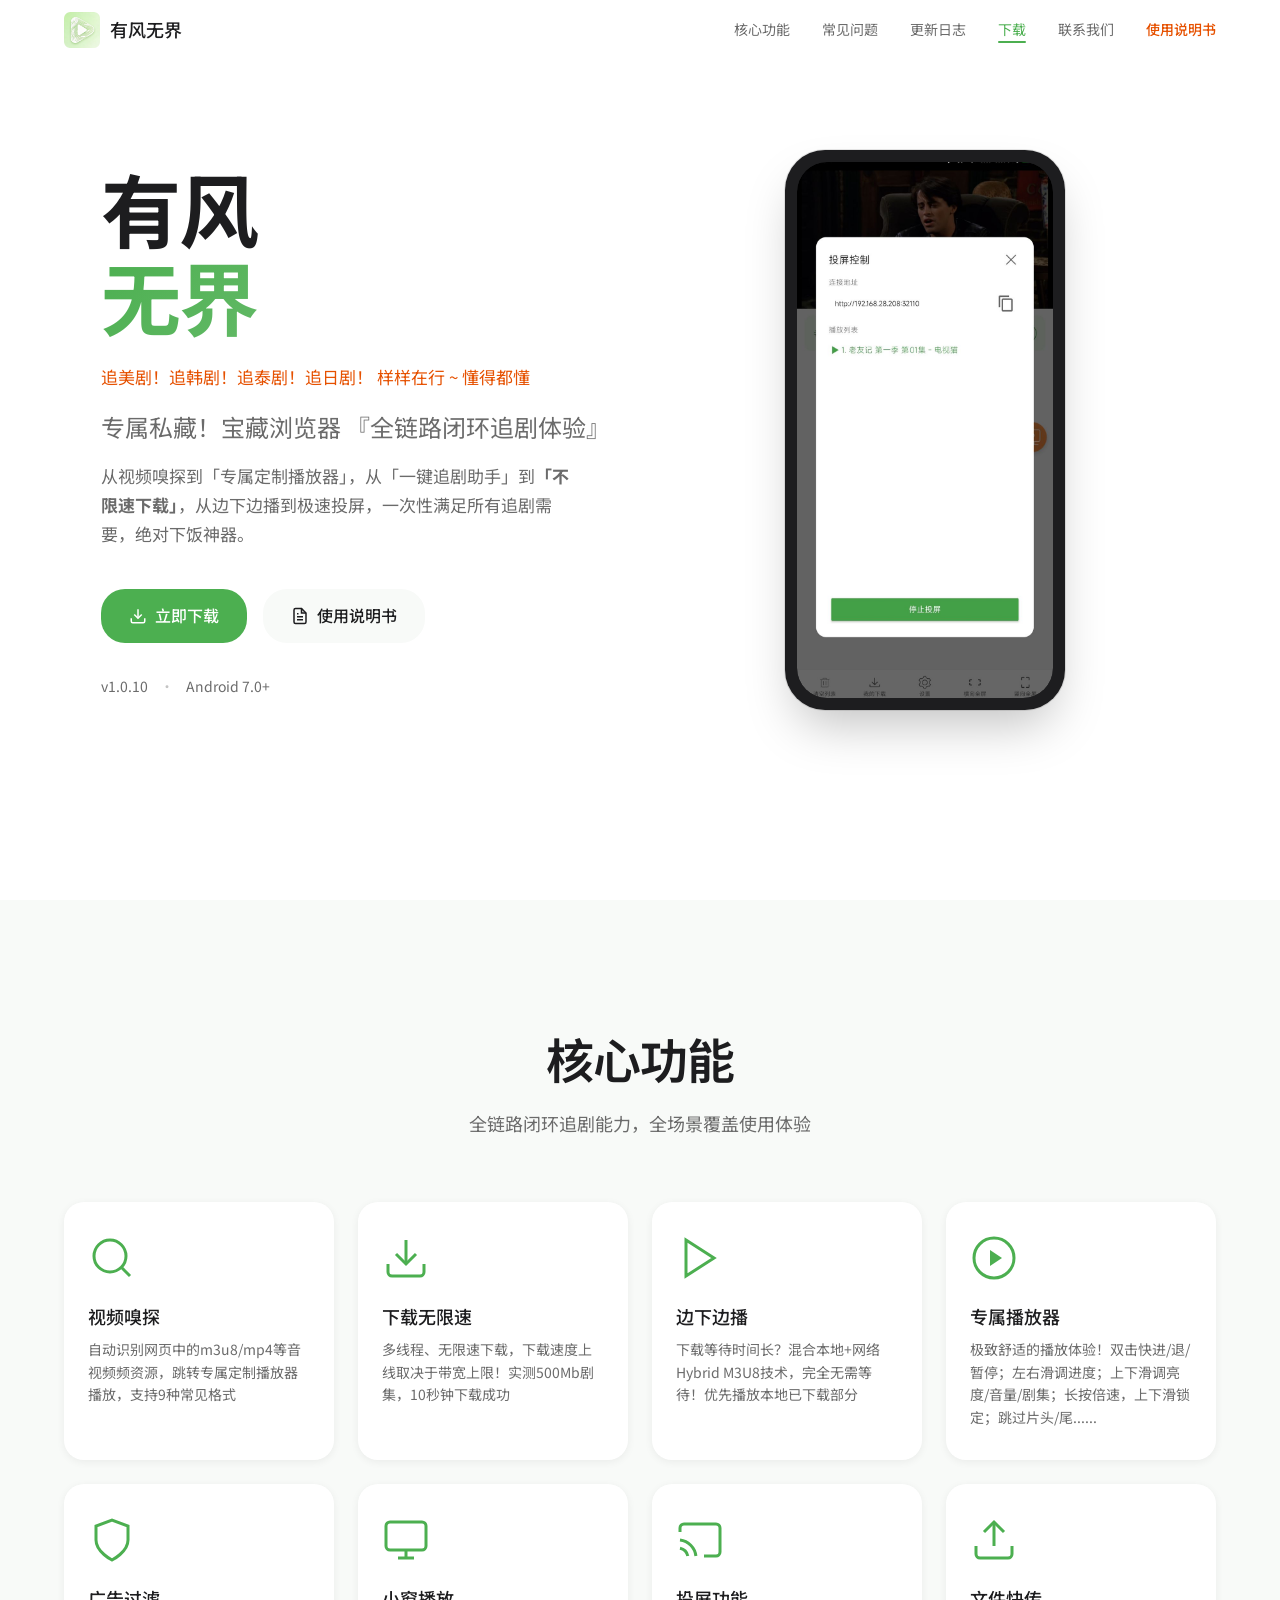
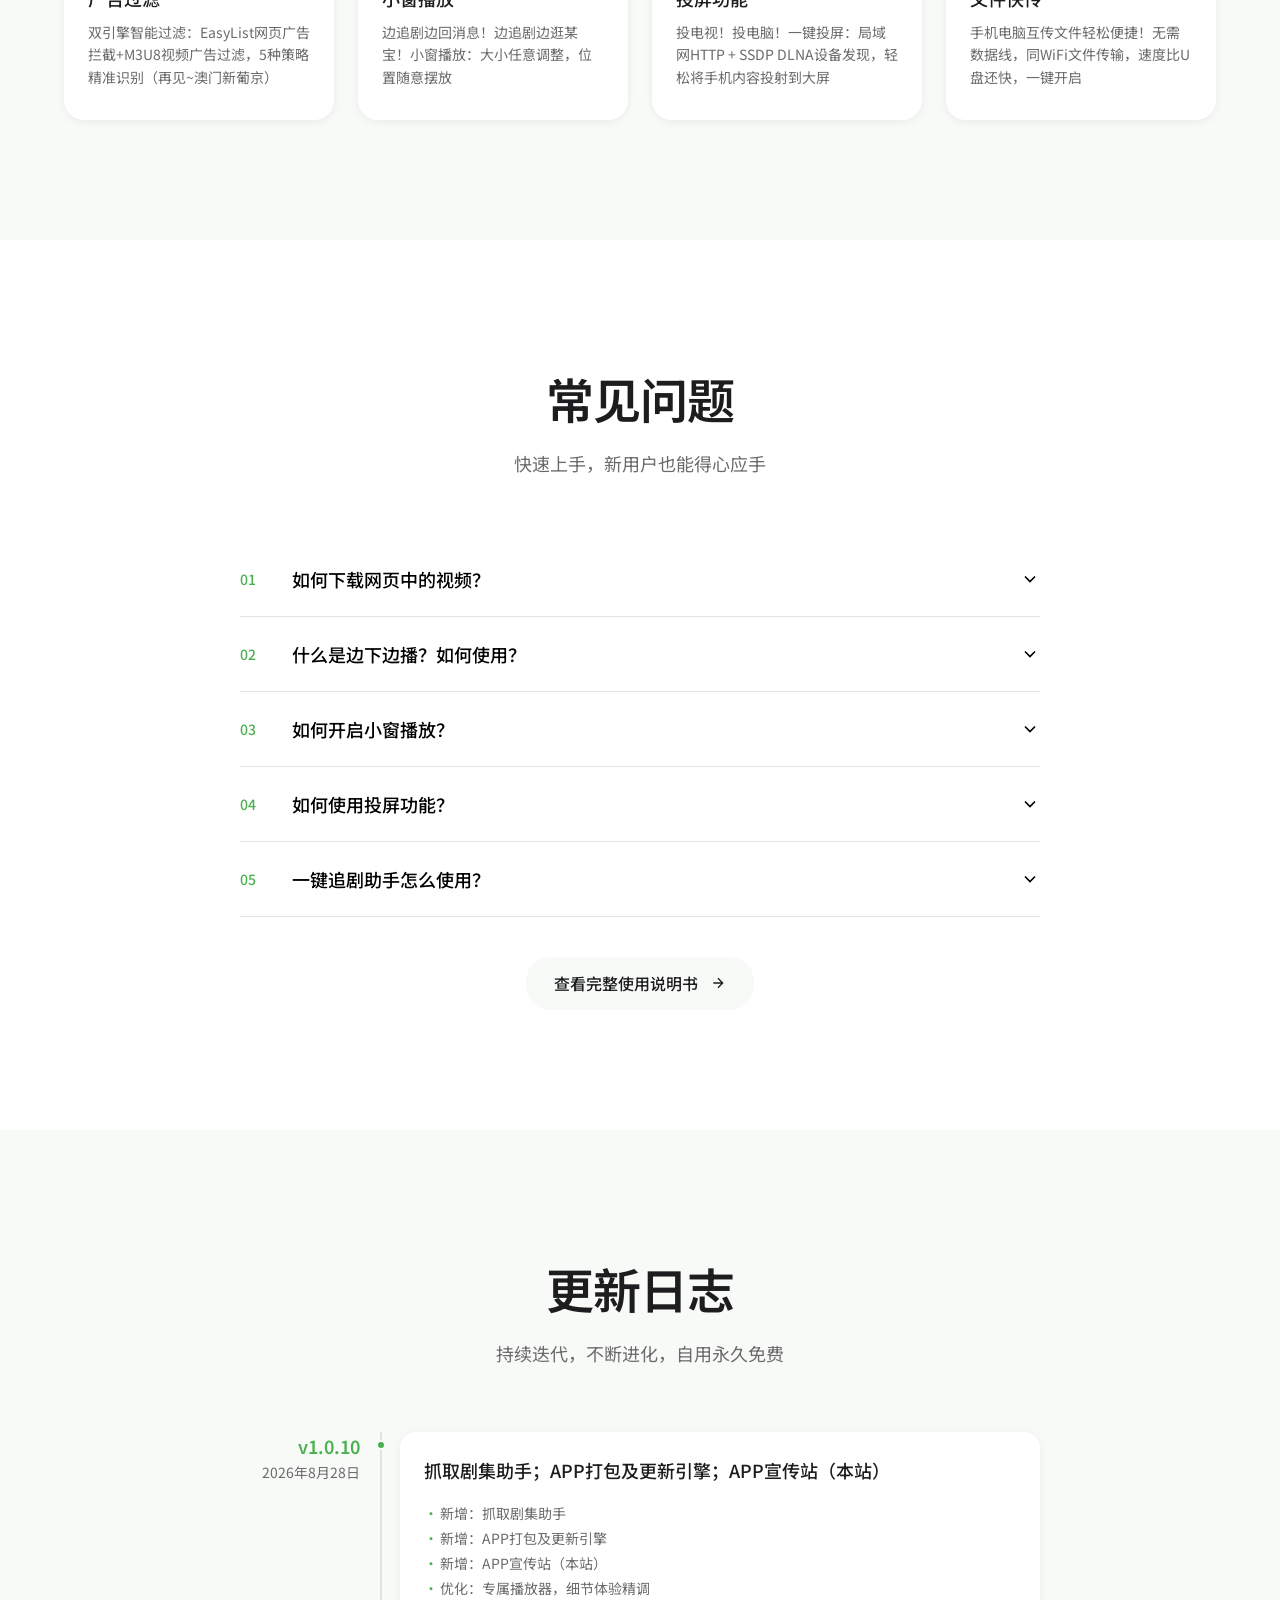
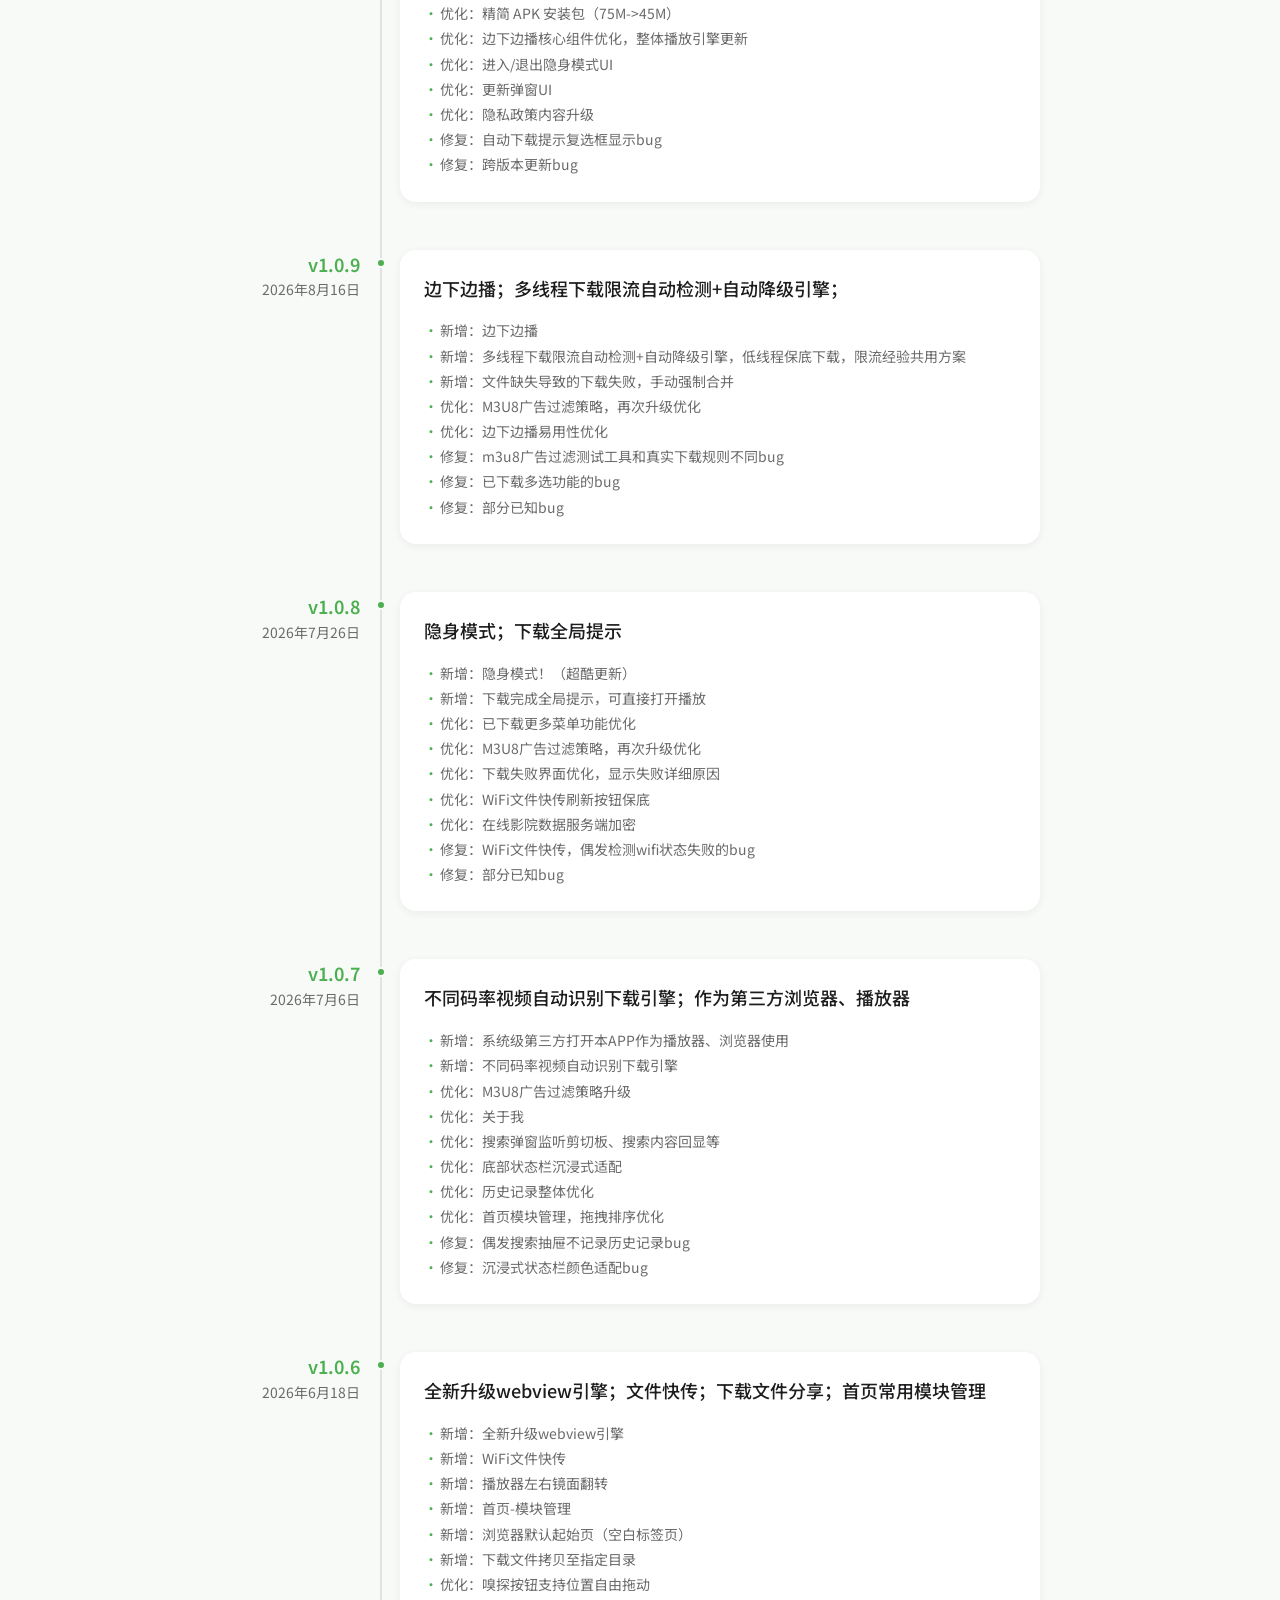
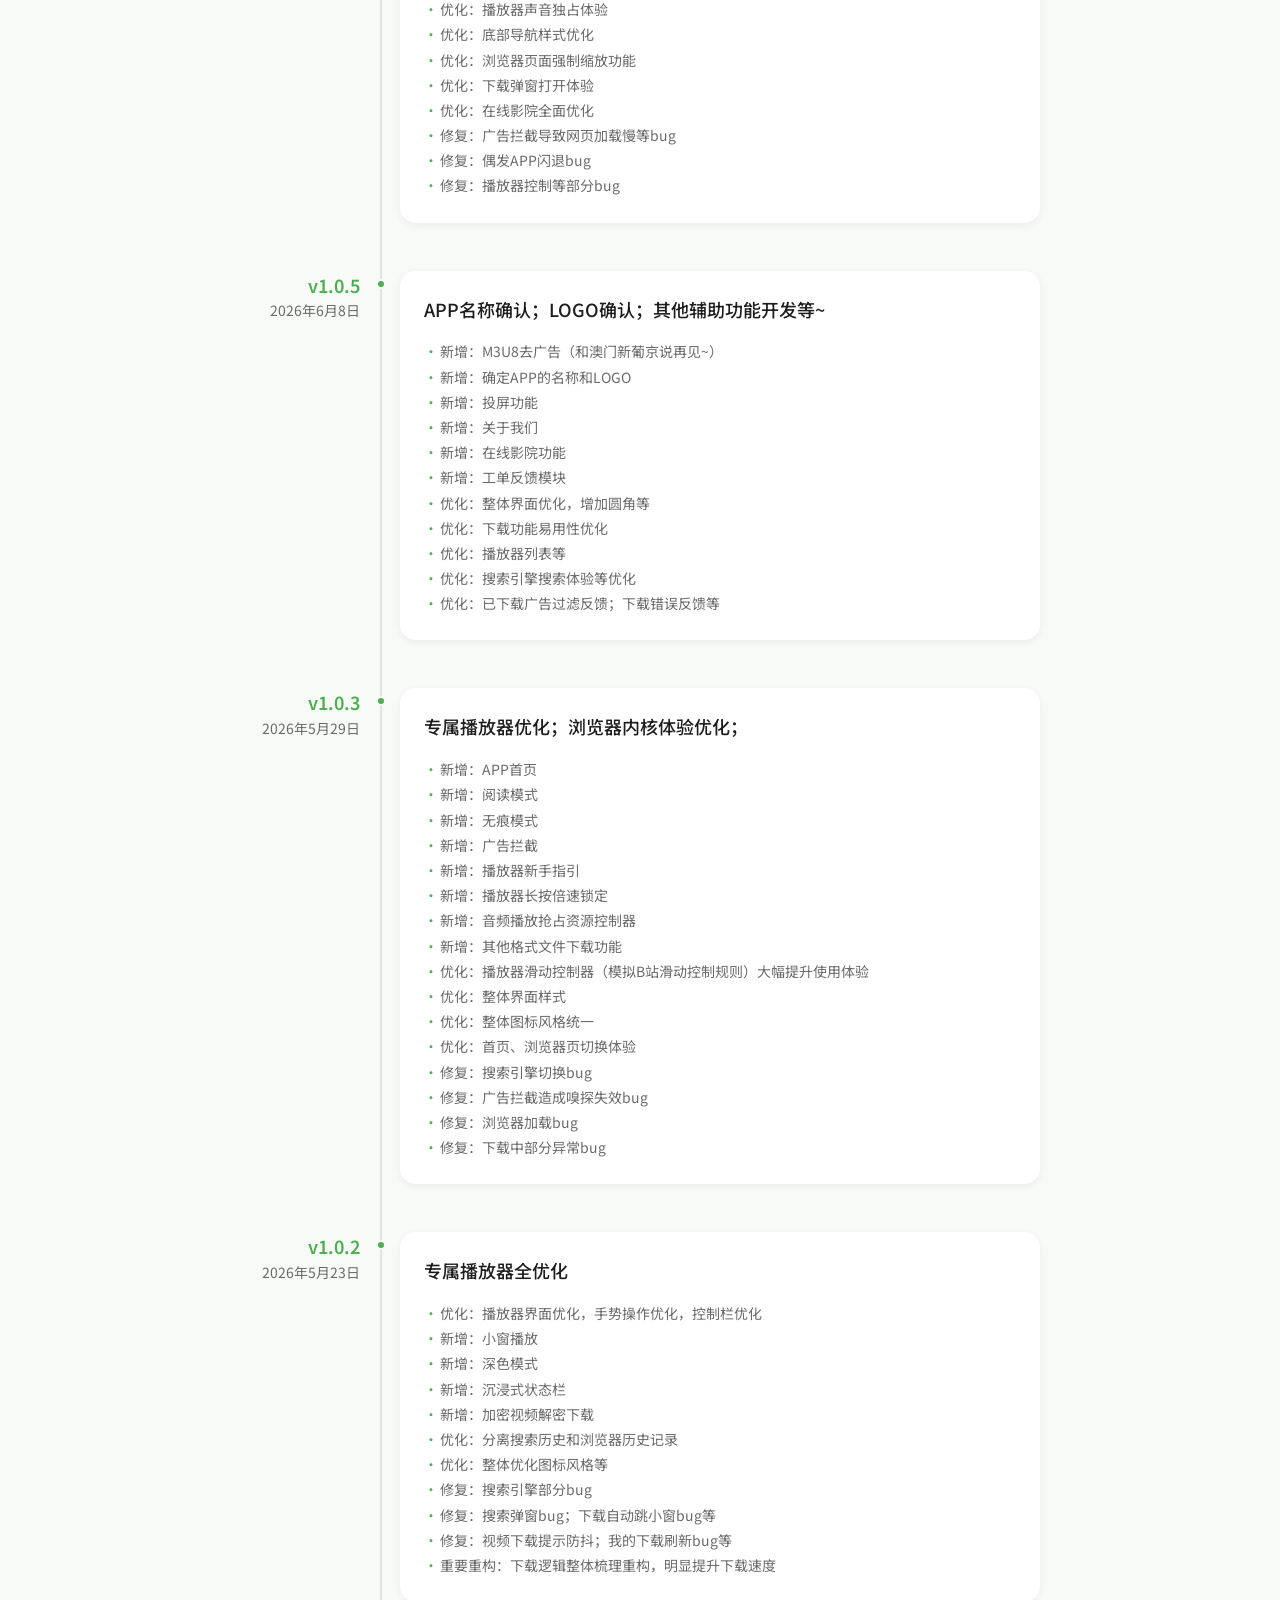
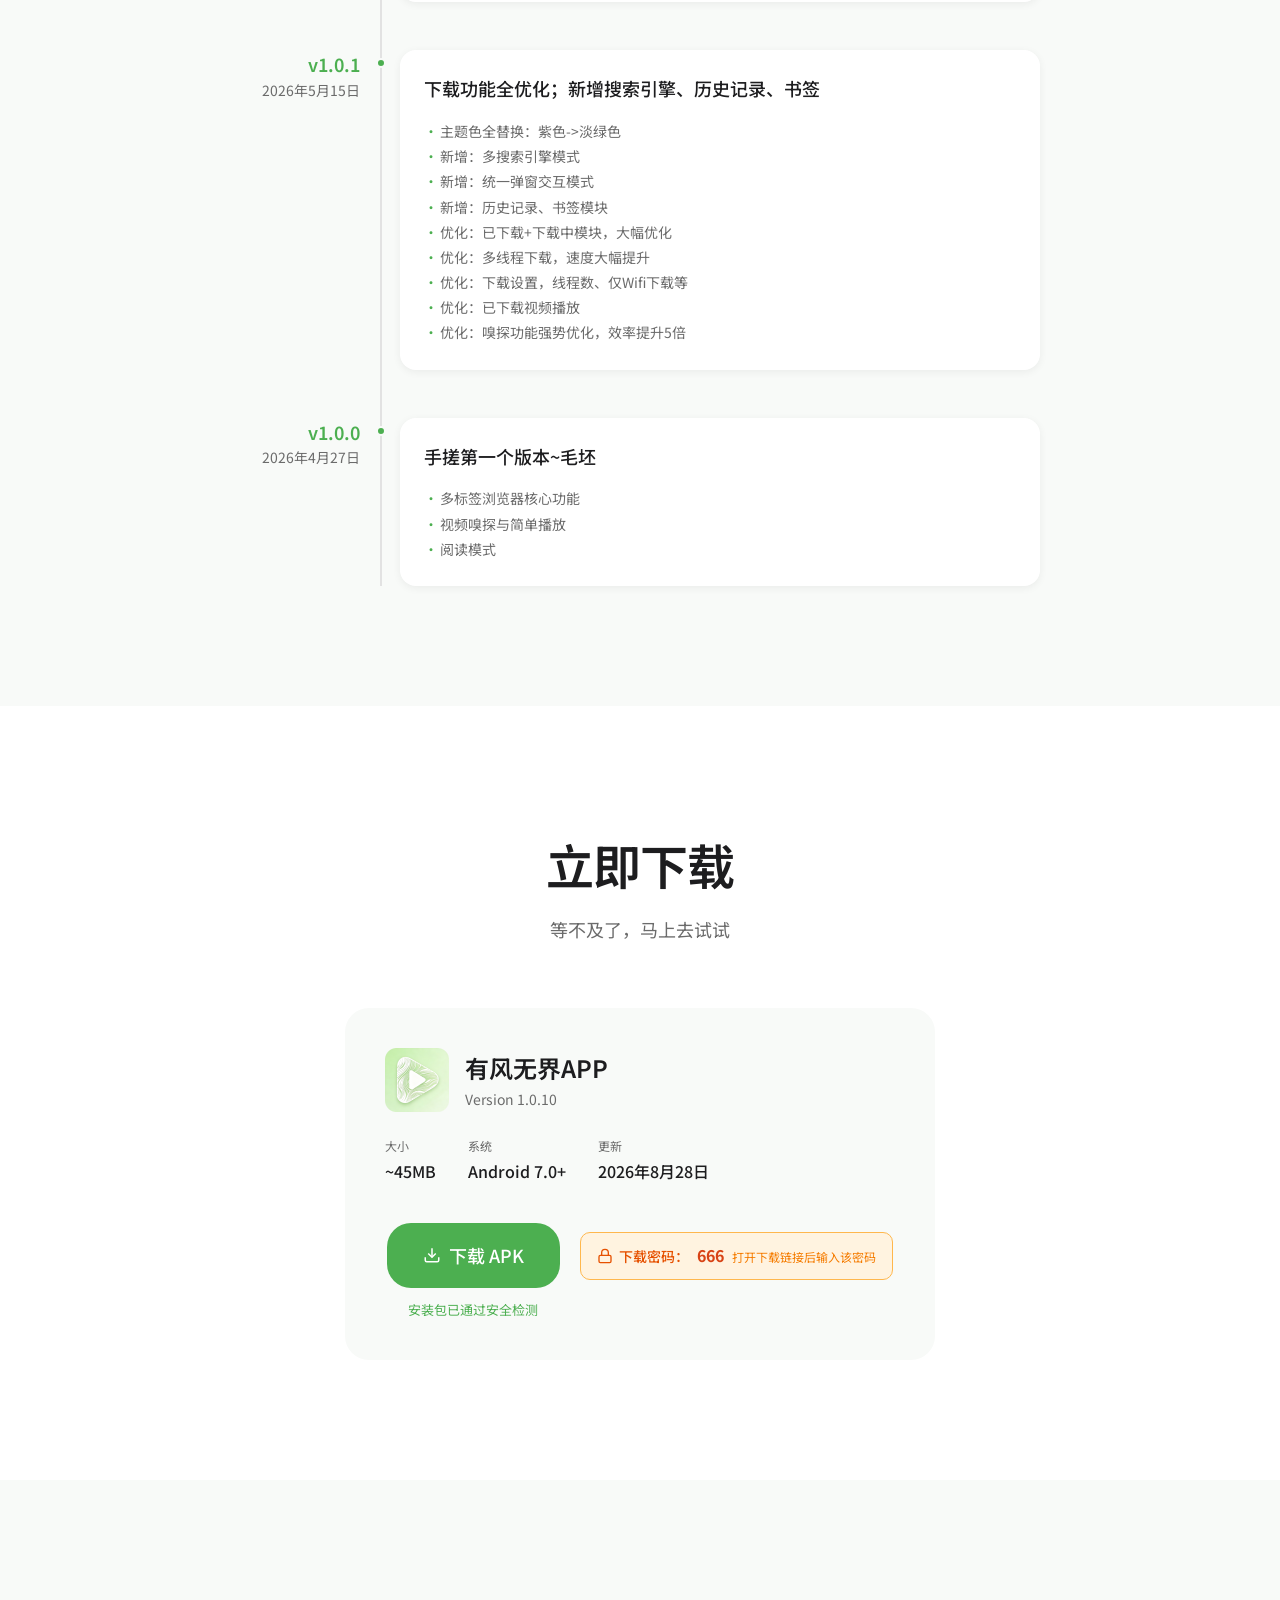
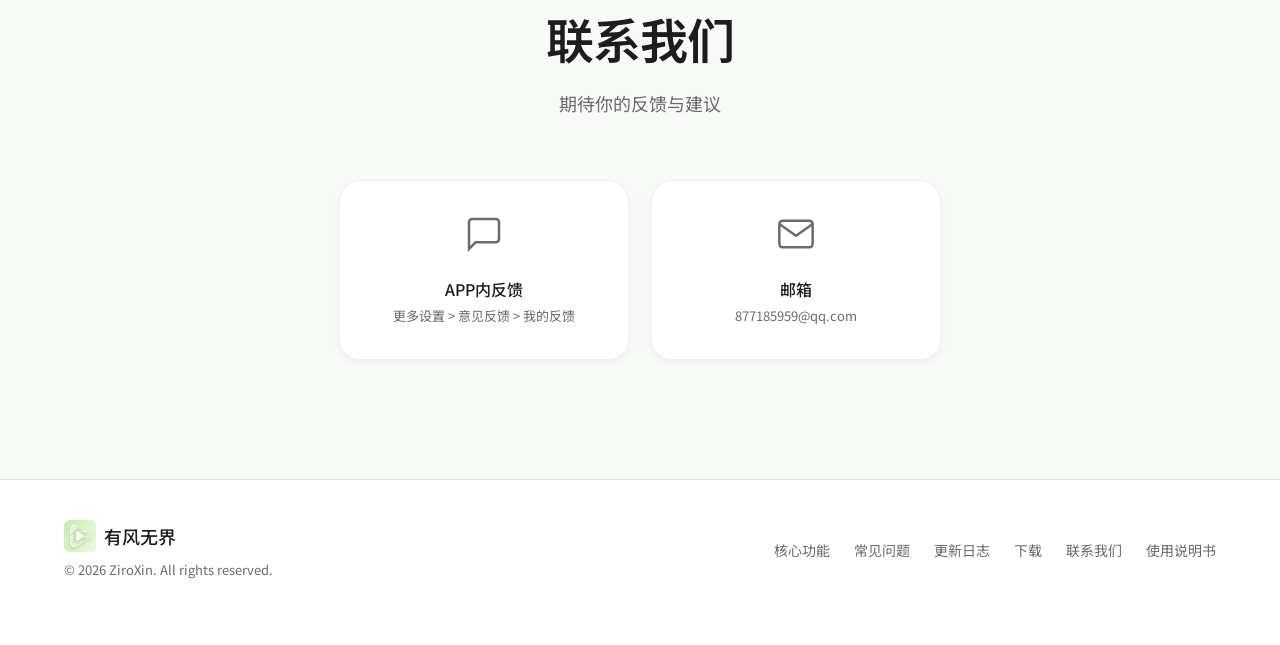
==== index.html @ dea6fdd7 "优化：宣传页-细节全优化" ====
<!DOCTYPE html>
<html lang="zh-CN">
<head>
    <meta charset="UTF-8">
    <meta name="viewport" content="width=device-width, initial-scale=1.0">
    <title>有风无界 - 专属私藏！宝藏浏览器</title>
    <meta name="description"
          content="有风无界 - 专属私藏！宝藏浏览器~ 追美剧，追韩剧，追泰剧，追日剧，样样都行。Android全栈视频浏览器，支持视频嗅探、边下边播、悬浮播放、广告过滤、投屏等功能">
    <meta name="keywords"
          content="有风无界, 追剧神器, 视频浏览器, 在线播放器, 视频嗅探, 下载不限速">
    <link rel="preconnect" href="https://fonts.googleapis.com">
    <link rel="preconnect" href="https://fonts.gstatic.com" crossorigin>
    <link href="https://fonts.googleapis.com/css2?family=Noto+Sans+SC:wght@300;400;500;700&display=swap"
          rel="stylesheet">
    <link rel="stylesheet" href="style.css">
    <link rel="icon" type="image/png" href="favicon.png">
</head>
<body>
<!-- Header -->
<header class="header" id="header">
    <div class="container">
        <a href="#" class="logo">
            <img src="logo.png" alt="有风无界" class="logo-img">
            <span class="logo-text">有风无界</span>
        </a>
        <nav class="nav">
            <a href="#features" class="nav-link">核心功能</a>
            <a href="#guide" class="nav-link">常见问题</a>
            <a href="#changelog" class="nav-link">更新日志</a>
            <a href="#download" class="nav-link nav-link--cta">下载</a>
            <a href="#contact" class="nav-link">联系我们</a>
            <a href="guide.html" class="nav-link nav-link--guide">使用说明书</a>
        </nav>
        <button class="menu-toggle" id="menuToggle" aria-label="菜单">
            <span></span>
            <span></span>
            <span></span>
        </button>
    </div>
</header>

<!-- Hero Section -->
<section class="hero">
    <div class="container">
        <div class="hero-content">
            <h1 class="hero-title">
                <span class="hero-title-line">有风</span>
                <span class="hero-title-line hero-title-line--accent">无界</span>
            </h1>
            <p class="hero-description" style="color:#E65100;margin-bottom:16px;">
                追美剧！追韩剧！追泰剧！追日剧！ 样样在行 ~ 懂得都懂
            </p>
            <p class="hero-subtitle">专属私藏！宝藏浏览器 『全链路闭环追剧体验』</p>
            <p class="hero-description">
                从视频嗅探到「专属定制播放器」，从「一键追剧助手」到<b>「不限速下载」</b>，从边下边播到极速投屏，一次性满足所有追剧需要，绝对下饭神器。
            </p>
            <div class="hero-actions">
                <a href="#download" class="btn btn--primary">
                    <svg class="btn-icon" viewBox="0 0 24 24" fill="none" stroke="currentColor"
                         stroke-width="2">
                        <path d="M21 15v4a2 2 0 0 1-2 2H5a2 2 0 0 1-2-2v-4"/>
                        <polyline points="7 10 12 15 17 10"/>
                        <line x1="12" y1="15" x2="12" y2="3"/>
                    </svg>
                    立即下载
                </a>
                <a href="guide.html" class="btn btn--secondary">
                    <svg class="btn-icon" viewBox="0 0 24 24" fill="none" stroke="currentColor"
                         stroke-width="2">
                        <path d="M14 2H6a2 2 0 0 0-2 2v16a2 2 0 0 0 2 2h12a2 2 0 0 0 2-2V8z"/>
                        <polyline points="14 2 14 8 20 8"/>
                        <line x1="16" y1="13" x2="8" y2="13"/>
                        <line x1="16" y1="17" x2="8" y2="17"/>
                        <polyline points="10 9 9 9 8 9"/>
                    </svg>
                    使用说明书
                </a>
            </div>
            <div class="hero-meta">
                <span class="hero-version">v1.0.10</span>
                <span class="hero-separator">·</span>
                <span class="hero-platform">Android 7.0+</span>
            </div>
        </div>
        <div class="hero-visual">
            <div class="phone-mockup">
                <div class="phone-screen">
                    <div class="phone-carousel">
                        <img src="imgs/image1.jpg" alt="启动闪屏页" class="phone-slide active">
                        <img src="imgs/image3.jpg" alt="首页完整界面" class="phone-slide">
                        <img src="imgs/image10.jpg" alt="多标签切换" class="phone-slide">
                        <img src="imgs/image22.jpg" alt="投屏控制" class="phone-slide">
                        <img src="imgs/image24.jpg" alt="边下边播" class="phone-slide">
                        <img src="imgs/image26.jpg" alt="视频下载" class="phone-slide">
                        <img src="imgs/image29.jpg" alt="已下载列表" class="phone-slide">
                        <img src="imgs/image32.jpg" alt="历史记录" class="phone-slide">
                        <img src="imgs/image34.jpg" alt="文件快传" class="phone-slide">
                        <button class="carousel-btn carousel-btn--prev" aria-label="上一张">
                            <svg viewBox="0 0 24 24" fill="none" stroke="currentColor"
                                 stroke-width="2.5" stroke-linecap="round" stroke-linejoin="round">
                                <polyline points="15 18 9 12 15 6"/>
                            </svg>
                        </button>
                        <button class="carousel-btn carousel-btn--next" aria-label="下一张">
                            <svg viewBox="0 0 24 24" fill="none" stroke="currentColor"
                                 stroke-width="2.5" stroke-linecap="round" stroke-linejoin="round">
                                <polyline points="9 6 15 12 9 18"/>
                            </svg>
                        </button>
                    </div>
                </div>
            </div>
        </div>
    </div>
</section>

<!-- Features Section -->
<section class="features" id="features">
    <div class="container">
        <div class="section-header">
            <h2 class="section-title">核心功能</h2>
            <p class="section-subtitle">全链路闭环追剧能力，全场景覆盖使用体验</p>
        </div>
        <div class="features-grid">
            <div class="feature-card">
                <div class="feature-icon">
                    <svg viewBox="0 0 24 24" fill="none" stroke="currentColor" stroke-width="1.5">
                        <circle cx="11" cy="11" r="8"/>
                        <path d="m21 21-4.35-4.35"/>
                    </svg>
                </div>
                <h3 class="feature-title">视频嗅探</h3>
                <p class="feature-desc">
                    自动识别网页中的m3u8/mp4等音视频频资源，跳转专属定制播放器播放，支持9种常见格式</p>
            </div>
            <div class="feature-card">
                <div class="feature-icon">
                    <svg class="btn-icon" viewBox="0 0 24 24" fill="none" stroke="currentColor"
                         stroke-width="1.5">
                        <path d="M21 15v4a2 2 0 0 1-2 2H5a2 2 0 0 1-2-2v-4"/>
                        <polyline points="7 10 12 15 17 10"/>
                        <line x1="12" y1="15" x2="12" y2="3"/>
                    </svg>
                </div>
                <h3 class="feature-title">下载无限速</h3>
                <p class="feature-desc">多线程、无限速下载，下载速度上线取决于带宽上限！实测500Mb剧集，10秒钟下载成功</p>
            </div>
            <div class="feature-card">
                <div class="feature-icon">
                    <svg viewBox="0 0 24 24" fill="none" stroke="currentColor" stroke-width="1.5">
                        <polygon points="5 3 19 12 5 21 5 3"/>
                    </svg>
                </div>
                <h3 class="feature-title">边下边播</h3>
                <p class="feature-desc">下载等待时间长？混合本地+网络Hybrid M3U8技术，完全无需等待！优先播放本地已下载部分</p>
            </div>
            <div class="feature-card">
                <div class="feature-icon">
                    <svg viewBox="0 0 24 24" fill="none" stroke="currentColor" stroke-width="1.5">
                        <circle cx="12" cy="12" r="10"/>
                        <polygon points="10 8 16 12 10 16 10 8" fill="currentColor" stroke="none"/>
                    </svg>
                </div>
                <h3 class="feature-title">专属播放器</h3>
                <p class="feature-desc">极致舒适的播放体验！双击快进/退/暂停；左右滑调进度；上下滑调亮度/音量/剧集；长按倍速，上下滑锁定；跳过片头/尾......</p>
            </div>
            <div class="feature-card">
                <div class="feature-icon">
                    <svg viewBox="0 0 24 24" fill="none" stroke="currentColor" stroke-width="1.5">
                        <path d="M12 22s8-4 8-10V5l-8-3-8 3v7c0 6 8 10 8 10z"/>
                    </svg>
                </div>
                <h3 class="feature-title">广告过滤</h3>
                <p class="feature-desc">双引擎智能过滤：EasyList网页广告拦截+M3U8视频广告过滤，5种策略精准识别（再见~澳门新葡京）</p>
            </div>
            <div class="feature-card">
                <div class="feature-icon">
                    <svg viewBox="0 0 24 24" fill="none" stroke="currentColor" stroke-width="1.5">
                        <rect x="2" y="3" width="20" height="14" rx="2" ry="2"/>
                        <line x1="8" y1="21" x2="16" y2="21"/>
                        <line x1="12" y1="17" x2="12" y2="21"/>
                    </svg>
                </div>
                <h3 class="feature-title">小窗播放</h3>
                <p class="feature-desc">边追剧边回消息！边追剧边逛某宝！小窗播放：大小任意调整，位置随意摆放</p>
            </div>
            <div class="feature-card">
                <div class="feature-icon">
                    <svg viewBox="0 0 24 24" fill="none" stroke="currentColor" stroke-width="1.5">
                        <path d="M2 16.1A5 5 0 0 1 5.9 20M2 12.05A9 9 0 0 1 9.95 20M2 8V6a2 2 0 0 1 2-2h16a2 2 0 0 1 2 2v12a2 2 0 0 1-2 2h-6"/>
                        <line x1="2" y1="20" x2="2.01" y2="20"/>
                    </svg>
                </div>
                <h3 class="feature-title">投屏功能</h3>
                <p class="feature-desc">投电视！投电脑！一键投屏：局域网HTTP + SSDP DLNA设备发现，轻松将手机内容投射到大屏</p>
            </div>
            <div class="feature-card">
                <div class="feature-icon">
                    <svg viewBox="0 0 24 24" fill="none" stroke="currentColor" stroke-width="1.5">
                        <path d="M21 15v4a2 2 0 0 1-2 2H5a2 2 0 0 1-2-2v-4"/>
                        <polyline points="17 8 12 3 7 8"/>
                        <line x1="12" y1="3" x2="12" y2="15"/>
                    </svg>
                </div>
                <h3 class="feature-title">文件快传</h3>
                <p class="feature-desc">手机电脑互传文件轻松便捷！无需数据线，同WiFi文件传输，速度比U盘还快，一键开启</p>
            </div>
        </div>
    </div>
</section>

<!-- Guide Section -->
<section class="guide" id="guide">
    <div class="container">
        <div class="section-header">
            <h2 class="section-title">常见问题</h2>
            <p class="section-subtitle">快速上手，新用户也能得心应手</p>
        </div>
        <div class="guide-list">
            <div class="guide-item">
                <button class="guide-trigger">
                    <span class="guide-number">01</span>
                    <span class="guide-question">如何下载网页中的视频？</span>
                    <svg class="guide-arrow" viewBox="0 0 24 24" fill="none" stroke="currentColor"
                         stroke-width="2">
                        <polyline points="6 9 12 15 18 9"/>
                    </svg>
                </button>
                <div class="guide-answer">
                    <p>1. 打开浏览器，搜索要追的剧集名称（例如：老友记），打开可播放视频的网页</p>
                    <p>2. APP自动识别页面中的视频资源</p>
                    <p>3. APP自动打开专属播放器，加载展示资源列表</p>
                    <p>4. APP自动开始播放视频，如果检测到新的资源，会实时更新资源列表</p>
                    <p>5. 可以观看在线视频，也可以点击下载按钮（支持自动提示下载），弹出下载对话框修改剧名，点击确定开始在下载</p>
                    <p>6. 在下载管理中查看进度，支持断点续传</p>
                </div>
            </div>
            <div class="guide-item">
                <button class="guide-trigger">
                    <span class="guide-number">02</span>
                    <span class="guide-question">什么是边下边播？如何使用？</span>
                    <svg class="guide-arrow" viewBox="0 0 24 24" fill="none" stroke="currentColor"
                         stroke-width="2">
                        <polyline points="6 9 12 15 18 9"/>
                    </svg>
                </button>
                <div class="guide-answer">
                    <p>边下边播：视频下载中就能开始看！已下载的部分自动播放本地资源，未下载的播放网络资源。</p>
                    <p>1. 开始下载一个视频</p>
                    <p>2. 在“下载中”列表内，点击“更多”按钮</p>
                    <p>3. 弹出菜单内点击“边下边播”</p>
                    <p>4. APP自动跳转专属播放器开始播放，已下载部分本地播放，未下载部分在线加载</p>
                    <p>5. 实时显示下载进度，下载完成自动切换本地资源！</p>
                </div>
            </div>
            <div class="guide-item">
                <button class="guide-trigger">
                    <span class="guide-number">03</span>
                    <span class="guide-question">如何开启小窗播放？</span>
                    <svg class="guide-arrow" viewBox="0 0 24 24" fill="none" stroke="currentColor"
                         stroke-width="2">
                        <polyline points="6 9 12 15 18 9"/>
                    </svg>
                </button>
                <div class="guide-answer">
                    <p>1. 在专属播放器内播放视频时，点击右侧中间小窗播放按钮</p>
                    <p>2. 视频会缩小为可拖动的悬浮小窗（首次打开，会提示开启系统“在其他窗口上层显示”的权限）</p>
                    <p>3. 小窗可自由拖动调整大小，也可以随意拖动到屏幕任意位置</p>
                    <p>4. 支持通知栏控制：暂停/播放、上一集/下一集、长按倍速等</p>
                    <p>5. 点击右上角x号，或拖动到屏幕地区关闭区域，可快速关闭小窗（打开APP仍会继续播放）</p>
                </div>
            </div>
            <div class="guide-item">
                <button class="guide-trigger">
                    <span class="guide-number">04</span>
                    <span class="guide-question">如何使用投屏功能？</span>
                    <svg class="guide-arrow" viewBox="0 0 24 24" fill="none" stroke="currentColor"
                         stroke-width="2">
                        <polyline points="6 9 12 15 18 9"/>
                    </svg>
                </button>
                <div class="guide-answer">
                    <p>1. 确保手机和投屏设备在同一局域网</p>
                    <p>2. 在播放界面点击投屏按钮</p>
                    <p>3. 系统会自动搜索可用的DLNA设备</p>
                    <p>4. 电视可以安装配套PC投屏软件，一键投屏，自动开始播放</p>
                    <p>5. PC端可以打开浏览器，手动输入投屏地址，直接播放</p>
                </div>
            </div>
            <div class="guide-item">
                <button class="guide-trigger">
                    <span class="guide-number">05</span>
                    <span class="guide-question">一键追剧助手怎么使用？</span>
                    <svg class="guide-arrow" viewBox="0 0 24 24" fill="none" stroke="currentColor"
                         stroke-width="2">
                        <polyline points="6 9 12 15 18 9"/>
                    </svg>
                </button>
                <div class="guide-answer">
                    <p><strong>剧集选取</strong>：</p>
                    <p>1. 打开要追的剧集（例如：老友记第一季）列表页面</p>
                    <p>2. 点击APP底部导航“更多”按钮，点击“剧助手”，会进入选择剧集模式</p>
                    <p>3. 点选剧集所在区域（有辅助选择父级等），确定选取后，点击确认按钮</p>
                    <p>4. 自动解析区域内所有剧集，并弹出剧集选择弹窗（例如：第x集），输入剧集名称（老友记第一季）、选取要下载的剧集（支持全选），点击确定</p>
                    <p><strong>解析下载</strong>：</p>
                    <p>5. 自动进入剧集解析页面，等待解析完成（关闭页面后，可以从左下角泡泡条重新打开）</p>
                    <p>6. 等待解析完成后，自动创建下载任务，下载成功的剧集，自动进入同一分组“老友记第一季”</p>
                </div>
            </div>
        </div>
        <div class="guide-more">
            <a href="guide.html" class="btn btn--secondary">
                查看完整使用说明书
                <svg viewBox="0 0 24 24" fill="none" stroke="currentColor" stroke-width="2"
                     width="16" height="16">
                    <path d="M5 12h14M12 5l7 7-7 7"/>
                </svg>
            </a>
        </div>
    </div>
</section>

<!-- Changelog Section -->
<section class="changelog" id="changelog">
    <div class="container">
        <div class="section-header">
            <h2 class="section-title">更新日志</h2>
            <p class="section-subtitle">持续迭代，不断进化，自用永久免费</p>
        </div>
        <div class="timeline">
            <div class="timeline-item">
                <div class="timeline-marker">
                    <span class="timeline-version">v1.0.10</span>
                    <span class="timeline-date">2026年8月28日</span>
                </div>
                <div class="timeline-content">
                    <h3 class="timeline-title">抓取剧集助手；APP打包及更新引擎；APP宣传站（本站）</h3>
                    <ul class="timeline-list">
                        <li>新增：抓取剧集助手</li>
                        <li>新增：APP打包及更新引擎</li>
                        <li>新增：APP宣传站（本站）</li>
                        <li>优化：专属播放器，细节体验精调</li>
                        <li>优化：精简 APK 安装包（75M->45M）</li>
                        <li>优化：边下边播核心组件优化，整体播放引擎更新</li>
                        <li>优化：进入/退出隐身模式UI</li>
                        <li>优化：更新弹窗UI</li>
                        <li>优化：隐私政策内容升级</li>
                        <li>修复：自动下载提示复选框显示bug</li>
                        <li>修复：跨版本更新bug</li>
                    </ul>
                </div>
            </div>
            <div class="timeline-item">
                <div class="timeline-marker">
                    <span class="timeline-version">v1.0.9</span>
                    <span class="timeline-date">2026年8月16日</span>
                </div>
                <div class="timeline-content">
                    <h3 class="timeline-title">边下边播；多线程下载限流自动检测+自动降级引擎；</h3>
                    <ul class="timeline-list">
                        <li>新增：边下边播</li>
                        <li>新增：多线程下载限流自动检测+自动降级引擎，低线程保底下载，限流经验共用方案</li>
                        <li>新增：文件缺失导致的下载失败，手动强制合并</li>
                        <li>优化：M3U8广告过滤策略，再次升级优化</li>
                        <li>优化：边下边播易用性优化</li>
                        <li>修复：m3u8广告过滤测试工具和真实下载规则不同bug</li>
                        <li>修复：已下载多选功能的bug</li>
                        <li>修复：部分已知bug</li>
                    </ul>
                </div>
            </div>
            <div class="timeline-item">
                <div class="timeline-marker">
                    <span class="timeline-version">v1.0.8</span>
                    <span class="timeline-date">2026年7月26日</span>
                </div>
                <div class="timeline-content">
                    <h3 class="timeline-title">隐身模式；下载全局提示</h3>
                    <ul class="timeline-list">
                        <li>新增：隐身模式！（超酷更新）</li>
                        <li>新增：下载完成全局提示，可直接打开播放</li>
                        <li>优化：已下载更多菜单功能优化</li>
                        <li>优化：M3U8广告过滤策略，再次升级优化</li>
                        <li>优化：下载失败界面优化，显示失败详细原因</li>
                        <li>优化：WiFi文件快传刷新按钮保底</li>
                        <li>优化：在线影院数据服务端加密</li>
                        <li>修复：WiFi文件快传，偶发检测wifi状态失败的bug</li>
                        <li>修复：部分已知bug</li>
                    </ul>
                </div>
            </div>
            <div class="timeline-item">
                <div class="timeline-marker">
                    <span class="timeline-version">v1.0.7</span>
                    <span class="timeline-date">2026年7月6日</span>
                </div>
                <div class="timeline-content">
                    <h3 class="timeline-title">不同码率视频自动识别下载引擎；作为第三方浏览器、播放器</h3>
                    <ul class="timeline-list">
                        <li>新增：系统级第三方打开本APP作为播放器、浏览器使用</li>
                        <li>新增：不同码率视频自动识别下载引擎</li>
                        <li>优化：M3U8广告过滤策略升级</li>
                        <li>优化：关于我</li>
                        <li>优化：搜索弹窗监听剪切板、搜索内容回显等</li>
                        <li>优化：底部状态栏沉浸式适配</li>
                        <li>优化：历史记录整体优化</li>
                        <li>优化：首页模块管理，拖拽排序优化</li>
                        <li>修复：偶发搜索抽屉不记录历史记录bug</li>
                        <li>修复：沉浸式状态栏颜色适配bug</li>
                    </ul>
                </div>
            </div>
            <div class="timeline-item">
                <div class="timeline-marker">
                    <span class="timeline-version">v1.0.6</span>
                    <span class="timeline-date">2026年6月18日</span>
                </div>
                <div class="timeline-content">
                    <h3 class="timeline-title">全新升级webview引擎；文件快传；下载文件分享；首页常用模块管理</h3>
                    <ul class="timeline-list">
                        <li>新增：全新升级webview引擎</li>
                        <li>新增：WiFi文件快传</li>
                        <li>新增：播放器左右镜面翻转</li>
                        <li>新增：首页-模块管理</li>
                        <li>新增：浏览器默认起始页（空白标签页）</li>
                        <li>新增：下载文件拷贝至指定目录</li>
                        <li>优化：嗅探按钮支持位置自由拖动</li>
                        <li>优化：播放器声音独占体验</li>
                        <li>优化：底部导航样式优化</li>
                        <li>优化：浏览器页面强制缩放功能</li>
                        <li>优化：下载弹窗打开体验</li>
                        <li>优化：在线影院全面优化</li>
                        <li>修复：广告拦截导致网页加载慢等bug</li>
                        <li>修复：偶发APP闪退bug</li>
                        <li>修复：播放器控制等部分bug</li>
                    </ul>
                </div>
            </div>
            <div class="timeline-item">
                <div class="timeline-marker">
                    <span class="timeline-version">v1.0.5</span>
                    <span class="timeline-date">2026年6月8日</span>
                </div>
                <div class="timeline-content">
                    <h3 class="timeline-title">APP名称确认；LOGO确认；其他辅助功能开发等~</h3>
                    <ul class="timeline-list">
                        <li>新增：M3U8去广告（和澳门新葡京说再见~）</li>
                        <li>新增：确定APP的名称和LOGO</li>
                        <li>新增：投屏功能</li>
                        <li>新增：关于我们</li>
                        <li>新增：在线影院功能</li>
                        <li>新增：工单反馈模块</li>
                        <li>优化：整体界面优化，增加圆角等</li>
                        <li>优化：下载功能易用性优化</li>
                        <li>优化：播放器列表等</li>
                        <li>优化：搜索引擎搜索体验等优化</li>
                        <li>优化：已下载广告过滤反馈；下载错误反馈等</li>
                    </ul>
                </div>
            </div>
            <div class="timeline-item">
                <div class="timeline-marker">
                    <span class="timeline-version">v1.0.3</span>
                    <span class="timeline-date">2026年5月29日</span>
                </div>
                <div class="timeline-content">
                    <h3 class="timeline-title">专属播放器优化；浏览器内核体验优化；</h3>
                    <ul class="timeline-list">
                        <li>新增：APP首页</li>
                        <li>新增：阅读模式</li>
                        <li>新增：无痕模式</li>
                        <li>新增：广告拦截</li>
                        <li>新增：播放器新手指引</li>
                        <li>新增：播放器长按倍速锁定</li>
                        <li>新增：音频播放抢占资源控制器</li>
                        <li>新增：其他格式文件下载功能</li>
                        <li>优化：播放器滑动控制器（模拟B站滑动控制规则）大幅提升使用体验</li>
                        <li>优化：整体界面样式</li>
                        <li>优化：整体图标风格统一</li>
                        <li>优化：首页、浏览器页切换体验</li>
                        <li>修复：搜索引擎切换bug</li>
                        <li>修复：广告拦截造成嗅探失效bug</li>
                        <li>修复：浏览器加载bug</li>
                        <li>修复：下载中部分异常bug</li>
                    </ul>
                </div>
            </div>
            <div class="timeline-item">
                <div class="timeline-marker">
                    <span class="timeline-version">v1.0.2</span>
                    <span class="timeline-date">2026年5月23日</span>
                </div>
                <div class="timeline-content">
                    <h3 class="timeline-title">专属播放器全优化</h3>
                    <ul class="timeline-list">
                        <li>优化：播放器界面优化，手势操作优化，控制栏优化</li>
                        <li>新增：小窗播放</li>
                        <li>新增：深色模式</li>
                        <li>新增：沉浸式状态栏</li>
                        <li>新增：加密视频解密下载</li>
                        <li>优化：分离搜索历史和浏览器历史记录</li>
                        <li>优化：整体优化图标风格等</li>
                        <li>修复：搜索引擎部分bug</li>
                        <li>修复：搜索弹窗bug；下载自动跳小窗bug等</li>
                        <li>修复：视频下载提示防抖；我的下载刷新bug等</li>
                        <li>重要重构：下载逻辑整体梳理重构，明显提升下载速度</li>
                    </ul>
                </div>
            </div>
            <div class="timeline-item">
                <div class="timeline-marker">
                    <span class="timeline-version">v1.0.1</span>
                    <span class="timeline-date">2026年5月15日</span>
                </div>
                <div class="timeline-content">
                    <h3 class="timeline-title">下载功能全优化；新增搜索引擎、历史记录、书签</h3>
                    <ul class="timeline-list">
                        <li>主题色全替换：紫色->淡绿色</li>
                        <li>新增：多搜索引擎模式</li>
                        <li>新增：统一弹窗交互模式</li>
                        <li>新增：历史记录、书签模块</li>
                        <li>优化：已下载+下载中模块，大幅优化</li>
                        <li>优化：多线程下载，速度大幅提升</li>
                        <li>优化：下载设置，线程数、仅Wifi下载等</li>
                        <li>优化：已下载视频播放</li>
                        <li>优化：嗅探功能强势优化，效率提升5倍</li>
                    </ul>
                </div>
            </div>
            <div class="timeline-item">
                <div class="timeline-marker">
                    <span class="timeline-version">v1.0.0</span>
                    <span class="timeline-date">2026年4月27日</span>
                </div>
                <div class="timeline-content">
                    <h3 class="timeline-title">手搓第一个版本~毛坯</h3>
                    <ul class="timeline-list">
                        <li>多标签浏览器核心功能</li>
                        <li>视频嗅探与简单播放</li>
                        <li>阅读模式</li>
                    </ul>
                </div>
            </div>
        </div>
    </div>
</section>

<!-- Download Section -->
<section class="download" id="download">
    <div class="container">
        <div class="section-header">
            <h2 class="section-title">立即下载</h2>
            <p class="section-subtitle">等不及了，马上去试试</p>
        </div>
        <div class="download-card">
            <div class="download-info">
                <div class="download-app">
                    <img src="logo.png" alt="有风无界" class="download-icon">
                    <div>
                        <h3 class="download-name">有风无界APP</h3>
                        <p class="download-version">Version 1.0.10</p>
                    </div>
                </div>
                <div class="download-specs">
                    <div class="spec-item">
                        <span class="spec-label">大小</span>
                        <span class="spec-value">~45MB</span>
                    </div>
                    <div class="spec-item">
                        <span class="spec-label">系统</span>
                        <span class="spec-value">Android 7.0+</span>
                    </div>
                    <div class="spec-item">
                        <span class="spec-label">更新</span>
                        <span class="spec-value">2026年8月28日</span>
                    </div>
                </div>
            </div>
            <div class="download-actions">
                <a href="https://yfwj.lanzout.com/b01euq5mni" target="_blank"
                   class="btn btn--primary btn--large">
                    <svg class="btn-icon" viewBox="0 0 24 24" fill="none" stroke="currentColor"
                         stroke-width="2">
                        <path d="M21 15v4a2 2 0 0 1-2 2H5a2 2 0 0 1-2-2v-4"/>
                        <polyline points="7 10 12 15 17 10"/>
                        <line x1="12" y1="15" x2="12" y2="3"/>
                    </svg>
                    下载 APK
                </a>
                <p class="download-password-tip">
                    <svg viewBox="0 0 24 24" fill="none" stroke="currentColor" stroke-width="2"
                         width="16" height="16">
                        <rect x="3" y="11" width="18" height="11" rx="2" ry="2"/>
                        <path d="M7 11V7a5 5 0 0 1 10 0v4"/>
                    </svg>
                    下载密码：<strong>666</strong>
                    <span class="download-password-hint">打开下载链接后输入该密码</span>
                </p>
                <p class="download-note">安装包已通过安全检测</p>
            </div>
        </div>
    </div>
</section>

<!-- Contact Section -->
<section class="contact" id="contact">
    <div class="container">
        <div class="section-header">
            <h2 class="section-title">联系我们</h2>
            <p class="section-subtitle">期待你的反馈与建议</p>
        </div>
        <div class="contact-grid">
            <div class="contact-card contact-card--placeholder">
                <svg class="contact-icon" viewBox="0 0 24 24" fill="none" stroke="currentColor"
                     stroke-width="1.5">
                    <path d="M21 15a2 2 0 0 1-2 2H7l-4 4V5a2 2 0 0 1 2-2h14a2 2 0 0 1 2 2z"/>
                    <path d="M8 10h.01M12 10h.01M16 10h.01"/>
                </svg>
                <h3 class="contact-title">APP内反馈</h3>
                <p class="contact-desc">更多设置 > 意见反馈 > 我的反馈</p>
            </div>
            <div class="contact-card contact-card--placeholder">
                <svg class="contact-icon" viewBox="0 0 24 24" fill="none" stroke="currentColor"
                     stroke-width="1.5">
                    <path d="M4 4h16c1.1 0 2 .9 2 2v12c0 1.1-.9 2-2 2H4c-1.1 0-2-.9-2-2V6c0-1.1.9-2 2-2z"/>
                    <polyline points="22,6 12,13 2,6"/>
                </svg>
                <h3 class="contact-title">邮箱</h3>
                <p class="contact-desc">877185959@qq.com</p>
            </div>
            <!--<div class="contact-card contact-card&#45;&#45;placeholder">
                <svg class="contact-icon" viewBox="0 0 24 24" fill="none" stroke="currentColor"
                     stroke-width="1.5">
                    <path d="M21 11.5a8.38 8.38 0 0 1-.9 3.8 8.5 8.5 0 0 1-7.6 4.7 8.38 8.38 0 0 1-3.8-.9L3 21l1.9-5.7a8.38 8.38 0 0 1-.9-3.8 8.5 8.5 0 0 1 4.7-7.6 8.38 8.38 0 0 1 3.8-.9h.5a8.48 8.48 0 0 1 8 8v.5z"/>
                </svg>
                <h3 class="contact-title">粉丝群</h3>
                <p class="contact-desc">待更新...</p>
            </div>-->
        </div>
    </div>
</section>

<!-- Footer -->
<footer class="footer">
    <div class="container">
        <div class="footer-content">
            <div class="footer-brand">
                <div class="footer-logo">
                    <img src="logo.png" alt="有风无界" class="footer-logo-img">
                    <span>有风无界</span>
                </div>
                <p class="footer-copyright">© 2026 ZiroXin. All rights reserved.</p>
            </div>
            <div class="footer-links">
                <a href="#features">核心功能</a>
                <a href="#guide">常见问题</a>
                <a href="#changelog">更新日志</a>
                <a href="#download">下载</a>
                <a href="#contact">联系我们</a>
                <a href="guide.html">使用说明书</a>
            </div>
        </div>
    </div>
</footer>

<!-- Back to Top -->
<button class="back-to-top" id="backToTop" aria-label="回到顶部">
    <svg viewBox="0 0 24 24" fill="none" stroke="currentColor" stroke-width="2.5" width="20"
         height="20">
        <path d="M18 15l-6-6-6 6"/>
    </svg>
</button>

<script src="script.js"></script>
</body>
</html>
---- style.css ----
/* ========================================
   有风无界 - 宣传网站样式
   设计风格：极简白色，Apple风格
   ======================================== */

/* CSS Variables */
:root {
    --color-bg: #ffffff;
    --color-bg-secondary: #f8faf8;
    --color-text: #1d1d1f;
    --color-text-secondary: #6b6b6b;
    --color-accent: #4CAF50;
    --color-accent-hover: #43A047;
    --color-accent-light: #E8F5E9;
    --color-border: #e2e2e2;
    --color-card-bg: #ffffff;
    --color-card-shadow: rgba(0, 0, 0, 0.06);
    
    --font-sans: 'Noto Sans SC', -apple-system, BlinkMacSystemFont, 'Segoe UI', Roboto, sans-serif;
    --font-mono: 'SF Mono', Monaco, 'Cascadia Code', monospace;
    
    --container-max: 1200px;
    --section-padding: 120px;
    --header-height: 60px;
    
    --transition-fast: 0.2s ease;
    --transition-normal: 0.3s ease;
    --transition-slow: 0.5s ease;
}

/* Reset & Base */
*, *::before, *::after {
    margin: 0;
    padding: 0;
    box-sizing: border-box;
}

html {
    scroll-behavior: smooth;
    -webkit-font-smoothing: antialiased;
    -moz-osx-font-smoothing: grayscale;
}

body {
    font-family: var(--font-sans);
    font-size: 16px;
    line-height: 1.6;
    color: var(--color-text);
    background-color: var(--color-bg);
}

a {
    color: inherit;
    text-decoration: none;
}

button {
    font-family: inherit;
    cursor: pointer;
    border: none;
    background: none;
}

img {
    max-width: 100%;
    height: auto;
}

/* Container */
.container {
    max-width: var(--container-max);
    margin: 0 auto;
    padding: 0 24px;
}

/* ========================================
   Header
   ======================================== */
.header {
    position: fixed;
    top: 0;
    left: 0;
    right: 0;
    height: var(--header-height);
    background: transparent;
    z-index: 1000;
    border-bottom: 1px solid transparent;
    transition: background var(--transition-normal), border-color var(--transition-normal);
}

.header.scrolled {
    background: rgba(255, 255, 255, 0.8);
    backdrop-filter: blur(20px);
    -webkit-backdrop-filter: blur(20px);
    border-bottom-color: var(--color-border);
}

.header .container {
    display: flex;
    align-items: center;
    justify-content: space-between;
    height: 100%;
}

.logo {
    display: flex;
    align-items: center;
    gap: 10px;
    font-size: 18px;
    font-weight: 500;
}

.logo-img {
    height: 36px;
    width: auto;
}

.nav {
    display: flex;
    align-items: center;
    gap: 32px;
}

.nav-link {
    font-size: 14px;
    color: var(--color-text-secondary);
    transition: color var(--transition-fast);
    position: relative;
}

.nav-link::after {
    content: '';
    position: absolute;
    bottom: -2px;
    left: 0;
    width: 0;
    height: 2px;
    background: var(--color-accent);
    transition: width var(--transition-fast);
    border-radius: 1px;
}

.nav-link:hover {
    color: var(--color-text);
}

.nav-link:hover::after {
    width: 100%;
}

.nav-link--active:not(.nav-link--guide) {
    color: var(--color-accent);
}

.nav-link--active:not(.nav-link--guide)::after {
    width: 100%;
}

.nav-link--cta {
    padding: 0;
    background: none;
    border-radius: 0;
}

.nav-link--cta:hover {
    background: none;
    color: var(--color-text);
}

.nav-link--guide {
    color: #E65100;
    font-weight: 500;
}

.nav-link--guide::after {
    background: #E65100;
}

.nav-link--guide:hover {
    color: #BF360C;
}

.nav-link--guide:hover::after {
    width: 100%;
}

.menu-toggle {
    display: none;
    flex-direction: column;
    gap: 5px;
    padding: 8px;
}

.menu-toggle span {
    display: block;
    width: 20px;
    height: 2px;
    background: var(--color-text);
    transition: transform var(--transition-fast);
}

/* ========================================
   Hero Section
   ======================================== */
.hero {
    padding-top: 80px;
    padding-bottom: var(--section-padding);
    min-height: 100vh;
    display: flex;
    align-items: center;
}

.hero .container {
    display: grid;
    grid-template-columns: 1fr 1fr;
    gap: 60px;
    align-items: center;
}

.hero-title {
    font-size: clamp(48px, 8vw, 80px);
    font-weight: 700;
    line-height: 1.1;
    letter-spacing: -0.02em;
    margin-bottom: 24px;
}

.hero-title-line {
    display: block;
}

.hero-title-line--accent {
    background: linear-gradient(135deg, #4CAF50 0%, #81C784 100%);
    -webkit-background-clip: text;
    -webkit-text-fill-color: transparent;
    background-clip: text;
}

.hero-subtitle {
    font-size: 24px;
    color: var(--color-text-secondary);
    margin-bottom: 16px;
}

.hero-description {
    font-size: 17px;
    color: var(--color-text-secondary);
    line-height: 1.7;
    margin-bottom: 40px;
    max-width: 480px;
}

.hero-actions {
    display: flex;
    gap: 16px;
    margin-bottom: 32px;
}

.hero-meta {
    display: flex;
    align-items: center;
    gap: 12px;
    font-size: 14px;
    color: var(--color-text-secondary);
}

.hero-separator {
    opacity: 0.4;
}

/* Phone Mockup */
.hero-visual {
    display: flex;
    justify-content: center;
}

.phone-mockup {
    width: 280px;
    height: 560px;
    background: #1d1d1f;
    border-radius: 40px;
    padding: 12px;
    box-shadow: 
        0 25px 50px -12px rgba(0, 0, 0, 0.25),
        0 0 0 1px rgba(0, 0, 0, 0.1);
}

.phone-screen {
    width: 100%;
    height: 100%;
    border-radius: 30px;
    overflow: hidden;
}

.phone-carousel {
    position: relative;
    width: 100%;
    height: 100%;
    overflow: hidden;
    border-radius: 30px;
}

.phone-slide {
    position: absolute;
    top: 0;
    left: 0;
    width: 100%;
    height: 100%;
    object-fit: cover;
    opacity: 0;
    transition: opacity 0.8s ease;
}

.phone-slide.active {
    opacity: 1;
}

.carousel-btn {
    position: absolute;
    top: 50%;
    transform: translateY(-50%);
    width: 32px;
    height: 32px;
    border-radius: 50%;
    background: rgba(255, 255, 255, 0.9);
    border: none;
    cursor: pointer;
    display: flex;
    align-items: center;
    justify-content: center;
    opacity: 0;
    transition: opacity 0.25s ease, background 0.2s ease;
    box-shadow: 0 2px 8px rgba(0, 0, 0, 0.15);
    z-index: 10;
    padding: 0;
}

.carousel-btn svg {
    width: 16px;
    height: 16px;
    color: #333;
}

.carousel-btn:hover {
    background: #fff;
}

.carousel-btn--prev {
    left: 8px;
}

.carousel-btn--next {
    right: 8px;
}

.phone-carousel:hover .carousel-btn {
    opacity: 1;
}

/* ========================================
   Buttons
   ======================================== */
.btn {
    display: inline-flex;
    align-items: center;
    justify-content: center;
    gap: 8px;
    padding: 14px 28px;
    font-size: 16px;
    font-weight: 500;
    border-radius: 24px;
    transition: all var(--transition-fast);
    cursor: pointer;
}

.btn-icon {
    width: 18px;
    height: 18px;
}

.btn--primary {
    background: var(--color-accent);
    color: #fff;
}

.btn--primary:hover {
    background: var(--color-accent-hover);
    transform: scale(1.02);
}

.btn--secondary {
    background: var(--color-bg-secondary);
    color: var(--color-text);
}

.btn--secondary:hover {
    background: var(--color-border);
}

.btn--large {
    padding: 18px 36px;
    font-size: 18px;
}

/* ========================================
   Section Common
   ======================================== */
.section-header {
    text-align: center;
    margin-bottom: 64px;
}

.section-title {
    font-size: clamp(32px, 5vw, 48px);
    font-weight: 600;
    letter-spacing: -0.02em;
    margin-bottom: 12px;
}

.section-subtitle {
    font-size: 18px;
    color: var(--color-text-secondary);
}

/* ========================================
   Features Section
   ======================================== */
.features {
    padding: var(--section-padding) 0;
    background: var(--color-bg-secondary);
}

.features-grid {
    display: grid;
    grid-template-columns: repeat(4, 1fr);
    gap: 24px;
}

.feature-card {
    background: var(--color-card-bg);
    padding: 32px 24px;
    border-radius: 20px;
    box-shadow: 0 2px 8px var(--color-card-shadow);
    transition: transform var(--transition-normal), box-shadow var(--transition-normal);
}

.feature-card:hover {
    transform: translateY(-4px);
    box-shadow: 0 12px 24px var(--color-card-shadow);
}

.feature-icon {
    width: 48px;
    height: 48px;
    margin-bottom: 20px;
    color: var(--color-accent);
}

.feature-icon svg {
    width: 100%;
    height: 100%;
}

.feature-title {
    font-size: 18px;
    font-weight: 500;
    margin-bottom: 8px;
}

.feature-desc {
    font-size: 14px;
    color: var(--color-text-secondary);
    line-height: 1.6;
}

/* ========================================
   Guide Section
   ======================================== */
.guide {
    padding: var(--section-padding) 0;
}

.guide-list {
    max-width: 800px;
    margin: 0 auto;
}

.guide-item {
    border-bottom: 1px solid var(--color-border);
}

.guide-trigger {
    width: 100%;
    display: flex;
    align-items: center;
    gap: 20px;
    padding: 24px 0;
    text-align: left;
    transition: color var(--transition-fast);
}

.guide-trigger:hover {
    color: var(--color-accent);
}

.guide-number {
    font-size: 14px;
    font-weight: 500;
    color: var(--color-accent);
    min-width: 32px;
}

.guide-question {
    flex: 1;
    font-size: 18px;
    font-weight: 500;
}

.guide-arrow {
    width: 20px;
    height: 20px;
    transition: transform var(--transition-normal);
}

.guide-item.active .guide-arrow {
    transform: rotate(180deg);
}

.guide-answer {
    max-height: 0;
    overflow: hidden;
    transition: max-height var(--transition-slow), padding var(--transition-slow);
}

.guide-item.active .guide-answer {
    max-height: 500px;
    padding-bottom: 24px;
}

.guide-answer p {
    font-size: 15px;
    color: var(--color-text-secondary);
    line-height: 1.8;
    margin-bottom: 8px;
}

.guide-answer p:last-child {
    margin-bottom: 0;
}

.guide-answer strong {
    color: var(--color-text);
    font-weight: 500;
}

.guide-more {
    text-align: center;
    margin-top: 40px;
}

.guide-more .btn svg {
    margin-left: 4px;
    transition: transform var(--transition-fast);
}

.guide-more .btn:hover svg {
    transform: translateX(4px);
}

/* ========================================
   Changelog Section
   ======================================== */
.changelog {
    padding: var(--section-padding) 0;
    background: var(--color-bg-secondary);
}

.timeline {
    max-width: 800px;
    margin: 0 auto;
    position: relative;
}

.timeline::before {
    content: '';
    position: absolute;
    left: 140px;
    top: 0;
    bottom: 0;
    width: 2px;
    background: var(--color-border);
}

.timeline-item {
    display: flex;
    gap: 40px;
    margin-bottom: 48px;
    position: relative;
}

.timeline-item:last-child {
    margin-bottom: 0;
}

.timeline-marker {
    min-width: 120px;
    text-align: right;
    position: relative;
}

.timeline-marker::after {
    content: '';
    position: absolute;
    right: -26px;
    top: 8px;
    width: 10px;
    height: 10px;
    background: var(--color-accent);
    border-radius: 50%;
    border: 2px solid var(--color-bg-secondary);
}

.timeline-version {
    display: block;
    font-size: 18px;
    font-weight: 600;
    color: var(--color-accent);
}

.timeline-date {
    display: block;
    font-size: 14px;
    color: var(--color-text-secondary);
}

.timeline-content {
    flex: 1;
    background: var(--color-card-bg);
    padding: 24px;
    border-radius: 16px;
    box-shadow: 0 2px 8px var(--color-card-shadow);
}

.timeline-title {
    font-size: 18px;
    font-weight: 500;
    margin-bottom: 16px;
}

.timeline-list {
    list-style: none;
}

.timeline-list li {
    font-size: 14px;
    color: var(--color-text-secondary);
    line-height: 1.8;
    padding-left: 16px;
    position: relative;
}

.timeline-list li::before {
    content: '·';
    position: absolute;
    left: 0;
    color: var(--color-accent);
}

/* ========================================
   Download Section
   ======================================== */
.download {
    padding: var(--section-padding) 0;
}

.download-card {
    max-width: 590px;
    margin: 0 auto;
    background: var(--color-bg-secondary);
    border-radius: 24px;
    padding: 40px;
    display: flex;
    flex-direction: column;
    gap: 32px;
}

.download-app {
    display: flex;
    align-items: center;
    gap: 16px;
    margin-bottom: 24px;
}

.download-icon {
    width: 64px;
    height: 64px;
    object-fit: contain;
}

.download-name {
    font-size: 24px;
    font-weight: 600;
}

.download-version {
    font-size: 14px;
    color: var(--color-text-secondary);
}

.download-specs {
    display: flex;
    gap: 32px;
}

.spec-item {
    display: flex;
    flex-direction: column;
    gap: 4px;
}

.spec-label {
    font-size: 12px;
    color: var(--color-text-secondary);
    text-transform: uppercase;
}

.spec-value {
    font-size: 16px;
    font-weight: 500;
}

.download-actions {
    text-align: center;
}

.download-note {
    font-size: 13px;
    color: var(--color-accent);
    margin-top: 12px;
    text-align: left;
    margin-left: 23px;
}

.download-password-tip {
    display: inline-flex;
    align-items: center;
    gap: 6px;
    margin-top: 16px;
    margin-left: 16px;
    padding: 10px 16px;
    background: #FFF3E0;
    border: 1px solid #FFB74D;
    border-radius: 10px;
    color: #E65100;
    font-size: 14px;
    font-weight: 500;
}

.download-password-tip strong {
    font-size: 16px;
    color: #D84315;
    margin-left: 2px;
}

.download-password-hint {
    font-size: 12px;
    color: #F57C00;
    font-weight: 400;
    margin-left: 2px;
}

/* ========================================
   Contact Section
   ======================================== */
.contact {
    padding: var(--section-padding) 0;
    background: var(--color-bg-secondary);
}

.contact-grid {
    display: grid;
    grid-template-columns: repeat(2, 1fr);
    gap: 24px;
    max-width: 600px;
    margin: 0 auto;
}

.contact-card {
    background: var(--color-card-bg);
    padding: 32px 24px;
    border-radius: 20px;
    text-align: center;
    box-shadow: 0 2px 8px var(--color-card-shadow);
    transition: transform var(--transition-normal), box-shadow var(--transition-normal);
}

.contact-card:hover {
    transform: translateY(-4px);
    box-shadow: 0 12px 24px var(--color-card-shadow);
}

.contact-card--placeholder {
    opacity: 0.6;
}

.contact-icon {
    width: 40px;
    height: 40px;
    margin-bottom: 16px;
    color: var(--color-text-secondary);
}

.contact-card:hover .contact-icon {
    color: var(--color-accent);
}

.contact-title {
    font-size: 16px;
    font-weight: 500;
    margin-bottom: 4px;
}

.contact-desc {
    font-size: 13px;
    color: var(--color-text-secondary);
}

/* ========================================
   Footer
   ======================================== */
.footer {
    padding: 40px 0;
    border-top: 1px solid var(--color-border);
}

.footer-content {
    display: flex;
    justify-content: space-between;
    align-items: center;
    margin-bottom: 24px;
}

.footer-brand {
    display: flex;
    flex-direction: column;
    gap: 8px;
}

.footer-logo {
    display: flex;
    align-items: center;
    gap: 8px;
    font-size: 18px;
    font-weight: 500;
}

.footer-logo-img {
    height: 32px;
    width: auto;
}

.footer-copyright {
    font-size: 13px;
    color: var(--color-text-secondary);
}

.footer-links {
    display: flex;
    gap: 24px;
}

.footer-links a {
    font-size: 14px;
    color: var(--color-text-secondary);
    transition: color var(--transition-fast);
}

.footer-links a:hover {
    color: var(--color-text);
}

.footer-license {
    text-align: center;
    padding-top: 24px;
    border-top: 1px solid var(--color-border);
}

.footer-license p {
    font-size: 12px;
    color: var(--color-text-secondary);
}

/* ========================================
   Animations
   ======================================== */
@keyframes fadeInUp {
    from {
        opacity: 0;
        transform: translateY(30px);
    }
    to {
        opacity: 1;
        transform: translateY(0);
    }
}

.hero-content,
.hero-visual {
    animation: fadeInUp 0.8s ease forwards;
}

.hero-visual {
    animation-delay: 0.2s;
}

/* ========================================
   Responsive
   ======================================== */
@media (max-width: 1024px) {
    .features-grid {
        grid-template-columns: repeat(2, 1fr);
    }
    
    .timeline::before {
        left: 20px;
    }
    
    .timeline-marker {
        min-width: auto;
        text-align: left;
    }
    
    .timeline-marker::after {
        left: -4px;
        right: auto;
    }
    
    .timeline-item {
        flex-direction: column;
        gap: 12px;
        padding-left: 40px;
    }
}

@media (max-width: 768px) {
    :root {
        --section-padding: 80px;
    }
    
    .nav {
        display: none;
    }
    
    .menu-toggle {
        display: flex;
    }
    
    .hero .container {
        grid-template-columns: 1fr;
        text-align: center;
    }
    
    .hero-description {
        margin-left: auto;
        margin-right: auto;
    }
    
    .hero-actions {
        justify-content: center;
    }
    
    .hero-meta {
        justify-content: center;
    }
    
    .hero-visual {
        justify-content: center;
        margin-top: 48px;
    }
    
    .phone-mockup {
        width: 220px;
        height: 440px;
        border-radius: 32px;
        padding: 10px;
    }
    
    .phone-carousel {
        border-radius: 24px;
    }
    
    .features-grid {
        grid-template-columns: 1fr;
    }
    
    .contact-grid {
        grid-template-columns: 1fr;
    }
    
    .footer-content {
        flex-direction: column;
        gap: 24px;
        text-align: center;
    }
    
    .footer-links {
        flex-wrap: wrap;
        justify-content: center;
    }
}

/* Mobile Menu */
.nav.active {
    display: flex;
    position: fixed;
    top: var(--header-height);
    left: 0;
    right: 0;
    bottom: 0;
    background: var(--color-bg);
    flex-direction: column;
    align-items: center;
    justify-content: center;
    gap: 32px;
}

.nav.active .nav-link {
    font-size: 24px;
}

/* Back to Top Button */
.back-to-top {
    position: fixed;
    bottom: 32px;
    right: 32px;
    width: 44px;
    height: 44px;
    background: var(--color-accent);
    color: #fff;
    border: none;
    border-radius: 50%;
    display: flex;
    align-items: center;
    justify-content: center;
    cursor: pointer;
    opacity: 0;
    visibility: hidden;
    transform: translateY(20px);
    transition: all 0.3s ease;
    box-shadow: 0 4px 16px rgba(76, 175, 80, 0.3);
    z-index: 999;
}

.back-to-top.visible {
    opacity: 1;
    visibility: visible;
    transform: translateY(0);
}

.back-to-top:hover {
    background: var(--color-accent-hover);
    transform: translateY(-2px);
    box-shadow: 0 6px 20px rgba(76, 175, 80, 0.4);
}

@media (max-width: 768px) {
    .back-to-top {
        bottom: 20px;
        right: 20px;
        width: 40px;
        height: 40px;
    }
}
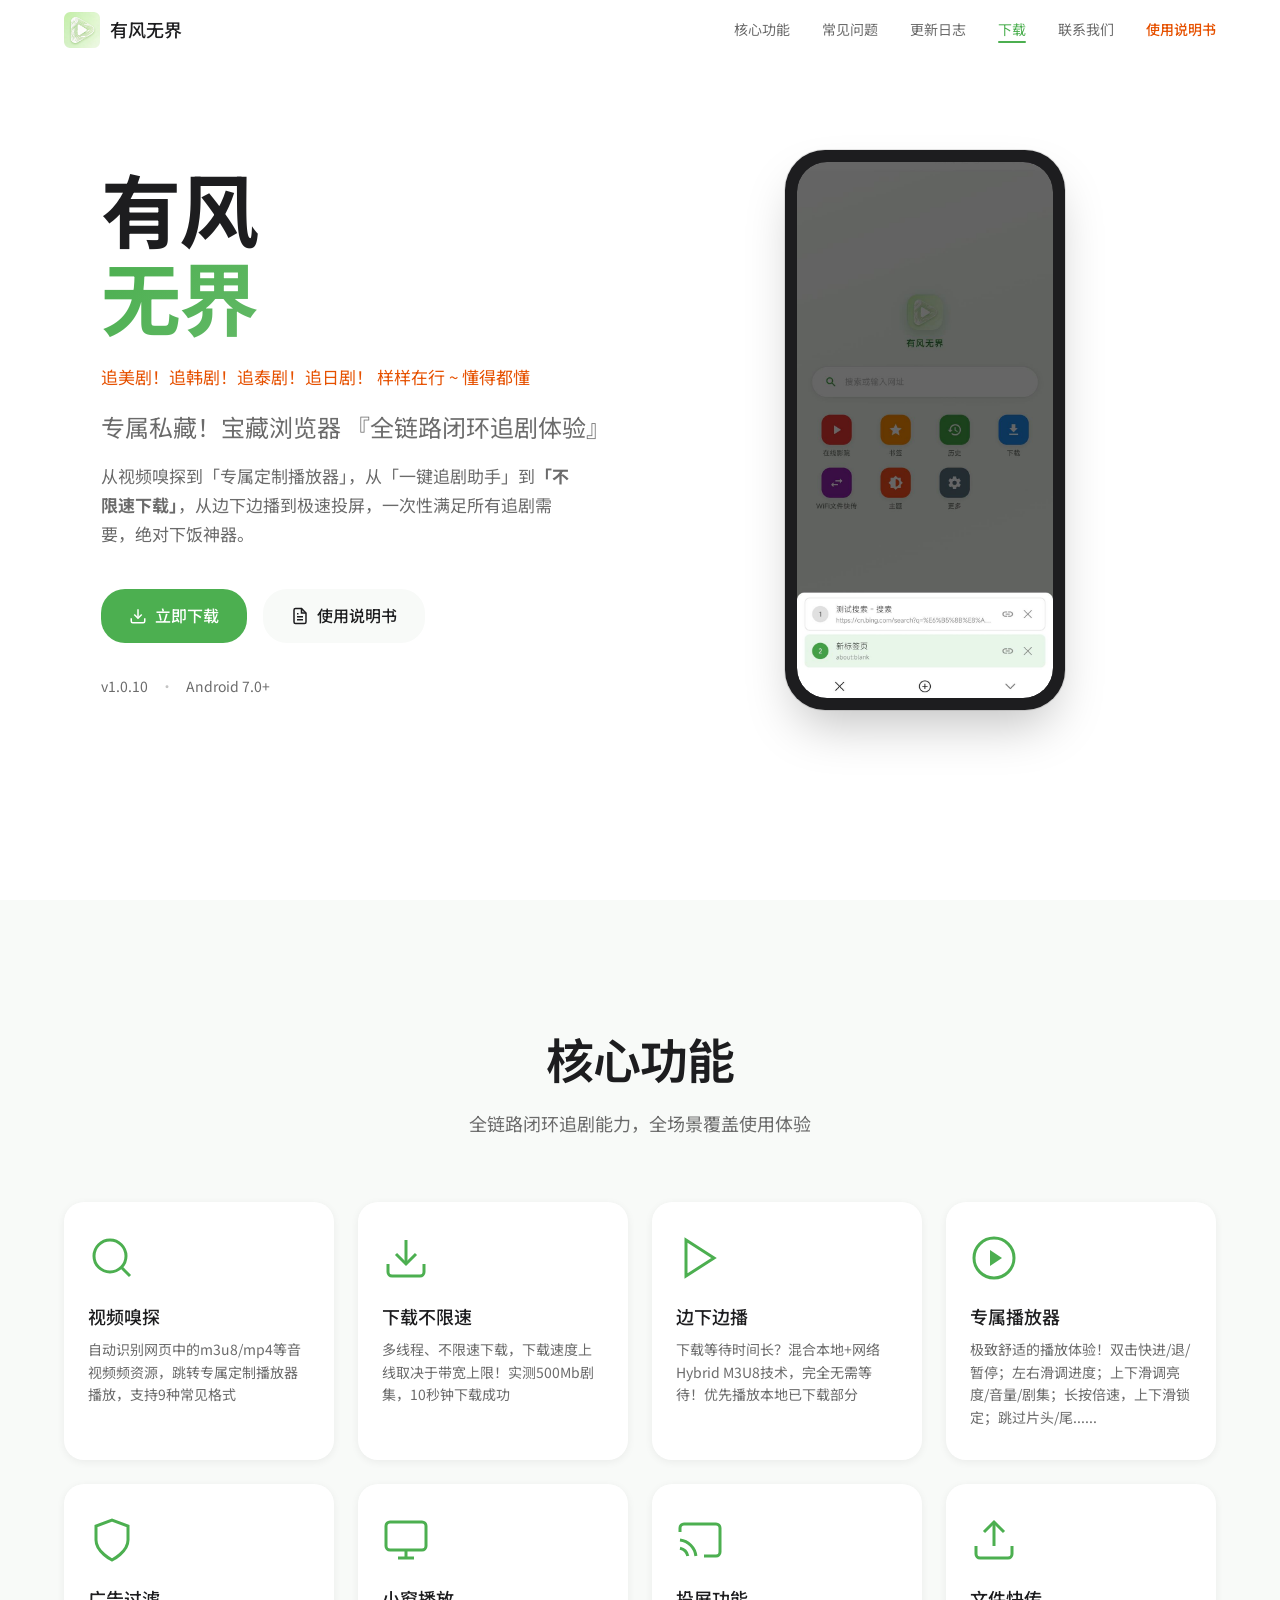
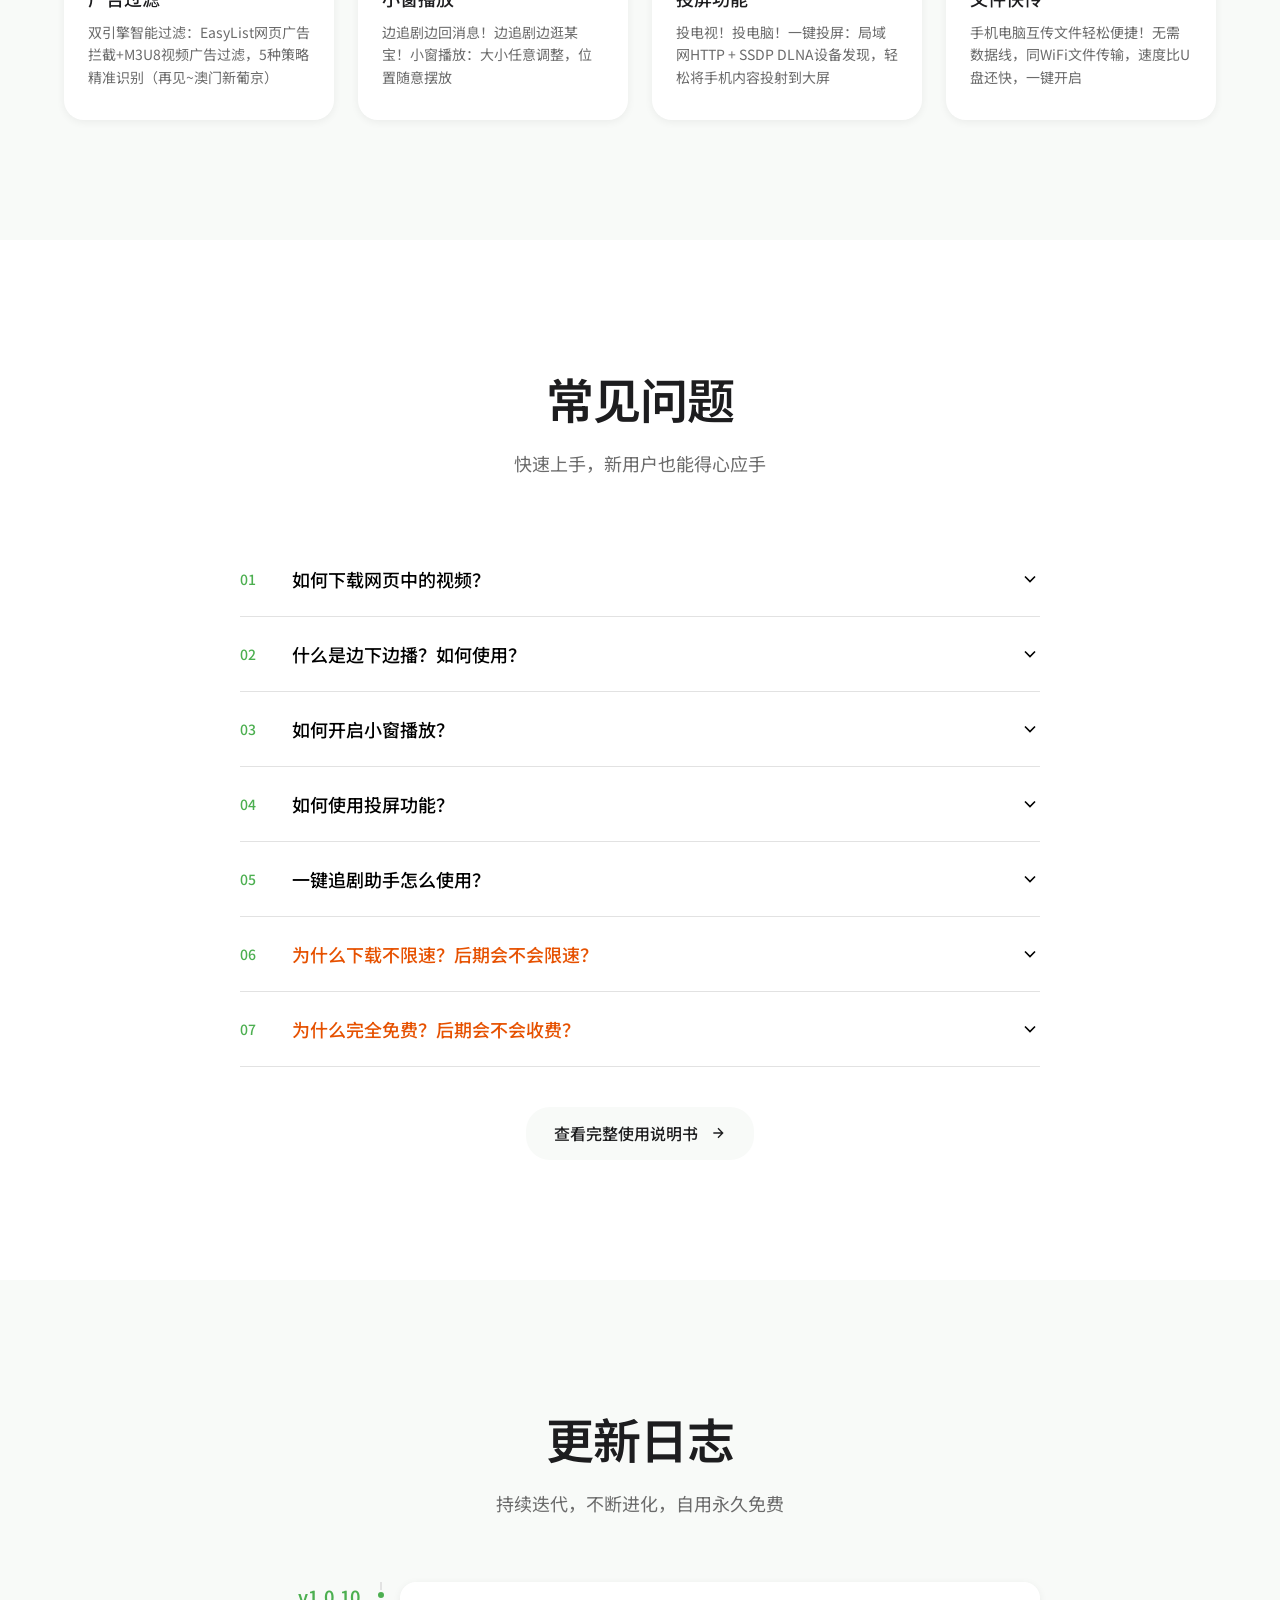
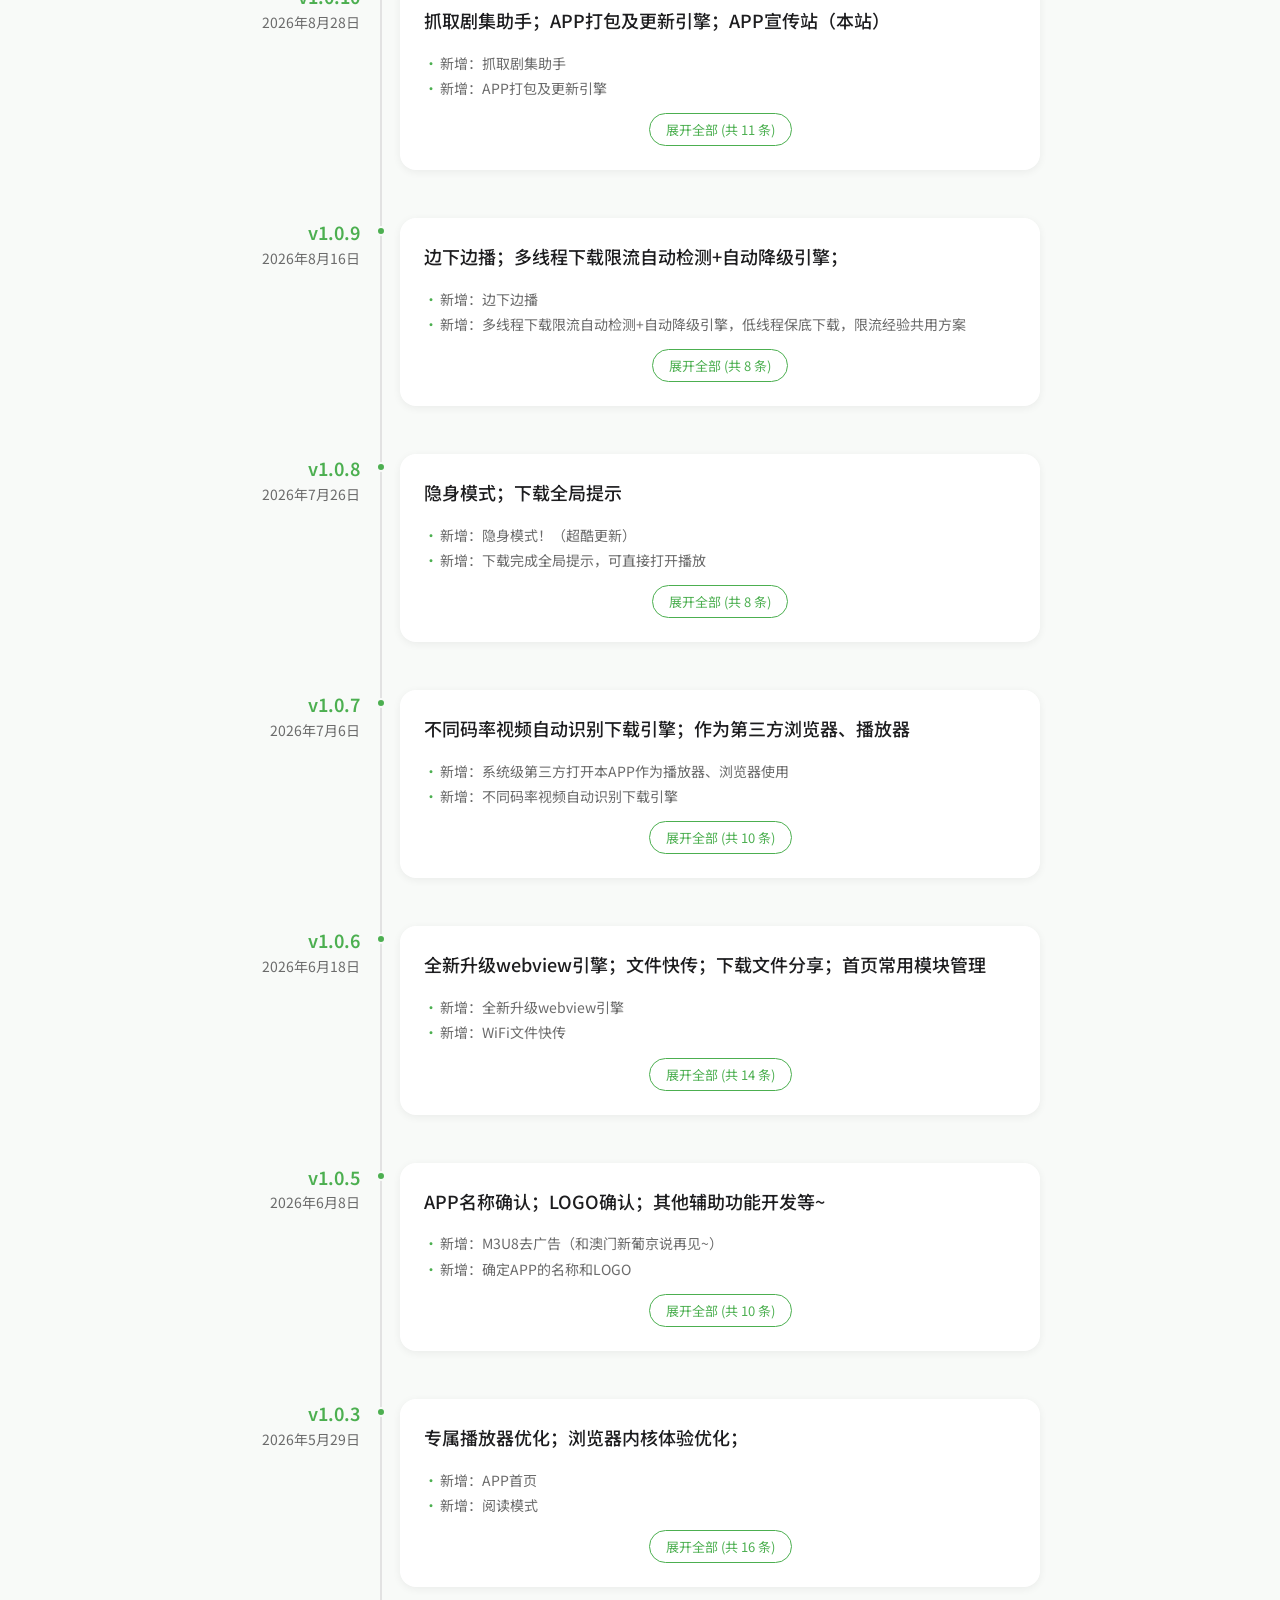
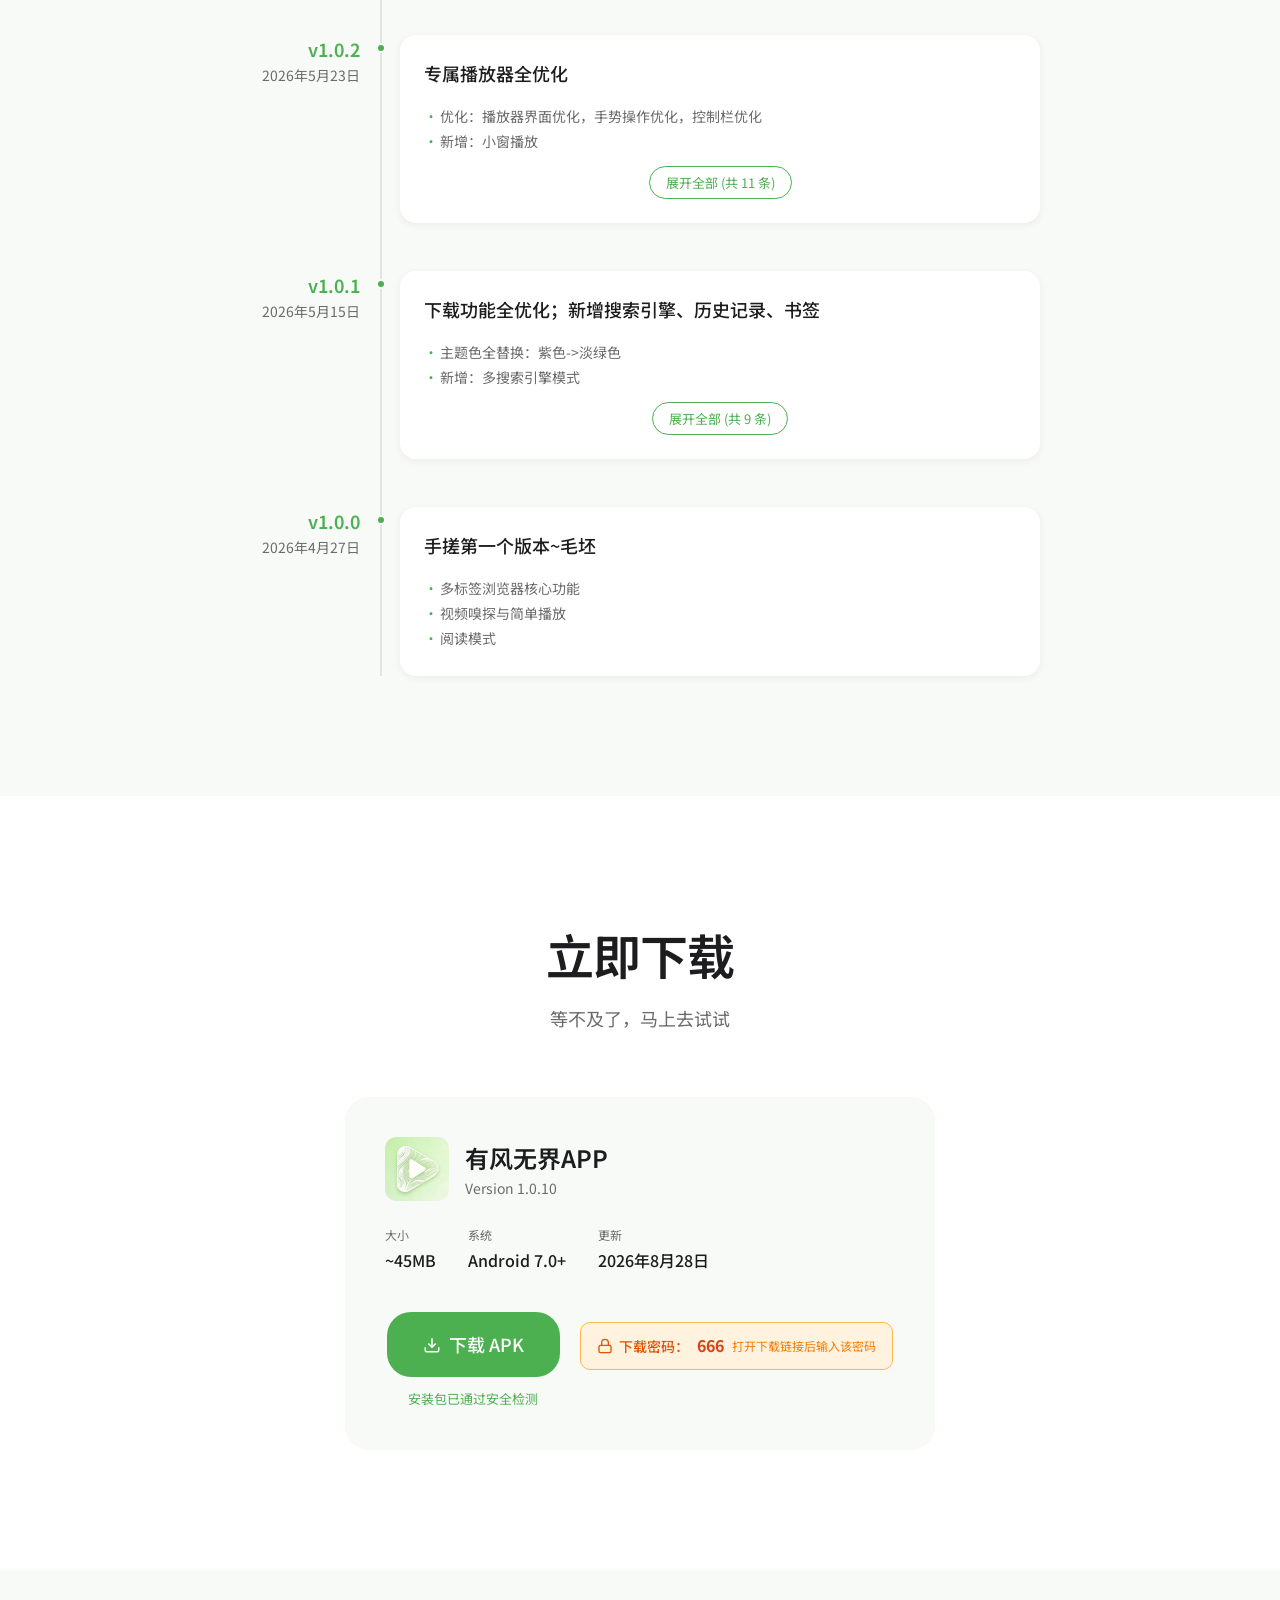
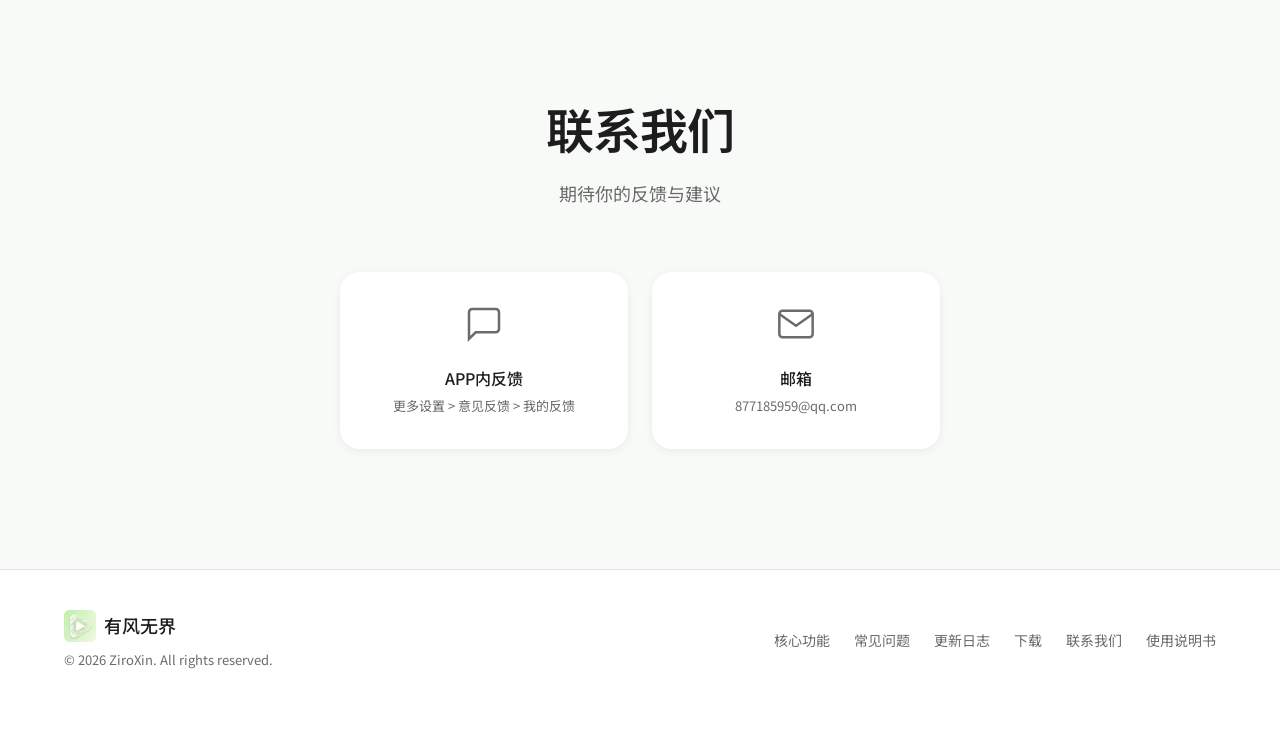
==== commit d71fec6b: "优化：宣传页-使用说明书-优化3" ====
--- a/index.html
+++ b/index.html
@@ -142,8 +142,8 @@
                         <line x1="12" y1="15" x2="12" y2="3"/>
                     </svg>
                 </div>
-                <h3 class="feature-title">下载无限速</h3>
-                <p class="feature-desc">多线程、无限速下载，下载速度上线取决于带宽上限！实测500Mb剧集，10秒钟下载成功</p>
+                <h3 class="feature-title">下载不限速</h3>
+                <p class="feature-desc">多线程、不限速下载，下载速度上线取决于带宽上限！实测500Mb剧集，10秒钟下载成功</p>
             </div>
             <div class="feature-card">
                 <div class="feature-icon">
@@ -305,6 +305,46 @@
                     <p><strong>解析下载</strong>：</p>
                     <p>5. 自动进入剧集解析页面，等待解析完成（关闭页面后，可以从左下角泡泡条重新打开）</p>
                     <p>6. 等待解析完成后，自动创建下载任务，下载成功的剧集，自动进入同一分组“老友记第一季”</p>
+                </div>
+            </div>
+            <div class="guide-item">
+                <button class="guide-trigger">
+                    <span class="guide-number">06</span>
+                    <span class="guide-question" style="color:#E65100;">为什么下载不限速？后期会不会限速？</span>
+                    <svg class="guide-arrow" viewBox="0 0 24 24" fill="none" stroke="currentColor"
+                         stroke-width="2">
+                        <polyline points="6 9 12 15 18 9"/>
+                    </svg>
+                </button>
+                <div class="guide-answer">
+                    <p><strong>为什么不限速？</strong>：</p>
+                    <p>1. 本App只是一个“辅助工具”，所有下载只和你自己的手机交互，不经过任何“我方”服务器</p>
+                    <p>2. 因此“我方”没有任何成本~</p>
+                    <p>3. 限速只能让本工具不好用，所以限速不符合我的利益</p>
+                    <p><strong>后期会不会限速？</strong>：</p>
+                    <p>4. 完全不会！</p>
+                    <p>5. 还是上面的原因：“我和你站一边~ 限速不符合我方利益！”</p>
+                </div>
+            </div>
+            <div class="guide-item">
+                <button class="guide-trigger">
+                    <span class="guide-number">07</span>
+                    <span class="guide-question" style="color:#E65100;">为什么完全免费？后期会不会收费？</span>
+                    <svg class="guide-arrow" viewBox="0 0 24 24" fill="none" stroke="currentColor"
+                         stroke-width="2">
+                        <polyline points="6 9 12 15 18 9"/>
+                    </svg>
+                </button>
+                <div class="guide-answer">
+                    <p><strong>为什么完全免费？</strong>：</p>
+                    <p>1. 有风无界本来是我自己开发给自己用的小助手！</p>
+                    <p>2. 根据“马斯洛需求层次”理论，被人需要属于第三层次的“归属与爱的需求（社交需求）”</p>
+                    <p>3. 我当然也有那种 “希望被人看到” 的小小虚荣心~</p>
+                    <p>4. 所以把它分享出来，供大家一起用，只希望你给我点点赞，给点鼓励</p>
+                    <p><strong>后期会不会收费？</strong>：</p>
+                    <p>5. 绝对不会！</p>
+                    <p>6. 本人普通牛马一枚~ 有风无界完全是我闲暇时间所作，我希望它一直纯粹下去</p>
+                    <p>7. 说的矫情点：生命本没有意义，能有人通过它获取一点快乐，它就有意义了，我的生命也就多了一点意义</p>
                 </div>
             </div>
         </div>
@@ -383,7 +423,6 @@
                         <li>优化：M3U8广告过滤策略，再次升级优化</li>
                         <li>优化：下载失败界面优化，显示失败详细原因</li>
                         <li>优化：WiFi文件快传刷新按钮保底</li>
-                        <li>优化：在线影院数据服务端加密</li>
                         <li>修复：WiFi文件快传，偶发检测wifi状态失败的bug</li>
                         <li>修复：部分已知bug</li>
                     </ul>
@@ -429,7 +468,6 @@
                         <li>优化：底部导航样式优化</li>
                         <li>优化：浏览器页面强制缩放功能</li>
                         <li>优化：下载弹窗打开体验</li>
-                        <li>优化：在线影院全面优化</li>
                         <li>修复：广告拦截导致网页加载慢等bug</li>
                         <li>修复：偶发APP闪退bug</li>
                         <li>修复：播放器控制等部分bug</li>
@@ -448,7 +486,6 @@
                         <li>新增：确定APP的名称和LOGO</li>
                         <li>新增：投屏功能</li>
                         <li>新增：关于我们</li>
-                        <li>新增：在线影院功能</li>
                         <li>新增：工单反馈模块</li>
                         <li>优化：整体界面优化，增加圆角等</li>
                         <li>优化：下载功能易用性优化</li>
--- a/style.css
+++ b/style.css
@@ -666,6 +666,34 @@
     color: var(--color-accent);
 }
 
+.timeline-extra {
+    max-height: 0;
+    overflow: hidden;
+    transition: max-height 0.4s ease;
+}
+
+.timeline-list.expanded .timeline-extra {
+    max-height: 800px;
+}
+
+.timeline-expand-btn {
+    display: block;
+    margin: 12px auto 0;
+    padding: 6px 16px;
+    font-size: 13px;
+    color: var(--color-accent);
+    background: none;
+    border: 1px solid var(--color-accent);
+    border-radius: 20px;
+    cursor: pointer;
+    transition: all var(--transition-fast);
+}
+
+.timeline-expand-btn:hover {
+    background: var(--color-accent);
+    color: #fff;
+}
+
 /* ========================================
    Download Section
    ======================================== */
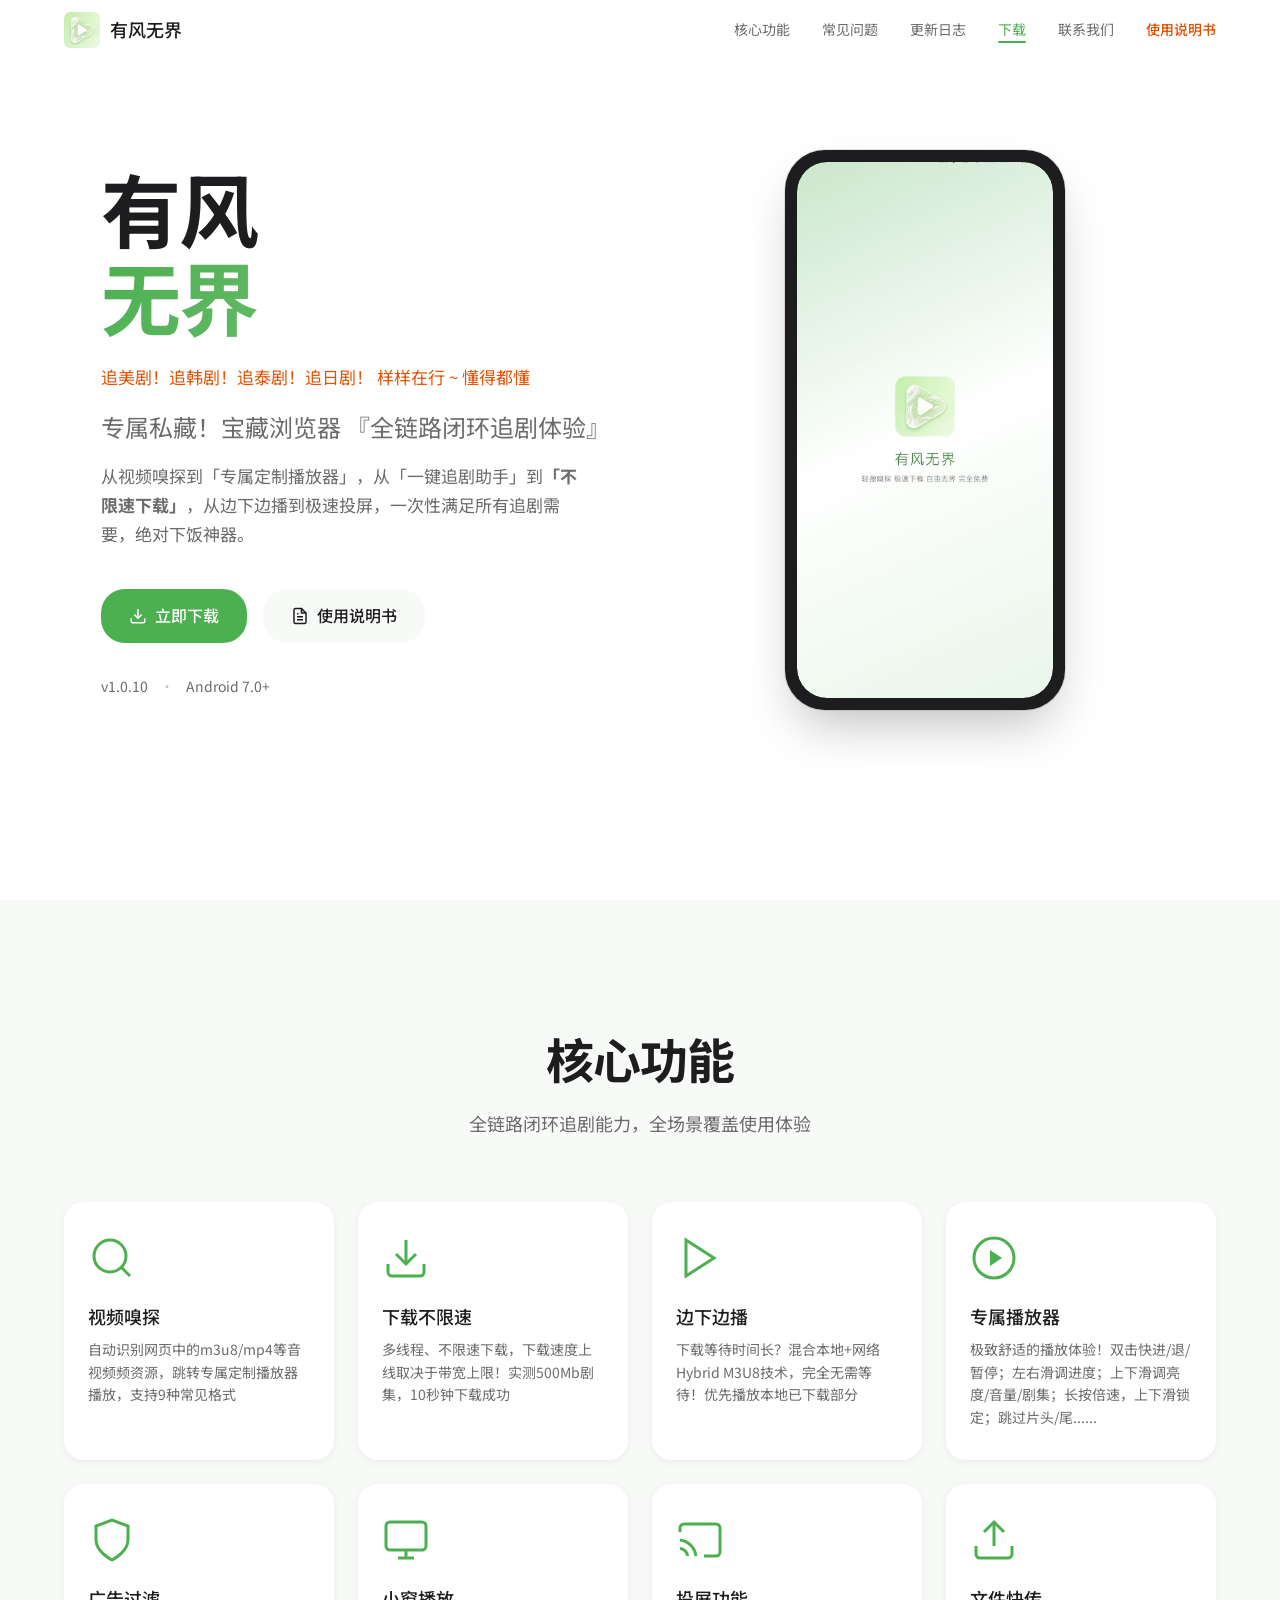
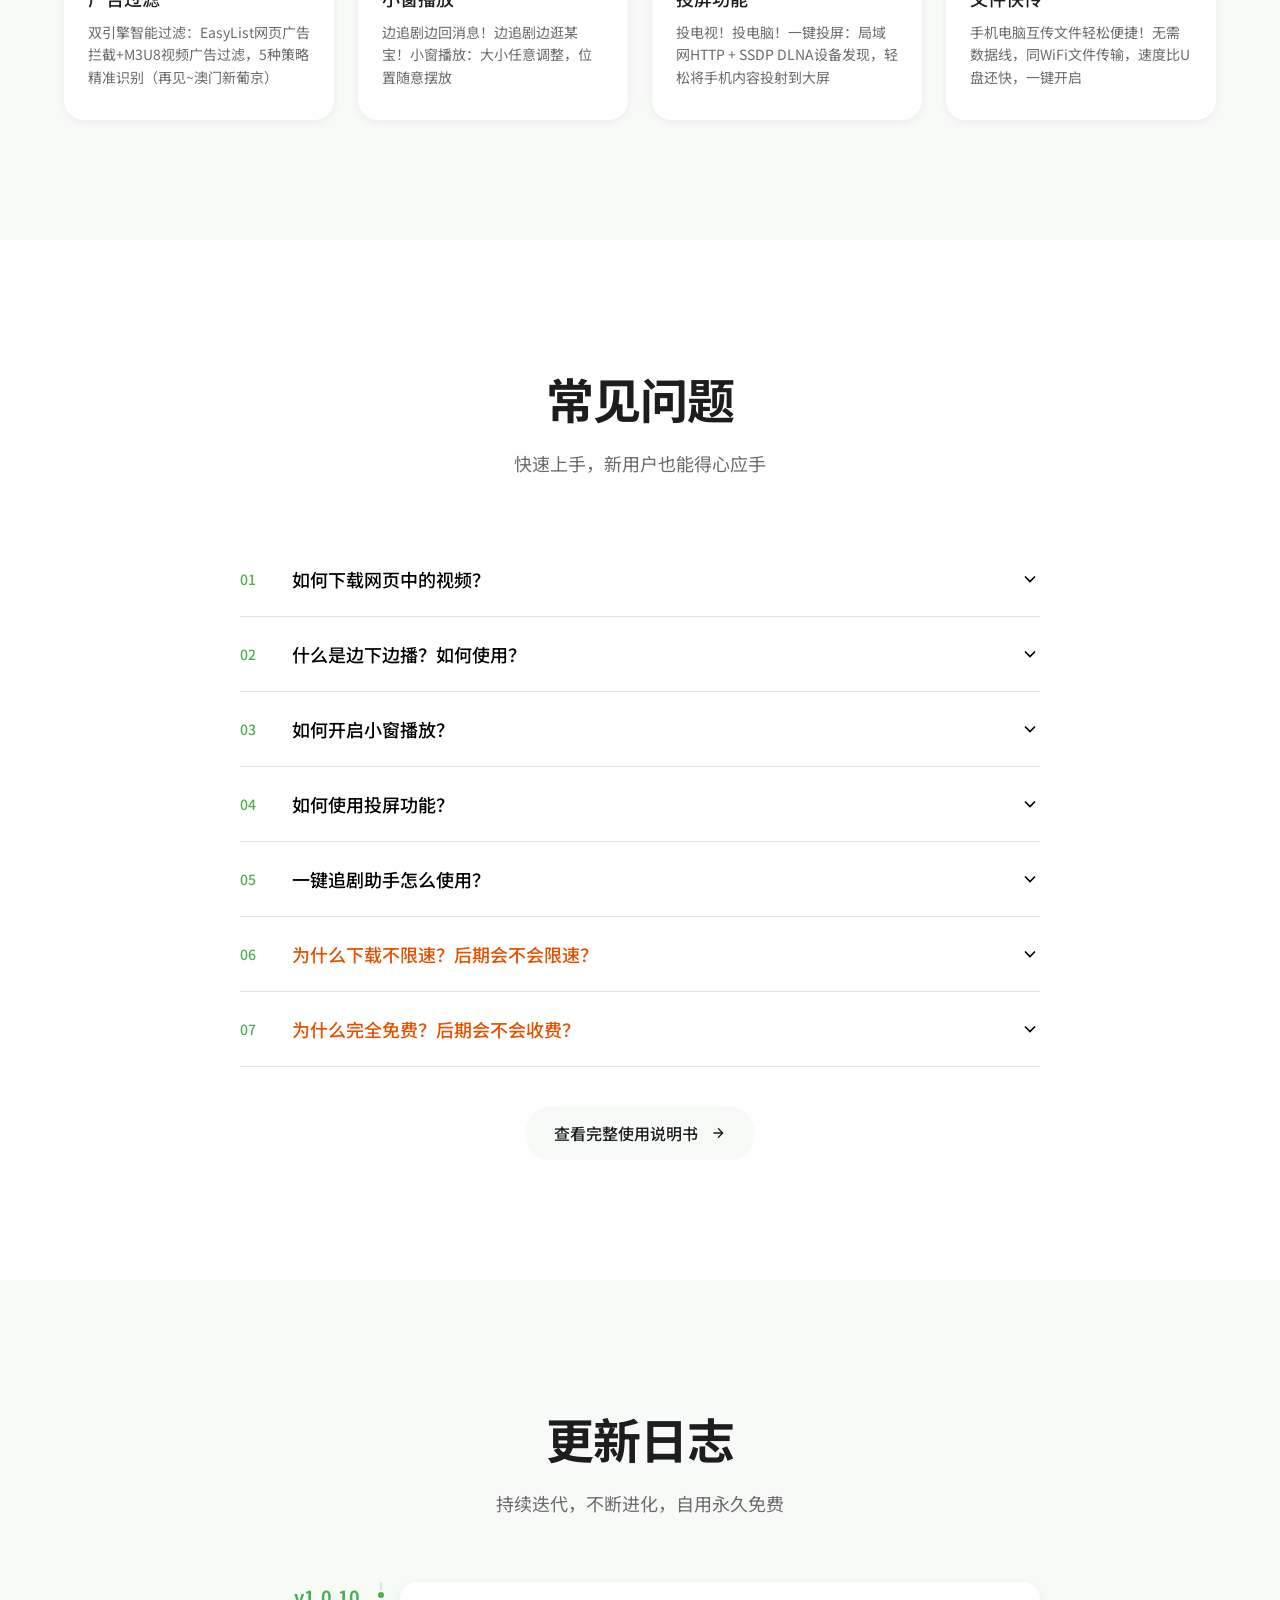
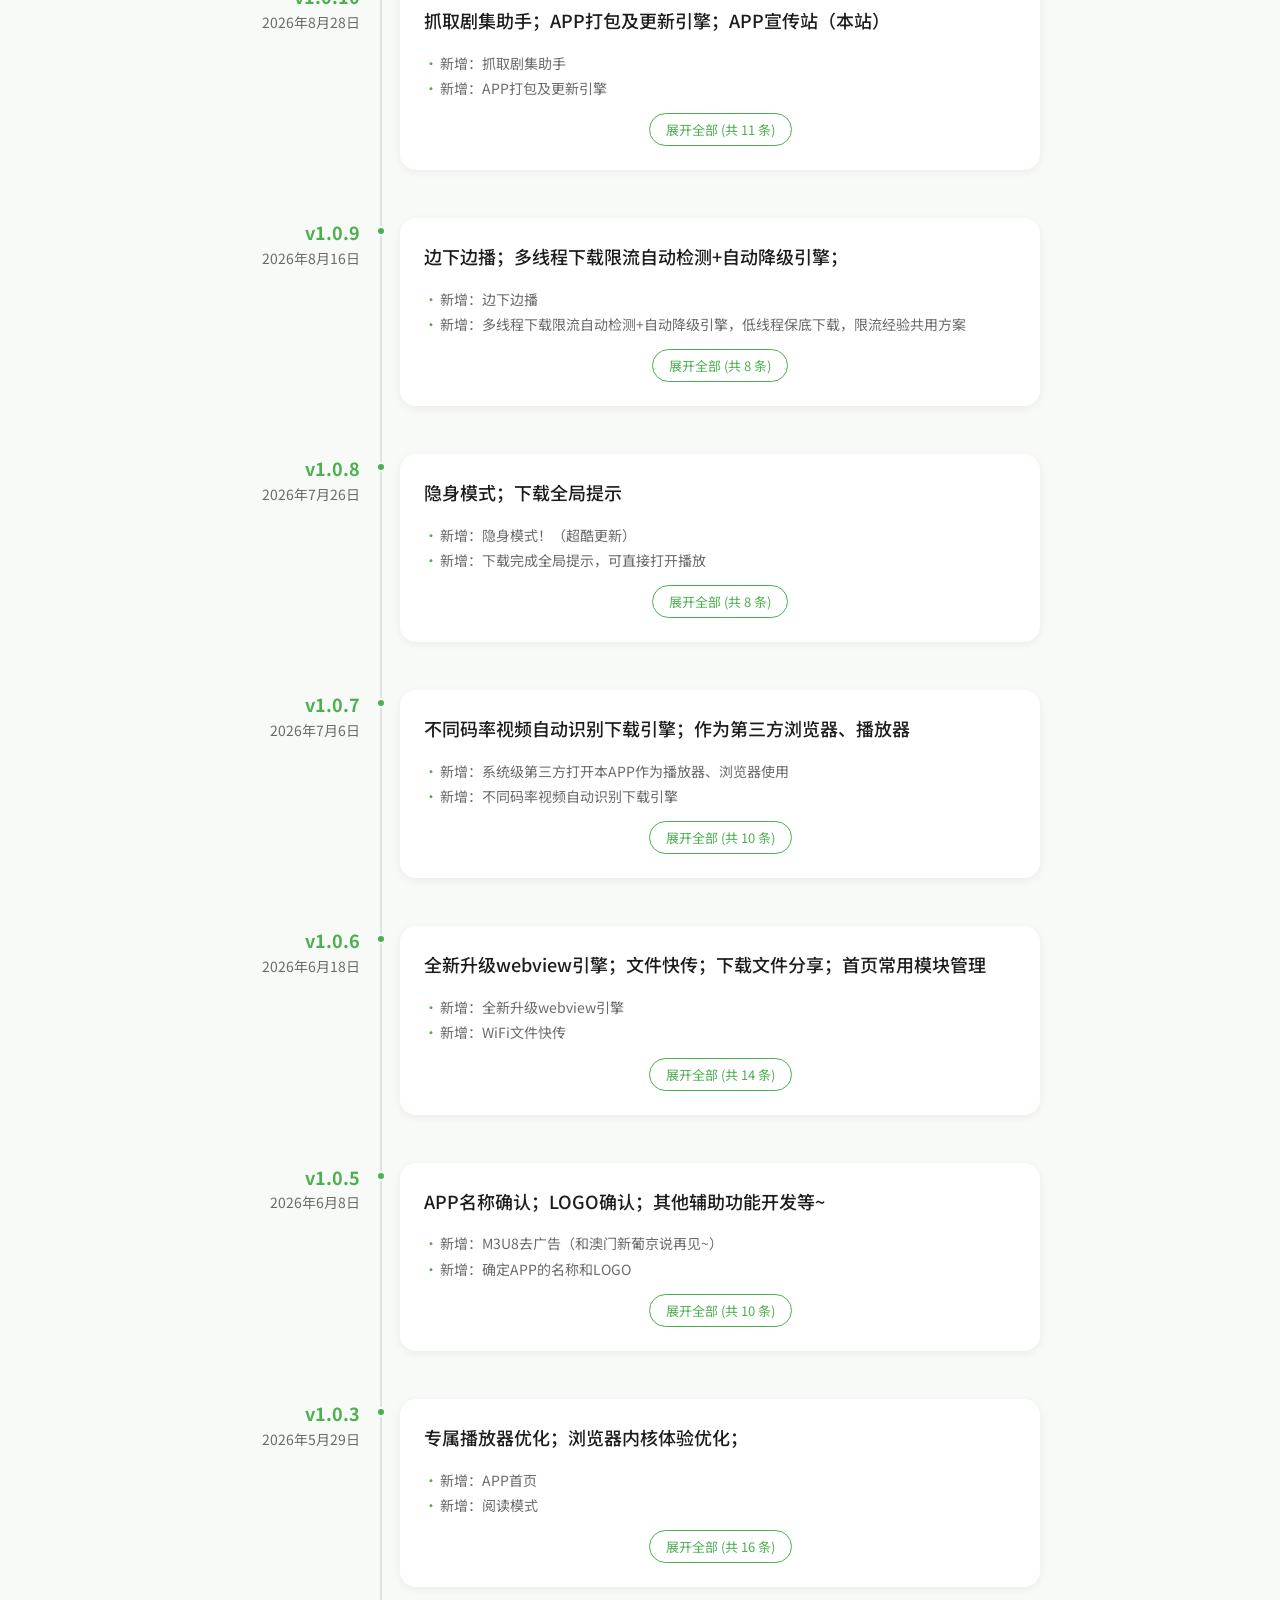
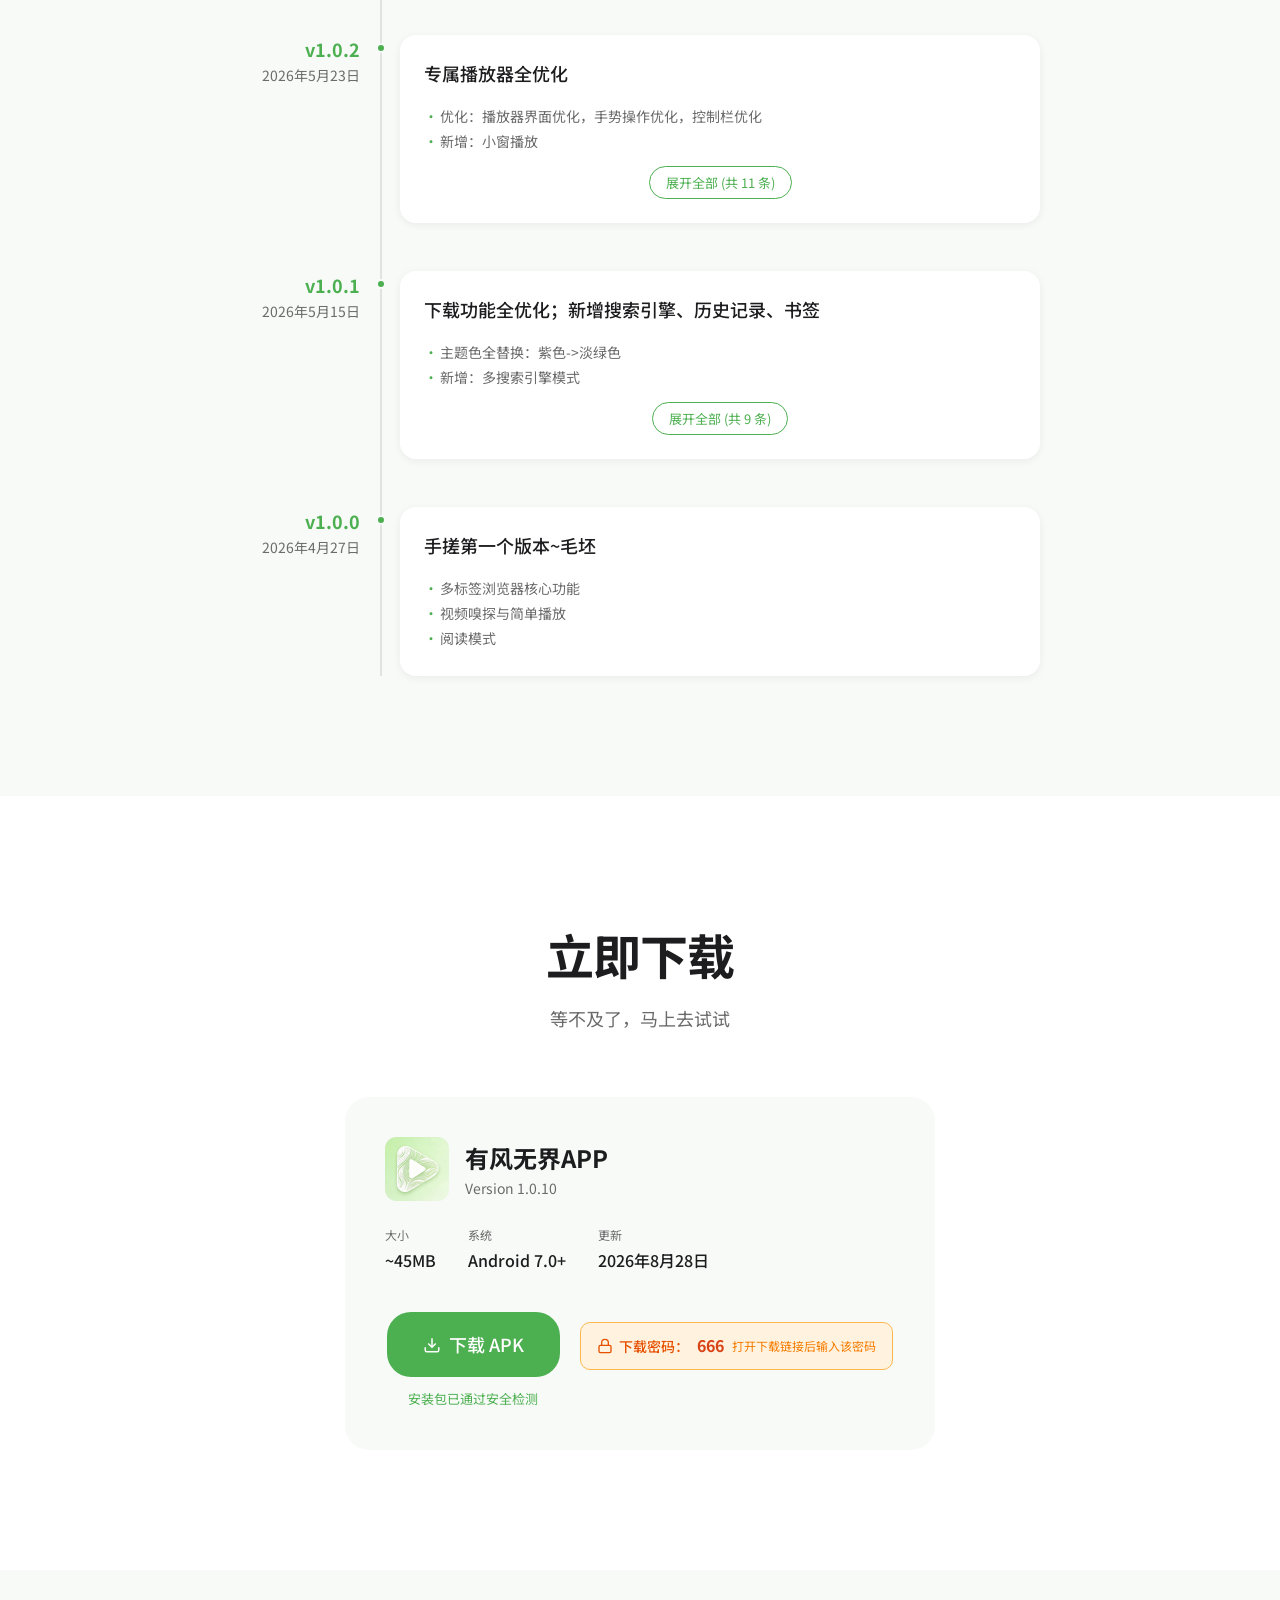
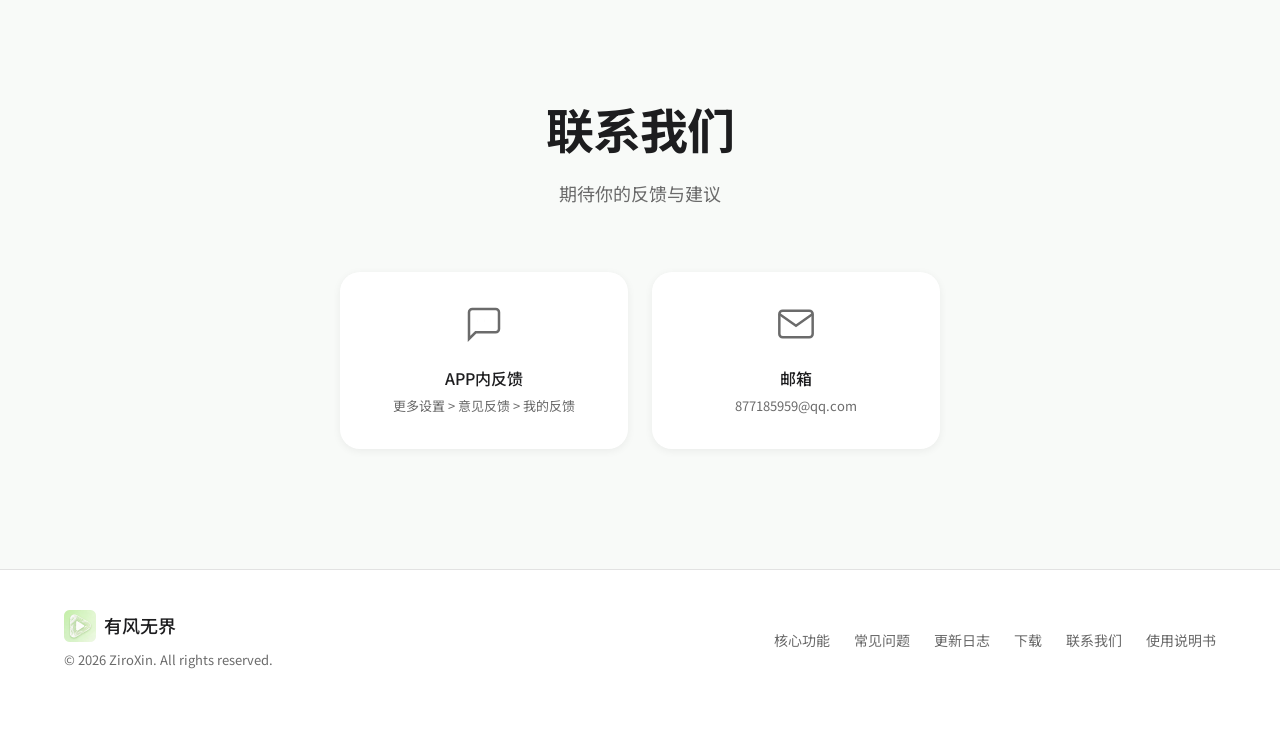
==== commit 97b837b7: "优化：宣传页-整体优化；适配手机端" ====
--- a/index.html
+++ b/index.html
@@ -8,10 +8,7 @@
           content="有风无界 - 专属私藏！宝藏浏览器~ 追美剧，追韩剧，追泰剧，追日剧，样样都行。Android全栈视频浏览器，支持视频嗅探、边下边播、悬浮播放、广告过滤、投屏等功能">
     <meta name="keywords"
           content="有风无界, 追剧神器, 视频浏览器, 在线播放器, 视频嗅探, 下载不限速">
-    <link rel="preconnect" href="https://fonts.googleapis.com">
-    <link rel="preconnect" href="https://fonts.gstatic.com" crossorigin>
-    <link href="https://fonts.googleapis.com/css2?family=Noto+Sans+SC:wght@300;400;500;700&display=swap"
-          rel="stylesheet">
+    <link rel="stylesheet" href="fonts/notosanssc.css">
     <link rel="stylesheet" href="style.css">
     <link rel="icon" type="image/png" href="favicon.png">
 </head>
@@ -38,6 +35,22 @@
         </button>
     </div>
 </header>
+
+<!-- Mobile Nav Drawer (outside header to avoid stacking context) -->
+<nav class="nav-mobile" id="navMobile">
+    <div class="nav-mobile-header">
+        <span class="nav-mobile-title">有风无界</span>
+        <button class="nav-close" id="navClose" aria-label="关闭菜单">
+            <svg width="16" height="16" viewBox="0 0 24 24" fill="none" stroke="currentColor" stroke-width="2"><line x1="18" y1="6" x2="6" y2="18"/><line x1="6" y1="6" x2="18" y2="18"/></svg>
+        </button>
+    </div>
+    <a href="#features" class="nav-link">核心功能</a>
+    <a href="#guide" class="nav-link">常见问题</a>
+    <a href="#changelog" class="nav-link">更新日志</a>
+    <a href="#download" class="nav-link nav-link--cta">下载</a>
+    <a href="#contact" class="nav-link">联系我们</a>
+    <a href="guide.html" class="nav-link nav-link--guide">使用说明书</a>
+</nav>
 
 <!-- Hero Section -->
 <section class="hero">
--- a/fonts/notosanssc.css
+++ b/fonts/notosanssc.css
@@ -0,0 +1,3251 @@
+﻿@font-face {
+  font-family: 'Noto Sans SC';
+  font-style: normal;
+  font-weight: 300;
+  font-display: swap;
+  src: url(k3kXo84MPvpLmixcA63oeALhLOCT-xWNm8Hqd37g1OkDRZe7lR4sg1IzSy-MNbE9VH8V.4.woff2) format('woff2');
+  unicode-range: U+1f1e9-1f1f5, U+1f1f7-1f1ff, U+1f21a, U+1f232, U+1f234-1f237, U+1f250-1f251, U+1f300, U+1f302-1f308, U+1f30a-1f311, U+1f315, U+1f319-1f320, U+1f324, U+1f327, U+1f32a, U+1f32c-1f32d, U+1f330-1f357, U+1f359-1f37e;
+}
+@font-face {
+  font-family: 'Noto Sans SC';
+  font-style: normal;
+  font-weight: 300;
+  font-display: swap;
+  src: url(k3kXo84MPvpLmixcA63oeALhLOCT-xWNm8Hqd37g1OkDRZe7lR4sg1IzSy-MNbE9VH8V.5.woff2) format('woff2');
+  unicode-range: U+fee3, U+fef3, U+ff03-ff04, U+ff07, U+ff0a, U+ff17-ff19, U+ff1c-ff1d, U+ff20-ff3a, U+ff3c, U+ff3e-ff5b, U+ff5d, U+ff61-ff65, U+ff67-ff6a, U+ff6c, U+ff6f-ff78, U+ff7a-ff7d, U+ff80-ff84, U+ff86, U+ff89-ff8e, U+ff92, U+ff97-ff9b, U+ff9d-ff9f, U+ffe0-ffe4, U+ffe6, U+ffe9, U+ffeb, U+ffed, U+fffc, U+1f004, U+1f170-1f171, U+1f192-1f195, U+1f198-1f19a, U+1f1e6-1f1e8;
+}
+@font-face {
+  font-family: 'Noto Sans SC';
+  font-style: normal;
+  font-weight: 300;
+  font-display: swap;
+  src: url(k3kXo84MPvpLmixcA63oeALhLOCT-xWNm8Hqd37g1OkDRZe7lR4sg1IzSy-MNbE9VH8V.6.woff2) format('woff2');
+  unicode-range: U+f0a7, U+f0b2, U+f0b7, U+f0c9, U+f0d8, U+f0da, U+f0dc-f0dd, U+f0e0, U+f0e6, U+f0eb, U+f0fc, U+f101, U+f104-f105, U+f107, U+f10b, U+f11b, U+f14b, U+f18a, U+f193, U+f1d6-f1d7, U+f244, U+f27a, U+f296, U+f2ae, U+f471, U+f4b3, U+f610-f611, U+f880-f881, U+f8ec, U+f8f5, U+f8ff, U+f901, U+f90a, U+f92c-f92d, U+f934, U+f937, U+f941, U+f965, U+f967, U+f969, U+f96b, U+f96f, U+f974, U+f978-f979, U+f97e, U+f981, U+f98a, U+f98e, U+f997, U+f99c, U+f9b2, U+f9b5, U+f9ba, U+f9be, U+f9ca, U+f9d0-f9d1, U+f9dd, U+f9e0-f9e1, U+f9e4, U+f9f7, U+fa00-fa01, U+fa08, U+fa0a, U+fa11, U+fb01-fb02, U+fdfc, U+fe0e, U+fe30-fe31, U+fe33-fe44, U+fe49-fe52, U+fe54-fe57, U+fe59-fe66, U+fe68-fe6b, U+fe8e, U+fe92-fe93, U+feae, U+feb8, U+fecb-fecc, U+fee0;
+}
+@font-face {
+  font-family: 'Noto Sans SC';
+  font-style: normal;
+  font-weight: 300;
+  font-display: swap;
+  src: url(k3kXo84MPvpLmixcA63oeALhLOCT-xWNm8Hqd37g1OkDRZe7lR4sg1IzSy-MNbE9VH8V.21.woff2) format('woff2');
+  unicode-range: U+9f83, U+9f85-9f8d, U+9f90-9f91, U+9f94-9f96, U+9f98, U+9f9b-9f9c, U+9f9e, U+9fa0, U+9fa2, U+9ff0-9fff, U+a001, U+a007, U+a025, U+a046-a047, U+a057, U+a072, U+a078-a079, U+a083, U+a085, U+a100, U+a118, U+a132, U+a134, U+a1f4, U+a242, U+a4a6, U+a4aa, U+a4b0-a4b1, U+a4b3, U+a9c1-a9c2, U+ac00-ac01, U+ac04, U+ac08, U+ac10-ac11, U+ac13-ac16, U+ac19, U+ac1c-ac1d, U+ac24, U+ac70-ac71, U+ac74, U+ac77-ac78, U+ac80-ac81, U+ac83, U+ac8c, U+ac90, U+ac9f-aca0, U+aca8-aca9, U+acac, U+acb0, U+acbd, U+acc1, U+acc4, U+ace0-ace1, U+ace4, U+ace8, U+acf3, U+acf5, U+acfc-acfd, U+ad00, U+ad0c, U+ad11, U+ad1c, U+ad34, U+ad50, U+ad64, U+ad6c, U+ad70, U+ad74, U+ad7f, U+ad81, U+ad8c, U+adc0, U+adc8, U+addc, U+ade0, U+adf8-adf9, U+adfc, U+ae00, U+ae08-ae09, U+ae0b, U+ae30, U+ae34, U+ae38, U+ae40, U+ae4a, U+ae4c, U+ae54, U+ae68, U+aebc, U+aed8, U+af2c-af2d;
+}
+@font-face {
+  font-family: 'Noto Sans SC';
+  font-style: normal;
+  font-weight: 300;
+  font-display: swap;
+  src: url(k3kXo84MPvpLmixcA63oeALhLOCT-xWNm8Hqd37g1OkDRZe7lR4sg1IzSy-MNbE9VH8V.22.woff2) format('woff2');
+  unicode-range: U+9e30-9e33, U+9e35-9e3b, U+9e3e, U+9e40-9e44, U+9e46-9e4e, U+9e51, U+9e53, U+9e55-9e58, U+9e5a-9e5c, U+9e5e-9e63, U+9e66-9e6e, U+9e71, U+9e73, U+9e75, U+9e78-9e79, U+9e7c-9e7e, U+9e82, U+9e86-9e88, U+9e8b-9e8c, U+9e90-9e91, U+9e93, U+9e95, U+9e97, U+9e9d, U+9ea4-9ea5, U+9ea9-9eaa, U+9eb4-9eb5, U+9eb8-9eba, U+9ebc-9ebf, U+9ec3, U+9ec9, U+9ecd, U+9ed0, U+9ed2-9ed3, U+9ed5-9ed6, U+9ed9, U+9edc-9edd, U+9edf-9ee0, U+9ee2, U+9ee5, U+9ee7-9eea, U+9eef, U+9ef1, U+9ef3-9ef4, U+9ef6, U+9ef9, U+9efb-9efc, U+9efe, U+9f0b, U+9f0d, U+9f10, U+9f14, U+9f17, U+9f19, U+9f22, U+9f29, U+9f2c, U+9f2f, U+9f31, U+9f37, U+9f39, U+9f3d-9f3e, U+9f41, U+9f4a-9f4b, U+9f51-9f52, U+9f61-9f63, U+9f66-9f67, U+9f80-9f81;
+}
+@font-face {
+  font-family: 'Noto Sans SC';
+  font-style: normal;
+  font-weight: 300;
+  font-display: swap;
+  src: url(k3kXo84MPvpLmixcA63oeALhLOCT-xWNm8Hqd37g1OkDRZe7lR4sg1IzSy-MNbE9VH8V.23.woff2) format('woff2');
+  unicode-range: U+9c82-9c83, U+9c85-9c8c, U+9c8e-9c92, U+9c94-9c9b, U+9c9e-9ca3, U+9ca5-9ca7, U+9ca9, U+9cab, U+9cad-9cae, U+9cb1-9cb7, U+9cb9-9cbd, U+9cbf-9cc0, U+9cc3, U+9cc5-9cc7, U+9cc9-9cd1, U+9cd3-9cda, U+9cdc-9cdd, U+9cdf, U+9ce1-9ce3, U+9ce5, U+9ce9, U+9cee-9cef, U+9cf3-9cf4, U+9cf6, U+9cfc-9cfd, U+9d02, U+9d08-9d09, U+9d12, U+9d1b, U+9d1e, U+9d26, U+9d28, U+9d37, U+9d3b, U+9d3f, U+9d51, U+9d59, U+9d5c-9d5d, U+9d5f-9d61, U+9d6c, U+9d70, U+9d72, U+9d7a, U+9d7e, U+9d84, U+9d89, U+9d8f, U+9d92, U+9daf, U+9db4, U+9db8, U+9dbc, U+9dc4, U+9dc7, U+9dc9, U+9dd7, U+9ddf, U+9df2, U+9df9-9dfa, U+9e0a, U+9e11, U+9e1a, U+9e1e, U+9e20, U+9e22, U+9e28-9e2c, U+9e2e-9e2f;
+}
+@font-face {
+  font-family: 'Noto Sans SC';
+  font-style: normal;
+  font-weight: 300;
+  font-display: swap;
+  src: url(k3kXo84MPvpLmixcA63oeALhLOCT-xWNm8Hqd37g1OkDRZe7lR4sg1IzSy-MNbE9VH8V.24.woff2) format('woff2');
+  unicode-range: U+9a80, U+9a83, U+9a85, U+9a88-9a8a, U+9a8d-9a8e, U+9a90, U+9a92-9a93, U+9a95-9a96, U+9a98-9a99, U+9a9b-9aa2, U+9aa5, U+9aa7, U+9aaf-9ab1, U+9ab5-9ab6, U+9ab9-9aba, U+9ac0-9ac4, U+9ac8, U+9acb-9acc, U+9ace-9acf, U+9ad1-9ad2, U+9ad9, U+9adf, U+9ae1, U+9ae3, U+9aea-9aeb, U+9aed-9aef, U+9af4, U+9af9, U+9afb, U+9b03-9b04, U+9b06, U+9b08, U+9b0d, U+9b0f-9b10, U+9b13, U+9b18, U+9b1a, U+9b1f, U+9b22-9b23, U+9b25, U+9b27-9b28, U+9b2a, U+9b2f, U+9b31-9b32, U+9b3b, U+9b43, U+9b46-9b49, U+9b4d-9b4e, U+9b51, U+9b56, U+9b58, U+9b5a, U+9b5c, U+9b5f, U+9b61-9b62, U+9b6f, U+9b77, U+9b80, U+9b88, U+9b8b, U+9b8e, U+9b91, U+9b9f-9ba0, U+9ba8, U+9baa-9bab, U+9bad-9bae, U+9bb0-9bb1, U+9bb8, U+9bc9-9bca, U+9bd3, U+9bd6, U+9bdb, U+9be8, U+9bf0-9bf1, U+9c02, U+9c10, U+9c15, U+9c24, U+9c2d, U+9c32, U+9c39, U+9c3b, U+9c40, U+9c47-9c49, U+9c53, U+9c57, U+9c64, U+9c72, U+9c77-9c78, U+9c7b, U+9c7f-9c80;
+}
+@font-face {
+  font-family: 'Noto Sans SC';
+  font-style: normal;
+  font-weight: 300;
+  font-display: swap;
+  src: url(k3kXo84MPvpLmixcA63oeALhLOCT-xWNm8Hqd37g1OkDRZe7lR4sg1IzSy-MNbE9VH8V.25.woff2) format('woff2');
+  unicode-range: U+98dd, U+98e1-98e2, U+98e7-98ea, U+98ec, U+98ee-98ef, U+98f2, U+98f4, U+98fc-98fe, U+9903, U+9905, U+9908, U+990a, U+990c-990d, U+9913-9914, U+9918, U+991a-991b, U+991e, U+9921, U+9928, U+992c, U+992e, U+9935, U+9938-9939, U+993d-993e, U+9945, U+994b-994c, U+9951-9952, U+9954-9955, U+9957, U+995e, U+9963, U+9966-9969, U+996b-996c, U+996f, U+9974-9975, U+9977-9979, U+997d-997e, U+9980-9981, U+9983-9984, U+9987, U+998a-998b, U+998d-9991, U+9993-9995, U+9997-9998, U+99a5, U+99ab, U+99ad-99ae, U+99b1, U+99b3-99b4, U+99bc, U+99bf, U+99c1, U+99c3-99c6, U+99cc, U+99d0, U+99d2, U+99d5, U+99db, U+99dd, U+99e1, U+99ed, U+99f1, U+99ff, U+9a01, U+9a03-9a04, U+9a0e-9a0f, U+9a11-9a13, U+9a19, U+9a1b, U+9a28, U+9a2b, U+9a30, U+9a32, U+9a37, U+9a40, U+9a45, U+9a4a, U+9a4d-9a4e, U+9a52, U+9a55, U+9a57, U+9a5a-9a5b, U+9a5f, U+9a62, U+9a65, U+9a69, U+9a6b, U+9a6e, U+9a75, U+9a77-9a7a, U+9a7d;
+}
+@font-face {
+  font-family: 'Noto Sans SC';
+  font-style: normal;
+  font-weight: 300;
+  font-display: swap;
+  src: url(k3kXo84MPvpLmixcA63oeALhLOCT-xWNm8Hqd37g1OkDRZe7lR4sg1IzSy-MNbE9VH8V.26.woff2) format('woff2');
+  unicode-range: U+975b-975c, U+9763, U+9765-9766, U+976c-976d, U+9773, U+9776, U+977a, U+977c, U+9784-9785, U+978e-978f, U+9791-9792, U+9794-9795, U+9798, U+979a, U+979e, U+97a3, U+97a5-97a6, U+97a8, U+97ab-97ac, U+97ae-97af, U+97b2, U+97b4, U+97c6, U+97cb-97cc, U+97d3, U+97d8, U+97dc, U+97e1, U+97ea-97eb, U+97ee, U+97fb, U+97fe-97ff, U+9801-9803, U+9805-9806, U+9808, U+980c, U+9810-9814, U+9817-9818, U+981e, U+9820-9821, U+9824, U+9828, U+982b-982d, U+9830, U+9834, U+9838-9839, U+983c, U+9846, U+984d-984f, U+9851-9852, U+9854-9855, U+9857-9858, U+985a-985b, U+9862-9863, U+9865, U+9867, U+986b, U+986f-9871, U+9877-9878, U+987c, U+9880, U+9883, U+9885, U+9889, U+988b-988f, U+9893-9895, U+9899-989b, U+989e-989f, U+98a1-98a2, U+98a5-98a7, U+98a9, U+98af, U+98b1, U+98b6, U+98ba, U+98be, U+98c3-98c4, U+98c6-98c8, U+98cf-98d6, U+98da-98db;
+}
+@font-face {
+  font-family: 'Noto Sans SC';
+  font-style: normal;
+  font-weight: 300;
+  font-display: swap;
+  src: url(k3kXo84MPvpLmixcA63oeALhLOCT-xWNm8Hqd37g1OkDRZe7lR4sg1IzSy-MNbE9VH8V.27.woff2) format('woff2');
+  unicode-range: U+95c4-95ca, U+95cc-95cd, U+95d4-95d6, U+95d8, U+95e1-95e2, U+95e9, U+95f0-95f1, U+95f3, U+95f6, U+95fc, U+95fe-95ff, U+9602-9604, U+9606-960d, U+960f, U+9611-9613, U+9615-9617, U+9619-961b, U+961d, U+9621, U+9628, U+962f, U+963c-963e, U+9641-9642, U+9649, U+9654, U+965b-965f, U+9661, U+9663, U+9665, U+9667-9668, U+966c, U+9670, U+9672-9674, U+9678, U+967a, U+967d, U+9682, U+9685, U+9688, U+968a, U+968d-968e, U+9695, U+9697-9698, U+969e, U+96a0, U+96a3-96a4, U+96a8, U+96aa, U+96b0-96b1, U+96b3-96b4, U+96b7-96b9, U+96bb-96bd, U+96c9, U+96cb, U+96ce, U+96d1-96d2, U+96d6, U+96d9, U+96db-96dc, U+96de, U+96e0, U+96e3, U+96e9, U+96eb, U+96f0-96f2, U+96f9, U+96ff, U+9701-9702, U+9705, U+9708, U+970a, U+970e-970f, U+9711, U+9719, U+9727, U+972a, U+972d, U+9730, U+973d, U+9742, U+9744, U+9748-9749, U+9750-9751, U+975a;
+}
+@font-face {
+  font-family: 'Noto Sans SC';
+  font-style: normal;
+  font-weight: 300;
+  font-display: swap;
+  src: url(k3kXo84MPvpLmixcA63oeALhLOCT-xWNm8Hqd37g1OkDRZe7lR4sg1IzSy-MNbE9VH8V.28.woff2) format('woff2');
+  unicode-range: U+94f5, U+94f7, U+94f9, U+94fb-94fd, U+94ff, U+9503-9504, U+9506-9507, U+9509-950a, U+950d-950f, U+9511-9518, U+951a-9520, U+9522, U+9528-952d, U+9530-953a, U+953c-953f, U+9543-9546, U+9548-9550, U+9552-9555, U+9557-955b, U+955d-9568, U+956a-956d, U+9570-9574, U+9583, U+9586, U+9589, U+958e-958f, U+9591-9592, U+9594, U+9598-9599, U+959e-95a0, U+95a2-95a6, U+95a8-95b2, U+95b4, U+95b8-95c3;
+}
+@font-face {
+  font-family: 'Noto Sans SC';
+  font-style: normal;
+  font-weight: 300;
+  font-display: swap;
+  src: url(k3kXo84MPvpLmixcA63oeALhLOCT-xWNm8Hqd37g1OkDRZe7lR4sg1IzSy-MNbE9VH8V.29.woff2) format('woff2');
+  unicode-range: U+941c-942b, U+942d-942e, U+9432-9433, U+9435, U+9438, U+943a, U+943e, U+9444, U+944a, U+9451-9452, U+945a, U+9462-9463, U+9465, U+9470-9487, U+948a-9492, U+9494-9498, U+949a, U+949c-949d, U+94a1, U+94a3-94a4, U+94a8, U+94aa-94ad, U+94af, U+94b2, U+94b4-94ba, U+94bc-94c0, U+94c4, U+94c6-94db, U+94de-94ec, U+94ee-94f1, U+94f3;
+}
+@font-face {
+  font-family: 'Noto Sans SC';
+  font-style: normal;
+  font-weight: 300;
+  font-display: swap;
+  src: url(k3kXo84MPvpLmixcA63oeALhLOCT-xWNm8Hqd37g1OkDRZe7lR4sg1IzSy-MNbE9VH8V.30.woff2) format('woff2');
+  unicode-range: U+92ec-92ed, U+92f0, U+92f3, U+92f8, U+92fc, U+9304, U+9306, U+9310, U+9312, U+9315, U+9318, U+931a, U+931e, U+9320-9322, U+9324, U+9326-9329, U+932b-932c, U+932f, U+9331-9332, U+9335-9336, U+933e, U+9340-9341, U+934a-9360, U+9362-9363, U+9365-936b, U+936e, U+9375, U+937e, U+9382, U+938a, U+938c, U+938f, U+9393-9394, U+9396-9397, U+939a, U+93a2, U+93a7, U+93ac-93cd, U+93d0-93d1, U+93d6-93d8, U+93de-93df, U+93e1-93e2, U+93e4, U+93f8, U+93fb, U+93fd, U+940e-941a;
+}
+@font-face {
+  font-family: 'Noto Sans SC';
+  font-style: normal;
+  font-weight: 300;
+  font-display: swap;
+  src: url(k3kXo84MPvpLmixcA63oeALhLOCT-xWNm8Hqd37g1OkDRZe7lR4sg1IzSy-MNbE9VH8V.31.woff2) format('woff2');
+  unicode-range: U+9163-9164, U+9169, U+9170, U+9172, U+9174, U+9179-917a, U+917d-917e, U+9182-9183, U+9185, U+918c-918d, U+9190-9191, U+919a, U+919c, U+91a1-91a4, U+91a8, U+91aa-91af, U+91b4-91b5, U+91b8, U+91ba, U+91be, U+91c0-91c1, U+91c6, U+91c8, U+91cb, U+91d0, U+91d2, U+91d7-91d8, U+91dd, U+91e3, U+91e6-91e7, U+91ed, U+91f0, U+91f5, U+91f9, U+9200, U+9205, U+9207-920a, U+920d-920e, U+9210, U+9214-9215, U+921c, U+921e, U+9221, U+9223-9227, U+9229-922a, U+922d, U+9234-9235, U+9237, U+9239-923a, U+923c-9240, U+9244-9246, U+9249, U+924e-924f, U+9251, U+9253, U+9257, U+925b, U+925e, U+9262, U+9264-9266, U+9268, U+926c, U+926f, U+9271, U+927b, U+927e, U+9280, U+9283, U+9285-928a, U+928e, U+9291, U+9293, U+9296, U+9298, U+929c-929d, U+92a8, U+92ab-92ae, U+92b3, U+92b6-92b7, U+92b9, U+92c1, U+92c5-92c6, U+92c8, U+92cc, U+92d0, U+92d2, U+92e4, U+92ea;
+}
+@font-face {
+  font-family: 'Noto Sans SC';
+  font-style: normal;
+  font-weight: 300;
+  font-display: swap;
+  src: url(k3kXo84MPvpLmixcA63oeALhLOCT-xWNm8Hqd37g1OkDRZe7lR4sg1IzSy-MNbE9VH8V.32.woff2) format('woff2');
+  unicode-range: U+9004, U+900b, U+9011, U+9015-9016, U+901e, U+9021, U+9026, U+902d, U+902f, U+9031, U+9035-9036, U+9039-903a, U+9041, U+9044-9046, U+904a, U+904f-9052, U+9054-9055, U+9058-9059, U+905b-905e, U+9060-9062, U+9068-9069, U+906f, U+9072, U+9074, U+9076-907a, U+907c-907d, U+9081, U+9083, U+9085, U+9087-908b, U+908f, U+9095, U+9097, U+9099-909b, U+909d, U+90a0-90a1, U+90a8-90a9, U+90ac, U+90b0, U+90b2-90b4, U+90b6, U+90b8, U+90ba, U+90bd-90be, U+90c3-90c5, U+90c7-90c8, U+90cf-90d0, U+90d3, U+90d5, U+90d7, U+90da-90dc, U+90de, U+90e2, U+90e4, U+90e6-90e7, U+90ea-90eb, U+90ef, U+90f4-90f5, U+90f7, U+90fe-9100, U+9104, U+9109, U+910c, U+9112, U+9114-9115, U+9118, U+911c, U+911e, U+9120, U+9122-9123, U+9127, U+912d, U+912f-9132, U+9139-913a, U+9143, U+9146, U+9149-914a, U+914c, U+914e-9150, U+9154, U+9157, U+915a, U+915d-915e, U+9161-9162;
+}
+@font-face {
+  font-family: 'Noto Sans SC';
+  font-style: normal;
+  font-weight: 300;
+  font-display: swap;
+  src: url(k3kXo84MPvpLmixcA63oeALhLOCT-xWNm8Hqd37g1OkDRZe7lR4sg1IzSy-MNbE9VH8V.33.woff2) format('woff2');
+  unicode-range: U+8e41-8e42, U+8e47, U+8e49-8e4b, U+8e50-8e53, U+8e59-8e5a, U+8e5f-8e60, U+8e64, U+8e69, U+8e6c, U+8e70, U+8e74, U+8e76, U+8e7a-8e7c, U+8e7f, U+8e84-8e85, U+8e87, U+8e89, U+8e8b, U+8e8d, U+8e8f-8e90, U+8e94, U+8e99, U+8e9c, U+8e9e, U+8eaa, U+8eac, U+8eb0, U+8eb6, U+8ec0, U+8ec6, U+8eca-8ece, U+8ed2, U+8eda, U+8edf, U+8ee2, U+8eeb, U+8ef8, U+8efb-8efe, U+8f03, U+8f09, U+8f0b, U+8f12-8f15, U+8f1b, U+8f1d, U+8f1f, U+8f29-8f2a, U+8f2f, U+8f36, U+8f38, U+8f3b, U+8f3e-8f3f, U+8f44-8f45, U+8f49, U+8f4d-8f4e, U+8f5f, U+8f6b, U+8f6d, U+8f71-8f73, U+8f75-8f76, U+8f78-8f7a, U+8f7c, U+8f7e, U+8f81-8f82, U+8f84, U+8f87, U+8f8a-8f8b, U+8f8d-8f8f, U+8f94-8f95, U+8f97-8f9a, U+8fa6, U+8fad-8faf, U+8fb2, U+8fb5-8fb7, U+8fba-8fbc, U+8fbf, U+8fc2, U+8fcb, U+8fcd, U+8fd3, U+8fd5, U+8fd7, U+8fda, U+8fe2-8fe5, U+8fe8-8fe9, U+8fee, U+8ff3-8ff4, U+8ff8, U+8ffa;
+}
+@font-face {
+  font-family: 'Noto Sans SC';
+  font-style: normal;
+  font-weight: 300;
+  font-display: swap;
+  src: url(k3kXo84MPvpLmixcA63oeALhLOCT-xWNm8Hqd37g1OkDRZe7lR4sg1IzSy-MNbE9VH8V.34.woff2) format('woff2');
+  unicode-range: U+8cbd, U+8cbf-8cc4, U+8cc7-8cc8, U+8cca, U+8ccd, U+8cd1, U+8cd3, U+8cdb-8cdc, U+8cde, U+8ce0, U+8ce2-8ce4, U+8ce6-8ce8, U+8cea, U+8ced, U+8cf4, U+8cf8, U+8cfa, U+8cfc-8cfd, U+8d04-8d05, U+8d07-8d08, U+8d0a, U+8d0d, U+8d0f, U+8d13-8d14, U+8d16, U+8d1b, U+8d20, U+8d30, U+8d32-8d33, U+8d36, U+8d3b, U+8d3d, U+8d40, U+8d42-8d43, U+8d45-8d46, U+8d48-8d4a, U+8d4d, U+8d51, U+8d53, U+8d55, U+8d59, U+8d5c-8d5d, U+8d5f, U+8d61, U+8d66-8d67, U+8d6a, U+8d6d, U+8d71, U+8d73, U+8d84, U+8d90-8d91, U+8d94-8d95, U+8d99, U+8da8, U+8daf, U+8db1, U+8db5, U+8db8, U+8dba, U+8dbc, U+8dbf, U+8dc2, U+8dc4, U+8dc6, U+8dcb, U+8dce-8dcf, U+8dd6-8dd7, U+8dda-8ddb, U+8dde, U+8de1, U+8de3-8de4, U+8de9, U+8deb-8dec, U+8df0-8df1, U+8df6-8dfd, U+8e05, U+8e07, U+8e09-8e0a, U+8e0c, U+8e0e, U+8e10, U+8e14, U+8e1d-8e1f, U+8e23, U+8e26, U+8e2b-8e31, U+8e34-8e35, U+8e39-8e3a, U+8e3d, U+8e40;
+}
+@font-face {
+  font-family: 'Noto Sans SC';
+  font-style: normal;
+  font-weight: 300;
+  font-display: swap;
+  src: url(k3kXo84MPvpLmixcA63oeALhLOCT-xWNm8Hqd37g1OkDRZe7lR4sg1IzSy-MNbE9VH8V.35.woff2) format('woff2');
+  unicode-range: U+8b80, U+8b83, U+8b8a, U+8b8c, U+8b90, U+8b93, U+8b99-8b9a, U+8ba0, U+8ba3, U+8ba5-8ba7, U+8baa-8bac, U+8bb4-8bb5, U+8bb7, U+8bb9, U+8bc2-8bc3, U+8bc5, U+8bcb-8bcc, U+8bce-8bd0, U+8bd2-8bd4, U+8bd6, U+8bd8-8bd9, U+8bdc, U+8bdf, U+8be3-8be4, U+8be7-8be9, U+8beb-8bec, U+8bee, U+8bf0, U+8bf2-8bf3, U+8bf6, U+8bf9, U+8bfc-8bfd, U+8bff-8c00, U+8c02, U+8c04, U+8c06-8c07, U+8c0c, U+8c0f, U+8c11-8c12, U+8c14-8c1b, U+8c1d-8c21, U+8c24-8c25, U+8c27, U+8c2a-8c2c, U+8c2e-8c30, U+8c32-8c36, U+8c3f, U+8c47-8c4c, U+8c4e-8c50, U+8c54-8c56, U+8c62, U+8c68, U+8c6c, U+8c73, U+8c78, U+8c7a, U+8c82, U+8c85, U+8c89-8c8a, U+8c8d-8c8e, U+8c90, U+8c93-8c94, U+8c98, U+8c9d-8c9e, U+8ca0-8ca2, U+8ca7-8cac, U+8caf-8cb0, U+8cb3-8cb4, U+8cb6-8cb9, U+8cbb-8cbc;
+}
+@font-face {
+  font-family: 'Noto Sans SC';
+  font-style: normal;
+  font-weight: 300;
+  font-display: swap;
+  src: url(k3kXo84MPvpLmixcA63oeALhLOCT-xWNm8Hqd37g1OkDRZe7lR4sg1IzSy-MNbE9VH8V.36.woff2) format('woff2');
+  unicode-range: U+8a15-8a18, U+8a1a-8a1b, U+8a1d, U+8a1f, U+8a22-8a23, U+8a25, U+8a2b, U+8a2d, U+8a31, U+8a33-8a34, U+8a36-8a38, U+8a3a, U+8a3c, U+8a3e, U+8a40-8a41, U+8a46, U+8a48, U+8a50, U+8a52, U+8a54-8a55, U+8a58, U+8a5b, U+8a5d-8a63, U+8a66, U+8a69-8a6b, U+8a6d-8a6e, U+8a70, U+8a72-8a73, U+8a7a, U+8a85, U+8a87, U+8a8a, U+8a8c-8a8d, U+8a90-8a92, U+8a95, U+8a98, U+8aa0-8aa1, U+8aa3-8aa6, U+8aa8-8aa9, U+8aac-8aae, U+8ab0, U+8ab2, U+8ab8-8ab9, U+8abc, U+8abe-8abf, U+8ac7, U+8acf, U+8ad2, U+8ad6-8ad7, U+8adb-8adc, U+8adf, U+8ae1, U+8ae6-8ae8, U+8aeb, U+8aed-8aee, U+8af1, U+8af3-8af4, U+8af7-8af8, U+8afa, U+8afe, U+8b00-8b02, U+8b07, U+8b0a, U+8b0c, U+8b0e, U+8b10, U+8b17, U+8b19, U+8b1b, U+8b1d, U+8b20-8b21, U+8b26, U+8b28, U+8b2c, U+8b33, U+8b39, U+8b3e-8b3f, U+8b41, U+8b45, U+8b49, U+8b4c, U+8b4f, U+8b57-8b58, U+8b5a, U+8b5c, U+8b5e, U+8b60, U+8b6c, U+8b6f-8b70, U+8b72, U+8b74, U+8b77, U+8b7d;
+}
+@font-face {
+  font-family: 'Noto Sans SC';
+  font-style: normal;
+  font-weight: 300;
+  font-display: swap;
+  src: url(k3kXo84MPvpLmixcA63oeALhLOCT-xWNm8Hqd37g1OkDRZe7lR4sg1IzSy-MNbE9VH8V.37.woff2) format('woff2');
+  unicode-range: U+8882, U+8884-8886, U+8888, U+888f, U+8892-8893, U+889b, U+88a2, U+88a4, U+88a6, U+88a8, U+88aa, U+88ae, U+88b1, U+88b4, U+88b7, U+88bc, U+88c0, U+88c6-88c9, U+88ce-88cf, U+88d1-88d3, U+88d8, U+88db-88dd, U+88df, U+88e1-88e3, U+88e5, U+88e8, U+88ec, U+88f0-88f1, U+88f3-88f4, U+88fc-88fe, U+8900, U+8902, U+8906-8907, U+8909-890c, U+8912-8915, U+8918-891b, U+8921, U+8925, U+892b, U+8930, U+8932, U+8934, U+8936, U+893b, U+893d, U+8941, U+894c, U+8955-8956, U+8959, U+895c, U+895e-8960, U+8966, U+896a, U+896c, U+896f-8970, U+8972, U+897b, U+897e, U+8980, U+8983, U+8985, U+8987-8988, U+898c, U+898f, U+8993, U+8997, U+899a, U+89a1, U+89a7, U+89a9-89aa, U+89b2-89b3, U+89b7, U+89c0, U+89c7, U+89ca-89cc, U+89ce-89d1, U+89d6, U+89da, U+89dc, U+89de, U+89e5, U+89e7, U+89eb, U+89ef, U+89f1, U+89f3-89f4, U+89f8, U+89ff, U+8a01-8a03, U+8a07-8a0a, U+8a0e-8a0f, U+8a13;
+}
+@font-face {
+  font-family: 'Noto Sans SC';
+  font-style: normal;
+  font-weight: 300;
+  font-display: swap;
+  src: url(k3kXo84MPvpLmixcA63oeALhLOCT-xWNm8Hqd37g1OkDRZe7lR4sg1IzSy-MNbE9VH8V.38.woff2) format('woff2');
+  unicode-range: U+86f4, U+86f8-86f9, U+86fb, U+86fe, U+8703, U+8706-870a, U+870d, U+8711-8713, U+871a, U+871e, U+8722-8723, U+8725, U+8729, U+872e, U+8731, U+8734, U+8737, U+873a-873b, U+873e-8740, U+8742, U+8747-8748, U+8753, U+8755, U+8757-8758, U+875d, U+875f, U+8762-8766, U+8768, U+876e, U+8770, U+8772, U+8775, U+8778, U+877b-877e, U+8782, U+8785, U+8788, U+878b, U+8793, U+8797, U+879a, U+879e-87a0, U+87a2-87a3, U+87a8, U+87ab-87ad, U+87af, U+87b3, U+87b5, U+87bd, U+87c0, U+87c4, U+87c6, U+87ca-87cb, U+87d1-87d2, U+87db-87dc, U+87de, U+87e0, U+87e5, U+87ea, U+87ec, U+87ee, U+87f2-87f3, U+87fb, U+87fd-87fe, U+8802-8803, U+8805, U+880a-880b, U+880d, U+8813-8816, U+8819, U+881b, U+881f, U+8821, U+8823, U+8831-8832, U+8835-8836, U+8839, U+883b-883c, U+8844, U+8846, U+884a, U+884e, U+8852-8853, U+8855, U+8859, U+885b, U+885d-885e, U+8862, U+8864, U+8869-886a, U+886e-886f, U+8872, U+8879, U+887d-887f;
+}
+@font-face {
+  font-family: 'Noto Sans SC';
+  font-style: normal;
+  font-weight: 300;
+  font-display: swap;
+  src: url(k3kXo84MPvpLmixcA63oeALhLOCT-xWNm8Hqd37g1OkDRZe7lR4sg1IzSy-MNbE9VH8V.39.woff2) format('woff2');
+  unicode-range: U+8548, U+854e, U+8553, U+8556-8557, U+8559, U+855e, U+8561, U+8564-8565, U+8568-856a, U+856d, U+856f-8570, U+8572, U+8576, U+8579-857b, U+8580, U+8585-8586, U+8588, U+858a, U+858f, U+8591, U+8594, U+8599, U+859c, U+85a2, U+85a4, U+85a6, U+85a8-85a9, U+85ab-85ac, U+85ae, U+85b7-85b9, U+85be, U+85c1, U+85c7, U+85cd, U+85d0, U+85d3, U+85d5, U+85dc-85dd, U+85df-85e0, U+85e5-85e6, U+85e8-85ea, U+85f4, U+85f9, U+85fe-85ff, U+8602, U+8605-8607, U+860a-860b, U+8616, U+8618, U+861a, U+8627, U+8629, U+862d, U+8638, U+863c, U+863f, U+864d, U+864f, U+8652-8655, U+865b-865c, U+865f, U+8662, U+8667, U+866c, U+866e, U+8671, U+8675, U+867a-867c, U+867f, U+868b, U+868d, U+8693, U+869c-869d, U+86a1, U+86a3-86a4, U+86a7-86a9, U+86ac, U+86af-86b1, U+86b4-86b6, U+86ba, U+86c0, U+86c4, U+86c6, U+86c9-86ca, U+86cd-86d1, U+86d4, U+86d8, U+86de-86df, U+86e4, U+86e6, U+86e9, U+86ed, U+86ef-86f3;
+}
+@font-face {
+  font-family: 'Noto Sans SC';
+  font-style: normal;
+  font-weight: 300;
+  font-display: swap;
+  src: url(k3kXo84MPvpLmixcA63oeALhLOCT-xWNm8Hqd37g1OkDRZe7lR4sg1IzSy-MNbE9VH8V.40.woff2) format('woff2');
+  unicode-range: U+83c5, U+83c8-83c9, U+83cb, U+83d1, U+83d3-83d6, U+83d8, U+83db, U+83dd, U+83df, U+83e1, U+83e5, U+83ea-83eb, U+83f0, U+83f4, U+83f8-83f9, U+83fb, U+83fd, U+83ff, U+8401, U+8406, U+840a-840b, U+840f, U+8411, U+8418, U+841c, U+8420, U+8422-8424, U+8426, U+8429, U+842c, U+8438-8439, U+843b-843c, U+843f, U+8446-8447, U+8449, U+844e, U+8451-8452, U+8456, U+8459-845a, U+845c, U+8462, U+8466, U+846d, U+846f-8470, U+8473, U+8476-8478, U+847a, U+847d, U+8484-8485, U+8487, U+8489, U+848c, U+848e, U+8490, U+8493-8494, U+8497, U+849b, U+849e-849f, U+84a1, U+84a5, U+84a8, U+84af, U+84b4, U+84b9-84bf, U+84c1-84c2, U+84c5-84c7, U+84ca-84cb, U+84cd, U+84d0-84d1, U+84d3, U+84d6, U+84df-84e0, U+84e2-84e3, U+84e5-84e7, U+84ee, U+84f3, U+84f6, U+84fa, U+84fc, U+84ff-8500, U+850c, U+8511, U+8514-8515, U+8517-8518, U+851f, U+8523, U+8525-8526, U+8529, U+852b, U+852d, U+8532, U+8534-8535, U+8538-853a, U+853c, U+8543, U+8545;
+}
+@font-face {
+  font-family: 'Noto Sans SC';
+  font-style: normal;
+  font-weight: 300;
+  font-display: swap;
+  src: url(k3kXo84MPvpLmixcA63oeALhLOCT-xWNm8Hqd37g1OkDRZe7lR4sg1IzSy-MNbE9VH8V.41.woff2) format('woff2');
+  unicode-range: U+82bc, U+82be, U+82c0-82c2, U+82c4-82c8, U+82ca-82cc, U+82ce, U+82d0, U+82d2-82d3, U+82d5-82d6, U+82d8-82d9, U+82dc-82de, U+82e0-82e4, U+82e7, U+82e9-82eb, U+82ed-82ee, U+82f3-82f4, U+82f7-82f8, U+82fa-8301, U+8306-8308, U+830c-830d, U+830f, U+8311, U+8313-8315, U+8318, U+831a-831b, U+831d, U+8324, U+8327, U+832a, U+832c-832d, U+832f, U+8331-8334, U+833a-833c, U+8340, U+8343-8345, U+8347-8348, U+834a, U+834c, U+834f, U+8351, U+8356, U+8358-835c, U+835e, U+8360, U+8364-8366, U+8368-836a, U+836c-836e, U+8373, U+8378, U+837b-837d, U+837f-8380, U+8382, U+8388, U+838a-838b, U+8392, U+8394, U+8396, U+8398-8399, U+839b-839c, U+83a0, U+83a2-83a3, U+83a8-83aa, U+83ae-83b0, U+83b3-83b4, U+83b6, U+83b8, U+83ba, U+83bc-83bd, U+83bf-83c0, U+83c2;
+}
+@font-face {
+  font-family: 'Noto Sans SC';
+  font-style: normal;
+  font-weight: 300;
+  font-display: swap;
+  src: url(k3kXo84MPvpLmixcA63oeALhLOCT-xWNm8Hqd37g1OkDRZe7lR4sg1IzSy-MNbE9VH8V.42.woff2) format('woff2');
+  unicode-range: U+8166-8169, U+816b, U+816d, U+8171, U+8173-8174, U+8178, U+817c-817d, U+8182, U+8188, U+8191, U+8198-819b, U+81a0, U+81a3, U+81a5-81a6, U+81a9, U+81b6, U+81ba-81bb, U+81bd, U+81bf, U+81c1, U+81c3, U+81c6, U+81c9-81ca, U+81cc-81cd, U+81d1, U+81d3-81d4, U+81d8, U+81db-81dc, U+81de-81df, U+81e5, U+81e7-81e9, U+81eb-81ec, U+81ee-81ef, U+81f5, U+81f8, U+81fa, U+81fc, U+81fe, U+8200-8202, U+8204, U+8208-820a, U+820e-8210, U+8216-8218, U+821b-821c, U+8221-8224, U+8226-8228, U+822b, U+822d, U+822f, U+8232-8234, U+8237-8238, U+823a-823b, U+823e, U+8244, U+8249, U+824b, U+824f, U+8259-825a, U+825f, U+8266, U+8268, U+826e, U+8271, U+8276-8279, U+827d, U+827f, U+8283-8284, U+8288-828a, U+828d-8291, U+8293-8294, U+8296-8298, U+829f-82a1, U+82a3-82a4, U+82a7-82ab, U+82ae, U+82b0, U+82b2, U+82b4-82b6;
+}
+@font-face {
+  font-family: 'Noto Sans SC';
+  font-style: normal;
+  font-weight: 300;
+  font-display: swap;
+  src: url(k3kXo84MPvpLmixcA63oeALhLOCT-xWNm8Hqd37g1OkDRZe7lR4sg1IzSy-MNbE9VH8V.43.woff2) format('woff2');
+  unicode-range: U+8016, U+8018-8019, U+801c, U+801e, U+8026-802a, U+8031, U+8034-8035, U+8037, U+8043, U+804b, U+804d, U+8052, U+8056, U+8059, U+805e, U+8061, U+8068-8069, U+806e-8074, U+8076-8078, U+807c-8080, U+8082, U+8084-8085, U+8088, U+808f, U+8093, U+809c, U+809f, U+80ab, U+80ad-80ae, U+80b1, U+80b6-80b8, U+80bc-80bd, U+80c2, U+80c4, U+80ca, U+80cd, U+80d1, U+80d4, U+80d7, U+80d9-80db, U+80dd, U+80e0, U+80e4-80e5, U+80e7-80ed, U+80ef-80f1, U+80f3-80f4, U+80fc, U+8101, U+8104-8105, U+8107-8108, U+810c-810e, U+8112-8115, U+8117-8119, U+811b-811f, U+8121-8130, U+8132-8134, U+8137, U+8139, U+813f-8140, U+8142, U+8146, U+8148, U+814d-814e, U+8151, U+8153, U+8158-815a, U+815e, U+8160;
+}
+@font-face {
+  font-family: 'Noto Sans SC';
+  font-style: normal;
+  font-weight: 300;
+  font-display: swap;
+  src: url(k3kXo84MPvpLmixcA63oeALhLOCT-xWNm8Hqd37g1OkDRZe7lR4sg1IzSy-MNbE9VH8V.44.woff2) format('woff2');
+  unicode-range: U+7ef0-7ef2, U+7ef6, U+7efa-7efb, U+7efe, U+7f01-7f04, U+7f08, U+7f0a-7f12, U+7f17, U+7f19, U+7f1b-7f1c, U+7f1f, U+7f21-7f23, U+7f25-7f28, U+7f2a-7f33, U+7f35-7f37, U+7f3d, U+7f42, U+7f44-7f45, U+7f4c-7f4d, U+7f52, U+7f54, U+7f58-7f59, U+7f5d, U+7f5f-7f61, U+7f63, U+7f65, U+7f68, U+7f70-7f71, U+7f73-7f75, U+7f77, U+7f79, U+7f7d-7f7e, U+7f85-7f86, U+7f88-7f89, U+7f8b-7f8c, U+7f90-7f91, U+7f94-7f96, U+7f98-7f9b, U+7f9d, U+7f9f, U+7fa3, U+7fa7-7fa9, U+7fac-7fb2, U+7fb4, U+7fb6, U+7fb8, U+7fbc, U+7fbf-7fc0, U+7fc3, U+7fca, U+7fcc, U+7fce, U+7fd2, U+7fd5, U+7fd9-7fdb, U+7fdf, U+7fe3, U+7fe5-7fe7, U+7fe9, U+7feb-7fec, U+7fee-7fef, U+7ff1, U+7ff3-7ff4, U+7ff9-7ffa, U+7ffe, U+8004, U+8006, U+800b, U+800e, U+8011-8012, U+8014;
+}
+@font-face {
+  font-family: 'Noto Sans SC';
+  font-style: normal;
+  font-weight: 300;
+  font-display: swap;
+  src: url(k3kXo84MPvpLmixcA63oeALhLOCT-xWNm8Hqd37g1OkDRZe7lR4sg1IzSy-MNbE9VH8V.45.woff2) format('woff2');
+  unicode-range: U+7dd2, U+7dd4, U+7dd6-7dd8, U+7dda-7de0, U+7de2-7de6, U+7de8-7ded, U+7def, U+7df1-7df5, U+7df7, U+7df9, U+7dfb-7dfc, U+7dfe-7e02, U+7e04, U+7e08-7e0b, U+7e12, U+7e1b, U+7e1e, U+7e20, U+7e22-7e23, U+7e26, U+7e29, U+7e2b, U+7e2e-7e2f, U+7e31, U+7e37, U+7e39-7e3e, U+7e40, U+7e43-7e44, U+7e46-7e47, U+7e4a-7e4b, U+7e4d-7e4e, U+7e51, U+7e54-7e56, U+7e58-7e5b, U+7e5d-7e5e, U+7e61, U+7e66-7e67, U+7e69-7e6b, U+7e6d, U+7e70, U+7e73, U+7e77, U+7e79, U+7e7b-7e7d, U+7e81-7e82, U+7e8c-7e8d, U+7e8f, U+7e92-7e94, U+7e96, U+7e98, U+7e9a-7e9c, U+7e9e-7e9f, U+7ea1, U+7ea3, U+7ea5, U+7ea8-7ea9, U+7eab, U+7ead-7eae, U+7eb0, U+7ebb, U+7ebe, U+7ec0-7ec2, U+7ec9, U+7ecb-7ecc, U+7ed0, U+7ed4, U+7ed7, U+7edb, U+7ee0-7ee2, U+7ee5-7ee6, U+7ee8, U+7eeb;
+}
+@font-face {
+  font-family: 'Noto Sans SC';
+  font-style: normal;
+  font-weight: 300;
+  font-display: swap;
+  src: url(k3kXo84MPvpLmixcA63oeALhLOCT-xWNm8Hqd37g1OkDRZe7lR4sg1IzSy-MNbE9VH8V.46.woff2) format('woff2');
+  unicode-range: U+7ce8, U+7cec, U+7cf0, U+7cf5-7cf9, U+7cfc, U+7cfe, U+7d00, U+7d04-7d0b, U+7d0d, U+7d10-7d14, U+7d17-7d19, U+7d1b-7d1f, U+7d21, U+7d24-7d26, U+7d28-7d2a, U+7d2c-7d2e, U+7d30-7d31, U+7d33, U+7d35-7d36, U+7d38-7d3a, U+7d40, U+7d42-7d44, U+7d46, U+7d4b-7d4c, U+7d4f, U+7d51, U+7d54-7d56, U+7d58, U+7d5b-7d5c, U+7d5e, U+7d61-7d63, U+7d66, U+7d68, U+7d6a-7d6c, U+7d6f, U+7d71-7d73, U+7d75-7d77, U+7d79-7d7a, U+7d7e, U+7d81, U+7d84-7d8b, U+7d8d, U+7d8f, U+7d91, U+7d94, U+7d96, U+7d98-7d9a, U+7d9c-7da0, U+7da2, U+7da6, U+7daa-7db1, U+7db4-7db8, U+7dba-7dbf, U+7dc1, U+7dc4, U+7dc7-7dc8, U+7dca-7dcd, U+7dcf, U+7dd1;
+}
+@font-face {
+  font-family: 'Noto Sans SC';
+  font-style: normal;
+  font-weight: 300;
+  font-display: swap;
+  src: url(k3kXo84MPvpLmixcA63oeALhLOCT-xWNm8Hqd37g1OkDRZe7lR4sg1IzSy-MNbE9VH8V.47.woff2) format('woff2');
+  unicode-range: U+7bd3-7bd4, U+7bd9-7bda, U+7bdd, U+7be0-7be1, U+7be4-7be6, U+7be9-7bea, U+7bef, U+7bf4, U+7bf6, U+7bfc, U+7bfe, U+7c01, U+7c03, U+7c07-7c08, U+7c0a-7c0d, U+7c0f, U+7c11, U+7c15-7c16, U+7c19, U+7c1e-7c21, U+7c23-7c24, U+7c26, U+7c28-7c33, U+7c35, U+7c37-7c3b, U+7c3d-7c3e, U+7c40-7c41, U+7c43, U+7c47-7c48, U+7c4c, U+7c50, U+7c53-7c54, U+7c59, U+7c5f-7c60, U+7c63-7c65, U+7c6c, U+7c6e, U+7c72, U+7c74, U+7c79-7c7a, U+7c7c, U+7c81-7c82, U+7c84-7c85, U+7c88, U+7c8a-7c91, U+7c93-7c96, U+7c99, U+7c9b-7c9e, U+7ca0-7ca2, U+7ca6-7ca9, U+7cac, U+7caf-7cb3, U+7cb5-7cb7, U+7cba-7cbd, U+7cbf-7cc2, U+7cc5, U+7cc7-7cc9, U+7ccc-7ccd, U+7cd7, U+7cdc, U+7cde, U+7ce0, U+7ce4-7ce5, U+7ce7;
+}
+@font-face {
+  font-family: 'Noto Sans SC';
+  font-style: normal;
+  font-weight: 300;
+  font-display: swap;
+  src: url(k3kXo84MPvpLmixcA63oeALhLOCT-xWNm8Hqd37g1OkDRZe7lR4sg1IzSy-MNbE9VH8V.48.woff2) format('woff2');
+  unicode-range: U+7ae6, U+7af4-7af7, U+7afa-7afb, U+7afd-7b0a, U+7b0c, U+7b0e-7b0f, U+7b13, U+7b15-7b16, U+7b18-7b19, U+7b1e-7b20, U+7b22-7b25, U+7b29-7b2b, U+7b2d-7b2e, U+7b30-7b3b, U+7b3e-7b3f, U+7b41-7b42, U+7b44-7b47, U+7b4a, U+7b4c-7b50, U+7b58, U+7b5a, U+7b5c, U+7b60, U+7b66-7b67, U+7b69, U+7b6c-7b6f, U+7b72-7b76, U+7b7b-7b7d, U+7b7f, U+7b82, U+7b85, U+7b87, U+7b8b-7b96, U+7b98-7b99, U+7b9b-7b9f, U+7ba2-7ba4, U+7ba6-7bac, U+7bae-7bb0, U+7bb4, U+7bb7-7bb9, U+7bbb, U+7bc0-7bc1, U+7bc3-7bc4, U+7bc6, U+7bc8-7bcc, U+7bd1;
+}
+@font-face {
+  font-family: 'Noto Sans SC';
+  font-style: normal;
+  font-weight: 300;
+  font-display: swap;
+  src: url(k3kXo84MPvpLmixcA63oeALhLOCT-xWNm8Hqd37g1OkDRZe7lR4sg1IzSy-MNbE9VH8V.49.woff2) format('woff2');
+  unicode-range: U+798b-798e, U+7992, U+7994-7995, U+7997-7998, U+799a-799c, U+799f, U+79a3-79a6, U+79a8-79ac, U+79ae-79b1, U+79b3-79b5, U+79b8, U+79ba, U+79bf, U+79c2, U+79c6, U+79c8, U+79cf, U+79d5-79d6, U+79dd-79de, U+79e3, U+79e7-79e8, U+79eb, U+79ed, U+79f4, U+79f7-79f8, U+79fa, U+79fe, U+7a02-7a03, U+7a05, U+7a0a, U+7a14, U+7a17, U+7a19, U+7a1c, U+7a1e-7a1f, U+7a23, U+7a25-7a26, U+7a2c, U+7a2e, U+7a30-7a32, U+7a36-7a37, U+7a39, U+7a3c, U+7a40, U+7a42, U+7a47, U+7a49, U+7a4c-7a4f, U+7a51, U+7a55, U+7a5b, U+7a5d-7a5e, U+7a62-7a63, U+7a66, U+7a68-7a69, U+7a6b, U+7a70, U+7a78, U+7a80, U+7a85-7a88, U+7a8a, U+7a90, U+7a93-7a96, U+7a98, U+7a9b-7a9c, U+7a9e, U+7aa0-7aa1, U+7aa3, U+7aa8-7aaa, U+7aac-7ab0, U+7ab3, U+7ab8, U+7aba, U+7abd-7abf, U+7ac4-7ac5, U+7ac7-7ac8, U+7aca, U+7ad1-7ad2, U+7ada-7add, U+7ae1, U+7ae4;
+}
+@font-face {
+  font-family: 'Noto Sans SC';
+  font-style: normal;
+  font-weight: 300;
+  font-display: swap;
+  src: url(k3kXo84MPvpLmixcA63oeALhLOCT-xWNm8Hqd37g1OkDRZe7lR4sg1IzSy-MNbE9VH8V.50.woff2) format('woff2');
+  unicode-range: U+784c, U+784e-7854, U+7856-7857, U+7859-785a, U+7865, U+7869-786a, U+786d, U+786f, U+7876-7877, U+787c, U+787e-787f, U+7881, U+7887-7889, U+7893-7894, U+7898-789e, U+78a1, U+78a3, U+78a5, U+78a9, U+78ad, U+78b2, U+78b4, U+78b6, U+78b9-78ba, U+78bc, U+78bf, U+78c3, U+78c9, U+78cb, U+78d0-78d2, U+78d4, U+78d9-78da, U+78dc, U+78de, U+78e1, U+78e5-78e6, U+78ea, U+78ec, U+78ef, U+78f1-78f2, U+78f4, U+78fa-78fb, U+78fe, U+7901-7902, U+7905, U+7907, U+7909, U+790b-790c, U+790e, U+7910, U+7913, U+7919-791b, U+791e-791f, U+7921, U+7924, U+7926, U+792a-792b, U+7934, U+7936, U+7939, U+793b, U+793d, U+7940, U+7942-7943, U+7945-7947, U+7949-794a, U+794c, U+794e-7951, U+7953-7955, U+7957-795a, U+795c, U+795f-7960, U+7962, U+7964, U+7966-7967, U+7969, U+796b, U+796f, U+7972, U+7974, U+7979, U+797b-797c, U+797e-7980, U+7982, U+7986-7987, U+7989-798a;
+}
+@font-face {
+  font-family: 'Noto Sans SC';
+  font-style: normal;
+  font-weight: 300;
+  font-display: swap;
+  src: url(k3kXo84MPvpLmixcA63oeALhLOCT-xWNm8Hqd37g1OkDRZe7lR4sg1IzSy-MNbE9VH8V.51.woff2) format('woff2');
+  unicode-range: U+7722, U+7726, U+7728, U+772b-7730, U+7732-7736, U+7739-773a, U+773d-773f, U+7743, U+7746-7747, U+774c-774f, U+7751-7752, U+7758-775a, U+775c-775e, U+7762, U+7765-7766, U+7768-776a, U+776c-776d, U+7771-7772, U+777a, U+777c-777e, U+7780, U+7785, U+7787, U+778b-778d, U+778f-7791, U+7793, U+779e-77a0, U+77a2, U+77a5, U+77ad, U+77af, U+77b4-77b7, U+77bd-77c0, U+77c2, U+77c5, U+77c7, U+77cd, U+77d6-77d7, U+77d9-77da, U+77dd-77de, U+77e7, U+77ea, U+77ec, U+77ef, U+77f8, U+77fb, U+77fd-77fe, U+7800, U+7803, U+7806, U+7809, U+780f-7812, U+7815, U+7817-7818, U+781a-781f, U+7821-7823, U+7825-7827, U+7829, U+782b-7830, U+7832-7833, U+7835, U+7837, U+7839-783c, U+783e, U+7841-7844, U+7847-7849, U+784b;
+}
+@font-face {
+  font-family: 'Noto Sans SC';
+  font-style: normal;
+  font-weight: 300;
+  font-display: swap;
+  src: url(k3kXo84MPvpLmixcA63oeALhLOCT-xWNm8Hqd37g1OkDRZe7lR4sg1IzSy-MNbE9VH8V.52.woff2) format('woff2');
+  unicode-range: U+7613-7619, U+761b-761d, U+761f-7622, U+7625, U+7627-762a, U+762e-7630, U+7632-7635, U+7638-763a, U+763c-763d, U+763f-7640, U+7642-7643, U+7647-7648, U+764d-764e, U+7652, U+7654, U+7658, U+765a, U+765c, U+765e-765f, U+7661-7663, U+7665, U+7669, U+766c, U+766e-766f, U+7671-7673, U+7675-7676, U+7678-767a, U+767f, U+7681, U+7683, U+7688, U+768a-768c, U+768e, U+7690-7692, U+7695, U+7698, U+769a-769b, U+769d-76a0, U+76a2, U+76a4-76a7, U+76ab-76ac, U+76af-76b0, U+76b2, U+76b4-76b5, U+76ba-76bb, U+76bf, U+76c2-76c3, U+76c5, U+76c9, U+76cc-76ce, U+76dc-76de, U+76e1-76ea, U+76f1, U+76f9-76fb, U+76fd, U+76ff-7700, U+7703-7704, U+7707-7708, U+770c-770f, U+7712, U+7714, U+7716, U+7719-771b, U+771e, U+7721;
+}
+@font-face {
+  font-family: 'Noto Sans SC';
+  font-style: normal;
+  font-weight: 300;
+  font-display: swap;
+  src: url(k3kXo84MPvpLmixcA63oeALhLOCT-xWNm8Hqd37g1OkDRZe7lR4sg1IzSy-MNbE9VH8V.53.woff2) format('woff2');
+  unicode-range: U+750d, U+750f, U+7511, U+7513, U+7515, U+7517, U+7519, U+7521-7527, U+752a, U+752c-752d, U+752f, U+7534, U+7536, U+753a, U+753e, U+7540, U+7544, U+7547-754b, U+754d-754e, U+7550-7553, U+7556-7557, U+755a-755b, U+755d-755e, U+7560, U+7562, U+7564, U+7566-7568, U+756b-756c, U+756f-7573, U+7575, U+7579-757c, U+757e-757f, U+7581-7584, U+7587, U+7589-758e, U+7590, U+7592, U+7594, U+7596, U+7599-759a, U+759d, U+759f-75a0, U+75a3, U+75a5, U+75a8, U+75ac-75ad, U+75b0-75b1, U+75b3-75b5, U+75b8, U+75bd, U+75c1-75c4, U+75c8-75ca, U+75cc-75cd, U+75d4, U+75d6, U+75d9, U+75de, U+75e0, U+75e2-75e4, U+75e6-75ea, U+75f1-75f3, U+75f7, U+75f9-75fa, U+75fc, U+75fe-7601, U+7603, U+7605-7606, U+7608-760e, U+7610-7612;
+}
+@font-face {
+  font-family: 'Noto Sans SC';
+  font-style: normal;
+  font-weight: 300;
+  font-display: swap;
+  src: url(k3kXo84MPvpLmixcA63oeALhLOCT-xWNm8Hqd37g1OkDRZe7lR4sg1IzSy-MNbE9VH8V.54.woff2) format('woff2');
+  unicode-range: U+73f0, U+73f2, U+73f4-73f5, U+73f7, U+73f9-73fa, U+73fc-73fd, U+73ff-7402, U+7404, U+7407-7408, U+740a-740f, U+7418, U+741a-741c, U+741e, U+7424-7425, U+7428-7429, U+742c-7430, U+7432, U+7435-7436, U+7438-743b, U+743e-7441, U+7443-7446, U+7448, U+744a-744b, U+7452, U+7457, U+745b, U+745d, U+7460, U+7462-7465, U+7467-746a, U+746d, U+746f, U+7471, U+7473-7474, U+7477, U+747a, U+747e, U+7481-7482, U+7484, U+7486, U+7488-748b, U+748e-748f, U+7493, U+7498, U+749a, U+749c-74a0, U+74a3, U+74a6, U+74a9-74aa, U+74ae, U+74b0-74b2, U+74b6, U+74b8-74ba, U+74bd, U+74bf, U+74c1, U+74c3, U+74c5, U+74c8, U+74ca, U+74cc, U+74cf, U+74d1-74d2, U+74d4-74d5, U+74d8-74db, U+74de-74e0, U+74e2, U+74e4-74e5, U+74e7-74e9, U+74ee-74ef, U+74f4, U+74ff, U+7501, U+7503, U+7505, U+7508;
+}
+@font-face {
+  font-family: 'Noto Sans SC';
+  font-style: normal;
+  font-weight: 300;
+  font-display: swap;
+  src: url(k3kXo84MPvpLmixcA63oeALhLOCT-xWNm8Hqd37g1OkDRZe7lR4sg1IzSy-MNbE9VH8V.55.woff2) format('woff2');
+  unicode-range: U+72e6, U+72e8, U+72ef-72f0, U+72f2-72f4, U+72f6-72f7, U+72f9-72fb, U+72fd, U+7300-7304, U+7307, U+730a-730c, U+7313-7317, U+731d-7322, U+7327, U+7329, U+732c-732d, U+7330-7331, U+7333, U+7335-7337, U+7339, U+733d-733e, U+7340, U+7342, U+7344-7345, U+734a, U+734d-7350, U+7352, U+7355, U+7357, U+7359, U+735f-7360, U+7362-7363, U+7365, U+7368, U+736c-736d, U+736f-7370, U+7372, U+7374-7376, U+7378, U+737a-737b, U+737d-737e, U+7382-7383, U+7386, U+7388, U+738a, U+738c-7393, U+7395, U+7397-739a, U+739c, U+739e, U+73a0-73a3, U+73a5-73a8, U+73aa, U+73ad, U+73b1, U+73b3, U+73b6-73b7, U+73b9, U+73c2, U+73c5-73c9, U+73cc, U+73ce-73d0, U+73d2, U+73d6, U+73d9, U+73db-73de, U+73e3, U+73e5-73ea, U+73ee-73ef;
+}
+@font-face {
+  font-family: 'Noto Sans SC';
+  font-style: normal;
+  font-weight: 300;
+  font-display: swap;
+  src: url(k3kXo84MPvpLmixcA63oeALhLOCT-xWNm8Hqd37g1OkDRZe7lR4sg1IzSy-MNbE9VH8V.56.woff2) format('woff2');
+  unicode-range: U+71a8, U+71af, U+71b1-71bc, U+71be, U+71c1-71c2, U+71c4, U+71c8-71cb, U+71ce-71d0, U+71d2, U+71d4, U+71d9-71da, U+71dc, U+71df-71e0, U+71e6-71e8, U+71ea, U+71ed-71ee, U+71f4, U+71f6, U+71f9, U+71fb-71fc, U+71ff-7200, U+7207, U+720c-720d, U+7210, U+7216, U+721a-721e, U+7223, U+7228, U+722b, U+722d-722e, U+7230, U+7232, U+723a-723c, U+723e-7242, U+7246, U+724b, U+724d-724e, U+7252, U+7256, U+7258, U+725a, U+725c-725d, U+7260, U+7264-7266, U+726a, U+726c, U+726e-726f, U+7271, U+7273-7274, U+7278, U+727b, U+727d-727e, U+7281-7282, U+7284, U+7287, U+728a, U+728d, U+728f, U+7292, U+729b, U+729f-72a0, U+72a7, U+72ad-72ae, U+72b0-72b5, U+72b7-72b8, U+72ba-72be, U+72c0-72c1, U+72c3, U+72c5-72c6, U+72c8, U+72cc-72ce, U+72d2, U+72d6, U+72db, U+72dd-72df, U+72e1, U+72e5;
+}
+@font-face {
+  font-family: 'Noto Sans SC';
+  font-style: normal;
+  font-weight: 300;
+  font-display: swap;
+  src: url(k3kXo84MPvpLmixcA63oeALhLOCT-xWNm8Hqd37g1OkDRZe7lR4sg1IzSy-MNbE9VH8V.57.woff2) format('woff2');
+  unicode-range: U+700b, U+700d, U+7015, U+7018, U+701b, U+701d-701f, U+7023, U+7026-7028, U+702c, U+702e-7030, U+7035, U+7037, U+7039-703a, U+703c-703e, U+7044, U+7049-704b, U+704f, U+7051, U+7058, U+705a, U+705c-705e, U+7061, U+7064, U+7066, U+706c, U+707d, U+7080-7081, U+7085-7086, U+708a, U+708f, U+7091, U+7094-7095, U+7098-7099, U+709c-709d, U+709f, U+70a4, U+70a9-70aa, U+70af-70b2, U+70b4-70b7, U+70bb, U+70c0, U+70c3, U+70c7, U+70cb, U+70ce-70cf, U+70d4, U+70d9-70da, U+70dc-70dd, U+70e0, U+70e9, U+70ec, U+70f7, U+70fa, U+70fd, U+70ff, U+7104, U+7108-7109, U+710c, U+7110, U+7113-7114, U+7116-7118, U+711c, U+711e, U+7120, U+712e-712f, U+7131, U+713c, U+7142, U+7144-7147, U+7149-714b, U+7150, U+7152, U+7155-7156, U+7159-715a, U+715c, U+7161, U+7165-7166, U+7168-7169, U+716d, U+7173-7174, U+7176, U+7178, U+717a, U+717d, U+717f-7180, U+7184, U+7186-7188, U+7192, U+7198, U+719c, U+71a0, U+71a4-71a5;
+}
+@font-face {
+  font-family: 'Noto Sans SC';
+  font-style: normal;
+  font-weight: 300;
+  font-display: swap;
+  src: url(k3kXo84MPvpLmixcA63oeALhLOCT-xWNm8Hqd37g1OkDRZe7lR4sg1IzSy-MNbE9VH8V.58.woff2) format('woff2');
+  unicode-range: U+6ed9, U+6edb, U+6edd, U+6edf-6ee0, U+6ee2, U+6ee6, U+6eea, U+6eec, U+6eee-6eef, U+6ef2-6ef3, U+6ef7-6efa, U+6efe, U+6f01, U+6f03, U+6f08-6f09, U+6f15-6f16, U+6f19, U+6f22-6f25, U+6f28-6f2a, U+6f2c-6f2d, U+6f2f, U+6f32, U+6f36-6f38, U+6f3f, U+6f43-6f46, U+6f48, U+6f4b, U+6f4e-6f4f, U+6f51, U+6f54-6f57, U+6f59-6f5b, U+6f5e-6f5f, U+6f61, U+6f64-6f67, U+6f69-6f6c, U+6f6f-6f72, U+6f74-6f76, U+6f78-6f7e, U+6f80-6f83, U+6f86, U+6f89, U+6f8b-6f8d, U+6f90, U+6f92, U+6f94, U+6f97-6f98, U+6f9b, U+6fa3-6fa5, U+6fa7, U+6faa, U+6faf, U+6fb1, U+6fb4, U+6fb6, U+6fb9, U+6fc1-6fcb, U+6fd1-6fd3, U+6fd5, U+6fdb, U+6fde-6fe1, U+6fe4, U+6fe9, U+6feb-6fec, U+6fee-6ff1, U+6ffa, U+6ffe, U+7005-7006, U+7009;
+}
+@font-face {
+  font-family: 'Noto Sans SC';
+  font-style: normal;
+  font-weight: 300;
+  font-display: swap;
+  src: url(k3kXo84MPvpLmixcA63oeALhLOCT-xWNm8Hqd37g1OkDRZe7lR4sg1IzSy-MNbE9VH8V.59.woff2) format('woff2');
+  unicode-range: U+6dc3, U+6dc5-6dc6, U+6dc9, U+6dcc, U+6dcf, U+6dd2-6dd3, U+6dd6, U+6dd9-6dde, U+6de0, U+6de4, U+6de6, U+6de8-6dea, U+6dec, U+6def-6df0, U+6df5-6df6, U+6df8, U+6dfa, U+6dfc, U+6e03-6e04, U+6e07-6e09, U+6e0b-6e0c, U+6e0e, U+6e11, U+6e13, U+6e15-6e16, U+6e19-6e1b, U+6e1e-6e1f, U+6e22, U+6e25-6e27, U+6e2b-6e2c, U+6e36-6e37, U+6e39-6e3a, U+6e3c-6e41, U+6e44-6e45, U+6e47, U+6e49-6e4b, U+6e4d-6e4e, U+6e51, U+6e53-6e55, U+6e5c-6e5f, U+6e61-6e63, U+6e65-6e67, U+6e6a-6e6b, U+6e6d-6e70, U+6e72-6e74, U+6e76-6e78, U+6e7c, U+6e80-6e82, U+6e86-6e87, U+6e89, U+6e8d, U+6e8f, U+6e96, U+6e98, U+6e9d-6e9f, U+6ea1, U+6ea5-6ea7, U+6eab, U+6eb1-6eb2, U+6eb4, U+6eb7, U+6ebb-6ebd, U+6ebf-6ec6, U+6ec8-6ec9, U+6ecc, U+6ecf-6ed0, U+6ed3-6ed4, U+6ed7-6ed8;
+}
+@font-face {
+  font-family: 'Noto Sans SC';
+  font-style: normal;
+  font-weight: 300;
+  font-display: swap;
+  src: url(k3kXo84MPvpLmixcA63oeALhLOCT-xWNm8Hqd37g1OkDRZe7lR4sg1IzSy-MNbE9VH8V.60.woff2) format('woff2');
+  unicode-range: U+6cb1-6cb2, U+6cb4-6cb5, U+6cb7, U+6cba, U+6cbc-6cbd, U+6cc1-6cc3, U+6cc5-6cc7, U+6cd0-6cd4, U+6cd6-6cd7, U+6cd9-6cda, U+6cde-6ce0, U+6ce4, U+6ce6, U+6ce9, U+6ceb-6cef, U+6cf1-6cf2, U+6cf6-6cf7, U+6cfa, U+6cfe, U+6d03-6d05, U+6d07-6d08, U+6d0a, U+6d0c, U+6d0e-6d11, U+6d13-6d14, U+6d16, U+6d18-6d1a, U+6d1c, U+6d1f, U+6d22-6d23, U+6d26-6d29, U+6d2b, U+6d2e-6d30, U+6d33, U+6d35-6d36, U+6d38-6d3a, U+6d3c, U+6d3f, U+6d42-6d44, U+6d48-6d49, U+6d4d, U+6d50, U+6d52, U+6d54, U+6d56-6d58, U+6d5a-6d5c, U+6d5e, U+6d60-6d61, U+6d63-6d65, U+6d67, U+6d6c-6d6d, U+6d6f, U+6d75, U+6d7b-6d7d, U+6d87, U+6d8a, U+6d8e, U+6d90-6d9a, U+6d9c-6da0, U+6da2-6da3, U+6da7, U+6daa-6dac, U+6dae, U+6db3-6db4, U+6db6, U+6db8, U+6dbc, U+6dbf, U+6dc2;
+}
+@font-face {
+  font-family: 'Noto Sans SC';
+  font-style: normal;
+  font-weight: 300;
+  font-display: swap;
+  src: url(k3kXo84MPvpLmixcA63oeALhLOCT-xWNm8Hqd37g1OkDRZe7lR4sg1IzSy-MNbE9VH8V.61.woff2) format('woff2');
+  unicode-range: U+6b83-6b86, U+6b89, U+6b8d, U+6b91-6b93, U+6b95, U+6b97-6b98, U+6b9a-6b9b, U+6b9e, U+6ba1-6ba4, U+6ba9-6baa, U+6bad, U+6baf-6bb0, U+6bb2-6bb3, U+6bba-6bbd, U+6bc0, U+6bc2, U+6bc6, U+6bca-6bcc, U+6bce, U+6bd0-6bd1, U+6bd3, U+6bd6-6bd8, U+6bda, U+6be1, U+6be6, U+6bec, U+6bf1, U+6bf3-6bf5, U+6bf9, U+6bfd, U+6c05-6c08, U+6c0d, U+6c10, U+6c15-6c1a, U+6c21, U+6c23-6c26, U+6c29-6c2d, U+6c30-6c33, U+6c35-6c37, U+6c39-6c3a, U+6c3c-6c3f, U+6c46, U+6c4a-6c4c, U+6c4e-6c50, U+6c54, U+6c56, U+6c59-6c5c, U+6c5e, U+6c63, U+6c67-6c69, U+6c6b, U+6c6d, U+6c6f, U+6c72-6c74, U+6c78-6c7a, U+6c7c, U+6c84-6c87, U+6c8b-6c8c, U+6c8f, U+6c91, U+6c93-6c96, U+6c98, U+6c9a, U+6c9d, U+6ca2-6ca4, U+6ca8-6ca9, U+6cac-6cae;
+}
+@font-face {
+  font-family: 'Noto Sans SC';
+  font-style: normal;
+  font-weight: 300;
+  font-display: swap;
+  src: url(k3kXo84MPvpLmixcA63oeALhLOCT-xWNm8Hqd37g1OkDRZe7lR4sg1IzSy-MNbE9VH8V.62.woff2) format('woff2');
+  unicode-range: U+69fe-6a01, U+6a06, U+6a09, U+6a0b, U+6a11, U+6a13, U+6a17-6a19, U+6a1b, U+6a1e, U+6a23, U+6a28-6a29, U+6a2b, U+6a2f-6a30, U+6a35, U+6a38-6a40, U+6a46-6a48, U+6a4a-6a4b, U+6a4e, U+6a50, U+6a52, U+6a5b, U+6a5e, U+6a62, U+6a65-6a67, U+6a6b, U+6a79, U+6a7c, U+6a7e-6a7f, U+6a84, U+6a86, U+6a8e, U+6a90-6a91, U+6a94, U+6a97, U+6a9c, U+6a9e, U+6aa0, U+6aa2, U+6aa4, U+6aa9, U+6aab, U+6aae-6ab0, U+6ab2-6ab3, U+6ab5, U+6ab7-6ab8, U+6aba-6abb, U+6abd, U+6abf, U+6ac2-6ac4, U+6ac6, U+6ac8, U+6acc, U+6ace, U+6ad2-6ad3, U+6ad8-6adc, U+6adf-6ae0, U+6ae4-6ae5, U+6ae7-6ae8, U+6afb, U+6b04-6b05, U+6b0d-6b13, U+6b16-6b17, U+6b19, U+6b24-6b25, U+6b2c, U+6b37-6b39, U+6b3b, U+6b3d, U+6b43, U+6b46, U+6b4e, U+6b50, U+6b53-6b54, U+6b58-6b59, U+6b5b, U+6b60, U+6b69, U+6b6d, U+6b6f-6b70, U+6b73-6b74, U+6b77-6b7a, U+6b80-6b82;
+}
+@font-face {
+  font-family: 'Noto Sans SC';
+  font-style: normal;
+  font-weight: 300;
+  font-display: swap;
+  src: url(k3kXo84MPvpLmixcA63oeALhLOCT-xWNm8Hqd37g1OkDRZe7lR4sg1IzSy-MNbE9VH8V.63.woff2) format('woff2');
+  unicode-range: U+68d3, U+68d7, U+68dd, U+68df, U+68e1, U+68e3-68e4, U+68e6-68ed, U+68ef-68f0, U+68f2, U+68f4, U+68f6-68f7, U+68f9, U+68fb-68fd, U+68ff-6902, U+6906-6908, U+690b, U+6910, U+691a-691c, U+691f-6920, U+6924-6925, U+692a, U+692d, U+6934, U+6939, U+693c-6945, U+694a-694b, U+6952-6954, U+6957, U+6959, U+695b, U+695d, U+695f, U+6962-6964, U+6966, U+6968-696c, U+696e-696f, U+6971, U+6973-6974, U+6978-6979, U+697d, U+697f-6980, U+6985, U+6987-698a, U+698d-698e, U+6994-6999, U+699b, U+69a3-69a4, U+69a6-69a7, U+69ab, U+69ad-69ae, U+69b1, U+69b7, U+69bb-69bc, U+69c1, U+69c3-69c5, U+69c7, U+69ca-69ce, U+69d0-69d1, U+69d3-69d4, U+69d7-69da, U+69e0, U+69e4, U+69e6, U+69ec-69ed, U+69f1-69f3, U+69f8, U+69fa-69fc;
+}
+@font-face {
+  font-family: 'Noto Sans SC';
+  font-style: normal;
+  font-weight: 300;
+  font-display: swap;
+  src: url(k3kXo84MPvpLmixcA63oeALhLOCT-xWNm8Hqd37g1OkDRZe7lR4sg1IzSy-MNbE9VH8V.64.woff2) format('woff2');
+  unicode-range: U+678b-678d, U+678f, U+6792-6793, U+6796, U+6798, U+679e-67a1, U+67a5, U+67a7-67a9, U+67ac-67ad, U+67b0-67b1, U+67b3, U+67b5, U+67b7, U+67b9, U+67bb-67bc, U+67c0-67c1, U+67c3, U+67c5-67ca, U+67d1-67d2, U+67d7-67d9, U+67dd-67df, U+67e2-67e4, U+67e6-67e9, U+67f0, U+67f5, U+67f7-67f8, U+67fa-67fb, U+67fd-67fe, U+6800-6801, U+6803-6804, U+6806, U+6809-680a, U+680c, U+680e, U+6812, U+681d-681f, U+6822, U+6824-6829, U+682b-682d, U+6831-6835, U+683b, U+683e, U+6840-6841, U+6844-6845, U+6849, U+684e, U+6853, U+6855-6856, U+685c-685d, U+685f-6862, U+6864, U+6866-6868, U+686b, U+686f, U+6872, U+6874, U+6877, U+687f, U+6883, U+6886, U+688f, U+689b, U+689f-68a0, U+68a2-68a3, U+68b1, U+68b6, U+68b9-68ba, U+68bc-68bf, U+68c1-68c4, U+68c6, U+68c8, U+68ca, U+68cc, U+68d0-68d1;
+}
+@font-face {
+  font-family: 'Noto Sans SC';
+  font-style: normal;
+  font-weight: 300;
+  font-display: swap;
+  src: url(k3kXo84MPvpLmixcA63oeALhLOCT-xWNm8Hqd37g1OkDRZe7lR4sg1IzSy-MNbE9VH8V.65.woff2) format('woff2');
+  unicode-range: U+6631, U+6633-6634, U+6636, U+663a-663b, U+663d, U+6641, U+6644-6645, U+6649, U+664c, U+664f, U+6654, U+6659, U+665b, U+665d-665e, U+6660-6667, U+6669, U+666b-666c, U+6671, U+6673, U+6677-6679, U+667c, U+6680-6681, U+6684-6685, U+6688-6689, U+668b-668e, U+6690, U+6692, U+6695, U+6698, U+669a, U+669d, U+669f-66a0, U+66a2-66a3, U+66a6, U+66aa-66ab, U+66b1-66b2, U+66b5, U+66b8-66b9, U+66bb, U+66be, U+66c1, U+66c6-66c9, U+66cc, U+66d5-66d8, U+66da-66dc, U+66de-66e2, U+66e8-66ea, U+66ec, U+66f1, U+66f3, U+66f7, U+66fa, U+66fd, U+6702, U+6705, U+670a, U+670f-6710, U+6713, U+6715, U+6719, U+6722-6723, U+6725-6727, U+6729, U+672d-672e, U+6732-6733, U+6736, U+6739, U+673b, U+673f, U+6744, U+6748, U+674c-674d, U+6753, U+6755, U+6762, U+6767, U+6769-676c, U+676e, U+6772-6773, U+6775, U+6777, U+677a-677d, U+6782-6783, U+6787, U+678a;
+}
+@font-face {
+  font-family: 'Noto Sans SC';
+  font-style: normal;
+  font-weight: 300;
+  font-display: swap;
+  src: url(k3kXo84MPvpLmixcA63oeALhLOCT-xWNm8Hqd37g1OkDRZe7lR4sg1IzSy-MNbE9VH8V.66.woff2) format('woff2');
+  unicode-range: U+64f1-64f2, U+64f4, U+64f7-64f8, U+64fa, U+64fc, U+64fe-64ff, U+6503, U+6509, U+650f, U+6514, U+6518, U+651c-651e, U+6522-6525, U+652a-652c, U+652e, U+6530-6532, U+6534-6535, U+6537-6538, U+653a, U+653c-653d, U+6542, U+6549-654b, U+654d-654e, U+6553-6555, U+6557-6558, U+655d, U+6564, U+6569, U+656b, U+656d-656f, U+6571, U+6573, U+6575-6576, U+6578-657e, U+6581-6583, U+6585-6586, U+6589, U+658e-658f, U+6592-6593, U+6595-6596, U+659b, U+659d, U+659f-65a1, U+65a3, U+65ab-65ac, U+65b2, U+65b6-65b7, U+65ba-65bb, U+65be-65c0, U+65c2-65c4, U+65c6-65c8, U+65cc, U+65ce, U+65d0, U+65d2-65d3, U+65d6, U+65db, U+65dd, U+65e1, U+65e3, U+65ee-65f0, U+65f3-65f5, U+65f8, U+65fb-65fc, U+65fe-6600, U+6603, U+6607, U+6609, U+660b, U+6610-6611, U+6619-661a, U+661c-661e, U+6621, U+6624, U+6626, U+662a-662c, U+662e, U+6630;
+}
+@font-face {
+  font-family: 'Noto Sans SC';
+  font-style: normal;
+  font-weight: 300;
+  font-display: swap;
+  src: url(k3kXo84MPvpLmixcA63oeALhLOCT-xWNm8Hqd37g1OkDRZe7lR4sg1IzSy-MNbE9VH8V.67.woff2) format('woff2');
+  unicode-range: U+63b8-63bc, U+63be, U+63c0, U+63c3-63c4, U+63c6, U+63c8, U+63cd-63ce, U+63d1, U+63d6, U+63da-63db, U+63de, U+63e0, U+63e3, U+63e9-63ea, U+63ee, U+63f2, U+63f5-63fa, U+63fc, U+63fe-6400, U+6406, U+640b-640d, U+6410, U+6414, U+6416-6417, U+641b, U+6420-6423, U+6425-6428, U+642a, U+6431-6432, U+6434-6437, U+643d-6442, U+6445, U+6448, U+6450-6452, U+645b-645f, U+6462, U+6465, U+6468, U+646d, U+646f-6471, U+6473, U+6477, U+6479-647d, U+6482-6485, U+6487-6488, U+648c, U+6490, U+6493, U+6496-649a, U+649d, U+64a0, U+64a5, U+64ab-64ac, U+64b1-64b7, U+64b9-64bb, U+64be-64c1, U+64c4, U+64c7, U+64c9-64cb, U+64d0, U+64d4, U+64d7-64d8, U+64da, U+64de, U+64e0-64e2, U+64e4, U+64e9, U+64ec, U+64f0;
+}
+@font-face {
+  font-family: 'Noto Sans SC';
+  font-style: normal;
+  font-weight: 300;
+  font-display: swap;
+  src: url(k3kXo84MPvpLmixcA63oeALhLOCT-xWNm8Hqd37g1OkDRZe7lR4sg1IzSy-MNbE9VH8V.68.woff2) format('woff2');
+  unicode-range: U+622c, U+622e-6230, U+6232, U+6238, U+623b, U+623d-623e, U+6243, U+6246, U+6248-6249, U+624c, U+6255, U+6259, U+625e, U+6260-6261, U+6265-6266, U+626a, U+6271, U+627a, U+627c-627d, U+6283, U+6286, U+6289, U+628e, U+6294, U+629c, U+629e-629f, U+62a1, U+62a8, U+62ba-62bb, U+62bf, U+62c2, U+62c4, U+62c8, U+62ca-62cb, U+62cf, U+62d1, U+62d7, U+62d9-62da, U+62dd, U+62e0-62e1, U+62e3-62e4, U+62e7, U+62eb, U+62ee, U+62f0, U+62f4-62f6, U+6308, U+630a-630e, U+6310, U+6312-6313, U+6317, U+6319, U+631b, U+631d-631f, U+6322, U+6326, U+6329, U+6331-6332, U+6334-6337, U+6339, U+633b-633c, U+633e-6340, U+6343, U+6347, U+634b-634e, U+6354, U+635c-635d, U+6368-6369, U+636d, U+636f-6372, U+6376, U+637a-637b, U+637d, U+6382-6383, U+6387, U+638a-638b, U+638d-638e, U+6391, U+6393-6397, U+6399, U+639b, U+639e-639f, U+63a1, U+63a3-63a4, U+63ac-63ae, U+63b1-63b5;
+}
+@font-face {
+  font-family: 'Noto Sans SC';
+  font-style: normal;
+  font-weight: 300;
+  font-display: swap;
+  src: url(k3kXo84MPvpLmixcA63oeALhLOCT-xWNm8Hqd37g1OkDRZe7lR4sg1IzSy-MNbE9VH8V.69.woff2) format('woff2');
+  unicode-range: U+60ed-60ee, U+60f0-60f1, U+60f4, U+60f6, U+60fa, U+6100, U+6106, U+610d-610e, U+6112, U+6114-6115, U+6119, U+611c, U+6120, U+6122-6123, U+6126, U+6128-6130, U+6136-6137, U+613a, U+613d-613e, U+6144, U+6146-6147, U+614a-614b, U+6151, U+6153, U+6158, U+615a, U+615c-615d, U+615f, U+6161, U+6163-6165, U+616b-616c, U+616e, U+6171, U+6173-6177, U+617e, U+6182, U+6187, U+618a, U+618d-618e, U+6190-6191, U+6194, U+6199-619a, U+619c, U+619f, U+61a1, U+61a3-61a4, U+61a7-61a9, U+61ab-61ad, U+61b2-61b3, U+61b5-61b7, U+61ba-61bb, U+61bf, U+61c3-61c4, U+61c6-61c7, U+61c9-61cb, U+61d0-61d1, U+61d3-61d4, U+61d7, U+61da, U+61df-61e1, U+61e6, U+61ee, U+61f0, U+61f2, U+61f6-61f8, U+61fa, U+61fc-61fe, U+6200, U+6206-6207, U+6209, U+620b, U+620d-620e, U+6213-6215, U+6217, U+6219, U+621b-6223, U+6225-6226;
+}
+@font-face {
+  font-family: 'Noto Sans SC';
+  font-style: normal;
+  font-weight: 300;
+  font-display: swap;
+  src: url(k3kXo84MPvpLmixcA63oeALhLOCT-xWNm8Hqd37g1OkDRZe7lR4sg1IzSy-MNbE9VH8V.70.woff2) format('woff2');
+  unicode-range: U+5fc4, U+5fc9, U+5fcb, U+5fce-5fd6, U+5fda-5fde, U+5fe1-5fe2, U+5fe4-5fe5, U+5fea, U+5fed-5fee, U+5ff1-5ff3, U+5ff6, U+5ff8, U+5ffb, U+5ffe-5fff, U+6002-6006, U+600a, U+600d, U+600f, U+6014, U+6019, U+601b, U+6020, U+6023, U+6026, U+6029, U+602b, U+602e-602f, U+6031, U+6033, U+6035, U+6039, U+603f, U+6041-6043, U+6046, U+604f, U+6053-6054, U+6058-605b, U+605d-605e, U+6060, U+6063, U+6065, U+6067, U+606a-606c, U+6075, U+6078-6079, U+607b, U+607d, U+607f, U+6083, U+6085-6087, U+608a, U+608c, U+608e-608f, U+6092-6093, U+6095-6097, U+609b-609d, U+60a2, U+60a7, U+60a9-60ab, U+60ad, U+60af-60b1, U+60b3-60b6, U+60b8, U+60bb, U+60bd-60be, U+60c0-60c3, U+60c6-60c9, U+60cb, U+60ce, U+60d3-60d4, U+60d7-60db, U+60dd, U+60e1-60e4, U+60e6, U+60ea, U+60ec;
+}
+@font-face {
+  font-family: 'Noto Sans SC';
+  font-style: normal;
+  font-weight: 300;
+  font-display: swap;
+  src: url(k3kXo84MPvpLmixcA63oeALhLOCT-xWNm8Hqd37g1OkDRZe7lR4sg1IzSy-MNbE9VH8V.71.woff2) format('woff2');
+  unicode-range: U+5e98, U+5e9b, U+5e9d, U+5ea0-5ea5, U+5ea8, U+5eab, U+5eaf, U+5eb3, U+5eb5-5eb6, U+5eb9, U+5ebe, U+5ec1-5ec3, U+5ec6, U+5ec8, U+5ecb-5ecc, U+5ed1-5ed2, U+5ed4, U+5ed9-5edb, U+5edd, U+5edf-5ee0, U+5ee2-5ee3, U+5ee8, U+5eea, U+5eec, U+5eef-5ef0, U+5ef3-5ef4, U+5ef8, U+5efb-5efc, U+5efe-5eff, U+5f01, U+5f07, U+5f0b-5f0e, U+5f10-5f12, U+5f14, U+5f1a, U+5f22, U+5f28-5f29, U+5f2c-5f2d, U+5f35-5f36, U+5f38, U+5f3b-5f43, U+5f45-5f4a, U+5f4c-5f4e, U+5f50, U+5f54, U+5f56-5f59, U+5f5b-5f5f, U+5f61, U+5f63, U+5f65, U+5f67-5f68, U+5f6b, U+5f6e-5f6f, U+5f72-5f78, U+5f7a, U+5f7e-5f7f, U+5f82-5f83, U+5f87, U+5f89-5f8a, U+5f8d, U+5f91, U+5f93, U+5f95, U+5f98-5f99, U+5f9c, U+5f9e, U+5fa0, U+5fa6-5fa9, U+5fac-5fad, U+5faf, U+5fb3-5fb5, U+5fb9, U+5fbc;
+}
+@font-face {
+  font-family: 'Noto Sans SC';
+  font-style: normal;
+  font-weight: 300;
+  font-display: swap;
+  src: url(k3kXo84MPvpLmixcA63oeALhLOCT-xWNm8Hqd37g1OkDRZe7lR4sg1IzSy-MNbE9VH8V.72.woff2) format('woff2');
+  unicode-range: U+5d26-5d27, U+5d2e-5d34, U+5d3c-5d3e, U+5d41-5d44, U+5d46-5d48, U+5d4a-5d4b, U+5d4e, U+5d50, U+5d52, U+5d55-5d58, U+5d5a-5d5d, U+5d68-5d69, U+5d6b-5d6c, U+5d6f, U+5d74, U+5d7f, U+5d82-5d89, U+5d8b-5d8c, U+5d8f, U+5d92-5d93, U+5d99, U+5d9d, U+5db2, U+5db6-5db7, U+5dba, U+5dbc-5dbd, U+5dc2-5dc3, U+5dc6-5dc7, U+5dc9, U+5dcc, U+5dd2, U+5dd4, U+5dd6-5dd8, U+5ddb-5ddc, U+5de3, U+5ded, U+5def, U+5df3, U+5df6, U+5dfa-5dfd, U+5dff-5e00, U+5e07, U+5e0f, U+5e11, U+5e13-5e14, U+5e19-5e1b, U+5e22, U+5e25, U+5e28, U+5e2a, U+5e2f-5e31, U+5e33-5e34, U+5e36, U+5e39-5e3c, U+5e3e, U+5e40, U+5e44, U+5e46-5e48, U+5e4c, U+5e4f, U+5e53-5e54, U+5e57, U+5e59, U+5e5b, U+5e5e-5e5f, U+5e61, U+5e63, U+5e6a-5e6b, U+5e75, U+5e77, U+5e79-5e7a, U+5e7e, U+5e80-5e81, U+5e83, U+5e85, U+5e87, U+5e8b, U+5e91-5e92, U+5e96;
+}
+@font-face {
+  font-family: 'Noto Sans SC';
+  font-style: normal;
+  font-weight: 300;
+  font-display: swap;
+  src: url(k3kXo84MPvpLmixcA63oeALhLOCT-xWNm8Hqd37g1OkDRZe7lR4sg1IzSy-MNbE9VH8V.73.woff2) format('woff2');
+  unicode-range: U+5bec, U+5bee-5bf0, U+5bf2-5bf3, U+5bf5-5bf6, U+5bfe, U+5c02-5c03, U+5c05, U+5c07-5c09, U+5c0b-5c0c, U+5c0e, U+5c10, U+5c12-5c13, U+5c15, U+5c17, U+5c19, U+5c1b-5c1c, U+5c1e-5c1f, U+5c22, U+5c25, U+5c28, U+5c2a-5c2b, U+5c2f-5c30, U+5c37, U+5c3b, U+5c43-5c44, U+5c46-5c47, U+5c4d, U+5c50, U+5c59, U+5c5b-5c5c, U+5c62-5c64, U+5c66, U+5c6c, U+5c6e, U+5c74, U+5c78-5c7e, U+5c80, U+5c83-5c84, U+5c88, U+5c8b-5c8d, U+5c91, U+5c94-5c96, U+5c98-5c99, U+5c9c, U+5c9e, U+5ca1-5ca3, U+5cab-5cac, U+5cb1, U+5cb5, U+5cb7, U+5cba, U+5cbd-5cbf, U+5cc1, U+5cc3-5cc4, U+5cc7, U+5ccb, U+5cd2, U+5cd8-5cd9, U+5cdf-5ce0, U+5ce3-5ce6, U+5ce8-5cea, U+5ced, U+5cef, U+5cf3-5cf4, U+5cf6, U+5cf8, U+5cfd, U+5d00-5d04, U+5d06, U+5d08, U+5d0b-5d0d, U+5d0f-5d13, U+5d15, U+5d17-5d1a, U+5d1d-5d22, U+5d24-5d25;
+}
+@font-face {
+  font-family: 'Noto Sans SC';
+  font-style: normal;
+  font-weight: 300;
+  font-display: swap;
+  src: url(k3kXo84MPvpLmixcA63oeALhLOCT-xWNm8Hqd37g1OkDRZe7lR4sg1IzSy-MNbE9VH8V.74.woff2) format('woff2');
+  unicode-range: U+5aa0, U+5aa3-5aa4, U+5aaa, U+5aae-5aaf, U+5ab1-5ab2, U+5ab4-5ab5, U+5ab7-5aba, U+5abd-5abf, U+5ac3-5ac4, U+5ac6-5ac8, U+5aca-5acb, U+5acd, U+5acf-5ad2, U+5ad4, U+5ad8-5ada, U+5adc, U+5adf-5ae2, U+5ae4, U+5ae6, U+5ae8, U+5aea-5aed, U+5af0-5af3, U+5af5, U+5af9-5afb, U+5afd, U+5b01, U+5b05, U+5b08, U+5b0b-5b0c, U+5b11, U+5b16-5b17, U+5b1b, U+5b21-5b22, U+5b24, U+5b27-5b2e, U+5b30, U+5b32, U+5b34, U+5b36-5b38, U+5b3e-5b40, U+5b43, U+5b45, U+5b4a-5b4b, U+5b51-5b53, U+5b56, U+5b5a-5b5b, U+5b62, U+5b65, U+5b67, U+5b6a-5b6e, U+5b70-5b71, U+5b73, U+5b7a-5b7b, U+5b7f-5b80, U+5b84, U+5b8d, U+5b91, U+5b93-5b95, U+5b9f, U+5ba5-5ba6, U+5bac, U+5bae, U+5bb8, U+5bc0, U+5bc3, U+5bcb, U+5bd0-5bd1, U+5bd4-5bd8, U+5bda-5bdc, U+5be2, U+5be4-5be5, U+5be7, U+5be9, U+5beb;
+}
+@font-face {
+  font-family: 'Noto Sans SC';
+  font-style: normal;
+  font-weight: 300;
+  font-display: swap;
+  src: url(k3kXo84MPvpLmixcA63oeALhLOCT-xWNm8Hqd37g1OkDRZe7lR4sg1IzSy-MNbE9VH8V.75.woff2) format('woff2');
+  unicode-range: U+596a, U+596c-596e, U+5977, U+597b-597c, U+5981, U+598f, U+5997-5998, U+599a, U+599c-599d, U+59a0-59a1, U+59a3-59a4, U+59a7, U+59aa-59ad, U+59af, U+59b2-59b3, U+59b5-59b6, U+59b8, U+59ba, U+59bd-59be, U+59c0-59c1, U+59c3-59c4, U+59c7-59ca, U+59cc-59cd, U+59cf, U+59d2, U+59d5-59d6, U+59d8-59d9, U+59db, U+59dd-59e0, U+59e2-59e7, U+59e9-59eb, U+59ee, U+59f1, U+59f3, U+59f5, U+59f7-59f9, U+59fd, U+5a06, U+5a08-5a0a, U+5a0c-5a0d, U+5a11-5a13, U+5a15-5a16, U+5a1a-5a1b, U+5a21-5a23, U+5a2d-5a2f, U+5a32, U+5a38, U+5a3c, U+5a3e-5a45, U+5a47, U+5a4a, U+5a4c-5a4d, U+5a4f-5a51, U+5a53, U+5a55-5a57, U+5a5e, U+5a60, U+5a62, U+5a65-5a67, U+5a6a, U+5a6c-5a6d, U+5a72-5a73, U+5a75-5a76, U+5a79-5a7c, U+5a81-5a84, U+5a8c, U+5a8e, U+5a93, U+5a96-5a97, U+5a9c, U+5a9e;
+}
+@font-face {
+  font-family: 'Noto Sans SC';
+  font-style: normal;
+  font-weight: 300;
+  font-display: swap;
+  src: url(k3kXo84MPvpLmixcA63oeALhLOCT-xWNm8Hqd37g1OkDRZe7lR4sg1IzSy-MNbE9VH8V.76.woff2) format('woff2');
+  unicode-range: U+5820, U+5822-5823, U+5825-5826, U+582c, U+582f, U+5831, U+583a, U+583d, U+583f-5842, U+5844-5846, U+5848, U+584a, U+584d, U+5852, U+5857, U+5859-585a, U+585c-585d, U+5862, U+5868-5869, U+586c-586d, U+586f-5873, U+5875, U+5879, U+587d-587e, U+5880-5881, U+5888-588a, U+588d, U+5892, U+5896-5898, U+589a, U+589c-589d, U+58a0-58a1, U+58a3, U+58a6, U+58a9, U+58ab-58ae, U+58b0, U+58b3, U+58bb-58bf, U+58c2-58c3, U+58c5-58c8, U+58ca, U+58cc, U+58ce, U+58d1-58d3, U+58d5, U+58d8-58d9, U+58de-58df, U+58e2, U+58e9, U+58ec, U+58ef, U+58f1-58f2, U+58f5, U+58f7-58f8, U+58fa, U+58fd, U+5900, U+5902, U+5906, U+5908-590c, U+590e, U+5910, U+5914, U+5919, U+591b, U+591d-591e, U+5920, U+5922-5925, U+5928, U+592c-592d, U+592f, U+5932, U+5936, U+593c, U+593e, U+5940-5942, U+5944, U+594c-594d, U+5950, U+5953, U+5958, U+595a, U+5961, U+5966-5968;
+}
+@font-face {
+  font-family: 'Noto Sans SC';
+  font-style: normal;
+  font-weight: 300;
+  font-display: swap;
+  src: url(k3kXo84MPvpLmixcA63oeALhLOCT-xWNm8Hqd37g1OkDRZe7lR4sg1IzSy-MNbE9VH8V.77.woff2) format('woff2');
+  unicode-range: U+56f9, U+56fc, U+56ff-5700, U+5703-5704, U+5709-570a, U+570c-570d, U+570f, U+5712-5713, U+5718-5719, U+571c, U+571e, U+5725, U+5727, U+5729-572a, U+572c, U+572e-572f, U+5734-5735, U+5739, U+573b, U+5741, U+5743, U+5745, U+5749, U+574c-574d, U+575c, U+5763, U+5768-5769, U+576b, U+576d-576e, U+5770, U+5773, U+5775, U+5777, U+577b-577c, U+5785-5786, U+5788, U+578c, U+578e-578f, U+5793-5795, U+5799-57a1, U+57a3-57a4, U+57a6-57aa, U+57ac-57ad, U+57af-57b2, U+57b4-57b6, U+57b8-57b9, U+57bd-57bf, U+57c2, U+57c4-57c8, U+57cc-57cd, U+57cf, U+57d2, U+57d5-57de, U+57e1-57e2, U+57e4-57e5, U+57e7, U+57eb, U+57ed, U+57ef, U+57f4-57f8, U+57fc-57fd, U+5800-5801, U+5803, U+5805, U+5807, U+5809, U+580b-580e, U+5811, U+5814, U+5819, U+581b-581f;
+}
+@font-face {
+  font-family: 'Noto Sans SC';
+  font-style: normal;
+  font-weight: 300;
+  font-display: swap;
+  src: url(k3kXo84MPvpLmixcA63oeALhLOCT-xWNm8Hqd37g1OkDRZe7lR4sg1IzSy-MNbE9VH8V.78.woff2) format('woff2');
+  unicode-range: U+55f5-55f7, U+55fb, U+55fe, U+5600-5601, U+5605-5606, U+5608, U+560c-560d, U+560f, U+5614, U+5616-5617, U+561a, U+561c, U+561e, U+5621-5625, U+5627, U+5629, U+562b-5630, U+5636, U+5638-563a, U+563c, U+5640-5642, U+5649, U+564c-5650, U+5653-5655, U+5657-565b, U+5660, U+5663-5664, U+5666, U+566b, U+566f-5671, U+5673-567c, U+567e, U+5684-5687, U+568c, U+568e-5693, U+5695, U+5697, U+569b-569c, U+569e-569f, U+56a1-56a2, U+56a4-56a9, U+56ac-56af, U+56b1, U+56b4, U+56b6-56b8, U+56bf, U+56c1-56c3, U+56c9, U+56cd, U+56d1, U+56d4, U+56d6-56d9, U+56dd, U+56df, U+56e1, U+56e3-56e6, U+56e8-56ec, U+56ee-56ef, U+56f1-56f3, U+56f5, U+56f7-56f8;
+}
+@font-face {
+  font-family: 'Noto Sans SC';
+  font-style: normal;
+  font-weight: 300;
+  font-display: swap;
+  src: url(k3kXo84MPvpLmixcA63oeALhLOCT-xWNm8Hqd37g1OkDRZe7lR4sg1IzSy-MNbE9VH8V.79.woff2) format('woff2');
+  unicode-range: U+550f, U+5511-5514, U+5516-5517, U+5519, U+551b, U+551d-551e, U+5520, U+5522-5523, U+5526-5527, U+552a-552c, U+5530, U+5532-5535, U+5537-5538, U+553b-5541, U+5543-5544, U+5547-5549, U+554b, U+554d, U+5550, U+5553, U+5555-5558, U+555b-555f, U+5567-5569, U+556b-5572, U+5574-5577, U+557b-557c, U+557e-557f, U+5581, U+5583, U+5585-5586, U+5588, U+558b-558c, U+558e-5591, U+5593, U+5599-559a, U+559f, U+55a5-55a6, U+55a8-55ac, U+55ae, U+55b0-55b3, U+55b6, U+55b9-55ba, U+55bc-55be, U+55c4, U+55c6-55c7, U+55c9, U+55cc-55d2, U+55d4-55db, U+55dd-55df, U+55e1, U+55e3-55e6, U+55ea-55ee, U+55f0-55f3;
+}
+@font-face {
+  font-family: 'Noto Sans SC';
+  font-style: normal;
+  font-weight: 300;
+  font-display: swap;
+  src: url(k3kXo84MPvpLmixcA63oeALhLOCT-xWNm8Hqd37g1OkDRZe7lR4sg1IzSy-MNbE9VH8V.80.woff2) format('woff2');
+  unicode-range: U+53e7-53e9, U+53f1, U+53f4-53f5, U+53fa-5400, U+5402, U+5405-5407, U+540b, U+540f, U+5412, U+5414, U+5416, U+5418-541a, U+541d, U+5420-5423, U+5425, U+5429-542a, U+542d-542e, U+5431-5433, U+5436, U+543d, U+543f, U+5442-5443, U+5449, U+544b-544c, U+544e, U+5451-5454, U+5456, U+5459, U+545b-545c, U+5461, U+5463-5464, U+546a-5472, U+5474, U+5476-5478, U+547a, U+547e-5484, U+5486, U+548a, U+548d-548e, U+5490-5491, U+5494, U+5497-5499, U+549b, U+549d, U+54a1-54a7, U+54a9, U+54ab, U+54ad, U+54b4-54b5, U+54b9, U+54bb, U+54be-54bf, U+54c2-54c3, U+54c9-54cc, U+54cf-54d0, U+54d3, U+54d5-54d6, U+54d9-54da, U+54dc-54de, U+54e2, U+54e7, U+54f3-54f4, U+54f8-54f9, U+54fd-54ff, U+5501, U+5504-5506, U+550c-550e;
+}
+@font-face {
+  font-family: 'Noto Sans SC';
+  font-style: normal;
+  font-weight: 300;
+  font-display: swap;
+  src: url(k3kXo84MPvpLmixcA63oeALhLOCT-xWNm8Hqd37g1OkDRZe7lR4sg1IzSy-MNbE9VH8V.81.woff2) format('woff2');
+  unicode-range: U+5289, U+528b, U+528d, U+528f, U+5291-5293, U+529a, U+52a2, U+52a6-52a7, U+52ac-52ad, U+52af, U+52b4-52b5, U+52b9, U+52bb-52bc, U+52be, U+52c1, U+52c5, U+52ca, U+52cd, U+52d0, U+52d6-52d7, U+52d9, U+52db, U+52dd-52de, U+52e0, U+52e2-52e3, U+52e5, U+52e7-52f0, U+52f2-52f3, U+52f5-52f9, U+52fb-52fc, U+5302, U+5304, U+530b, U+530d, U+530f-5310, U+5315, U+531a, U+531c-531d, U+5321, U+5323, U+5326, U+532e-5331, U+5338, U+533c-533e, U+5344-5345, U+534b-534d, U+5350, U+5354, U+5358, U+535d-535f, U+5363, U+5368-5369, U+536c, U+536e-536f, U+5372, U+5379-537b, U+537d, U+538d-538e, U+5390, U+5393-5394, U+5396, U+539b-539d, U+53a0-53a1, U+53a3-53a5, U+53a9, U+53ad-53ae, U+53b0, U+53b2-53b3, U+53b5-53b8, U+53bc, U+53be, U+53c1, U+53c3-53c7, U+53ce-53cf, U+53d2-53d3, U+53d5, U+53da, U+53de-53df, U+53e1-53e2;
+}
+@font-face {
+  font-family: 'Noto Sans SC';
+  font-style: normal;
+  font-weight: 300;
+  font-display: swap;
+  src: url(k3kXo84MPvpLmixcA63oeALhLOCT-xWNm8Hqd37g1OkDRZe7lR4sg1IzSy-MNbE9VH8V.82.woff2) format('woff2');
+  unicode-range: U+5104, U+5106-5107, U+5109-510b, U+510d, U+510f-5110, U+5113, U+5115, U+5117-5118, U+511a-511c, U+511e-511f, U+5121, U+5128, U+512b-512d, U+5131-5135, U+5137-5139, U+513c, U+5140, U+5142, U+5147, U+514c, U+514e-5150, U+5155-5158, U+5162, U+5169, U+5172, U+517f, U+5181-5184, U+5186-5187, U+518b, U+518f, U+5191, U+5195-5197, U+519a, U+51a2-51a3, U+51a6-51ab, U+51ad-51ae, U+51b1, U+51b4, U+51bc-51bd, U+51bf, U+51c3, U+51c7-51c8, U+51ca-51cb, U+51cd-51ce, U+51d4, U+51d6, U+51db-51dc, U+51e6, U+51e8-51eb, U+51f1, U+51f5, U+51fc, U+51ff, U+5202, U+5205, U+5208, U+520b, U+520d-520e, U+5215-5216, U+5228, U+522a, U+522c-522d, U+5233, U+523c-523d, U+523f-5240, U+5245, U+5247, U+5249, U+524b-524c, U+524e, U+5250, U+525b-525f, U+5261, U+5263-5264, U+5270, U+5273, U+5275, U+5277, U+527d, U+527f, U+5281-5285, U+5287;
+}
+@font-face {
+  font-family: 'Noto Sans SC';
+  font-style: normal;
+  font-weight: 300;
+  font-display: swap;
+  src: url(k3kXo84MPvpLmixcA63oeALhLOCT-xWNm8Hqd37g1OkDRZe7lR4sg1IzSy-MNbE9VH8V.83.woff2) format('woff2');
+  unicode-range: U+4fd1, U+4fd3, U+4fda-4fdc, U+4fdf-4fe0, U+4fe2-4fe4, U+4fe6, U+4fe8, U+4feb-4fed, U+4ff3, U+4ff5-4ff6, U+4ff8, U+4ffe, U+5001, U+5005-5006, U+5009, U+500c, U+500f, U+5013-5018, U+501b-501e, U+5022-5025, U+5027-5028, U+502b-502e, U+5030, U+5033-5034, U+5036-5039, U+503b, U+5041-5043, U+5045-5046, U+5048-504a, U+504c-504e, U+5051, U+5053, U+5055-5057, U+505b, U+505e, U+5060, U+5062-5063, U+5067, U+506a, U+506c, U+5070-5072, U+5074-5075, U+5078, U+507b, U+507d-507e, U+5080, U+5088-5089, U+5091-5092, U+5095, U+5097-509e, U+50a2-50a3, U+50a5-50a7, U+50a9, U+50ad, U+50b3, U+50b5, U+50b7, U+50ba, U+50be, U+50c4-50c5, U+50c7, U+50ca, U+50cd, U+50d1, U+50d5-50d6, U+50da, U+50de, U+50e5-50e6, U+50ec-50ee, U+50f0-50f1, U+50f3, U+50f9-50fb, U+50fe-5102;
+}
+@font-face {
+  font-family: 'Noto Sans SC';
+  font-style: normal;
+  font-weight: 300;
+  font-display: swap;
+  src: url(k3kXo84MPvpLmixcA63oeALhLOCT-xWNm8Hqd37g1OkDRZe7lR4sg1IzSy-MNbE9VH8V.84.woff2) format('woff2');
+  unicode-range: U+4ea3, U+4ea5, U+4eb0-4eb1, U+4eb3-4eb6, U+4eb8-4eb9, U+4ebb-4ebe, U+4ec2-4ec4, U+4ec8-4ec9, U+4ecc, U+4ecf-4ed0, U+4ed2, U+4eda-4edb, U+4edd-4ee1, U+4ee6-4ee9, U+4eeb, U+4eee-4eef, U+4ef3-4ef5, U+4ef8-4efa, U+4efc, U+4f00, U+4f03-4f05, U+4f08-4f09, U+4f0b, U+4f0e, U+4f12-4f13, U+4f15, U+4f1b, U+4f1d, U+4f21-4f22, U+4f25, U+4f27-4f29, U+4f2b-4f2e, U+4f31-4f33, U+4f36-4f37, U+4f39, U+4f3e, U+4f40-4f41, U+4f43, U+4f47-4f49, U+4f54, U+4f57-4f58, U+4f5d-4f5e, U+4f61-4f62, U+4f64-4f65, U+4f67, U+4f6a, U+4f6e-4f6f, U+4f72, U+4f74-4f7e, U+4f80-4f82, U+4f84, U+4f89-4f8a, U+4f8e-4f98, U+4f9e, U+4fa1, U+4fa5, U+4fa9-4faa, U+4fac, U+4fb3, U+4fb6-4fb8, U+4fbd, U+4fc2, U+4fc5-4fc6, U+4fcd-4fce, U+4fd0;
+}
+@font-face {
+  font-family: 'Noto Sans SC';
+  font-style: normal;
+  font-weight: 300;
+  font-display: swap;
+  src: url(k3kXo84MPvpLmixcA63oeALhLOCT-xWNm8Hqd37g1OkDRZe7lR4sg1IzSy-MNbE9VH8V.85.woff2) format('woff2');
+  unicode-range: U+3129, U+3131, U+3134, U+3137, U+3139, U+3141-3142, U+3145, U+3147-3148, U+314b, U+314d-314e, U+315c, U+3160-3161, U+3163-3164, U+3186, U+318d, U+3192, U+3196-3198, U+319e-319f, U+3220-3229, U+3231, U+3268, U+3297, U+3299, U+32a3, U+338e-338f, U+3395, U+339c-339e, U+33c4, U+33d1-33d2, U+33d5, U+3434, U+34dc, U+34ee, U+353e, U+355d, U+3566, U+3575, U+3592, U+35a0-35a1, U+35ad, U+35ce, U+36a2, U+36ab, U+38a8, U+3dab, U+3de7, U+3deb, U+3e1a, U+3f1b, U+3f6d, U+4495, U+4723, U+48fa, U+4ca3, U+4db6-4dbf, U+4e02, U+4e04-4e06, U+4e0c, U+4e0f, U+4e15, U+4e17, U+4e1f-4e21, U+4e26, U+4e29, U+4e2c, U+4e2f, U+4e31, U+4e35, U+4e37, U+4e3c, U+4e3f-4e42, U+4e44, U+4e46-4e47, U+4e57, U+4e5a-4e5c, U+4e64-4e65, U+4e67, U+4e69, U+4e6d, U+4e78, U+4e7f-4e82, U+4e85, U+4e87, U+4e8a, U+4e8d, U+4e93, U+4e96, U+4e98-4e99, U+4e9c, U+4e9e-4ea0, U+4ea2;
+}
+@font-face {
+  font-family: 'Noto Sans SC';
+  font-style: normal;
+  font-weight: 300;
+  font-display: swap;
+  src: url(k3kXo84MPvpLmixcA63oeALhLOCT-xWNm8Hqd37g1OkDRZe7lR4sg1IzSy-MNbE9VH8V.86.woff2) format('woff2');
+  unicode-range: U+279f-27a2, U+27a4-27a5, U+27a8, U+27b0, U+27b2-27b3, U+27b9, U+27e8-27e9, U+27f6, U+2800, U+28ec, U+2913, U+2921-2922, U+2934-2935, U+2a2f, U+2b05-2b07, U+2b50, U+2b55, U+2bc5-2bc6, U+2e1c-2e1d, U+2ebb, U+2f00, U+2f08, U+2f24, U+2f2d, U+2f2f-2f30, U+2f3c, U+2f45, U+2f63-2f64, U+2f74, U+2f83, U+2f8f, U+2fbc, U+3003, U+3005-3007, U+3012-3013, U+301c-301e, U+3021, U+3023-3024, U+3030, U+3034-3035, U+3041, U+3043, U+3045, U+3047, U+3049, U+3056, U+3058, U+305c, U+305e, U+3062, U+306c, U+3074, U+3077, U+307a, U+307c-307d, U+3080, U+308e, U+3090-3091, U+3099-309b, U+309d-309e, U+30a5, U+30bc, U+30be, U+30c2, U+30c5, U+30cc, U+30d8, U+30e2, U+30e8, U+30ee, U+30f0-30f2, U+30f4-30f6, U+30fd-30fe, U+3105-3126, U+3128;
+}
+@font-face {
+  font-family: 'Noto Sans SC';
+  font-style: normal;
+  font-weight: 300;
+  font-display: swap;
+  src: url(k3kXo84MPvpLmixcA63oeALhLOCT-xWNm8Hqd37g1OkDRZe7lR4sg1IzSy-MNbE9VH8V.87.woff2) format('woff2');
+  unicode-range: U+2651-2655, U+2658, U+265a-265b, U+265d-265e, U+2660-266d, U+266f, U+267b, U+2688, U+2693-2696, U+2698-2699, U+269c, U+26a0-26a1, U+26a4, U+26aa-26ab, U+26bd-26be, U+26c4-26c5, U+26d4, U+26e9, U+26f0-26f1, U+26f3, U+26f5, U+26fd, U+2702, U+2704-2706, U+2708-270f, U+2712-2718, U+271a-271b, U+271d, U+271f, U+2721, U+2724-2730, U+2732-2734, U+273a, U+273d-2744, U+2747-2749, U+274c, U+274e-274f, U+2753-2757, U+275b, U+275d-275e, U+2763, U+2765-2767, U+276e-276f, U+2776-277e, U+2780-2782, U+278a-278c, U+278e, U+2794-2796, U+279c;
+}
+@font-face {
+  font-family: 'Noto Sans SC';
+  font-style: normal;
+  font-weight: 300;
+  font-display: swap;
+  src: url(k3kXo84MPvpLmixcA63oeALhLOCT-xWNm8Hqd37g1OkDRZe7lR4sg1IzSy-MNbE9VH8V.88.woff2) format('woff2');
+  unicode-range: U+2550-2551, U+2554, U+2557, U+255a-255b, U+255d, U+255f-2560, U+2562-2563, U+2565-2567, U+2569-256a, U+256c-2572, U+2579, U+2580-2595, U+25a1, U+25a3, U+25a9-25ad, U+25b0, U+25b3-25bb, U+25bd-25c2, U+25c4, U+25c8-25cb, U+25cd, U+25d0-25d1, U+25d4-25d5, U+25d8, U+25dc-25e6, U+25ea-25eb, U+25ef, U+25fe, U+2600-2604, U+2609, U+260e-260f, U+2611, U+2614-2615, U+2618, U+261a-2620, U+2622-2623, U+262a, U+262d-2630, U+2639-2640, U+2642, U+2648-2650;
+}
+@font-face {
+  font-family: 'Noto Sans SC';
+  font-style: normal;
+  font-weight: 300;
+  font-display: swap;
+  src: url(k3kXo84MPvpLmixcA63oeALhLOCT-xWNm8Hqd37g1OkDRZe7lR4sg1IzSy-MNbE9VH8V.89.woff2) format('woff2');
+  unicode-range: U+23f0, U+23f3, U+2445, U+2449, U+2465-2471, U+2474-249b, U+24b8, U+24c2, U+24c7, U+24c9, U+24d0, U+24d2, U+24d4, U+24d8, U+24dd-24de, U+24e3, U+24e6, U+24e8, U+2500-2509, U+250b-2526, U+2528-2534, U+2536-2537, U+253b-2548, U+254a-254b;
+}
+@font-face {
+  font-family: 'Noto Sans SC';
+  font-style: normal;
+  font-weight: 300;
+  font-display: swap;
+  src: url(k3kXo84MPvpLmixcA63oeALhLOCT-xWNm8Hqd37g1OkDRZe7lR4sg1IzSy-MNbE9VH8V.90.woff2) format('woff2');
+  unicode-range: U+207c-2083, U+208c-208e, U+2092, U+20a6, U+20a8-20ad, U+20af, U+20b1, U+20b4-20b5, U+20b8-20ba, U+20bd, U+20db, U+20dd, U+20e0, U+20e3, U+2105, U+2109, U+2113, U+2116-2117, U+2120-2121, U+2126, U+212b, U+2133, U+2139, U+2194, U+2196-2199, U+21a0, U+21a9-21aa, U+21af, U+21b3, U+21b5, U+21ba-21bb, U+21c4, U+21ca, U+21cc, U+21d0-21d4, U+21e1, U+21e6-21e9, U+2200, U+2202, U+2205-2208, U+220f, U+2211-2212, U+2215, U+2217-2219, U+221d-2220, U+2223, U+2225, U+2227-222b, U+222e, U+2234-2237, U+223c-223d, U+2248, U+224c, U+2252, U+2256, U+2260-2261, U+2266-2267, U+226a-226b, U+226e-226f, U+2282-2283, U+2295, U+2297, U+2299, U+22a5, U+22b0-22b1, U+22b9, U+22bf, U+22c5-22c6, U+22ef, U+2304, U+2307, U+230b, U+2312-2314, U+2318, U+231a-231b, U+2323, U+239b, U+239d-239e, U+23a0, U+23e9;
+}
+@font-face {
+  font-family: 'Noto Sans SC';
+  font-style: normal;
+  font-weight: 300;
+  font-display: swap;
+  src: url(k3kXo84MPvpLmixcA63oeALhLOCT-xWNm8Hqd37g1OkDRZe7lR4sg1IzSy-MNbE9VH8V.91.woff2) format('woff2');
+  unicode-range: U+1d34-1d35, U+1d38-1d3a, U+1d3c, U+1d3f-1d40, U+1d49, U+1d4e-1d4f, U+1d52, U+1d55, U+1d5b, U+1d5e, U+1d9c, U+1da0, U+1dc4-1dc5, U+1e69, U+1e73, U+1ea0-1ea9, U+1eab-1ead, U+1eaf, U+1eb1, U+1eb3, U+1eb5, U+1eb7, U+1eb9, U+1ebb, U+1ebd-1ebe, U+1ec0-1ec3, U+1ec5-1ec6, U+1ec9-1ecd, U+1ecf-1ed3, U+1ed5, U+1ed7-1edf, U+1ee1, U+1ee3, U+1ee5-1eeb, U+1eed, U+1eef-1ef1, U+1ef3, U+1ef7, U+1ef9, U+1f62, U+1f7b, U+2001-2002, U+2004-2006, U+2009-200a, U+200c-2012, U+2015-2016, U+201a, U+201e-2021, U+2023, U+2025, U+2028, U+202a-202d, U+202f-2030, U+2032-2033, U+2035, U+2038, U+203c, U+203e-203f, U+2043-2044, U+2049, U+204d-204e, U+2060-2061, U+2070, U+2074-2078, U+207a-207b;
+}
+@font-face {
+  font-family: 'Noto Sans SC';
+  font-style: normal;
+  font-weight: 300;
+  font-display: swap;
+  src: url(k3kXo84MPvpLmixcA63oeALhLOCT-xWNm8Hqd37g1OkDRZe7lR4sg1IzSy-MNbE9VH8V.97.woff2) format('woff2');
+  unicode-range: U+2ae-2b3, U+2b5-2bf, U+2c2-2c3, U+2c6-2d1, U+2d8-2da, U+2dc, U+2e1-2e3, U+2e5, U+2eb, U+2ee-2f0, U+2f2-2f7, U+2f9-2ff, U+302-30d, U+311, U+31b, U+321-325, U+327-329, U+32b-32c, U+32e-32f, U+331-339, U+33c-33d, U+33f, U+348, U+352, U+35c, U+35e-35f, U+361, U+363, U+368, U+36c, U+36f, U+530-540, U+55d-55e, U+561, U+563, U+565, U+56b, U+56e-579;
+}
+@font-face {
+  font-family: 'Noto Sans SC';
+  font-style: normal;
+  font-weight: 300;
+  font-display: swap;
+  src: url(k3kXo84MPvpLmixcA63oeALhLOCT-xWNm8Hqd37g1OkDRZe7lR4sg1IzSy-MNbE9VH8V.98.woff2) format('woff2');
+  unicode-range: U+176-17f, U+192, U+194, U+19a-19b, U+19d, U+1a0-1a1, U+1a3-1a4, U+1aa, U+1ac-1ad, U+1af-1bf, U+1d2, U+1d4, U+1d6, U+1d8, U+1da, U+1dc, U+1e3, U+1e7, U+1e9, U+1ee, U+1f0-1f1, U+1f3, U+1f5-1ff, U+219-21b, U+221, U+223-226, U+228, U+22b, U+22f, U+231, U+234-237, U+23a-23b, U+23d, U+250-252, U+254-255, U+259-25e, U+261-263, U+265, U+268, U+26a-26b, U+26f-277, U+279, U+27b-280, U+282-283, U+285, U+28a, U+28c, U+28f, U+292, U+294-296, U+298-29a, U+29c, U+29f, U+2a1-2a4, U+2a6-2a7, U+2a9, U+2ab;
+}
+@font-face {
+  font-family: 'Noto Sans SC';
+  font-style: normal;
+  font-weight: 300;
+  font-display: swap;
+  src: url(k3kXo84MPvpLmixcA63oeALhLOCT-xWNm8Hqd37g1OkDRZe7lR4sg1IzSy-MNbE9VH8V.99.woff2) format('woff2');
+  unicode-range: U+a1-a4, U+a6-a8, U+aa, U+ac, U+af, U+b1, U+b3-b6, U+b8-ba, U+bc-d6, U+d8-de, U+e6, U+eb, U+ee-f0, U+f5, U+f7-f8, U+fb, U+fd-100, U+102, U+104-107, U+10d, U+10f-112, U+115, U+117, U+119, U+11b, U+11e-11f, U+121, U+123, U+125-127, U+129-12a, U+12d, U+12f-13f, U+141-142, U+144, U+146, U+14b-14c, U+14f-153, U+158-15b, U+15e-160, U+163-165, U+168-16a, U+16d-175;
+}
+@font-face {
+  font-family: 'Noto Sans SC';
+  font-style: normal;
+  font-weight: 300;
+  font-display: swap;
+  src: url(k3kXo84MPvpLmixcA63oeALhLOCT-xWNm8Hqd37g1OkDRZe7lR4sg1IzSy-MNbE9VH8V.100.woff2) format('woff2');
+  unicode-range: U+221a, U+2264, U+2464, U+25a0, U+3008, U+4e10, U+512a, U+5152, U+5201, U+5241, U+5340, U+5352, U+549a, U+54b2, U+54c6, U+54d7, U+54e1, U+5509, U+55c5, U+5618, U+5716, U+576f, U+5784, U+57a2, U+589f, U+5a20, U+5a25, U+5a29, U+5a34, U+5a7f, U+5ad6, U+5b09, U+5b5c, U+5bc7, U+5be6, U+5c27, U+5d2d, U+5dcd, U+5f1b, U+5f37, U+604d, U+6055, U+6073, U+60eb, U+61ff, U+62ce, U+62ed, U+6345, U+6390, U+63b0, U+63b7, U+64ae, U+64c2, U+64d2, U+6556, U+663c, U+667e, U+66d9, U+66f8, U+6756, U+6789, U+689d, U+68f1, U+695e, U+6975, U+6a1f, U+6b0a, U+6b61, U+6b87, U+6c5d, U+6c7e, U+6c92, U+6d31, U+6df9, U+6e0d, U+6e2d, U+6f31, U+6f3e, U+70b3, U+70bd, U+70ca, U+70e8, U+725f, U+733f, U+7396, U+739f, U+7459, U+74a7, U+75a1, U+75f0, U+76cf, U+76d4, U+7729, U+77aa, U+77b0, U+77e3, U+780c, U+78d5, U+7941, U+7977, U+797a, U+79c3, U+7a20, U+7a92, U+7b71, U+7bf1, U+7c9f, U+7eb6, U+7eca, U+7ef7, U+7f07, U+7f09, U+7f15, U+7f81, U+7fb9, U+8038, U+8098, U+80b4, U+8110, U+814b-814c, U+816e, U+818a, U+8205, U+8235, U+828b, U+82a5, U+82b7, U+82d4, U+82db, U+82df, U+8317, U+8338, U+8385-8386, U+83c1, U+83cf, U+8537, U+853b, U+854a, U+8715, U+8783, U+892a, U+8a71, U+8bb3, U+8d2e, U+8d58, U+8dbe, U+8f67, U+8fab, U+8fc4, U+8fe6, U+9023, U+9084, U+9091, U+916a, U+91c9, U+91dc, U+94b3, U+9502, U+9523, U+9551, U+956f, U+960e, U+962a, U+962e, U+9647, U+96f3, U+9739, U+97a0, U+97ed, U+983b, U+985e, U+988a, U+99ac, U+9a6f, U+9a87, U+9a8b, U+9ab7, U+9abc, U+9ac5, U+9e25, U+e608, U+e621, U+ff06, U+ff14-ff16;
+}
+@font-face {
+  font-family: 'Noto Sans SC';
+  font-style: normal;
+  font-weight: 300;
+  font-display: swap;
+  src: url(k3kXo84MPvpLmixcA63oeALhLOCT-xWNm8Hqd37g1OkDRZe7lR4sg1IzSy-MNbE9VH8V.101.woff2) format('woff2');
+  unicode-range: U+161, U+926, U+928, U+939, U+93f-940, U+94d, U+e17, U+e22, U+e44, U+25c7, U+25ce, U+2764, U+3009, U+3016-3017, U+4e4d, U+4e53, U+4f5a, U+4f70, U+4fae, U+4fd8, U+4ffa, U+5011, U+501a, U+51c4, U+5225, U+547b, U+5495, U+54e8, U+54ee, U+5594, U+55d3, U+55dc, U+55fd, U+560e, U+565c, U+5662, U+5669, U+566c, U+56bc, U+5742, U+5824, U+5834, U+598a, U+5992, U+59a9, U+5a04, U+5ac9, U+5b75, U+5b7d, U+5bc5, U+5c49, U+5c90, U+5e1c, U+5e27, U+5e2b, U+5e37, U+5e90, U+618b, U+61f5, U+620a, U+620c, U+6273, U+62c7, U+62f7, U+6320, U+6342, U+6401-6402, U+6413, U+6512, U+655b, U+65a7, U+65f1, U+65f7, U+665f, U+6687, U+66a7, U+673d, U+67b8, U+6854, U+68d8, U+68fa, U+696d, U+6a02, U+6a0a, U+6a80, U+6b7c, U+6bd9, U+6c2e, U+6c76, U+6cf8, U+6d4a, U+6d85, U+6e24, U+6e32, U+6ec7, U+6f88, U+700f, U+701a, U+7078, U+707c, U+70ac, U+70c1, U+72e9, U+7409, U+7422, U+745a, U+7480, U+74a8, U+752b, U+7574, U+7656, U+7699, U+7737, U+785d, U+78be, U+79b9, U+7a3d, U+7a91, U+7a9f, U+7ae3, U+7b77, U+7c3f, U+7d1a, U+7d50, U+7d93, U+8042, U+808b, U+8236, U+82b8-82b9, U+82ef, U+8309, U+836b, U+83ef, U+8431, U+85c9, U+865e, U+868c, U+8759, U+8760, U+8845, U+89ba, U+8a2a, U+8aaa, U+8c41, U+8d2c, U+8d4e, U+8e66, U+8e6d, U+8eaf, U+902e, U+914b, U+916e, U+919b, U+949b, U+94a0, U+94b0, U+9541-9542, U+9556, U+95eb, U+95f5, U+964b, U+968b, U+96cc-96cd, U+96cf, U+9713, U+9890, U+98a8, U+9985, U+9992, U+9a6d, U+9a81, U+9a86, U+9ab8, U+9ca4, U+e606-e607, U+e60a, U+e60c, U+e60e, U+fe0f, U+ff02, U+ff1e;
+}
+@font-face {
+  font-family: 'Noto Sans SC';
+  font-style: normal;
+  font-weight: 300;
+  font-display: swap;
+  src: url(k3kXo84MPvpLmixcA63oeALhLOCT-xWNm8Hqd37g1OkDRZe7lR4sg1IzSy-MNbE9VH8V.102.woff2) format('woff2');
+  unicode-range: U+10c, U+627-629, U+639, U+644, U+64a, U+203b, U+2265, U+2463, U+2573, U+25b2, U+3448-3449, U+4e1e, U+4e5e, U+4f3a, U+4f5f, U+4fea, U+5026, U+508d, U+516e, U+5189, U+5254, U+5288, U+52d8, U+52fa, U+5306, U+5308, U+5364, U+5384, U+53ed, U+543c, U+5450, U+5455, U+5466, U+54c4, U+5578, U+55a7, U+561f, U+5631, U+572d, U+575f, U+57ae, U+57e0, U+5830, U+594e, U+5984, U+5993, U+5bdd, U+5c0d, U+5c7f, U+5c82, U+5e62, U+5ed3, U+5f08, U+607a, U+60bc, U+625b, U+6292, U+62e2, U+6363, U+6467, U+6714, U+675e, U+6771, U+67a2, U+67ff, U+6805, U+68a7, U+68e0, U+6930, U+6986, U+69a8, U+69df, U+6a44, U+6a5f, U+6c13, U+6c1f, U+6c22, U+6c2f, U+6c40, U+6c81, U+6c9b, U+6ca5, U+6da4, U+6df3, U+6e85, U+6eba, U+6ed5, U+6f13, U+6f33, U+6f62, U+715e, U+72c4, U+73d1, U+7405, U+7487, U+7578, U+75a4, U+75eb, U+7693, U+7738, U+7741, U+776b, U+7792, U+77a7, U+77a9, U+77b3, U+788c, U+7984, U+79a7, U+79e4, U+7a1a, U+7a57, U+7aa6, U+7b0b, U+7b5d, U+7c27, U+7c7d, U+7caa, U+7cd9, U+7cef, U+7eda, U+7ede, U+7f24, U+803f, U+8046, U+80fa, U+81fb, U+8207, U+8258, U+8335, U+8339, U+8354, U+840e, U+85b0, U+85fb, U+8695, U+86aa, U+8717, U+8749, U+874c, U+8996, U+89bd, U+89c5, U+8bdb, U+8bf5, U+8c5a, U+8cec, U+8d3f, U+8d9f, U+8e44, U+8fed, U+9005, U+9019, U+9082, U+90af, U+90dd, U+90e1, U+90f8, U+916f, U+9176, U+949e, U+94a7, U+94c2, U+9525, U+9580, U+95dc, U+96e2, U+96fb, U+9704, U+9a7c, U+9a7f, U+9b41, U+9ca8, U+9cc4, U+9cde, U+9e92, U+9ede, U+9f9a, U+e60b, U+e610, U+ff10, U+ff13, U+ff3b, U+ff3d, U+f012b;
+}
+@font-face {
+  font-family: 'Noto Sans SC';
+  font-style: normal;
+  font-weight: 300;
+  font-display: swap;
+  src: url(k3kXo84MPvpLmixcA63oeALhLOCT-xWNm8Hqd37g1OkDRZe7lR4sg1IzSy-MNbE9VH8V.103.woff2) format('woff2');
+  unicode-range: U+60, U+631, U+2606, U+3014-3015, U+309c, U+33a1, U+4e52, U+4ec6, U+4f86, U+4f8d, U+4fde, U+4fef, U+500b, U+502a, U+515c, U+518a, U+51a5, U+51f3, U+5243, U+52c9, U+52d5, U+53a2, U+53ee, U+54ce, U+54fa, U+54fc, U+5580, U+5587, U+563f, U+56da, U+5792, U+5815, U+5960, U+59d7, U+5b78, U+5b9b, U+5be1, U+5c4e, U+5c51, U+5c6f, U+5c9a, U+5cfb, U+5d16, U+5ed6, U+5f27, U+5f6a, U+609a, U+60df, U+6168, U+61c8, U+6236, U+62f1, U+62fd, U+631a, U+6328, U+632b, U+6346, U+638f, U+63a0, U+63c9, U+655e, U+6590, U+6615, U+6627, U+66ae, U+66e6, U+66f0, U+67da, U+67ec, U+6813, U+6816, U+6869, U+6893, U+68ad, U+68f5, U+6977, U+6984, U+69db, U+6b72, U+6bb7, U+6ce3, U+6cfb, U+6d47, U+6da1, U+6dc4, U+6e43, U+6eaf, U+6eff, U+6f8e, U+7011, U+7063, U+7076, U+7096, U+70ba, U+70db, U+70ef, U+7119-711a, U+7172, U+718f, U+7194, U+727a, U+72d9, U+72ed, U+7325, U+73ae, U+73ba, U+73c0, U+73fe, U+7410, U+7426, U+7455, U+7554, U+7576, U+75ae, U+75b9, U+762b, U+766b, U+7682, U+7750, U+7779, U+7784, U+77eb, U+77ee, U+78f7, U+79e9, U+7a79, U+7b1b, U+7b28, U+7bf7, U+7db2, U+7ec5, U+7eee, U+7f14, U+7f1a, U+7fe1, U+8087, U+809b, U+81b3, U+8231, U+830e, U+835f, U+83e9, U+849c, U+851a, U+868a, U+8718, U+874e, U+8822, U+8910, U+8944, U+8a3b, U+8bb6, U+8bbc, U+8e72, U+8f9c, U+900d, U+904b, U+904e, U+9063, U+90a2, U+90b9, U+9119, U+94f2, U+952f, U+9576-9577, U+9593, U+95f8, U+961c, U+969b, U+96a7, U+96c1, U+9716, U+9761, U+97ad, U+97e7, U+98a4, U+997a, U+9a73, U+9b44, U+9e3d, U+9ecf, U+9ed4, U+ff11-ff12, U+fffd;
+}
+@font-face {
+  font-family: 'Noto Sans SC';
+  font-style: normal;
+  font-weight: 300;
+  font-display: swap;
+  src: url(k3kXo84MPvpLmixcA63oeALhLOCT-xWNm8Hqd37g1OkDRZe7lR4sg1IzSy-MNbE9VH8V.104.woff2) format('woff2');
+  unicode-range: U+2003, U+2193, U+2462, U+4e19, U+4e2b, U+4e36, U+4ea8, U+4ed1, U+4ed7, U+4f51, U+4f63, U+4f83, U+50e7, U+5112, U+5167, U+51a4, U+51b6, U+5239, U+5265, U+532a, U+5351, U+537f, U+5401, U+548f, U+5492, U+54af, U+54b3, U+54bd, U+54d1, U+54df, U+554f, U+5564, U+5598, U+5632, U+56a3, U+56e7, U+574e, U+575d-575e, U+57d4, U+584c, U+58e4, U+5937, U+5955, U+5a05, U+5a1f, U+5a49, U+5ac2, U+5c39, U+5c61, U+5d0e, U+5de9, U+5e9a, U+5eb8, U+5f0a, U+5f13, U+5f6c, U+5f8c, U+603c, U+608d, U+611b, U+6127, U+62a0, U+62d0, U+634f, U+635e, U+63fd, U+6577, U+658b, U+65bc, U+660a, U+6643, U+6656, U+6703, U+6760, U+67af, U+67c4, U+67e0, U+6817, U+68cd, U+690e, U+6960, U+69b4, U+6a71, U+6aac, U+6b67, U+6bb4, U+6c55, U+6c70, U+6c82, U+6ca6, U+6cb8, U+6cbe, U+6ede, U+6ee5, U+6f4d, U+6f84, U+6f9c, U+7115, U+7121, U+722a, U+7261, U+7272, U+7280, U+72f8, U+7504, U+754f, U+75d8, U+767c, U+76ef, U+778e, U+77bb, U+77f6, U+786b, U+78b1, U+7948, U+7985, U+79be, U+7a83, U+7a8d, U+7eac, U+7eef, U+7ef8, U+7efd, U+7f00, U+803d, U+8086, U+810a, U+8165, U+819d, U+81a8, U+8214, U+829c, U+831c, U+832b, U+8367, U+83e0, U+83f1, U+8403, U+846b, U+8475, U+84b2, U+8513, U+8574, U+85af, U+86d9, U+86db, U+8acb, U+8bbd, U+8be0-8be1, U+8c0e, U+8d29, U+8d50, U+8d63, U+8f7f, U+9032, U+9042, U+90b1, U+90b5, U+9165, U+9175, U+94a6, U+94c5, U+950c, U+9610, U+9631, U+9699, U+973e, U+978d, U+97ec, U+97f6, U+984c, U+987d, U+9882, U+9965, U+996a, U+9972, U+9a8f, U+9ad3, U+9ae6, U+9cb8, U+9edb, U+e600, U+e60f, U+e611, U+ff05, U+ff0b;
+}
+@font-face {
+  font-family: 'Noto Sans SC';
+  font-style: normal;
+  font-weight: 300;
+  font-display: swap;
+  src: url(k3kXo84MPvpLmixcA63oeALhLOCT-xWNm8Hqd37g1OkDRZe7lR4sg1IzSy-MNbE9VH8V.105.woff2) format('woff2');
+  unicode-range: U+5e, U+2190, U+250a, U+25bc, U+25cf, U+4e56, U+4ea9, U+4f3d, U+4f6c, U+4f88, U+4fa8, U+4fcf, U+5029, U+5188, U+51f9, U+5203, U+524a, U+5256, U+529d, U+5375, U+53db, U+541f, U+5435, U+5457, U+548b, U+54c7, U+54d4, U+54e9, U+556a, U+5589, U+55bb, U+55e8, U+55ef, U+563b, U+566a, U+576a, U+58f9, U+598d, U+599e, U+59a8, U+5a9b, U+5ae3, U+5bb0, U+5bde, U+5c4c, U+5c60, U+5d1b, U+5deb, U+5df7, U+5e18, U+5f26, U+5f64, U+601c, U+6084, U+60e9, U+614c, U+6208, U+621a, U+6233, U+6254, U+62d8, U+62e6, U+62ef, U+6323, U+632a, U+633d, U+6361, U+6405, U+640f, U+6614, U+6642, U+6657, U+67a3, U+6808, U+683d, U+6850, U+6897, U+68b3, U+68b5, U+68d5, U+6a58, U+6b47, U+6b6a, U+6c28, U+6c90, U+6ca7, U+6cf5, U+6d51, U+6da9, U+6dc7, U+6dd1, U+6e0a, U+6e5b, U+6e9c, U+6f47, U+6f6d, U+70ad, U+70f9, U+710a, U+7130, U+71ac, U+745f, U+7476, U+7490, U+7529, U+7538, U+75d2, U+7696, U+76b1, U+76fc, U+777f, U+77dc, U+789f, U+795b, U+79bd, U+79c9, U+7a3b, U+7a46, U+7aa5, U+7ad6, U+7ca5, U+7cb9, U+7cdf, U+7d6e, U+7f06, U+7f38, U+7fa1, U+7fc1, U+8015, U+803b, U+80a2, U+80aa, U+8116, U+813e, U+82bd, U+8305, U+8328, U+8346, U+846c, U+8549, U+859b, U+8611, U+8680, U+87f9, U+884d, U+8877, U+888d, U+88d4, U+898b, U+8a79, U+8a93, U+8c05, U+8c0d, U+8c26, U+8d1e, U+8d31, U+8d81, U+8e22, U+8e81, U+8f90, U+8f96, U+90ca, U+916c, U+917f, U+9187, U+918b, U+9499, U+94a9, U+9524, U+9540, U+958b, U+9600, U+9640, U+96b6, U+96c7, U+96ef, U+98d9, U+9976, U+997f, U+9a74, U+9a84, U+9c8d, U+9e26, U+9e9f, U+ad6d, U+c5b4, U+d55c, U+ff0f;
+}
+@font-face {
+  font-family: 'Noto Sans SC';
+  font-style: normal;
+  font-weight: 300;
+  font-display: swap;
+  src: url(k3kXo84MPvpLmixcA63oeALhLOCT-xWNm8Hqd37g1OkDRZe7lR4sg1IzSy-MNbE9VH8V.106.woff2) format('woff2');
+  unicode-range: U+b0, U+2191, U+2460-2461, U+25c6, U+300e-300f, U+4e1b, U+4e7e, U+4ed5, U+4ef2, U+4f10, U+4f1e, U+4f50, U+4fa6, U+4faf, U+5021, U+50f5, U+5179, U+5180, U+51d1, U+522e, U+52a3, U+52c3, U+52cb, U+5300, U+5319, U+5320, U+5349, U+5395, U+53d9, U+541e, U+5428, U+543e, U+54b1, U+54c0, U+54d2, U+570b, U+5858, U+58f6, U+5974, U+59a5, U+59e8, U+59ec, U+5a36, U+5a9a, U+5ab3, U+5b99, U+5baa, U+5ce1, U+5d14, U+5d4c, U+5dc5, U+5de2, U+5e99, U+5e9e, U+5f18, U+5f66, U+5f70, U+6070, U+60d5, U+60e7, U+6101, U+611a, U+61be, U+6241, U+6252, U+626f, U+6296, U+62bc, U+62cc, U+6380, U+63a9, U+644a, U+6454, U+64a9, U+64b8, U+6500, U+6572, U+65a5, U+65a9, U+65ec, U+660f, U+6749, U+6795, U+67ab, U+68da, U+6912, U+6bbf, U+6bef, U+6cab, U+6cca, U+6ccc, U+6cfc, U+6d3d, U+6d78, U+6dee, U+6e17, U+6e34, U+6e83, U+6ea2, U+6eb6, U+6f20, U+6fa1, U+707f, U+70d8, U+70eb, U+714c, U+714e, U+7235, U+7239, U+73ca, U+743c, U+745c, U+7624, U+763e, U+76f2, U+77db, U+77e9, U+780d, U+7838, U+7845, U+78ca, U+796d, U+7a84, U+7aed, U+7b3c, U+7eb2, U+7f05, U+7f20, U+7f34, U+7f62, U+7fc5, U+7fd8, U+7ff0, U+800d, U+8036, U+80ba, U+80be, U+80c0-80c1, U+8155, U+817a, U+8180, U+81e3, U+8206, U+8247, U+8270, U+8299, U+82ad, U+8304, U+8393, U+83b9, U+840d, U+8427, U+8469, U+8471, U+84c4, U+84ec, U+853d, U+8681-8682, U+8721, U+8854, U+88d5, U+88f9, U+8bc0, U+8c0a, U+8c29, U+8c2d, U+8d41, U+8dea, U+8eb2, U+8f9f, U+903b, U+903e, U+9102, U+9493, U+94a5, U+94f8, U+95f7, U+9706, U+9709, U+9774, U+98a0, U+9e64, U+9f9f, U+e603;
+}
+@font-face {
+  font-family: 'Noto Sans SC';
+  font-style: normal;
+  font-weight: 300;
+  font-display: swap;
+  src: url(k3kXo84MPvpLmixcA63oeALhLOCT-xWNm8Hqd37g1OkDRZe7lR4sg1IzSy-MNbE9VH8V.107.woff2) format('woff2');
+  unicode-range: U+200b, U+2103, U+4e18, U+4e27-4e28, U+4e38, U+4e59, U+4e8f, U+4ead, U+4ec7, U+4fe9, U+503a, U+5085, U+5146, U+51af, U+51f8, U+52ab, U+5339, U+535c, U+5378, U+538c, U+5398, U+53f9, U+5415, U+5475, U+54aa, U+54ac, U+54b8, U+5582, U+5760, U+5764, U+57cb, U+5835, U+5885, U+5951, U+5983, U+59da, U+5a77, U+5b5d, U+5b5f, U+5bb5, U+5bc2, U+5be8, U+5bfa, U+5c2c, U+5c34, U+5c41, U+5c48, U+5c65, U+5cad, U+5e06, U+5e42, U+5ef7, U+5f17, U+5f25, U+5f6d, U+5f79, U+6028, U+6064, U+6068, U+606d, U+607c, U+6094, U+6109, U+6124, U+6247, U+626d, U+6291, U+629a, U+62ac, U+62b9, U+62fe, U+6324, U+6349, U+6367, U+6398, U+6495, U+64a4, U+64b0, U+64bc, U+64ce, U+658c, U+65ed, U+6602, U+6674, U+6691, U+66a8, U+674f, U+679a, U+67ef, U+67f4, U+680b, U+6876, U+68a8, U+6a59, U+6a61, U+6b20, U+6bc5, U+6d12, U+6d46, U+6d8c, U+6dc0, U+6e14, U+6e23, U+6f06, U+7164, U+716e, U+7199, U+71e5, U+72ac, U+742a, U+755c, U+75ab, U+75b2, U+75f4, U+7897, U+78b3, U+78c5, U+7978, U+79fd, U+7a74, U+7b4b, U+7b5b, U+7ece, U+7ed2, U+7ee3, U+7ef3, U+7f50, U+7f55, U+7f9e, U+7fe0, U+809d, U+8106, U+814a, U+8154, U+817b, U+818f, U+81c2, U+81ed, U+821f, U+82a6, U+82d1, U+8302, U+83c7, U+83ca, U+845b, U+848b, U+84c9, U+85e4, U+86ee, U+8700, U+8774, U+8881, U+8c1c, U+8c79, U+8d2a, U+8d3c, U+8eba, U+8f70, U+8fa9, U+8fb1, U+900a, U+9017, U+901d, U+9022, U+906e, U+946b, U+94dd, U+94ed, U+953b, U+95ef, U+95fa, U+95fd, U+96c0, U+971e, U+9753, U+9756, U+97e6, U+9881, U+9887, U+9b4f, U+9e2d, U+9f0e, U+e601-e602, U+e604-e605, U+ff5c;
+}
+@font-face {
+  font-family: 'Noto Sans SC';
+  font-style: normal;
+  font-weight: 300;
+  font-display: swap;
+  src: url(k3kXo84MPvpLmixcA63oeALhLOCT-xWNm8Hqd37g1OkDRZe7lR4sg1IzSy-MNbE9VH8V.108.woff2) format('woff2');
+  unicode-range: U+24, U+4e08, U+4e43, U+4e4f, U+4ef0, U+4f2a, U+507f, U+50ac, U+50bb, U+5151, U+51bb, U+51f6, U+51fd, U+5272, U+52fe, U+5362, U+53c9, U+53d4, U+53e0, U+543b, U+54f2, U+5507, U+5524, U+558a, U+55b5, U+561b, U+56ca, U+5782, U+57c3, U+5893, U+5915, U+5949, U+5962, U+59ae, U+59dc, U+59fb, U+5bd3, U+5c38, U+5cb3, U+5d07, U+5d29, U+5de1, U+5dfe, U+5e15, U+5eca, U+5f2f, U+5f7c, U+5fcc, U+6021, U+609f, U+60f9, U+6108, U+6148, U+6155, U+6170, U+61d2, U+6251, U+629b, U+62ab, U+62e8, U+62f3, U+6321, U+6350, U+6566, U+659c, U+65e8, U+6635, U+6655, U+6670, U+66f9, U+6734, U+679d, U+6851, U+6905, U+6b49, U+6b96, U+6c1b, U+6c41, U+6c6a, U+6c83, U+6cf3, U+6d9b, U+6dcb, U+6e1d, U+6e20-6e21, U+6eaa, U+6ee4, U+6ee9, U+6f58, U+70e4, U+722c, U+7262, U+7267, U+72b9, U+72e0, U+72ee, U+72f1, U+7334, U+73ab, U+7433, U+7470, U+758f, U+75d5, U+764c, U+7686, U+76c6, U+76fe, U+7720, U+77e2, U+7802, U+7816, U+788d, U+7891, U+7a00, U+7a9d, U+7b52, U+7bad, U+7c98, U+7cca, U+7eba, U+7eea, U+7ef5, U+7f1d, U+7f69, U+806a, U+809a, U+80bf, U+80c3, U+81c0, U+820c, U+82ac, U+82af, U+82cd, U+82d7, U+838e, U+839e, U+8404, U+84b8, U+852c, U+8587, U+8650, U+8679, U+86c7, U+8702, U+87ba, U+886b-886c, U+8870, U+8c10, U+8c23, U+8c6b, U+8d3e, U+8d4b-8d4c, U+8d64, U+8d6b, U+8d74, U+8e29, U+8f69, U+8f74, U+8fb0, U+8fdf, U+901b, U+9038, U+9093, U+9171, U+9489, U+94ae, U+94c3, U+9508, U+9510, U+9601, U+9614, U+964c, U+9675, U+971c, U+97f5, U+9888, U+98d8, U+9971, U+9aa4, U+9e3f, U+9e45, U+9e4f, U+9e70, U+9f7f, U+e715;
+}
+@font-face {
+  font-family: 'Noto Sans SC';
+  font-style: normal;
+  font-weight: 300;
+  font-display: swap;
+  src: url(k3kXo84MPvpLmixcA63oeALhLOCT-xWNm8Hqd37g1OkDRZe7lR4sg1IzSy-MNbE9VH8V.109.woff2) format('woff2');
+  unicode-range: U+a5, U+2192, U+2605, U+4e11, U+4e22, U+4e32, U+4f0d, U+4f0f, U+4f69, U+4ff1, U+50b2, U+5154, U+51dd, U+51f0, U+5211, U+5269, U+533f, U+5366-5367, U+5389, U+5413, U+5440, U+5446, U+5561, U+574a, U+5751, U+57ab, U+5806, U+5821, U+582a, U+58f3, U+5938, U+5948, U+5978, U+59d1, U+5a03, U+5a07, U+5ac1, U+5acc, U+5ae9, U+5bb4, U+5bc4, U+5c3f, U+5e3d, U+5e7d, U+5f92, U+5faa, U+5fe0, U+5ffd, U+6016, U+60a0, U+60dc, U+60e8, U+614e, U+6212, U+6284, U+62c6, U+62d3-62d4, U+63f4, U+642c, U+6478, U+6491-6492, U+64e6, U+6591, U+65a4, U+664b, U+6735, U+6746, U+67f1, U+67f3, U+6842, U+68af, U+68c9, U+68cb, U+6a31, U+6b3a, U+6bc1, U+6c0f, U+6c27, U+6c57, U+6cc4, U+6ce5, U+6d2a, U+6d66, U+6d69, U+6daf, U+6e58, U+6ecb, U+6ef4, U+707e, U+7092, U+70ab, U+71d5, U+7275, U+7384, U+73b2, U+7434, U+74e6, U+74f7, U+75bc, U+76c8, U+76d0, U+7709, U+77ac, U+7855, U+78a7, U+78c1, U+7a77, U+7b79, U+7c92, U+7cae, U+7cd5, U+7ea4, U+7eb5, U+7ebd, U+7f5a, U+7fd4, U+7ffc, U+8083, U+8096, U+80a0, U+80d6, U+80de, U+8102, U+8109, U+810f, U+8179, U+8292, U+82b3, U+8352, U+8361, U+83cc, U+841d, U+8461, U+8482, U+8521, U+857e, U+85aa, U+866b, U+8776, U+8896, U+889c, U+88f8, U+8a9e, U+8bc8, U+8bf8, U+8c0b, U+8c28, U+8d2b, U+8d2f, U+8d37, U+8d3a, U+8d54, U+8dc3, U+8dcc, U+8df5, U+8e0f, U+8e48, U+8f86, U+8f88, U+8f9e, U+8fc1, U+8fc8, U+8feb, U+9065, U+90a6, U+90aa, U+90bb, U+90c1, U+94dc, U+9521, U+9676, U+96d5, U+970d, U+9897, U+997c, U+9a70, U+9a76, U+9a9a, U+9ad4, U+9e23, U+9e7f, U+9f3b, U+e675, U+e6b9, U+ffe5;
+}
+@font-face {
+  font-family: 'Noto Sans SC';
+  font-style: normal;
+  font-weight: 300;
+  font-display: swap;
+  src: url(k3kXo84MPvpLmixcA63oeALhLOCT-xWNm8Hqd37g1OkDRZe7lR4sg1IzSy-MNbE9VH8V.110.woff2) format('woff2');
+  unicode-range: U+300c-300d, U+4e54, U+4e58, U+4e95, U+4ec1, U+4f2f, U+4f38, U+4fa3, U+4fca, U+503e, U+5141, U+5144, U+517c, U+51cc, U+51ed, U+5242, U+52b2, U+52d2, U+52e4, U+540a, U+5439, U+5448, U+5496, U+54ed, U+5565, U+5761, U+5766, U+58ee, U+593a, U+594b, U+594f, U+5954, U+5996, U+59c6, U+59ff, U+5b64, U+5bff, U+5c18, U+5c1d, U+5c97, U+5ca9, U+5cb8, U+5e9f, U+5ec9, U+5f04, U+5f7b, U+5fa1, U+5fcd, U+6012, U+60a6, U+60ac, U+60b2, U+60ef, U+626e, U+6270, U+6276, U+62d6, U+62dc, U+6316, U+632f, U+633a, U+6355, U+63aa, U+6447, U+649e, U+64c5, U+654c, U+65c1, U+65cb, U+65e6, U+6606, U+6731, U+675c, U+67cf, U+67dc, U+6846, U+6b8b, U+6beb, U+6c61, U+6c88, U+6cbf, U+6cdb, U+6cea, U+6d45, U+6d53, U+6d74, U+6d82, U+6da8, U+6db5, U+6deb, U+6eda, U+6ee8, U+6f0f, U+706d, U+708e, U+70ae, U+70bc, U+70c2, U+70e6, U+7237-7238, U+72fc, U+730e, U+731b, U+739b, U+73bb, U+7483, U+74dc, U+74f6, U+7586, U+7626, U+775b, U+77ff, U+788e, U+78b0, U+7956, U+7965, U+79e6, U+7af9, U+7bee, U+7c97, U+7eb1, U+7eb7, U+7ed1, U+7ed5, U+7f6a, U+7f72, U+7fbd, U+8017, U+808c, U+80a9, U+80c6, U+80ce, U+8150, U+8170, U+819c, U+820d, U+8230, U+8239, U+827e, U+8377, U+8389, U+83b2, U+8428, U+8463, U+867e, U+88c2, U+88d9, U+8986, U+8bca, U+8bde, U+8c13, U+8c8c, U+8d21, U+8d24, U+8d56, U+8d60, U+8d8b, U+8db4, U+8e2a, U+8f68, U+8f89, U+8f9b, U+8fa8, U+8fbd, U+9003, U+90ce, U+90ed, U+9189, U+94bb, U+9505, U+95f9, U+963b, U+9655, U+966a, U+9677, U+96fe, U+9896, U+99a8, U+9a71, U+9a82, U+9a91, U+9b45, U+9ece, U+9f20, U+feff, U+ff0d;
+}
+@font-face {
+  font-family: 'Noto Sans SC';
+  font-style: normal;
+  font-weight: 300;
+  font-display: swap;
+  src: url(k3kXo84MPvpLmixcA63oeALhLOCT-xWNm8Hqd37g1OkDRZe7lR4sg1IzSy-MNbE9VH8V.111.woff2) format('woff2');
+  unicode-range: U+4e4c, U+4e88, U+4ea1, U+4ea6, U+4ed3-4ed4, U+4eff, U+4f30, U+4fa7, U+4fc4, U+4fd7, U+500d, U+504f, U+5076-5077, U+517d, U+5192, U+51c9, U+51ef, U+5238, U+5251, U+526a, U+52c7, U+52df, U+52ff, U+53a6, U+53a8, U+53ec, U+5410, U+559d, U+55b7, U+5634, U+573e, U+5783, U+585e, U+586b, U+58a8, U+5999, U+59d3, U+5a1c, U+5a46, U+5b54-5b55, U+5b85, U+5b8b, U+5b8f, U+5bbf, U+5bd2, U+5c16, U+5c24, U+5e05, U+5e45, U+5e7c, U+5e84, U+5f03, U+5f1f, U+5f31, U+5f84, U+5f90, U+5fbd, U+5fc6, U+5fd9, U+5fe7, U+6052, U+6062, U+6089, U+60a3, U+60d1, U+6167, U+622a, U+6234, U+624e, U+6269, U+626c, U+62b5, U+62d2, U+6325, U+63e1, U+643a, U+6446, U+6562, U+656c, U+65e2, U+65fa, U+660c, U+6628, U+6652, U+6668, U+6676, U+66fc, U+66ff, U+6717, U+676d, U+67aa, U+67d4, U+6843, U+6881, U+68d2, U+695a, U+69fd, U+6a2a, U+6b8a, U+6c60, U+6c64, U+6c9f, U+6caa, U+6cc9, U+6ce1, U+6cfd, U+6d1b, U+6d1e, U+6d6e, U+6de1, U+6e10, U+6e7f, U+6f5c, U+704c, U+7070, U+7089, U+70b8, U+718a, U+71c3, U+723d, U+732a, U+73cd, U+7518, U+756a, U+75af, U+75be, U+75c7, U+76d2, U+76d7, U+7763, U+78e8, U+795d, U+79df, U+7c4d, U+7d2f, U+7ee9, U+7f13, U+7f8a, U+8000, U+8010, U+80af, U+80f6, U+80f8, U+8212, U+8273, U+82f9, U+83ab, U+83b1, U+83f2, U+8584, U+871c, U+8861, U+888b, U+88c1, U+88e4, U+8bd1, U+8bf1, U+8c31, U+8d5a, U+8d75-8d76, U+8de8, U+8f85, U+8fa3, U+8fc5, U+9006, U+903c, U+904d, U+9075, U+9178, U+9274, U+950b, U+9526, U+95ea, U+9636, U+9686, U+978b, U+987f, U+9a7e, U+9b42, U+9e1f, U+9ea6, U+9f13, U+9f84, U+ff5e;
+}
+@font-face {
+  font-family: 'Noto Sans SC';
+  font-style: normal;
+  font-weight: 300;
+  font-display: swap;
+  src: url(k3kXo84MPvpLmixcA63oeALhLOCT-xWNm8Hqd37g1OkDRZe7lR4sg1IzSy-MNbE9VH8V.112.woff2) format('woff2');
+  unicode-range: U+23, U+3d, U+4e01, U+4e39, U+4e73, U+4ecd, U+4ed9, U+4eea, U+4f0a, U+4f1f, U+4f5b, U+4fa0, U+4fc3, U+501f, U+50a8, U+515a, U+5175, U+51a0, U+51c0, U+51e1, U+51e4, U+5200, U+520a, U+5224, U+523a, U+52aa, U+52b1, U+52b3, U+5348, U+5353, U+5360, U+5371, U+5377, U+539a, U+541b, U+5434, U+547c, U+54e6, U+5510, U+5531, U+5609, U+56f0, U+56fa, U+5733, U+574f, U+5851, U+5854, U+5899, U+58c1, U+592e, U+5939, U+5976, U+5986, U+59bb, U+5a18, U+5a74, U+5b59, U+5b87, U+5b97, U+5ba0, U+5bab, U+5bbd-5bbe, U+5bf8, U+5c0a, U+5c3a, U+5c4a, U+5e16, U+5e1d, U+5e2d, U+5e8a, U+6015, U+602a, U+6050, U+6069, U+6162, U+61c2, U+6293, U+6297, U+62b1, U+62bd, U+62df, U+62fc, U+6302, U+635f, U+638c, U+63ed, U+6458, U+6469, U+6563, U+6620, U+6653, U+6696-6697, U+66dd, U+675f, U+676f-6770, U+67d0, U+67d3, U+684c, U+6865, U+6885, U+68b0, U+68ee, U+690d, U+6b23, U+6b32, U+6bd5, U+6c89, U+6d01, U+6d25, U+6d89, U+6da6, U+6db2, U+6df7, U+6ed1, U+6f02, U+70c8, U+70df, U+70e7, U+7126, U+7236, U+7259, U+731c, U+745e, U+74e3, U+751a, U+751c, U+7532, U+7545, U+75db, U+7761, U+7a0d, U+7b51, U+7ca4, U+7cd6, U+7d2b, U+7ea0, U+7eb9, U+7ed8, U+7f18, U+7f29, U+8033, U+804a, U+80a4-80a5, U+80e1, U+817f, U+829d, U+82e6, U+8336, U+840c, U+8499, U+864e, U+8651, U+865a, U+88ad, U+89e6, U+8bd7, U+8bfa, U+8c37, U+8d25, U+8d38, U+8ddd, U+8fea, U+9010, U+9012, U+906d, U+907f-9080, U+90d1, U+9177, U+91ca, U+94fa, U+9501, U+9634-9635, U+9694, U+9707, U+9738, U+9769, U+9a7b, U+9a97, U+9aa8, U+9b3c, U+9c81, U+9ed8;
+}
+@font-face {
+  font-family: 'Noto Sans SC';
+  font-style: normal;
+  font-weight: 300;
+  font-display: swap;
+  src: url(k3kXo84MPvpLmixcA63oeALhLOCT-xWNm8Hqd37g1OkDRZe7lR4sg1IzSy-MNbE9VH8V.113.woff2) format('woff2');
+  unicode-range: U+26, U+3c, U+d7, U+4e4e, U+4e61, U+4e71, U+4ebf, U+4f26, U+5012, U+51ac, U+51b0, U+51b2, U+51b7, U+5218, U+521a, U+5220, U+5237, U+523b, U+526f, U+5385, U+53bf, U+53e5, U+53eb, U+53f3, U+53f6, U+5409, U+5438, U+54c8, U+54e5, U+552f, U+5584, U+5706, U+5723, U+5750, U+575a, U+5987-5988, U+59b9, U+59d0, U+59d4, U+5b88, U+5b9c, U+5bdf, U+5bfb, U+5c01, U+5c04, U+5c3e, U+5c4b, U+5c4f, U+5c9b, U+5cf0, U+5ddd, U+5de6, U+5de8, U+5e01, U+5e78, U+5e7b, U+5e9c, U+5ead, U+5ef6, U+5f39, U+5fd8, U+6000, U+6025, U+604b, U+6076, U+613f, U+6258, U+6263, U+6267, U+6298, U+62a2, U+62e5, U+62ec, U+6311, U+6377, U+6388-6389, U+63a2, U+63d2, U+641e, U+642d, U+654f, U+6551, U+6597, U+65cf, U+65d7, U+65e7, U+6682, U+66f2, U+671d, U+672b, U+6740, U+6751, U+6768, U+6811, U+6863, U+6982, U+6bd2, U+6cf0, U+6d0b, U+6d17, U+6d59, U+6dd8, U+6dfb, U+6e7e, U+6f6e, U+6fb3, U+706f, U+719f, U+72af, U+72d0, U+72d7, U+732b, U+732e, U+7389, U+73e0, U+7530, U+7687, U+76d6, U+76db, U+7840, U+786c, U+79cb, U+79d2, U+7a0e, U+7a33, U+7a3f, U+7a97, U+7ade-7adf, U+7b26, U+7e41, U+7ec3, U+7f3a, U+8089, U+80dc, U+811a, U+8131, U+8138, U+821e, U+8349, U+83dc, U+8457, U+867d, U+86cb, U+8a89, U+8ba8, U+8bad, U+8bef, U+8bfe, U+8c6a, U+8d1d, U+8d4f, U+8d62, U+8dd1, U+8df3, U+8f6e, U+8ff9, U+900f, U+9014, U+9057, U+9192, U+91ce, U+9488, U+94a2, U+9547, U+955c, U+95f2, U+9644, U+964d, U+96c4-96c5, U+96e8, U+96f6-96f7, U+9732, U+9759, U+9760, U+987a, U+989c, U+9910, U+996d-996e, U+9b54, U+9e21, U+9ebb, U+9f50;
+}
+@font-face {
+  font-family: 'Noto Sans SC';
+  font-style: normal;
+  font-weight: 300;
+  font-display: swap;
+  src: url(k3kXo84MPvpLmixcA63oeALhLOCT-xWNm8Hqd37g1OkDRZe7lR4sg1IzSy-MNbE9VH8V.114.woff2) format('woff2');
+  unicode-range: U+7e, U+2026, U+4e03, U+4e25, U+4e30, U+4e34, U+4e45, U+4e5d, U+4e89, U+4eae, U+4ed8, U+4f11, U+4f19, U+4f24, U+4f34, U+4f59, U+4f73, U+4f9d, U+4fb5, U+5047, U+505c, U+5170, U+519c, U+51cf, U+5267, U+5356, U+5374, U+5382, U+538b, U+53e6, U+5426, U+542b, U+542f, U+5462, U+5473, U+554a, U+5566, U+5708, U+571f, U+5757, U+57df, U+57f9, U+5802, U+590f, U+591c, U+591f, U+592b, U+5965, U+5979, U+5a01, U+5a5a, U+5b63, U+5b69, U+5b81, U+5ba1, U+5ba3, U+5c3c, U+5c42, U+5c81, U+5de7, U+5dee, U+5e0c, U+5e10, U+5e55, U+5e86, U+5e8f, U+5ea7, U+5f02, U+5f52, U+5f81, U+5ff5, U+60ca, U+60e0, U+6279, U+62c5, U+62ff, U+63cf, U+6444, U+64cd, U+653b, U+65bd, U+65e9, U+665a, U+66b4, U+66fe, U+6728, U+6742, U+677e, U+67b6, U+680f, U+68a6, U+68c0, U+699c, U+6b4c, U+6b66, U+6b7b, U+6bcd, U+6bdb, U+6c38, U+6c47, U+6c49, U+6cb3, U+6cb9, U+6ce2, U+6d32, U+6d3e, U+6d4f, U+6e56, U+6fc0, U+7075, U+7206, U+725b, U+72c2, U+73ed, U+7565, U+7591, U+7597, U+75c5, U+76ae, U+76d1, U+76df, U+7834, U+7968, U+7981, U+79c0, U+7a7f, U+7a81, U+7ae5, U+7b14, U+7c89, U+7d27, U+7eaf, U+7eb3, U+7eb8, U+7ec7, U+7ee7, U+7eff, U+7f57, U+7ffb, U+805a, U+80a1, U+822c, U+82cf, U+82e5, U+8363, U+836f, U+84dd, U+878d, U+8840, U+8857, U+8863, U+8865, U+8b66, U+8bb2, U+8bda, U+8c01, U+8c08, U+8c46, U+8d1f, U+8d35, U+8d5b, U+8d5e, U+8da3, U+8ddf, U+8f93, U+8fdd, U+8ff0, U+8ff7, U+8ffd, U+9000, U+9047, U+9152, U+949f, U+94c1, U+94f6, U+9646, U+9648, U+9669, U+969c, U+96ea, U+97e9, U+987b, U+987e, U+989d, U+9970, U+9986, U+9c7c, U+9c9c;
+}
+@font-face {
+  font-family: 'Noto Sans SC';
+  font-style: normal;
+  font-weight: 300;
+  font-display: swap;
+  src: url(k3kXo84MPvpLmixcA63oeALhLOCT-xWNm8Hqd37g1OkDRZe7lR4sg1IzSy-MNbE9VH8V.115.woff2) format('woff2');
+  unicode-range: U+25, U+4e14, U+4e1d, U+4e3d, U+4e49, U+4e60, U+4e9a, U+4eb2, U+4ec5, U+4efd, U+4f3c, U+4f4f, U+4f8b, U+4fbf, U+5019, U+5145, U+514b, U+516b, U+516d, U+5174, U+5178, U+517b, U+5199, U+519b, U+51b3, U+51b5, U+5207, U+5212, U+5219, U+521d, U+52bf, U+533b, U+5343, U+5347, U+534a, U+536b, U+5370, U+53e4, U+53f2, U+5403, U+542c, U+547d, U+54a8, U+54cd, U+54ea, U+552e, U+56f4, U+5747, U+575b, U+5883, U+589e, U+5931, U+5947, U+5956-5957, U+5a92, U+5b83, U+5ba4, U+5bb3, U+5bcc, U+5c14, U+5c1a, U+5c3d, U+5c40, U+5c45, U+5c5e, U+5df4, U+5e72, U+5e95, U+5f80, U+5f85, U+5fb7, U+5fd7, U+601d, U+626b, U+627f, U+62c9, U+62cd, U+6309, U+63a7, U+6545, U+65ad, U+65af, U+65c5, U+666e, U+667a, U+670b, U+671b, U+674e, U+677f, U+6781, U+6790, U+6797, U+6821, U+6838-6839, U+697c, U+6b27, U+6b62, U+6bb5, U+6c7d, U+6c99, U+6d4b, U+6d4e, U+6d6a, U+6e29, U+6e2f, U+6ee1, U+6f14, U+6f2b, U+72b6, U+72ec, U+7387, U+7533, U+753b, U+76ca, U+76d8, U+7701, U+773c, U+77ed, U+77f3, U+7814, U+793c, U+79bb, U+79c1, U+79d8, U+79ef, U+79fb, U+7a76, U+7b11, U+7b54, U+7b56, U+7b97, U+7bc7, U+7c73, U+7d20, U+7eaa, U+7ec8, U+7edd, U+7eed, U+7efc, U+7fa4, U+804c, U+8058, U+80cc, U+8111, U+817e, U+826f, U+8303, U+843d, U+89c9, U+89d2, U+8ba2, U+8bbf, U+8bc9, U+8bcd, U+8be6, U+8c22, U+8c61, U+8d22, U+8d26-8d27, U+8d8a, U+8f6f, U+8f7b, U+8f83, U+8f91, U+8fb9, U+8fd4, U+8fdc, U+9002, U+94b1, U+9519, U+95ed, U+961f, U+9632-9633, U+963f, U+968f-9690, U+96be, U+9876, U+9884, U+98de, U+9988, U+9999, U+9ec4, U+ff1b;
+}
+@font-face {
+  font-family: 'Noto Sans SC';
+  font-style: normal;
+  font-weight: 300;
+  font-display: swap;
+  src: url(k3kXo84MPvpLmixcA63oeALhLOCT-xWNm8Hqd37g1OkDRZe7lR4sg1IzSy-MNbE9VH8V.116.woff2) format('woff2');
+  unicode-range: U+2b, U+40, U+3000, U+300a-300b, U+4e16, U+4e66, U+4e70, U+4e91-4e92, U+4e94, U+4e9b, U+4ec0, U+4eca, U+4f01, U+4f17-4f18, U+4f46, U+4f4e, U+4f9b, U+4fee, U+503c, U+5065, U+50cf, U+513f, U+5148, U+518d, U+51c6, U+51e0, U+5217, U+529e-529f, U+5341, U+534f, U+5361, U+5386, U+53c2, U+53c8, U+53cc, U+53d7-53d8, U+53ea, U+5404, U+5411, U+5417, U+5427, U+5468, U+559c, U+5668, U+56e0, U+56e2, U+56ed, U+5740, U+57fa, U+58eb, U+5904, U+592a, U+59cb, U+5a31, U+5b58, U+5b9d, U+5bc6, U+5c71, U+5dde, U+5df1, U+5e08, U+5e26, U+5e2e, U+5e93, U+5e97, U+5eb7, U+5f15, U+5f20, U+5f3a, U+5f62, U+5f69, U+5f88, U+5f8b, U+5fc5, U+600e, U+620f, U+6218, U+623f, U+627e, U+628a, U+62a4, U+62db, U+62e9, U+6307, U+6362, U+636e, U+64ad, U+6539, U+653f, U+6548, U+6574, U+6613, U+6625, U+663e, U+666f, U+672a, U+6750, U+6784, U+6a21, U+6b3e, U+6b65, U+6bcf, U+6c11, U+6c5f, U+6df1, U+706b, U+7167, U+724c, U+738b, U+73a9, U+73af, U+7403, U+7537, U+754c, U+7559, U+767d, U+7740, U+786e, U+795e, U+798f, U+79f0, U+7aef, U+7b7e, U+7bb1, U+7ea2, U+7ea6, U+7ec4, U+7ec6, U+7ecd, U+7edc, U+7ef4, U+8003, U+80b2, U+81f3-81f4, U+822a, U+827a, U+82f1, U+83b7, U+8425, U+89c2, U+89c8, U+8ba9, U+8bb8, U+8bc6, U+8bd5, U+8be2, U+8be5, U+8bed, U+8c03, U+8d23, U+8d2d, U+8d34, U+8d70, U+8db3, U+8fbe, U+8fce, U+8fd1, U+8fde, U+9001, U+901f-9020, U+90a3, U+914d, U+91c7, U+94fe, U+9500, U+952e, U+9605, U+9645, U+9662, U+9664, U+9700, U+9752, U+975e, U+97f3, U+9879, U+9886, U+98df, U+9a6c, U+9a8c, U+9ed1, U+9f99;
+}
+@font-face {
+  font-family: 'Noto Sans SC';
+  font-style: normal;
+  font-weight: 300;
+  font-display: swap;
+  src: url(k3kXo84MPvpLmixcA63oeALhLOCT-xWNm8Hqd37g1OkDRZe7lR4sg1IzSy-MNbE9VH8V.117.woff2) format('woff2');
+  unicode-range: U+4e, U+201c-201d, U+3010-3011, U+4e07, U+4e1c, U+4e24, U+4e3e, U+4e48, U+4e50, U+4e5f, U+4e8b-4e8c, U+4ea4, U+4eab-4eac, U+4ecb, U+4ece, U+4ed6, U+4ee3, U+4ef6-4ef7, U+4efb, U+4f20, U+4f55, U+4f7f, U+4fdd, U+505a, U+5143, U+5149, U+514d, U+5171, U+5177, U+518c, U+51fb, U+521b, U+5229, U+522b, U+52a9, U+5305, U+5317, U+534e, U+5355, U+5357, U+535a, U+5373, U+539f, U+53bb, U+53ca, U+53cd, U+53d6, U+53e3, U+53f0, U+5458, U+5546, U+56db, U+573a, U+578b, U+57ce, U+58f0, U+590d, U+5934, U+5973, U+5b57, U+5b8c, U+5b98, U+5bb9, U+5bfc, U+5c06, U+5c11, U+5c31, U+5c55, U+5df2, U+5e03, U+5e38, U+5e76, U+5e94, U+5efa, U+5f71, U+5f97, U+5feb, U+6001, U+603b, U+60f3, U+611f, U+6216, U+624d, U+6253, U+6295, U+6301, U+6392, U+641c, U+652f, U+653e, U+6559, U+6599, U+661f, U+671f, U+672f, U+6761, U+67e5, U+6807, U+6837, U+683c, U+6848, U+6b22, U+6b64, U+6bd4, U+6c14, U+6c34, U+6c42, U+6ca1, U+6d41, U+6d77, U+6d88, U+6e05, U+6e38, U+6e90, U+7136, U+7231, U+7531, U+767e, U+76ee, U+76f4, U+771f, U+7801, U+793a, U+79cd, U+7a0b, U+7a7a, U+7acb, U+7ae0, U+7b2c, U+7b80, U+7ba1, U+7cbe, U+7d22, U+7ea7, U+7ed3, U+7ed9, U+7edf, U+7f16, U+7f6e, U+8001, U+800c, U+8272, U+8282, U+82b1, U+8350, U+88ab, U+88c5, U+897f, U+89c1, U+89c4, U+89e3, U+8a00, U+8ba1, U+8ba4, U+8bae-8bb0, U+8bbe, U+8bc1, U+8bc4, U+8bfb, U+8d28, U+8d39, U+8d77, U+8d85, U+8def, U+8eab, U+8f66, U+8f6c, U+8f7d, U+8fd0, U+9009, U+90ae, U+90fd, U+91cc-91cd, U+91cf, U+95fb, U+9650, U+96c6, U+9891, U+98ce, U+ff1f;
+}
+@font-face {
+  font-family: 'Noto Sans SC';
+  font-style: normal;
+  font-weight: 300;
+  font-display: swap;
+  src: url(k3kXo84MPvpLmixcA63oeALhLOCT-xWNm8Hqd37g1OkDRZe7lR4sg1IzSy-MNbE9VH8V.118.woff2) format('woff2');
+  unicode-range: U+d, U+3e, U+5f, U+7c, U+a0, U+a9, U+4e09-4e0b, U+4e0d-4e0e, U+4e13, U+4e1a, U+4e2a, U+4e3a-4e3b, U+4e4b, U+4e86, U+4e8e, U+4ea7, U+4eba, U+4ee4-4ee5, U+4eec, U+4f1a, U+4f4d, U+4f53, U+4f5c, U+4f60, U+4fe1, U+5165, U+5168, U+516c, U+5173, U+5176, U+5185, U+51fa, U+5206, U+5230, U+5236, U+524d, U+529b, U+52a0-52a1, U+52a8, U+5316, U+533a, U+53cb, U+53d1, U+53ef, U+53f7-53f8, U+5408, U+540c-540e, U+544a, U+548c, U+54c1, U+56de, U+56fd-56fe, U+5728, U+5730, U+5907, U+5916, U+591a, U+5927, U+5929, U+597d, U+5982, U+5b50, U+5b66, U+5b89, U+5b9a, U+5b9e, U+5ba2, U+5bb6, U+5bf9, U+5c0f, U+5de5, U+5e02, U+5e73-5e74, U+5e7f, U+5ea6, U+5f00, U+5f0f, U+5f53, U+5f55, U+5fae, U+5fc3, U+6027, U+606f, U+60a8, U+60c5, U+610f, U+6210-6211, U+6237, U+6240, U+624b, U+6280, U+62a5, U+63a5, U+63a8, U+63d0, U+6536, U+6570, U+6587, U+65b9, U+65e0, U+65f6, U+660e, U+662d, U+662f, U+66f4, U+6700, U+670d, U+672c, U+673a, U+6743, U+6765, U+679c, U+682a, U+6b21, U+6b63, U+6cbb, U+6cd5, U+6ce8, U+6d3b, U+70ed, U+7247-7248, U+7269, U+7279, U+73b0, U+7406, U+751f, U+7528, U+7535, U+767b, U+76f8, U+770b, U+77e5, U+793e, U+79d1, U+7ad9, U+7b49, U+7c7b, U+7cfb, U+7ebf, U+7ecf, U+7f8e, U+8005, U+8054, U+80fd, U+81ea, U+85cf, U+884c, U+8868, U+8981, U+89c6, U+8bba, U+8bdd, U+8bf4, U+8bf7, U+8d44, U+8fc7, U+8fd8-8fd9, U+8fdb, U+901a, U+9053, U+90e8, U+91d1, U+957f, U+95e8, U+95ee, U+95f4, U+9762, U+9875, U+9898, U+9996, U+9ad8, U+ff01, U+ff08-ff09;
+}
+@font-face {
+  font-family: 'Noto Sans SC';
+  font-style: normal;
+  font-weight: 300;
+  font-display: swap;
+  src: url(k3kXo84MPvpLmixcA63oeALhLOCT-xWNm8Hqd37g1OkDRZe7lR4sg1IzSy-MNbE9VH8V.119.woff2) format('woff2');
+  unicode-range: U+20-22, U+27-2a, U+2c-3b, U+3f, U+41-4d, U+4f-5d, U+61-7b, U+7d, U+ab, U+ae, U+b2, U+b7, U+bb, U+df-e5, U+e7-ea, U+ec-ed, U+f1-f4, U+f6, U+f9-fa, U+fc, U+101, U+103, U+113, U+12b, U+148, U+14d, U+16b, U+1ce, U+1d0, U+300-301, U+1ebf, U+1ec7, U+2013-2014, U+2022, U+2027, U+2039-203a, U+2122, U+3001-3002, U+3042, U+3044, U+3046, U+3048, U+304a-3055, U+3057, U+3059-305b, U+305d, U+305f-3061, U+3063-306b, U+306d-3073, U+3075-3076, U+3078-3079, U+307b, U+307e-307f, U+3081-308d, U+308f, U+3092-3093, U+30a1-30a4, U+30a6-30bb, U+30bd, U+30bf-30c1, U+30c3-30c4, U+30c6-30cb, U+30cd-30d7, U+30d9-30e1, U+30e3-30e7, U+30e9-30ed, U+30ef, U+30f3, U+30fb-30fc, U+3127, U+4e00, U+4e2d, U+65b0, U+65e5, U+6708-6709, U+70b9, U+7684, U+7f51, U+ff0c, U+ff0e, U+ff1a;
+}
+/* cyrillic */
+@font-face {
+  font-family: 'Noto Sans SC';
+  font-style: normal;
+  font-weight: 300;
+  font-display: swap;
+  src: url(k3kXo84MPvpLmixcA63oeALRKoKIyQ4.woff2) format('woff2');
+  unicode-range: U+0301, U+0400-045F, U+0490-0491, U+04B0-04B1, U+2116;
+}
+/* vietnamese */
+@font-face {
+  font-family: 'Noto Sans SC';
+  font-style: normal;
+  font-weight: 300;
+  font-display: swap;
+  src: url(k3kXo84MPvpLmixcA63oeALRIYKIyQ4.woff2) format('woff2');
+  unicode-range: U+0102-0103, U+0110-0111, U+0128-0129, U+0168-0169, U+01A0-01A1, U+01AF-01B0, U+0300-0301, U+0303-0304, U+0308-0309, U+0323, U+0329, U+1EA0-1EF9, U+20AB;
+}
+/* latin-ext */
+@font-face {
+  font-family: 'Noto Sans SC';
+  font-style: normal;
+  font-weight: 300;
+  font-display: swap;
+  src: url(k3kXo84MPvpLmixcA63oeALRIIKIyQ4.woff2) format('woff2');
+  unicode-range: U+0100-02BA, U+02BD-02C5, U+02C7-02CC, U+02CE-02D7, U+02DD-02FF, U+0304, U+0308, U+0329, U+1D00-1DBF, U+1E00-1E9F, U+1EF2-1EFF, U+2020, U+20A0-20AB, U+20AD-20C0, U+2113, U+2C60-2C7F, U+A720-A7FF;
+}
+/* latin */
+@font-face {
+  font-family: 'Noto Sans SC';
+  font-style: normal;
+  font-weight: 300;
+  font-display: swap;
+  src: url(k3kXo84MPvpLmixcA63oeALRLoKI.woff2) format('woff2');
+  unicode-range: U+0000-00FF, U+0131, U+0152-0153, U+02BB-02BC, U+02C6, U+02DA, U+02DC, U+0304, U+0308, U+0329, U+2000-206F, U+20AC, U+2122, U+2191, U+2193, U+2212, U+2215, U+FEFF, U+FFFD;
+}
+@font-face {
+  font-family: 'Noto Sans SC';
+  font-style: normal;
+  font-weight: 400;
+  font-display: swap;
+  src: url(k3kXo84MPvpLmixcA63oeALhLOCT-xWNm8Hqd37g1OkDRZe7lR4sg1IzSy-MNbE9VH8V.4.woff2) format('woff2');
+  unicode-range: U+1f1e9-1f1f5, U+1f1f7-1f1ff, U+1f21a, U+1f232, U+1f234-1f237, U+1f250-1f251, U+1f300, U+1f302-1f308, U+1f30a-1f311, U+1f315, U+1f319-1f320, U+1f324, U+1f327, U+1f32a, U+1f32c-1f32d, U+1f330-1f357, U+1f359-1f37e;
+}
+@font-face {
+  font-family: 'Noto Sans SC';
+  font-style: normal;
+  font-weight: 400;
+  font-display: swap;
+  src: url(k3kXo84MPvpLmixcA63oeALhLOCT-xWNm8Hqd37g1OkDRZe7lR4sg1IzSy-MNbE9VH8V.5.woff2) format('woff2');
+  unicode-range: U+fee3, U+fef3, U+ff03-ff04, U+ff07, U+ff0a, U+ff17-ff19, U+ff1c-ff1d, U+ff20-ff3a, U+ff3c, U+ff3e-ff5b, U+ff5d, U+ff61-ff65, U+ff67-ff6a, U+ff6c, U+ff6f-ff78, U+ff7a-ff7d, U+ff80-ff84, U+ff86, U+ff89-ff8e, U+ff92, U+ff97-ff9b, U+ff9d-ff9f, U+ffe0-ffe4, U+ffe6, U+ffe9, U+ffeb, U+ffed, U+fffc, U+1f004, U+1f170-1f171, U+1f192-1f195, U+1f198-1f19a, U+1f1e6-1f1e8;
+}
+@font-face {
+  font-family: 'Noto Sans SC';
+  font-style: normal;
+  font-weight: 400;
+  font-display: swap;
+  src: url(k3kXo84MPvpLmixcA63oeALhLOCT-xWNm8Hqd37g1OkDRZe7lR4sg1IzSy-MNbE9VH8V.6.woff2) format('woff2');
+  unicode-range: U+f0a7, U+f0b2, U+f0b7, U+f0c9, U+f0d8, U+f0da, U+f0dc-f0dd, U+f0e0, U+f0e6, U+f0eb, U+f0fc, U+f101, U+f104-f105, U+f107, U+f10b, U+f11b, U+f14b, U+f18a, U+f193, U+f1d6-f1d7, U+f244, U+f27a, U+f296, U+f2ae, U+f471, U+f4b3, U+f610-f611, U+f880-f881, U+f8ec, U+f8f5, U+f8ff, U+f901, U+f90a, U+f92c-f92d, U+f934, U+f937, U+f941, U+f965, U+f967, U+f969, U+f96b, U+f96f, U+f974, U+f978-f979, U+f97e, U+f981, U+f98a, U+f98e, U+f997, U+f99c, U+f9b2, U+f9b5, U+f9ba, U+f9be, U+f9ca, U+f9d0-f9d1, U+f9dd, U+f9e0-f9e1, U+f9e4, U+f9f7, U+fa00-fa01, U+fa08, U+fa0a, U+fa11, U+fb01-fb02, U+fdfc, U+fe0e, U+fe30-fe31, U+fe33-fe44, U+fe49-fe52, U+fe54-fe57, U+fe59-fe66, U+fe68-fe6b, U+fe8e, U+fe92-fe93, U+feae, U+feb8, U+fecb-fecc, U+fee0;
+}
+@font-face {
+  font-family: 'Noto Sans SC';
+  font-style: normal;
+  font-weight: 400;
+  font-display: swap;
+  src: url(k3kXo84MPvpLmixcA63oeALhLOCT-xWNm8Hqd37g1OkDRZe7lR4sg1IzSy-MNbE9VH8V.21.woff2) format('woff2');
+  unicode-range: U+9f83, U+9f85-9f8d, U+9f90-9f91, U+9f94-9f96, U+9f98, U+9f9b-9f9c, U+9f9e, U+9fa0, U+9fa2, U+9ff0-9fff, U+a001, U+a007, U+a025, U+a046-a047, U+a057, U+a072, U+a078-a079, U+a083, U+a085, U+a100, U+a118, U+a132, U+a134, U+a1f4, U+a242, U+a4a6, U+a4aa, U+a4b0-a4b1, U+a4b3, U+a9c1-a9c2, U+ac00-ac01, U+ac04, U+ac08, U+ac10-ac11, U+ac13-ac16, U+ac19, U+ac1c-ac1d, U+ac24, U+ac70-ac71, U+ac74, U+ac77-ac78, U+ac80-ac81, U+ac83, U+ac8c, U+ac90, U+ac9f-aca0, U+aca8-aca9, U+acac, U+acb0, U+acbd, U+acc1, U+acc4, U+ace0-ace1, U+ace4, U+ace8, U+acf3, U+acf5, U+acfc-acfd, U+ad00, U+ad0c, U+ad11, U+ad1c, U+ad34, U+ad50, U+ad64, U+ad6c, U+ad70, U+ad74, U+ad7f, U+ad81, U+ad8c, U+adc0, U+adc8, U+addc, U+ade0, U+adf8-adf9, U+adfc, U+ae00, U+ae08-ae09, U+ae0b, U+ae30, U+ae34, U+ae38, U+ae40, U+ae4a, U+ae4c, U+ae54, U+ae68, U+aebc, U+aed8, U+af2c-af2d;
+}
+@font-face {
+  font-family: 'Noto Sans SC';
+  font-style: normal;
+  font-weight: 400;
+  font-display: swap;
+  src: url(k3kXo84MPvpLmixcA63oeALhLOCT-xWNm8Hqd37g1OkDRZe7lR4sg1IzSy-MNbE9VH8V.22.woff2) format('woff2');
+  unicode-range: U+9e30-9e33, U+9e35-9e3b, U+9e3e, U+9e40-9e44, U+9e46-9e4e, U+9e51, U+9e53, U+9e55-9e58, U+9e5a-9e5c, U+9e5e-9e63, U+9e66-9e6e, U+9e71, U+9e73, U+9e75, U+9e78-9e79, U+9e7c-9e7e, U+9e82, U+9e86-9e88, U+9e8b-9e8c, U+9e90-9e91, U+9e93, U+9e95, U+9e97, U+9e9d, U+9ea4-9ea5, U+9ea9-9eaa, U+9eb4-9eb5, U+9eb8-9eba, U+9ebc-9ebf, U+9ec3, U+9ec9, U+9ecd, U+9ed0, U+9ed2-9ed3, U+9ed5-9ed6, U+9ed9, U+9edc-9edd, U+9edf-9ee0, U+9ee2, U+9ee5, U+9ee7-9eea, U+9eef, U+9ef1, U+9ef3-9ef4, U+9ef6, U+9ef9, U+9efb-9efc, U+9efe, U+9f0b, U+9f0d, U+9f10, U+9f14, U+9f17, U+9f19, U+9f22, U+9f29, U+9f2c, U+9f2f, U+9f31, U+9f37, U+9f39, U+9f3d-9f3e, U+9f41, U+9f4a-9f4b, U+9f51-9f52, U+9f61-9f63, U+9f66-9f67, U+9f80-9f81;
+}
+@font-face {
+  font-family: 'Noto Sans SC';
+  font-style: normal;
+  font-weight: 400;
+  font-display: swap;
+  src: url(k3kXo84MPvpLmixcA63oeALhLOCT-xWNm8Hqd37g1OkDRZe7lR4sg1IzSy-MNbE9VH8V.23.woff2) format('woff2');
+  unicode-range: U+9c82-9c83, U+9c85-9c8c, U+9c8e-9c92, U+9c94-9c9b, U+9c9e-9ca3, U+9ca5-9ca7, U+9ca9, U+9cab, U+9cad-9cae, U+9cb1-9cb7, U+9cb9-9cbd, U+9cbf-9cc0, U+9cc3, U+9cc5-9cc7, U+9cc9-9cd1, U+9cd3-9cda, U+9cdc-9cdd, U+9cdf, U+9ce1-9ce3, U+9ce5, U+9ce9, U+9cee-9cef, U+9cf3-9cf4, U+9cf6, U+9cfc-9cfd, U+9d02, U+9d08-9d09, U+9d12, U+9d1b, U+9d1e, U+9d26, U+9d28, U+9d37, U+9d3b, U+9d3f, U+9d51, U+9d59, U+9d5c-9d5d, U+9d5f-9d61, U+9d6c, U+9d70, U+9d72, U+9d7a, U+9d7e, U+9d84, U+9d89, U+9d8f, U+9d92, U+9daf, U+9db4, U+9db8, U+9dbc, U+9dc4, U+9dc7, U+9dc9, U+9dd7, U+9ddf, U+9df2, U+9df9-9dfa, U+9e0a, U+9e11, U+9e1a, U+9e1e, U+9e20, U+9e22, U+9e28-9e2c, U+9e2e-9e2f;
+}
+@font-face {
+  font-family: 'Noto Sans SC';
+  font-style: normal;
+  font-weight: 400;
+  font-display: swap;
+  src: url(k3kXo84MPvpLmixcA63oeALhLOCT-xWNm8Hqd37g1OkDRZe7lR4sg1IzSy-MNbE9VH8V.24.woff2) format('woff2');
+  unicode-range: U+9a80, U+9a83, U+9a85, U+9a88-9a8a, U+9a8d-9a8e, U+9a90, U+9a92-9a93, U+9a95-9a96, U+9a98-9a99, U+9a9b-9aa2, U+9aa5, U+9aa7, U+9aaf-9ab1, U+9ab5-9ab6, U+9ab9-9aba, U+9ac0-9ac4, U+9ac8, U+9acb-9acc, U+9ace-9acf, U+9ad1-9ad2, U+9ad9, U+9adf, U+9ae1, U+9ae3, U+9aea-9aeb, U+9aed-9aef, U+9af4, U+9af9, U+9afb, U+9b03-9b04, U+9b06, U+9b08, U+9b0d, U+9b0f-9b10, U+9b13, U+9b18, U+9b1a, U+9b1f, U+9b22-9b23, U+9b25, U+9b27-9b28, U+9b2a, U+9b2f, U+9b31-9b32, U+9b3b, U+9b43, U+9b46-9b49, U+9b4d-9b4e, U+9b51, U+9b56, U+9b58, U+9b5a, U+9b5c, U+9b5f, U+9b61-9b62, U+9b6f, U+9b77, U+9b80, U+9b88, U+9b8b, U+9b8e, U+9b91, U+9b9f-9ba0, U+9ba8, U+9baa-9bab, U+9bad-9bae, U+9bb0-9bb1, U+9bb8, U+9bc9-9bca, U+9bd3, U+9bd6, U+9bdb, U+9be8, U+9bf0-9bf1, U+9c02, U+9c10, U+9c15, U+9c24, U+9c2d, U+9c32, U+9c39, U+9c3b, U+9c40, U+9c47-9c49, U+9c53, U+9c57, U+9c64, U+9c72, U+9c77-9c78, U+9c7b, U+9c7f-9c80;
+}
+@font-face {
+  font-family: 'Noto Sans SC';
+  font-style: normal;
+  font-weight: 400;
+  font-display: swap;
+  src: url(k3kXo84MPvpLmixcA63oeALhLOCT-xWNm8Hqd37g1OkDRZe7lR4sg1IzSy-MNbE9VH8V.25.woff2) format('woff2');
+  unicode-range: U+98dd, U+98e1-98e2, U+98e7-98ea, U+98ec, U+98ee-98ef, U+98f2, U+98f4, U+98fc-98fe, U+9903, U+9905, U+9908, U+990a, U+990c-990d, U+9913-9914, U+9918, U+991a-991b, U+991e, U+9921, U+9928, U+992c, U+992e, U+9935, U+9938-9939, U+993d-993e, U+9945, U+994b-994c, U+9951-9952, U+9954-9955, U+9957, U+995e, U+9963, U+9966-9969, U+996b-996c, U+996f, U+9974-9975, U+9977-9979, U+997d-997e, U+9980-9981, U+9983-9984, U+9987, U+998a-998b, U+998d-9991, U+9993-9995, U+9997-9998, U+99a5, U+99ab, U+99ad-99ae, U+99b1, U+99b3-99b4, U+99bc, U+99bf, U+99c1, U+99c3-99c6, U+99cc, U+99d0, U+99d2, U+99d5, U+99db, U+99dd, U+99e1, U+99ed, U+99f1, U+99ff, U+9a01, U+9a03-9a04, U+9a0e-9a0f, U+9a11-9a13, U+9a19, U+9a1b, U+9a28, U+9a2b, U+9a30, U+9a32, U+9a37, U+9a40, U+9a45, U+9a4a, U+9a4d-9a4e, U+9a52, U+9a55, U+9a57, U+9a5a-9a5b, U+9a5f, U+9a62, U+9a65, U+9a69, U+9a6b, U+9a6e, U+9a75, U+9a77-9a7a, U+9a7d;
+}
+@font-face {
+  font-family: 'Noto Sans SC';
+  font-style: normal;
+  font-weight: 400;
+  font-display: swap;
+  src: url(k3kXo84MPvpLmixcA63oeALhLOCT-xWNm8Hqd37g1OkDRZe7lR4sg1IzSy-MNbE9VH8V.26.woff2) format('woff2');
+  unicode-range: U+975b-975c, U+9763, U+9765-9766, U+976c-976d, U+9773, U+9776, U+977a, U+977c, U+9784-9785, U+978e-978f, U+9791-9792, U+9794-9795, U+9798, U+979a, U+979e, U+97a3, U+97a5-97a6, U+97a8, U+97ab-97ac, U+97ae-97af, U+97b2, U+97b4, U+97c6, U+97cb-97cc, U+97d3, U+97d8, U+97dc, U+97e1, U+97ea-97eb, U+97ee, U+97fb, U+97fe-97ff, U+9801-9803, U+9805-9806, U+9808, U+980c, U+9810-9814, U+9817-9818, U+981e, U+9820-9821, U+9824, U+9828, U+982b-982d, U+9830, U+9834, U+9838-9839, U+983c, U+9846, U+984d-984f, U+9851-9852, U+9854-9855, U+9857-9858, U+985a-985b, U+9862-9863, U+9865, U+9867, U+986b, U+986f-9871, U+9877-9878, U+987c, U+9880, U+9883, U+9885, U+9889, U+988b-988f, U+9893-9895, U+9899-989b, U+989e-989f, U+98a1-98a2, U+98a5-98a7, U+98a9, U+98af, U+98b1, U+98b6, U+98ba, U+98be, U+98c3-98c4, U+98c6-98c8, U+98cf-98d6, U+98da-98db;
+}
+@font-face {
+  font-family: 'Noto Sans SC';
+  font-style: normal;
+  font-weight: 400;
+  font-display: swap;
+  src: url(k3kXo84MPvpLmixcA63oeALhLOCT-xWNm8Hqd37g1OkDRZe7lR4sg1IzSy-MNbE9VH8V.27.woff2) format('woff2');
+  unicode-range: U+95c4-95ca, U+95cc-95cd, U+95d4-95d6, U+95d8, U+95e1-95e2, U+95e9, U+95f0-95f1, U+95f3, U+95f6, U+95fc, U+95fe-95ff, U+9602-9604, U+9606-960d, U+960f, U+9611-9613, U+9615-9617, U+9619-961b, U+961d, U+9621, U+9628, U+962f, U+963c-963e, U+9641-9642, U+9649, U+9654, U+965b-965f, U+9661, U+9663, U+9665, U+9667-9668, U+966c, U+9670, U+9672-9674, U+9678, U+967a, U+967d, U+9682, U+9685, U+9688, U+968a, U+968d-968e, U+9695, U+9697-9698, U+969e, U+96a0, U+96a3-96a4, U+96a8, U+96aa, U+96b0-96b1, U+96b3-96b4, U+96b7-96b9, U+96bb-96bd, U+96c9, U+96cb, U+96ce, U+96d1-96d2, U+96d6, U+96d9, U+96db-96dc, U+96de, U+96e0, U+96e3, U+96e9, U+96eb, U+96f0-96f2, U+96f9, U+96ff, U+9701-9702, U+9705, U+9708, U+970a, U+970e-970f, U+9711, U+9719, U+9727, U+972a, U+972d, U+9730, U+973d, U+9742, U+9744, U+9748-9749, U+9750-9751, U+975a;
+}
+@font-face {
+  font-family: 'Noto Sans SC';
+  font-style: normal;
+  font-weight: 400;
+  font-display: swap;
+  src: url(k3kXo84MPvpLmixcA63oeALhLOCT-xWNm8Hqd37g1OkDRZe7lR4sg1IzSy-MNbE9VH8V.28.woff2) format('woff2');
+  unicode-range: U+94f5, U+94f7, U+94f9, U+94fb-94fd, U+94ff, U+9503-9504, U+9506-9507, U+9509-950a, U+950d-950f, U+9511-9518, U+951a-9520, U+9522, U+9528-952d, U+9530-953a, U+953c-953f, U+9543-9546, U+9548-9550, U+9552-9555, U+9557-955b, U+955d-9568, U+956a-956d, U+9570-9574, U+9583, U+9586, U+9589, U+958e-958f, U+9591-9592, U+9594, U+9598-9599, U+959e-95a0, U+95a2-95a6, U+95a8-95b2, U+95b4, U+95b8-95c3;
+}
+@font-face {
+  font-family: 'Noto Sans SC';
+  font-style: normal;
+  font-weight: 400;
+  font-display: swap;
+  src: url(k3kXo84MPvpLmixcA63oeALhLOCT-xWNm8Hqd37g1OkDRZe7lR4sg1IzSy-MNbE9VH8V.29.woff2) format('woff2');
+  unicode-range: U+941c-942b, U+942d-942e, U+9432-9433, U+9435, U+9438, U+943a, U+943e, U+9444, U+944a, U+9451-9452, U+945a, U+9462-9463, U+9465, U+9470-9487, U+948a-9492, U+9494-9498, U+949a, U+949c-949d, U+94a1, U+94a3-94a4, U+94a8, U+94aa-94ad, U+94af, U+94b2, U+94b4-94ba, U+94bc-94c0, U+94c4, U+94c6-94db, U+94de-94ec, U+94ee-94f1, U+94f3;
+}
+@font-face {
+  font-family: 'Noto Sans SC';
+  font-style: normal;
+  font-weight: 400;
+  font-display: swap;
+  src: url(k3kXo84MPvpLmixcA63oeALhLOCT-xWNm8Hqd37g1OkDRZe7lR4sg1IzSy-MNbE9VH8V.30.woff2) format('woff2');
+  unicode-range: U+92ec-92ed, U+92f0, U+92f3, U+92f8, U+92fc, U+9304, U+9306, U+9310, U+9312, U+9315, U+9318, U+931a, U+931e, U+9320-9322, U+9324, U+9326-9329, U+932b-932c, U+932f, U+9331-9332, U+9335-9336, U+933e, U+9340-9341, U+934a-9360, U+9362-9363, U+9365-936b, U+936e, U+9375, U+937e, U+9382, U+938a, U+938c, U+938f, U+9393-9394, U+9396-9397, U+939a, U+93a2, U+93a7, U+93ac-93cd, U+93d0-93d1, U+93d6-93d8, U+93de-93df, U+93e1-93e2, U+93e4, U+93f8, U+93fb, U+93fd, U+940e-941a;
+}
+@font-face {
+  font-family: 'Noto Sans SC';
+  font-style: normal;
+  font-weight: 400;
+  font-display: swap;
+  src: url(k3kXo84MPvpLmixcA63oeALhLOCT-xWNm8Hqd37g1OkDRZe7lR4sg1IzSy-MNbE9VH8V.31.woff2) format('woff2');
+  unicode-range: U+9163-9164, U+9169, U+9170, U+9172, U+9174, U+9179-917a, U+917d-917e, U+9182-9183, U+9185, U+918c-918d, U+9190-9191, U+919a, U+919c, U+91a1-91a4, U+91a8, U+91aa-91af, U+91b4-91b5, U+91b8, U+91ba, U+91be, U+91c0-91c1, U+91c6, U+91c8, U+91cb, U+91d0, U+91d2, U+91d7-91d8, U+91dd, U+91e3, U+91e6-91e7, U+91ed, U+91f0, U+91f5, U+91f9, U+9200, U+9205, U+9207-920a, U+920d-920e, U+9210, U+9214-9215, U+921c, U+921e, U+9221, U+9223-9227, U+9229-922a, U+922d, U+9234-9235, U+9237, U+9239-923a, U+923c-9240, U+9244-9246, U+9249, U+924e-924f, U+9251, U+9253, U+9257, U+925b, U+925e, U+9262, U+9264-9266, U+9268, U+926c, U+926f, U+9271, U+927b, U+927e, U+9280, U+9283, U+9285-928a, U+928e, U+9291, U+9293, U+9296, U+9298, U+929c-929d, U+92a8, U+92ab-92ae, U+92b3, U+92b6-92b7, U+92b9, U+92c1, U+92c5-92c6, U+92c8, U+92cc, U+92d0, U+92d2, U+92e4, U+92ea;
+}
+@font-face {
+  font-family: 'Noto Sans SC';
+  font-style: normal;
+  font-weight: 400;
+  font-display: swap;
+  src: url(k3kXo84MPvpLmixcA63oeALhLOCT-xWNm8Hqd37g1OkDRZe7lR4sg1IzSy-MNbE9VH8V.32.woff2) format('woff2');
+  unicode-range: U+9004, U+900b, U+9011, U+9015-9016, U+901e, U+9021, U+9026, U+902d, U+902f, U+9031, U+9035-9036, U+9039-903a, U+9041, U+9044-9046, U+904a, U+904f-9052, U+9054-9055, U+9058-9059, U+905b-905e, U+9060-9062, U+9068-9069, U+906f, U+9072, U+9074, U+9076-907a, U+907c-907d, U+9081, U+9083, U+9085, U+9087-908b, U+908f, U+9095, U+9097, U+9099-909b, U+909d, U+90a0-90a1, U+90a8-90a9, U+90ac, U+90b0, U+90b2-90b4, U+90b6, U+90b8, U+90ba, U+90bd-90be, U+90c3-90c5, U+90c7-90c8, U+90cf-90d0, U+90d3, U+90d5, U+90d7, U+90da-90dc, U+90de, U+90e2, U+90e4, U+90e6-90e7, U+90ea-90eb, U+90ef, U+90f4-90f5, U+90f7, U+90fe-9100, U+9104, U+9109, U+910c, U+9112, U+9114-9115, U+9118, U+911c, U+911e, U+9120, U+9122-9123, U+9127, U+912d, U+912f-9132, U+9139-913a, U+9143, U+9146, U+9149-914a, U+914c, U+914e-9150, U+9154, U+9157, U+915a, U+915d-915e, U+9161-9162;
+}
+@font-face {
+  font-family: 'Noto Sans SC';
+  font-style: normal;
+  font-weight: 400;
+  font-display: swap;
+  src: url(k3kXo84MPvpLmixcA63oeALhLOCT-xWNm8Hqd37g1OkDRZe7lR4sg1IzSy-MNbE9VH8V.33.woff2) format('woff2');
+  unicode-range: U+8e41-8e42, U+8e47, U+8e49-8e4b, U+8e50-8e53, U+8e59-8e5a, U+8e5f-8e60, U+8e64, U+8e69, U+8e6c, U+8e70, U+8e74, U+8e76, U+8e7a-8e7c, U+8e7f, U+8e84-8e85, U+8e87, U+8e89, U+8e8b, U+8e8d, U+8e8f-8e90, U+8e94, U+8e99, U+8e9c, U+8e9e, U+8eaa, U+8eac, U+8eb0, U+8eb6, U+8ec0, U+8ec6, U+8eca-8ece, U+8ed2, U+8eda, U+8edf, U+8ee2, U+8eeb, U+8ef8, U+8efb-8efe, U+8f03, U+8f09, U+8f0b, U+8f12-8f15, U+8f1b, U+8f1d, U+8f1f, U+8f29-8f2a, U+8f2f, U+8f36, U+8f38, U+8f3b, U+8f3e-8f3f, U+8f44-8f45, U+8f49, U+8f4d-8f4e, U+8f5f, U+8f6b, U+8f6d, U+8f71-8f73, U+8f75-8f76, U+8f78-8f7a, U+8f7c, U+8f7e, U+8f81-8f82, U+8f84, U+8f87, U+8f8a-8f8b, U+8f8d-8f8f, U+8f94-8f95, U+8f97-8f9a, U+8fa6, U+8fad-8faf, U+8fb2, U+8fb5-8fb7, U+8fba-8fbc, U+8fbf, U+8fc2, U+8fcb, U+8fcd, U+8fd3, U+8fd5, U+8fd7, U+8fda, U+8fe2-8fe5, U+8fe8-8fe9, U+8fee, U+8ff3-8ff4, U+8ff8, U+8ffa;
+}
+@font-face {
+  font-family: 'Noto Sans SC';
+  font-style: normal;
+  font-weight: 400;
+  font-display: swap;
+  src: url(k3kXo84MPvpLmixcA63oeALhLOCT-xWNm8Hqd37g1OkDRZe7lR4sg1IzSy-MNbE9VH8V.34.woff2) format('woff2');
+  unicode-range: U+8cbd, U+8cbf-8cc4, U+8cc7-8cc8, U+8cca, U+8ccd, U+8cd1, U+8cd3, U+8cdb-8cdc, U+8cde, U+8ce0, U+8ce2-8ce4, U+8ce6-8ce8, U+8cea, U+8ced, U+8cf4, U+8cf8, U+8cfa, U+8cfc-8cfd, U+8d04-8d05, U+8d07-8d08, U+8d0a, U+8d0d, U+8d0f, U+8d13-8d14, U+8d16, U+8d1b, U+8d20, U+8d30, U+8d32-8d33, U+8d36, U+8d3b, U+8d3d, U+8d40, U+8d42-8d43, U+8d45-8d46, U+8d48-8d4a, U+8d4d, U+8d51, U+8d53, U+8d55, U+8d59, U+8d5c-8d5d, U+8d5f, U+8d61, U+8d66-8d67, U+8d6a, U+8d6d, U+8d71, U+8d73, U+8d84, U+8d90-8d91, U+8d94-8d95, U+8d99, U+8da8, U+8daf, U+8db1, U+8db5, U+8db8, U+8dba, U+8dbc, U+8dbf, U+8dc2, U+8dc4, U+8dc6, U+8dcb, U+8dce-8dcf, U+8dd6-8dd7, U+8dda-8ddb, U+8dde, U+8de1, U+8de3-8de4, U+8de9, U+8deb-8dec, U+8df0-8df1, U+8df6-8dfd, U+8e05, U+8e07, U+8e09-8e0a, U+8e0c, U+8e0e, U+8e10, U+8e14, U+8e1d-8e1f, U+8e23, U+8e26, U+8e2b-8e31, U+8e34-8e35, U+8e39-8e3a, U+8e3d, U+8e40;
+}
+@font-face {
+  font-family: 'Noto Sans SC';
+  font-style: normal;
+  font-weight: 400;
+  font-display: swap;
+  src: url(k3kXo84MPvpLmixcA63oeALhLOCT-xWNm8Hqd37g1OkDRZe7lR4sg1IzSy-MNbE9VH8V.35.woff2) format('woff2');
+  unicode-range: U+8b80, U+8b83, U+8b8a, U+8b8c, U+8b90, U+8b93, U+8b99-8b9a, U+8ba0, U+8ba3, U+8ba5-8ba7, U+8baa-8bac, U+8bb4-8bb5, U+8bb7, U+8bb9, U+8bc2-8bc3, U+8bc5, U+8bcb-8bcc, U+8bce-8bd0, U+8bd2-8bd4, U+8bd6, U+8bd8-8bd9, U+8bdc, U+8bdf, U+8be3-8be4, U+8be7-8be9, U+8beb-8bec, U+8bee, U+8bf0, U+8bf2-8bf3, U+8bf6, U+8bf9, U+8bfc-8bfd, U+8bff-8c00, U+8c02, U+8c04, U+8c06-8c07, U+8c0c, U+8c0f, U+8c11-8c12, U+8c14-8c1b, U+8c1d-8c21, U+8c24-8c25, U+8c27, U+8c2a-8c2c, U+8c2e-8c30, U+8c32-8c36, U+8c3f, U+8c47-8c4c, U+8c4e-8c50, U+8c54-8c56, U+8c62, U+8c68, U+8c6c, U+8c73, U+8c78, U+8c7a, U+8c82, U+8c85, U+8c89-8c8a, U+8c8d-8c8e, U+8c90, U+8c93-8c94, U+8c98, U+8c9d-8c9e, U+8ca0-8ca2, U+8ca7-8cac, U+8caf-8cb0, U+8cb3-8cb4, U+8cb6-8cb9, U+8cbb-8cbc;
+}
+@font-face {
+  font-family: 'Noto Sans SC';
+  font-style: normal;
+  font-weight: 400;
+  font-display: swap;
+  src: url(k3kXo84MPvpLmixcA63oeALhLOCT-xWNm8Hqd37g1OkDRZe7lR4sg1IzSy-MNbE9VH8V.36.woff2) format('woff2');
+  unicode-range: U+8a15-8a18, U+8a1a-8a1b, U+8a1d, U+8a1f, U+8a22-8a23, U+8a25, U+8a2b, U+8a2d, U+8a31, U+8a33-8a34, U+8a36-8a38, U+8a3a, U+8a3c, U+8a3e, U+8a40-8a41, U+8a46, U+8a48, U+8a50, U+8a52, U+8a54-8a55, U+8a58, U+8a5b, U+8a5d-8a63, U+8a66, U+8a69-8a6b, U+8a6d-8a6e, U+8a70, U+8a72-8a73, U+8a7a, U+8a85, U+8a87, U+8a8a, U+8a8c-8a8d, U+8a90-8a92, U+8a95, U+8a98, U+8aa0-8aa1, U+8aa3-8aa6, U+8aa8-8aa9, U+8aac-8aae, U+8ab0, U+8ab2, U+8ab8-8ab9, U+8abc, U+8abe-8abf, U+8ac7, U+8acf, U+8ad2, U+8ad6-8ad7, U+8adb-8adc, U+8adf, U+8ae1, U+8ae6-8ae8, U+8aeb, U+8aed-8aee, U+8af1, U+8af3-8af4, U+8af7-8af8, U+8afa, U+8afe, U+8b00-8b02, U+8b07, U+8b0a, U+8b0c, U+8b0e, U+8b10, U+8b17, U+8b19, U+8b1b, U+8b1d, U+8b20-8b21, U+8b26, U+8b28, U+8b2c, U+8b33, U+8b39, U+8b3e-8b3f, U+8b41, U+8b45, U+8b49, U+8b4c, U+8b4f, U+8b57-8b58, U+8b5a, U+8b5c, U+8b5e, U+8b60, U+8b6c, U+8b6f-8b70, U+8b72, U+8b74, U+8b77, U+8b7d;
+}
+@font-face {
+  font-family: 'Noto Sans SC';
+  font-style: normal;
+  font-weight: 400;
+  font-display: swap;
+  src: url(k3kXo84MPvpLmixcA63oeALhLOCT-xWNm8Hqd37g1OkDRZe7lR4sg1IzSy-MNbE9VH8V.37.woff2) format('woff2');
+  unicode-range: U+8882, U+8884-8886, U+8888, U+888f, U+8892-8893, U+889b, U+88a2, U+88a4, U+88a6, U+88a8, U+88aa, U+88ae, U+88b1, U+88b4, U+88b7, U+88bc, U+88c0, U+88c6-88c9, U+88ce-88cf, U+88d1-88d3, U+88d8, U+88db-88dd, U+88df, U+88e1-88e3, U+88e5, U+88e8, U+88ec, U+88f0-88f1, U+88f3-88f4, U+88fc-88fe, U+8900, U+8902, U+8906-8907, U+8909-890c, U+8912-8915, U+8918-891b, U+8921, U+8925, U+892b, U+8930, U+8932, U+8934, U+8936, U+893b, U+893d, U+8941, U+894c, U+8955-8956, U+8959, U+895c, U+895e-8960, U+8966, U+896a, U+896c, U+896f-8970, U+8972, U+897b, U+897e, U+8980, U+8983, U+8985, U+8987-8988, U+898c, U+898f, U+8993, U+8997, U+899a, U+89a1, U+89a7, U+89a9-89aa, U+89b2-89b3, U+89b7, U+89c0, U+89c7, U+89ca-89cc, U+89ce-89d1, U+89d6, U+89da, U+89dc, U+89de, U+89e5, U+89e7, U+89eb, U+89ef, U+89f1, U+89f3-89f4, U+89f8, U+89ff, U+8a01-8a03, U+8a07-8a0a, U+8a0e-8a0f, U+8a13;
+}
+@font-face {
+  font-family: 'Noto Sans SC';
+  font-style: normal;
+  font-weight: 400;
+  font-display: swap;
+  src: url(k3kXo84MPvpLmixcA63oeALhLOCT-xWNm8Hqd37g1OkDRZe7lR4sg1IzSy-MNbE9VH8V.38.woff2) format('woff2');
+  unicode-range: U+86f4, U+86f8-86f9, U+86fb, U+86fe, U+8703, U+8706-870a, U+870d, U+8711-8713, U+871a, U+871e, U+8722-8723, U+8725, U+8729, U+872e, U+8731, U+8734, U+8737, U+873a-873b, U+873e-8740, U+8742, U+8747-8748, U+8753, U+8755, U+8757-8758, U+875d, U+875f, U+8762-8766, U+8768, U+876e, U+8770, U+8772, U+8775, U+8778, U+877b-877e, U+8782, U+8785, U+8788, U+878b, U+8793, U+8797, U+879a, U+879e-87a0, U+87a2-87a3, U+87a8, U+87ab-87ad, U+87af, U+87b3, U+87b5, U+87bd, U+87c0, U+87c4, U+87c6, U+87ca-87cb, U+87d1-87d2, U+87db-87dc, U+87de, U+87e0, U+87e5, U+87ea, U+87ec, U+87ee, U+87f2-87f3, U+87fb, U+87fd-87fe, U+8802-8803, U+8805, U+880a-880b, U+880d, U+8813-8816, U+8819, U+881b, U+881f, U+8821, U+8823, U+8831-8832, U+8835-8836, U+8839, U+883b-883c, U+8844, U+8846, U+884a, U+884e, U+8852-8853, U+8855, U+8859, U+885b, U+885d-885e, U+8862, U+8864, U+8869-886a, U+886e-886f, U+8872, U+8879, U+887d-887f;
+}
+@font-face {
+  font-family: 'Noto Sans SC';
+  font-style: normal;
+  font-weight: 400;
+  font-display: swap;
+  src: url(k3kXo84MPvpLmixcA63oeALhLOCT-xWNm8Hqd37g1OkDRZe7lR4sg1IzSy-MNbE9VH8V.39.woff2) format('woff2');
+  unicode-range: U+8548, U+854e, U+8553, U+8556-8557, U+8559, U+855e, U+8561, U+8564-8565, U+8568-856a, U+856d, U+856f-8570, U+8572, U+8576, U+8579-857b, U+8580, U+8585-8586, U+8588, U+858a, U+858f, U+8591, U+8594, U+8599, U+859c, U+85a2, U+85a4, U+85a6, U+85a8-85a9, U+85ab-85ac, U+85ae, U+85b7-85b9, U+85be, U+85c1, U+85c7, U+85cd, U+85d0, U+85d3, U+85d5, U+85dc-85dd, U+85df-85e0, U+85e5-85e6, U+85e8-85ea, U+85f4, U+85f9, U+85fe-85ff, U+8602, U+8605-8607, U+860a-860b, U+8616, U+8618, U+861a, U+8627, U+8629, U+862d, U+8638, U+863c, U+863f, U+864d, U+864f, U+8652-8655, U+865b-865c, U+865f, U+8662, U+8667, U+866c, U+866e, U+8671, U+8675, U+867a-867c, U+867f, U+868b, U+868d, U+8693, U+869c-869d, U+86a1, U+86a3-86a4, U+86a7-86a9, U+86ac, U+86af-86b1, U+86b4-86b6, U+86ba, U+86c0, U+86c4, U+86c6, U+86c9-86ca, U+86cd-86d1, U+86d4, U+86d8, U+86de-86df, U+86e4, U+86e6, U+86e9, U+86ed, U+86ef-86f3;
+}
+@font-face {
+  font-family: 'Noto Sans SC';
+  font-style: normal;
+  font-weight: 400;
+  font-display: swap;
+  src: url(k3kXo84MPvpLmixcA63oeALhLOCT-xWNm8Hqd37g1OkDRZe7lR4sg1IzSy-MNbE9VH8V.40.woff2) format('woff2');
+  unicode-range: U+83c5, U+83c8-83c9, U+83cb, U+83d1, U+83d3-83d6, U+83d8, U+83db, U+83dd, U+83df, U+83e1, U+83e5, U+83ea-83eb, U+83f0, U+83f4, U+83f8-83f9, U+83fb, U+83fd, U+83ff, U+8401, U+8406, U+840a-840b, U+840f, U+8411, U+8418, U+841c, U+8420, U+8422-8424, U+8426, U+8429, U+842c, U+8438-8439, U+843b-843c, U+843f, U+8446-8447, U+8449, U+844e, U+8451-8452, U+8456, U+8459-845a, U+845c, U+8462, U+8466, U+846d, U+846f-8470, U+8473, U+8476-8478, U+847a, U+847d, U+8484-8485, U+8487, U+8489, U+848c, U+848e, U+8490, U+8493-8494, U+8497, U+849b, U+849e-849f, U+84a1, U+84a5, U+84a8, U+84af, U+84b4, U+84b9-84bf, U+84c1-84c2, U+84c5-84c7, U+84ca-84cb, U+84cd, U+84d0-84d1, U+84d3, U+84d6, U+84df-84e0, U+84e2-84e3, U+84e5-84e7, U+84ee, U+84f3, U+84f6, U+84fa, U+84fc, U+84ff-8500, U+850c, U+8511, U+8514-8515, U+8517-8518, U+851f, U+8523, U+8525-8526, U+8529, U+852b, U+852d, U+8532, U+8534-8535, U+8538-853a, U+853c, U+8543, U+8545;
+}
+@font-face {
+  font-family: 'Noto Sans SC';
+  font-style: normal;
+  font-weight: 400;
+  font-display: swap;
+  src: url(k3kXo84MPvpLmixcA63oeALhLOCT-xWNm8Hqd37g1OkDRZe7lR4sg1IzSy-MNbE9VH8V.41.woff2) format('woff2');
+  unicode-range: U+82bc, U+82be, U+82c0-82c2, U+82c4-82c8, U+82ca-82cc, U+82ce, U+82d0, U+82d2-82d3, U+82d5-82d6, U+82d8-82d9, U+82dc-82de, U+82e0-82e4, U+82e7, U+82e9-82eb, U+82ed-82ee, U+82f3-82f4, U+82f7-82f8, U+82fa-8301, U+8306-8308, U+830c-830d, U+830f, U+8311, U+8313-8315, U+8318, U+831a-831b, U+831d, U+8324, U+8327, U+832a, U+832c-832d, U+832f, U+8331-8334, U+833a-833c, U+8340, U+8343-8345, U+8347-8348, U+834a, U+834c, U+834f, U+8351, U+8356, U+8358-835c, U+835e, U+8360, U+8364-8366, U+8368-836a, U+836c-836e, U+8373, U+8378, U+837b-837d, U+837f-8380, U+8382, U+8388, U+838a-838b, U+8392, U+8394, U+8396, U+8398-8399, U+839b-839c, U+83a0, U+83a2-83a3, U+83a8-83aa, U+83ae-83b0, U+83b3-83b4, U+83b6, U+83b8, U+83ba, U+83bc-83bd, U+83bf-83c0, U+83c2;
+}
+@font-face {
+  font-family: 'Noto Sans SC';
+  font-style: normal;
+  font-weight: 400;
+  font-display: swap;
+  src: url(k3kXo84MPvpLmixcA63oeALhLOCT-xWNm8Hqd37g1OkDRZe7lR4sg1IzSy-MNbE9VH8V.42.woff2) format('woff2');
+  unicode-range: U+8166-8169, U+816b, U+816d, U+8171, U+8173-8174, U+8178, U+817c-817d, U+8182, U+8188, U+8191, U+8198-819b, U+81a0, U+81a3, U+81a5-81a6, U+81a9, U+81b6, U+81ba-81bb, U+81bd, U+81bf, U+81c1, U+81c3, U+81c6, U+81c9-81ca, U+81cc-81cd, U+81d1, U+81d3-81d4, U+81d8, U+81db-81dc, U+81de-81df, U+81e5, U+81e7-81e9, U+81eb-81ec, U+81ee-81ef, U+81f5, U+81f8, U+81fa, U+81fc, U+81fe, U+8200-8202, U+8204, U+8208-820a, U+820e-8210, U+8216-8218, U+821b-821c, U+8221-8224, U+8226-8228, U+822b, U+822d, U+822f, U+8232-8234, U+8237-8238, U+823a-823b, U+823e, U+8244, U+8249, U+824b, U+824f, U+8259-825a, U+825f, U+8266, U+8268, U+826e, U+8271, U+8276-8279, U+827d, U+827f, U+8283-8284, U+8288-828a, U+828d-8291, U+8293-8294, U+8296-8298, U+829f-82a1, U+82a3-82a4, U+82a7-82ab, U+82ae, U+82b0, U+82b2, U+82b4-82b6;
+}
+@font-face {
+  font-family: 'Noto Sans SC';
+  font-style: normal;
+  font-weight: 400;
+  font-display: swap;
+  src: url(k3kXo84MPvpLmixcA63oeALhLOCT-xWNm8Hqd37g1OkDRZe7lR4sg1IzSy-MNbE9VH8V.43.woff2) format('woff2');
+  unicode-range: U+8016, U+8018-8019, U+801c, U+801e, U+8026-802a, U+8031, U+8034-8035, U+8037, U+8043, U+804b, U+804d, U+8052, U+8056, U+8059, U+805e, U+8061, U+8068-8069, U+806e-8074, U+8076-8078, U+807c-8080, U+8082, U+8084-8085, U+8088, U+808f, U+8093, U+809c, U+809f, U+80ab, U+80ad-80ae, U+80b1, U+80b6-80b8, U+80bc-80bd, U+80c2, U+80c4, U+80ca, U+80cd, U+80d1, U+80d4, U+80d7, U+80d9-80db, U+80dd, U+80e0, U+80e4-80e5, U+80e7-80ed, U+80ef-80f1, U+80f3-80f4, U+80fc, U+8101, U+8104-8105, U+8107-8108, U+810c-810e, U+8112-8115, U+8117-8119, U+811b-811f, U+8121-8130, U+8132-8134, U+8137, U+8139, U+813f-8140, U+8142, U+8146, U+8148, U+814d-814e, U+8151, U+8153, U+8158-815a, U+815e, U+8160;
+}
+@font-face {
+  font-family: 'Noto Sans SC';
+  font-style: normal;
+  font-weight: 400;
+  font-display: swap;
+  src: url(k3kXo84MPvpLmixcA63oeALhLOCT-xWNm8Hqd37g1OkDRZe7lR4sg1IzSy-MNbE9VH8V.44.woff2) format('woff2');
+  unicode-range: U+7ef0-7ef2, U+7ef6, U+7efa-7efb, U+7efe, U+7f01-7f04, U+7f08, U+7f0a-7f12, U+7f17, U+7f19, U+7f1b-7f1c, U+7f1f, U+7f21-7f23, U+7f25-7f28, U+7f2a-7f33, U+7f35-7f37, U+7f3d, U+7f42, U+7f44-7f45, U+7f4c-7f4d, U+7f52, U+7f54, U+7f58-7f59, U+7f5d, U+7f5f-7f61, U+7f63, U+7f65, U+7f68, U+7f70-7f71, U+7f73-7f75, U+7f77, U+7f79, U+7f7d-7f7e, U+7f85-7f86, U+7f88-7f89, U+7f8b-7f8c, U+7f90-7f91, U+7f94-7f96, U+7f98-7f9b, U+7f9d, U+7f9f, U+7fa3, U+7fa7-7fa9, U+7fac-7fb2, U+7fb4, U+7fb6, U+7fb8, U+7fbc, U+7fbf-7fc0, U+7fc3, U+7fca, U+7fcc, U+7fce, U+7fd2, U+7fd5, U+7fd9-7fdb, U+7fdf, U+7fe3, U+7fe5-7fe7, U+7fe9, U+7feb-7fec, U+7fee-7fef, U+7ff1, U+7ff3-7ff4, U+7ff9-7ffa, U+7ffe, U+8004, U+8006, U+800b, U+800e, U+8011-8012, U+8014;
+}
+@font-face {
+  font-family: 'Noto Sans SC';
+  font-style: normal;
+  font-weight: 400;
+  font-display: swap;
+  src: url(k3kXo84MPvpLmixcA63oeALhLOCT-xWNm8Hqd37g1OkDRZe7lR4sg1IzSy-MNbE9VH8V.45.woff2) format('woff2');
+  unicode-range: U+7dd2, U+7dd4, U+7dd6-7dd8, U+7dda-7de0, U+7de2-7de6, U+7de8-7ded, U+7def, U+7df1-7df5, U+7df7, U+7df9, U+7dfb-7dfc, U+7dfe-7e02, U+7e04, U+7e08-7e0b, U+7e12, U+7e1b, U+7e1e, U+7e20, U+7e22-7e23, U+7e26, U+7e29, U+7e2b, U+7e2e-7e2f, U+7e31, U+7e37, U+7e39-7e3e, U+7e40, U+7e43-7e44, U+7e46-7e47, U+7e4a-7e4b, U+7e4d-7e4e, U+7e51, U+7e54-7e56, U+7e58-7e5b, U+7e5d-7e5e, U+7e61, U+7e66-7e67, U+7e69-7e6b, U+7e6d, U+7e70, U+7e73, U+7e77, U+7e79, U+7e7b-7e7d, U+7e81-7e82, U+7e8c-7e8d, U+7e8f, U+7e92-7e94, U+7e96, U+7e98, U+7e9a-7e9c, U+7e9e-7e9f, U+7ea1, U+7ea3, U+7ea5, U+7ea8-7ea9, U+7eab, U+7ead-7eae, U+7eb0, U+7ebb, U+7ebe, U+7ec0-7ec2, U+7ec9, U+7ecb-7ecc, U+7ed0, U+7ed4, U+7ed7, U+7edb, U+7ee0-7ee2, U+7ee5-7ee6, U+7ee8, U+7eeb;
+}
+@font-face {
+  font-family: 'Noto Sans SC';
+  font-style: normal;
+  font-weight: 400;
+  font-display: swap;
+  src: url(k3kXo84MPvpLmixcA63oeALhLOCT-xWNm8Hqd37g1OkDRZe7lR4sg1IzSy-MNbE9VH8V.46.woff2) format('woff2');
+  unicode-range: U+7ce8, U+7cec, U+7cf0, U+7cf5-7cf9, U+7cfc, U+7cfe, U+7d00, U+7d04-7d0b, U+7d0d, U+7d10-7d14, U+7d17-7d19, U+7d1b-7d1f, U+7d21, U+7d24-7d26, U+7d28-7d2a, U+7d2c-7d2e, U+7d30-7d31, U+7d33, U+7d35-7d36, U+7d38-7d3a, U+7d40, U+7d42-7d44, U+7d46, U+7d4b-7d4c, U+7d4f, U+7d51, U+7d54-7d56, U+7d58, U+7d5b-7d5c, U+7d5e, U+7d61-7d63, U+7d66, U+7d68, U+7d6a-7d6c, U+7d6f, U+7d71-7d73, U+7d75-7d77, U+7d79-7d7a, U+7d7e, U+7d81, U+7d84-7d8b, U+7d8d, U+7d8f, U+7d91, U+7d94, U+7d96, U+7d98-7d9a, U+7d9c-7da0, U+7da2, U+7da6, U+7daa-7db1, U+7db4-7db8, U+7dba-7dbf, U+7dc1, U+7dc4, U+7dc7-7dc8, U+7dca-7dcd, U+7dcf, U+7dd1;
+}
+@font-face {
+  font-family: 'Noto Sans SC';
+  font-style: normal;
+  font-weight: 400;
+  font-display: swap;
+  src: url(k3kXo84MPvpLmixcA63oeALhLOCT-xWNm8Hqd37g1OkDRZe7lR4sg1IzSy-MNbE9VH8V.47.woff2) format('woff2');
+  unicode-range: U+7bd3-7bd4, U+7bd9-7bda, U+7bdd, U+7be0-7be1, U+7be4-7be6, U+7be9-7bea, U+7bef, U+7bf4, U+7bf6, U+7bfc, U+7bfe, U+7c01, U+7c03, U+7c07-7c08, U+7c0a-7c0d, U+7c0f, U+7c11, U+7c15-7c16, U+7c19, U+7c1e-7c21, U+7c23-7c24, U+7c26, U+7c28-7c33, U+7c35, U+7c37-7c3b, U+7c3d-7c3e, U+7c40-7c41, U+7c43, U+7c47-7c48, U+7c4c, U+7c50, U+7c53-7c54, U+7c59, U+7c5f-7c60, U+7c63-7c65, U+7c6c, U+7c6e, U+7c72, U+7c74, U+7c79-7c7a, U+7c7c, U+7c81-7c82, U+7c84-7c85, U+7c88, U+7c8a-7c91, U+7c93-7c96, U+7c99, U+7c9b-7c9e, U+7ca0-7ca2, U+7ca6-7ca9, U+7cac, U+7caf-7cb3, U+7cb5-7cb7, U+7cba-7cbd, U+7cbf-7cc2, U+7cc5, U+7cc7-7cc9, U+7ccc-7ccd, U+7cd7, U+7cdc, U+7cde, U+7ce0, U+7ce4-7ce5, U+7ce7;
+}
+@font-face {
+  font-family: 'Noto Sans SC';
+  font-style: normal;
+  font-weight: 400;
+  font-display: swap;
+  src: url(k3kXo84MPvpLmixcA63oeALhLOCT-xWNm8Hqd37g1OkDRZe7lR4sg1IzSy-MNbE9VH8V.48.woff2) format('woff2');
+  unicode-range: U+7ae6, U+7af4-7af7, U+7afa-7afb, U+7afd-7b0a, U+7b0c, U+7b0e-7b0f, U+7b13, U+7b15-7b16, U+7b18-7b19, U+7b1e-7b20, U+7b22-7b25, U+7b29-7b2b, U+7b2d-7b2e, U+7b30-7b3b, U+7b3e-7b3f, U+7b41-7b42, U+7b44-7b47, U+7b4a, U+7b4c-7b50, U+7b58, U+7b5a, U+7b5c, U+7b60, U+7b66-7b67, U+7b69, U+7b6c-7b6f, U+7b72-7b76, U+7b7b-7b7d, U+7b7f, U+7b82, U+7b85, U+7b87, U+7b8b-7b96, U+7b98-7b99, U+7b9b-7b9f, U+7ba2-7ba4, U+7ba6-7bac, U+7bae-7bb0, U+7bb4, U+7bb7-7bb9, U+7bbb, U+7bc0-7bc1, U+7bc3-7bc4, U+7bc6, U+7bc8-7bcc, U+7bd1;
+}
+@font-face {
+  font-family: 'Noto Sans SC';
+  font-style: normal;
+  font-weight: 400;
+  font-display: swap;
+  src: url(k3kXo84MPvpLmixcA63oeALhLOCT-xWNm8Hqd37g1OkDRZe7lR4sg1IzSy-MNbE9VH8V.49.woff2) format('woff2');
+  unicode-range: U+798b-798e, U+7992, U+7994-7995, U+7997-7998, U+799a-799c, U+799f, U+79a3-79a6, U+79a8-79ac, U+79ae-79b1, U+79b3-79b5, U+79b8, U+79ba, U+79bf, U+79c2, U+79c6, U+79c8, U+79cf, U+79d5-79d6, U+79dd-79de, U+79e3, U+79e7-79e8, U+79eb, U+79ed, U+79f4, U+79f7-79f8, U+79fa, U+79fe, U+7a02-7a03, U+7a05, U+7a0a, U+7a14, U+7a17, U+7a19, U+7a1c, U+7a1e-7a1f, U+7a23, U+7a25-7a26, U+7a2c, U+7a2e, U+7a30-7a32, U+7a36-7a37, U+7a39, U+7a3c, U+7a40, U+7a42, U+7a47, U+7a49, U+7a4c-7a4f, U+7a51, U+7a55, U+7a5b, U+7a5d-7a5e, U+7a62-7a63, U+7a66, U+7a68-7a69, U+7a6b, U+7a70, U+7a78, U+7a80, U+7a85-7a88, U+7a8a, U+7a90, U+7a93-7a96, U+7a98, U+7a9b-7a9c, U+7a9e, U+7aa0-7aa1, U+7aa3, U+7aa8-7aaa, U+7aac-7ab0, U+7ab3, U+7ab8, U+7aba, U+7abd-7abf, U+7ac4-7ac5, U+7ac7-7ac8, U+7aca, U+7ad1-7ad2, U+7ada-7add, U+7ae1, U+7ae4;
+}
+@font-face {
+  font-family: 'Noto Sans SC';
+  font-style: normal;
+  font-weight: 400;
+  font-display: swap;
+  src: url(k3kXo84MPvpLmixcA63oeALhLOCT-xWNm8Hqd37g1OkDRZe7lR4sg1IzSy-MNbE9VH8V.50.woff2) format('woff2');
+  unicode-range: U+784c, U+784e-7854, U+7856-7857, U+7859-785a, U+7865, U+7869-786a, U+786d, U+786f, U+7876-7877, U+787c, U+787e-787f, U+7881, U+7887-7889, U+7893-7894, U+7898-789e, U+78a1, U+78a3, U+78a5, U+78a9, U+78ad, U+78b2, U+78b4, U+78b6, U+78b9-78ba, U+78bc, U+78bf, U+78c3, U+78c9, U+78cb, U+78d0-78d2, U+78d4, U+78d9-78da, U+78dc, U+78de, U+78e1, U+78e5-78e6, U+78ea, U+78ec, U+78ef, U+78f1-78f2, U+78f4, U+78fa-78fb, U+78fe, U+7901-7902, U+7905, U+7907, U+7909, U+790b-790c, U+790e, U+7910, U+7913, U+7919-791b, U+791e-791f, U+7921, U+7924, U+7926, U+792a-792b, U+7934, U+7936, U+7939, U+793b, U+793d, U+7940, U+7942-7943, U+7945-7947, U+7949-794a, U+794c, U+794e-7951, U+7953-7955, U+7957-795a, U+795c, U+795f-7960, U+7962, U+7964, U+7966-7967, U+7969, U+796b, U+796f, U+7972, U+7974, U+7979, U+797b-797c, U+797e-7980, U+7982, U+7986-7987, U+7989-798a;
+}
+@font-face {
+  font-family: 'Noto Sans SC';
+  font-style: normal;
+  font-weight: 400;
+  font-display: swap;
+  src: url(k3kXo84MPvpLmixcA63oeALhLOCT-xWNm8Hqd37g1OkDRZe7lR4sg1IzSy-MNbE9VH8V.51.woff2) format('woff2');
+  unicode-range: U+7722, U+7726, U+7728, U+772b-7730, U+7732-7736, U+7739-773a, U+773d-773f, U+7743, U+7746-7747, U+774c-774f, U+7751-7752, U+7758-775a, U+775c-775e, U+7762, U+7765-7766, U+7768-776a, U+776c-776d, U+7771-7772, U+777a, U+777c-777e, U+7780, U+7785, U+7787, U+778b-778d, U+778f-7791, U+7793, U+779e-77a0, U+77a2, U+77a5, U+77ad, U+77af, U+77b4-77b7, U+77bd-77c0, U+77c2, U+77c5, U+77c7, U+77cd, U+77d6-77d7, U+77d9-77da, U+77dd-77de, U+77e7, U+77ea, U+77ec, U+77ef, U+77f8, U+77fb, U+77fd-77fe, U+7800, U+7803, U+7806, U+7809, U+780f-7812, U+7815, U+7817-7818, U+781a-781f, U+7821-7823, U+7825-7827, U+7829, U+782b-7830, U+7832-7833, U+7835, U+7837, U+7839-783c, U+783e, U+7841-7844, U+7847-7849, U+784b;
+}
+@font-face {
+  font-family: 'Noto Sans SC';
+  font-style: normal;
+  font-weight: 400;
+  font-display: swap;
+  src: url(k3kXo84MPvpLmixcA63oeALhLOCT-xWNm8Hqd37g1OkDRZe7lR4sg1IzSy-MNbE9VH8V.52.woff2) format('woff2');
+  unicode-range: U+7613-7619, U+761b-761d, U+761f-7622, U+7625, U+7627-762a, U+762e-7630, U+7632-7635, U+7638-763a, U+763c-763d, U+763f-7640, U+7642-7643, U+7647-7648, U+764d-764e, U+7652, U+7654, U+7658, U+765a, U+765c, U+765e-765f, U+7661-7663, U+7665, U+7669, U+766c, U+766e-766f, U+7671-7673, U+7675-7676, U+7678-767a, U+767f, U+7681, U+7683, U+7688, U+768a-768c, U+768e, U+7690-7692, U+7695, U+7698, U+769a-769b, U+769d-76a0, U+76a2, U+76a4-76a7, U+76ab-76ac, U+76af-76b0, U+76b2, U+76b4-76b5, U+76ba-76bb, U+76bf, U+76c2-76c3, U+76c5, U+76c9, U+76cc-76ce, U+76dc-76de, U+76e1-76ea, U+76f1, U+76f9-76fb, U+76fd, U+76ff-7700, U+7703-7704, U+7707-7708, U+770c-770f, U+7712, U+7714, U+7716, U+7719-771b, U+771e, U+7721;
+}
+@font-face {
+  font-family: 'Noto Sans SC';
+  font-style: normal;
+  font-weight: 400;
+  font-display: swap;
+  src: url(k3kXo84MPvpLmixcA63oeALhLOCT-xWNm8Hqd37g1OkDRZe7lR4sg1IzSy-MNbE9VH8V.53.woff2) format('woff2');
+  unicode-range: U+750d, U+750f, U+7511, U+7513, U+7515, U+7517, U+7519, U+7521-7527, U+752a, U+752c-752d, U+752f, U+7534, U+7536, U+753a, U+753e, U+7540, U+7544, U+7547-754b, U+754d-754e, U+7550-7553, U+7556-7557, U+755a-755b, U+755d-755e, U+7560, U+7562, U+7564, U+7566-7568, U+756b-756c, U+756f-7573, U+7575, U+7579-757c, U+757e-757f, U+7581-7584, U+7587, U+7589-758e, U+7590, U+7592, U+7594, U+7596, U+7599-759a, U+759d, U+759f-75a0, U+75a3, U+75a5, U+75a8, U+75ac-75ad, U+75b0-75b1, U+75b3-75b5, U+75b8, U+75bd, U+75c1-75c4, U+75c8-75ca, U+75cc-75cd, U+75d4, U+75d6, U+75d9, U+75de, U+75e0, U+75e2-75e4, U+75e6-75ea, U+75f1-75f3, U+75f7, U+75f9-75fa, U+75fc, U+75fe-7601, U+7603, U+7605-7606, U+7608-760e, U+7610-7612;
+}
+@font-face {
+  font-family: 'Noto Sans SC';
+  font-style: normal;
+  font-weight: 400;
+  font-display: swap;
+  src: url(k3kXo84MPvpLmixcA63oeALhLOCT-xWNm8Hqd37g1OkDRZe7lR4sg1IzSy-MNbE9VH8V.54.woff2) format('woff2');
+  unicode-range: U+73f0, U+73f2, U+73f4-73f5, U+73f7, U+73f9-73fa, U+73fc-73fd, U+73ff-7402, U+7404, U+7407-7408, U+740a-740f, U+7418, U+741a-741c, U+741e, U+7424-7425, U+7428-7429, U+742c-7430, U+7432, U+7435-7436, U+7438-743b, U+743e-7441, U+7443-7446, U+7448, U+744a-744b, U+7452, U+7457, U+745b, U+745d, U+7460, U+7462-7465, U+7467-746a, U+746d, U+746f, U+7471, U+7473-7474, U+7477, U+747a, U+747e, U+7481-7482, U+7484, U+7486, U+7488-748b, U+748e-748f, U+7493, U+7498, U+749a, U+749c-74a0, U+74a3, U+74a6, U+74a9-74aa, U+74ae, U+74b0-74b2, U+74b6, U+74b8-74ba, U+74bd, U+74bf, U+74c1, U+74c3, U+74c5, U+74c8, U+74ca, U+74cc, U+74cf, U+74d1-74d2, U+74d4-74d5, U+74d8-74db, U+74de-74e0, U+74e2, U+74e4-74e5, U+74e7-74e9, U+74ee-74ef, U+74f4, U+74ff, U+7501, U+7503, U+7505, U+7508;
+}
+@font-face {
+  font-family: 'Noto Sans SC';
+  font-style: normal;
+  font-weight: 400;
+  font-display: swap;
+  src: url(k3kXo84MPvpLmixcA63oeALhLOCT-xWNm8Hqd37g1OkDRZe7lR4sg1IzSy-MNbE9VH8V.55.woff2) format('woff2');
+  unicode-range: U+72e6, U+72e8, U+72ef-72f0, U+72f2-72f4, U+72f6-72f7, U+72f9-72fb, U+72fd, U+7300-7304, U+7307, U+730a-730c, U+7313-7317, U+731d-7322, U+7327, U+7329, U+732c-732d, U+7330-7331, U+7333, U+7335-7337, U+7339, U+733d-733e, U+7340, U+7342, U+7344-7345, U+734a, U+734d-7350, U+7352, U+7355, U+7357, U+7359, U+735f-7360, U+7362-7363, U+7365, U+7368, U+736c-736d, U+736f-7370, U+7372, U+7374-7376, U+7378, U+737a-737b, U+737d-737e, U+7382-7383, U+7386, U+7388, U+738a, U+738c-7393, U+7395, U+7397-739a, U+739c, U+739e, U+73a0-73a3, U+73a5-73a8, U+73aa, U+73ad, U+73b1, U+73b3, U+73b6-73b7, U+73b9, U+73c2, U+73c5-73c9, U+73cc, U+73ce-73d0, U+73d2, U+73d6, U+73d9, U+73db-73de, U+73e3, U+73e5-73ea, U+73ee-73ef;
+}
+@font-face {
+  font-family: 'Noto Sans SC';
+  font-style: normal;
+  font-weight: 400;
+  font-display: swap;
+  src: url(k3kXo84MPvpLmixcA63oeALhLOCT-xWNm8Hqd37g1OkDRZe7lR4sg1IzSy-MNbE9VH8V.56.woff2) format('woff2');
+  unicode-range: U+71a8, U+71af, U+71b1-71bc, U+71be, U+71c1-71c2, U+71c4, U+71c8-71cb, U+71ce-71d0, U+71d2, U+71d4, U+71d9-71da, U+71dc, U+71df-71e0, U+71e6-71e8, U+71ea, U+71ed-71ee, U+71f4, U+71f6, U+71f9, U+71fb-71fc, U+71ff-7200, U+7207, U+720c-720d, U+7210, U+7216, U+721a-721e, U+7223, U+7228, U+722b, U+722d-722e, U+7230, U+7232, U+723a-723c, U+723e-7242, U+7246, U+724b, U+724d-724e, U+7252, U+7256, U+7258, U+725a, U+725c-725d, U+7260, U+7264-7266, U+726a, U+726c, U+726e-726f, U+7271, U+7273-7274, U+7278, U+727b, U+727d-727e, U+7281-7282, U+7284, U+7287, U+728a, U+728d, U+728f, U+7292, U+729b, U+729f-72a0, U+72a7, U+72ad-72ae, U+72b0-72b5, U+72b7-72b8, U+72ba-72be, U+72c0-72c1, U+72c3, U+72c5-72c6, U+72c8, U+72cc-72ce, U+72d2, U+72d6, U+72db, U+72dd-72df, U+72e1, U+72e5;
+}
+@font-face {
+  font-family: 'Noto Sans SC';
+  font-style: normal;
+  font-weight: 400;
+  font-display: swap;
+  src: url(k3kXo84MPvpLmixcA63oeALhLOCT-xWNm8Hqd37g1OkDRZe7lR4sg1IzSy-MNbE9VH8V.57.woff2) format('woff2');
+  unicode-range: U+700b, U+700d, U+7015, U+7018, U+701b, U+701d-701f, U+7023, U+7026-7028, U+702c, U+702e-7030, U+7035, U+7037, U+7039-703a, U+703c-703e, U+7044, U+7049-704b, U+704f, U+7051, U+7058, U+705a, U+705c-705e, U+7061, U+7064, U+7066, U+706c, U+707d, U+7080-7081, U+7085-7086, U+708a, U+708f, U+7091, U+7094-7095, U+7098-7099, U+709c-709d, U+709f, U+70a4, U+70a9-70aa, U+70af-70b2, U+70b4-70b7, U+70bb, U+70c0, U+70c3, U+70c7, U+70cb, U+70ce-70cf, U+70d4, U+70d9-70da, U+70dc-70dd, U+70e0, U+70e9, U+70ec, U+70f7, U+70fa, U+70fd, U+70ff, U+7104, U+7108-7109, U+710c, U+7110, U+7113-7114, U+7116-7118, U+711c, U+711e, U+7120, U+712e-712f, U+7131, U+713c, U+7142, U+7144-7147, U+7149-714b, U+7150, U+7152, U+7155-7156, U+7159-715a, U+715c, U+7161, U+7165-7166, U+7168-7169, U+716d, U+7173-7174, U+7176, U+7178, U+717a, U+717d, U+717f-7180, U+7184, U+7186-7188, U+7192, U+7198, U+719c, U+71a0, U+71a4-71a5;
+}
+@font-face {
+  font-family: 'Noto Sans SC';
+  font-style: normal;
+  font-weight: 400;
+  font-display: swap;
+  src: url(k3kXo84MPvpLmixcA63oeALhLOCT-xWNm8Hqd37g1OkDRZe7lR4sg1IzSy-MNbE9VH8V.58.woff2) format('woff2');
+  unicode-range: U+6ed9, U+6edb, U+6edd, U+6edf-6ee0, U+6ee2, U+6ee6, U+6eea, U+6eec, U+6eee-6eef, U+6ef2-6ef3, U+6ef7-6efa, U+6efe, U+6f01, U+6f03, U+6f08-6f09, U+6f15-6f16, U+6f19, U+6f22-6f25, U+6f28-6f2a, U+6f2c-6f2d, U+6f2f, U+6f32, U+6f36-6f38, U+6f3f, U+6f43-6f46, U+6f48, U+6f4b, U+6f4e-6f4f, U+6f51, U+6f54-6f57, U+6f59-6f5b, U+6f5e-6f5f, U+6f61, U+6f64-6f67, U+6f69-6f6c, U+6f6f-6f72, U+6f74-6f76, U+6f78-6f7e, U+6f80-6f83, U+6f86, U+6f89, U+6f8b-6f8d, U+6f90, U+6f92, U+6f94, U+6f97-6f98, U+6f9b, U+6fa3-6fa5, U+6fa7, U+6faa, U+6faf, U+6fb1, U+6fb4, U+6fb6, U+6fb9, U+6fc1-6fcb, U+6fd1-6fd3, U+6fd5, U+6fdb, U+6fde-6fe1, U+6fe4, U+6fe9, U+6feb-6fec, U+6fee-6ff1, U+6ffa, U+6ffe, U+7005-7006, U+7009;
+}
+@font-face {
+  font-family: 'Noto Sans SC';
+  font-style: normal;
+  font-weight: 400;
+  font-display: swap;
+  src: url(k3kXo84MPvpLmixcA63oeALhLOCT-xWNm8Hqd37g1OkDRZe7lR4sg1IzSy-MNbE9VH8V.59.woff2) format('woff2');
+  unicode-range: U+6dc3, U+6dc5-6dc6, U+6dc9, U+6dcc, U+6dcf, U+6dd2-6dd3, U+6dd6, U+6dd9-6dde, U+6de0, U+6de4, U+6de6, U+6de8-6dea, U+6dec, U+6def-6df0, U+6df5-6df6, U+6df8, U+6dfa, U+6dfc, U+6e03-6e04, U+6e07-6e09, U+6e0b-6e0c, U+6e0e, U+6e11, U+6e13, U+6e15-6e16, U+6e19-6e1b, U+6e1e-6e1f, U+6e22, U+6e25-6e27, U+6e2b-6e2c, U+6e36-6e37, U+6e39-6e3a, U+6e3c-6e41, U+6e44-6e45, U+6e47, U+6e49-6e4b, U+6e4d-6e4e, U+6e51, U+6e53-6e55, U+6e5c-6e5f, U+6e61-6e63, U+6e65-6e67, U+6e6a-6e6b, U+6e6d-6e70, U+6e72-6e74, U+6e76-6e78, U+6e7c, U+6e80-6e82, U+6e86-6e87, U+6e89, U+6e8d, U+6e8f, U+6e96, U+6e98, U+6e9d-6e9f, U+6ea1, U+6ea5-6ea7, U+6eab, U+6eb1-6eb2, U+6eb4, U+6eb7, U+6ebb-6ebd, U+6ebf-6ec6, U+6ec8-6ec9, U+6ecc, U+6ecf-6ed0, U+6ed3-6ed4, U+6ed7-6ed8;
+}
+@font-face {
+  font-family: 'Noto Sans SC';
+  font-style: normal;
+  font-weight: 400;
+  font-display: swap;
+  src: url(k3kXo84MPvpLmixcA63oeALhLOCT-xWNm8Hqd37g1OkDRZe7lR4sg1IzSy-MNbE9VH8V.60.woff2) format('woff2');
+  unicode-range: U+6cb1-6cb2, U+6cb4-6cb5, U+6cb7, U+6cba, U+6cbc-6cbd, U+6cc1-6cc3, U+6cc5-6cc7, U+6cd0-6cd4, U+6cd6-6cd7, U+6cd9-6cda, U+6cde-6ce0, U+6ce4, U+6ce6, U+6ce9, U+6ceb-6cef, U+6cf1-6cf2, U+6cf6-6cf7, U+6cfa, U+6cfe, U+6d03-6d05, U+6d07-6d08, U+6d0a, U+6d0c, U+6d0e-6d11, U+6d13-6d14, U+6d16, U+6d18-6d1a, U+6d1c, U+6d1f, U+6d22-6d23, U+6d26-6d29, U+6d2b, U+6d2e-6d30, U+6d33, U+6d35-6d36, U+6d38-6d3a, U+6d3c, U+6d3f, U+6d42-6d44, U+6d48-6d49, U+6d4d, U+6d50, U+6d52, U+6d54, U+6d56-6d58, U+6d5a-6d5c, U+6d5e, U+6d60-6d61, U+6d63-6d65, U+6d67, U+6d6c-6d6d, U+6d6f, U+6d75, U+6d7b-6d7d, U+6d87, U+6d8a, U+6d8e, U+6d90-6d9a, U+6d9c-6da0, U+6da2-6da3, U+6da7, U+6daa-6dac, U+6dae, U+6db3-6db4, U+6db6, U+6db8, U+6dbc, U+6dbf, U+6dc2;
+}
+@font-face {
+  font-family: 'Noto Sans SC';
+  font-style: normal;
+  font-weight: 400;
+  font-display: swap;
+  src: url(k3kXo84MPvpLmixcA63oeALhLOCT-xWNm8Hqd37g1OkDRZe7lR4sg1IzSy-MNbE9VH8V.61.woff2) format('woff2');
+  unicode-range: U+6b83-6b86, U+6b89, U+6b8d, U+6b91-6b93, U+6b95, U+6b97-6b98, U+6b9a-6b9b, U+6b9e, U+6ba1-6ba4, U+6ba9-6baa, U+6bad, U+6baf-6bb0, U+6bb2-6bb3, U+6bba-6bbd, U+6bc0, U+6bc2, U+6bc6, U+6bca-6bcc, U+6bce, U+6bd0-6bd1, U+6bd3, U+6bd6-6bd8, U+6bda, U+6be1, U+6be6, U+6bec, U+6bf1, U+6bf3-6bf5, U+6bf9, U+6bfd, U+6c05-6c08, U+6c0d, U+6c10, U+6c15-6c1a, U+6c21, U+6c23-6c26, U+6c29-6c2d, U+6c30-6c33, U+6c35-6c37, U+6c39-6c3a, U+6c3c-6c3f, U+6c46, U+6c4a-6c4c, U+6c4e-6c50, U+6c54, U+6c56, U+6c59-6c5c, U+6c5e, U+6c63, U+6c67-6c69, U+6c6b, U+6c6d, U+6c6f, U+6c72-6c74, U+6c78-6c7a, U+6c7c, U+6c84-6c87, U+6c8b-6c8c, U+6c8f, U+6c91, U+6c93-6c96, U+6c98, U+6c9a, U+6c9d, U+6ca2-6ca4, U+6ca8-6ca9, U+6cac-6cae;
+}
+@font-face {
+  font-family: 'Noto Sans SC';
+  font-style: normal;
+  font-weight: 400;
+  font-display: swap;
+  src: url(k3kXo84MPvpLmixcA63oeALhLOCT-xWNm8Hqd37g1OkDRZe7lR4sg1IzSy-MNbE9VH8V.62.woff2) format('woff2');
+  unicode-range: U+69fe-6a01, U+6a06, U+6a09, U+6a0b, U+6a11, U+6a13, U+6a17-6a19, U+6a1b, U+6a1e, U+6a23, U+6a28-6a29, U+6a2b, U+6a2f-6a30, U+6a35, U+6a38-6a40, U+6a46-6a48, U+6a4a-6a4b, U+6a4e, U+6a50, U+6a52, U+6a5b, U+6a5e, U+6a62, U+6a65-6a67, U+6a6b, U+6a79, U+6a7c, U+6a7e-6a7f, U+6a84, U+6a86, U+6a8e, U+6a90-6a91, U+6a94, U+6a97, U+6a9c, U+6a9e, U+6aa0, U+6aa2, U+6aa4, U+6aa9, U+6aab, U+6aae-6ab0, U+6ab2-6ab3, U+6ab5, U+6ab7-6ab8, U+6aba-6abb, U+6abd, U+6abf, U+6ac2-6ac4, U+6ac6, U+6ac8, U+6acc, U+6ace, U+6ad2-6ad3, U+6ad8-6adc, U+6adf-6ae0, U+6ae4-6ae5, U+6ae7-6ae8, U+6afb, U+6b04-6b05, U+6b0d-6b13, U+6b16-6b17, U+6b19, U+6b24-6b25, U+6b2c, U+6b37-6b39, U+6b3b, U+6b3d, U+6b43, U+6b46, U+6b4e, U+6b50, U+6b53-6b54, U+6b58-6b59, U+6b5b, U+6b60, U+6b69, U+6b6d, U+6b6f-6b70, U+6b73-6b74, U+6b77-6b7a, U+6b80-6b82;
+}
+@font-face {
+  font-family: 'Noto Sans SC';
+  font-style: normal;
+  font-weight: 400;
+  font-display: swap;
+  src: url(k3kXo84MPvpLmixcA63oeALhLOCT-xWNm8Hqd37g1OkDRZe7lR4sg1IzSy-MNbE9VH8V.63.woff2) format('woff2');
+  unicode-range: U+68d3, U+68d7, U+68dd, U+68df, U+68e1, U+68e3-68e4, U+68e6-68ed, U+68ef-68f0, U+68f2, U+68f4, U+68f6-68f7, U+68f9, U+68fb-68fd, U+68ff-6902, U+6906-6908, U+690b, U+6910, U+691a-691c, U+691f-6920, U+6924-6925, U+692a, U+692d, U+6934, U+6939, U+693c-6945, U+694a-694b, U+6952-6954, U+6957, U+6959, U+695b, U+695d, U+695f, U+6962-6964, U+6966, U+6968-696c, U+696e-696f, U+6971, U+6973-6974, U+6978-6979, U+697d, U+697f-6980, U+6985, U+6987-698a, U+698d-698e, U+6994-6999, U+699b, U+69a3-69a4, U+69a6-69a7, U+69ab, U+69ad-69ae, U+69b1, U+69b7, U+69bb-69bc, U+69c1, U+69c3-69c5, U+69c7, U+69ca-69ce, U+69d0-69d1, U+69d3-69d4, U+69d7-69da, U+69e0, U+69e4, U+69e6, U+69ec-69ed, U+69f1-69f3, U+69f8, U+69fa-69fc;
+}
+@font-face {
+  font-family: 'Noto Sans SC';
+  font-style: normal;
+  font-weight: 400;
+  font-display: swap;
+  src: url(k3kXo84MPvpLmixcA63oeALhLOCT-xWNm8Hqd37g1OkDRZe7lR4sg1IzSy-MNbE9VH8V.64.woff2) format('woff2');
+  unicode-range: U+678b-678d, U+678f, U+6792-6793, U+6796, U+6798, U+679e-67a1, U+67a5, U+67a7-67a9, U+67ac-67ad, U+67b0-67b1, U+67b3, U+67b5, U+67b7, U+67b9, U+67bb-67bc, U+67c0-67c1, U+67c3, U+67c5-67ca, U+67d1-67d2, U+67d7-67d9, U+67dd-67df, U+67e2-67e4, U+67e6-67e9, U+67f0, U+67f5, U+67f7-67f8, U+67fa-67fb, U+67fd-67fe, U+6800-6801, U+6803-6804, U+6806, U+6809-680a, U+680c, U+680e, U+6812, U+681d-681f, U+6822, U+6824-6829, U+682b-682d, U+6831-6835, U+683b, U+683e, U+6840-6841, U+6844-6845, U+6849, U+684e, U+6853, U+6855-6856, U+685c-685d, U+685f-6862, U+6864, U+6866-6868, U+686b, U+686f, U+6872, U+6874, U+6877, U+687f, U+6883, U+6886, U+688f, U+689b, U+689f-68a0, U+68a2-68a3, U+68b1, U+68b6, U+68b9-68ba, U+68bc-68bf, U+68c1-68c4, U+68c6, U+68c8, U+68ca, U+68cc, U+68d0-68d1;
+}
+@font-face {
+  font-family: 'Noto Sans SC';
+  font-style: normal;
+  font-weight: 400;
+  font-display: swap;
+  src: url(k3kXo84MPvpLmixcA63oeALhLOCT-xWNm8Hqd37g1OkDRZe7lR4sg1IzSy-MNbE9VH8V.65.woff2) format('woff2');
+  unicode-range: U+6631, U+6633-6634, U+6636, U+663a-663b, U+663d, U+6641, U+6644-6645, U+6649, U+664c, U+664f, U+6654, U+6659, U+665b, U+665d-665e, U+6660-6667, U+6669, U+666b-666c, U+6671, U+6673, U+6677-6679, U+667c, U+6680-6681, U+6684-6685, U+6688-6689, U+668b-668e, U+6690, U+6692, U+6695, U+6698, U+669a, U+669d, U+669f-66a0, U+66a2-66a3, U+66a6, U+66aa-66ab, U+66b1-66b2, U+66b5, U+66b8-66b9, U+66bb, U+66be, U+66c1, U+66c6-66c9, U+66cc, U+66d5-66d8, U+66da-66dc, U+66de-66e2, U+66e8-66ea, U+66ec, U+66f1, U+66f3, U+66f7, U+66fa, U+66fd, U+6702, U+6705, U+670a, U+670f-6710, U+6713, U+6715, U+6719, U+6722-6723, U+6725-6727, U+6729, U+672d-672e, U+6732-6733, U+6736, U+6739, U+673b, U+673f, U+6744, U+6748, U+674c-674d, U+6753, U+6755, U+6762, U+6767, U+6769-676c, U+676e, U+6772-6773, U+6775, U+6777, U+677a-677d, U+6782-6783, U+6787, U+678a;
+}
+@font-face {
+  font-family: 'Noto Sans SC';
+  font-style: normal;
+  font-weight: 400;
+  font-display: swap;
+  src: url(k3kXo84MPvpLmixcA63oeALhLOCT-xWNm8Hqd37g1OkDRZe7lR4sg1IzSy-MNbE9VH8V.66.woff2) format('woff2');
+  unicode-range: U+64f1-64f2, U+64f4, U+64f7-64f8, U+64fa, U+64fc, U+64fe-64ff, U+6503, U+6509, U+650f, U+6514, U+6518, U+651c-651e, U+6522-6525, U+652a-652c, U+652e, U+6530-6532, U+6534-6535, U+6537-6538, U+653a, U+653c-653d, U+6542, U+6549-654b, U+654d-654e, U+6553-6555, U+6557-6558, U+655d, U+6564, U+6569, U+656b, U+656d-656f, U+6571, U+6573, U+6575-6576, U+6578-657e, U+6581-6583, U+6585-6586, U+6589, U+658e-658f, U+6592-6593, U+6595-6596, U+659b, U+659d, U+659f-65a1, U+65a3, U+65ab-65ac, U+65b2, U+65b6-65b7, U+65ba-65bb, U+65be-65c0, U+65c2-65c4, U+65c6-65c8, U+65cc, U+65ce, U+65d0, U+65d2-65d3, U+65d6, U+65db, U+65dd, U+65e1, U+65e3, U+65ee-65f0, U+65f3-65f5, U+65f8, U+65fb-65fc, U+65fe-6600, U+6603, U+6607, U+6609, U+660b, U+6610-6611, U+6619-661a, U+661c-661e, U+6621, U+6624, U+6626, U+662a-662c, U+662e, U+6630;
+}
+@font-face {
+  font-family: 'Noto Sans SC';
+  font-style: normal;
+  font-weight: 400;
+  font-display: swap;
+  src: url(k3kXo84MPvpLmixcA63oeALhLOCT-xWNm8Hqd37g1OkDRZe7lR4sg1IzSy-MNbE9VH8V.67.woff2) format('woff2');
+  unicode-range: U+63b8-63bc, U+63be, U+63c0, U+63c3-63c4, U+63c6, U+63c8, U+63cd-63ce, U+63d1, U+63d6, U+63da-63db, U+63de, U+63e0, U+63e3, U+63e9-63ea, U+63ee, U+63f2, U+63f5-63fa, U+63fc, U+63fe-6400, U+6406, U+640b-640d, U+6410, U+6414, U+6416-6417, U+641b, U+6420-6423, U+6425-6428, U+642a, U+6431-6432, U+6434-6437, U+643d-6442, U+6445, U+6448, U+6450-6452, U+645b-645f, U+6462, U+6465, U+6468, U+646d, U+646f-6471, U+6473, U+6477, U+6479-647d, U+6482-6485, U+6487-6488, U+648c, U+6490, U+6493, U+6496-649a, U+649d, U+64a0, U+64a5, U+64ab-64ac, U+64b1-64b7, U+64b9-64bb, U+64be-64c1, U+64c4, U+64c7, U+64c9-64cb, U+64d0, U+64d4, U+64d7-64d8, U+64da, U+64de, U+64e0-64e2, U+64e4, U+64e9, U+64ec, U+64f0;
+}
+@font-face {
+  font-family: 'Noto Sans SC';
+  font-style: normal;
+  font-weight: 400;
+  font-display: swap;
+  src: url(k3kXo84MPvpLmixcA63oeALhLOCT-xWNm8Hqd37g1OkDRZe7lR4sg1IzSy-MNbE9VH8V.68.woff2) format('woff2');
+  unicode-range: U+622c, U+622e-6230, U+6232, U+6238, U+623b, U+623d-623e, U+6243, U+6246, U+6248-6249, U+624c, U+6255, U+6259, U+625e, U+6260-6261, U+6265-6266, U+626a, U+6271, U+627a, U+627c-627d, U+6283, U+6286, U+6289, U+628e, U+6294, U+629c, U+629e-629f, U+62a1, U+62a8, U+62ba-62bb, U+62bf, U+62c2, U+62c4, U+62c8, U+62ca-62cb, U+62cf, U+62d1, U+62d7, U+62d9-62da, U+62dd, U+62e0-62e1, U+62e3-62e4, U+62e7, U+62eb, U+62ee, U+62f0, U+62f4-62f6, U+6308, U+630a-630e, U+6310, U+6312-6313, U+6317, U+6319, U+631b, U+631d-631f, U+6322, U+6326, U+6329, U+6331-6332, U+6334-6337, U+6339, U+633b-633c, U+633e-6340, U+6343, U+6347, U+634b-634e, U+6354, U+635c-635d, U+6368-6369, U+636d, U+636f-6372, U+6376, U+637a-637b, U+637d, U+6382-6383, U+6387, U+638a-638b, U+638d-638e, U+6391, U+6393-6397, U+6399, U+639b, U+639e-639f, U+63a1, U+63a3-63a4, U+63ac-63ae, U+63b1-63b5;
+}
+@font-face {
+  font-family: 'Noto Sans SC';
+  font-style: normal;
+  font-weight: 400;
+  font-display: swap;
+  src: url(k3kXo84MPvpLmixcA63oeALhLOCT-xWNm8Hqd37g1OkDRZe7lR4sg1IzSy-MNbE9VH8V.69.woff2) format('woff2');
+  unicode-range: U+60ed-60ee, U+60f0-60f1, U+60f4, U+60f6, U+60fa, U+6100, U+6106, U+610d-610e, U+6112, U+6114-6115, U+6119, U+611c, U+6120, U+6122-6123, U+6126, U+6128-6130, U+6136-6137, U+613a, U+613d-613e, U+6144, U+6146-6147, U+614a-614b, U+6151, U+6153, U+6158, U+615a, U+615c-615d, U+615f, U+6161, U+6163-6165, U+616b-616c, U+616e, U+6171, U+6173-6177, U+617e, U+6182, U+6187, U+618a, U+618d-618e, U+6190-6191, U+6194, U+6199-619a, U+619c, U+619f, U+61a1, U+61a3-61a4, U+61a7-61a9, U+61ab-61ad, U+61b2-61b3, U+61b5-61b7, U+61ba-61bb, U+61bf, U+61c3-61c4, U+61c6-61c7, U+61c9-61cb, U+61d0-61d1, U+61d3-61d4, U+61d7, U+61da, U+61df-61e1, U+61e6, U+61ee, U+61f0, U+61f2, U+61f6-61f8, U+61fa, U+61fc-61fe, U+6200, U+6206-6207, U+6209, U+620b, U+620d-620e, U+6213-6215, U+6217, U+6219, U+621b-6223, U+6225-6226;
+}
+@font-face {
+  font-family: 'Noto Sans SC';
+  font-style: normal;
+  font-weight: 400;
+  font-display: swap;
+  src: url(k3kXo84MPvpLmixcA63oeALhLOCT-xWNm8Hqd37g1OkDRZe7lR4sg1IzSy-MNbE9VH8V.70.woff2) format('woff2');
+  unicode-range: U+5fc4, U+5fc9, U+5fcb, U+5fce-5fd6, U+5fda-5fde, U+5fe1-5fe2, U+5fe4-5fe5, U+5fea, U+5fed-5fee, U+5ff1-5ff3, U+5ff6, U+5ff8, U+5ffb, U+5ffe-5fff, U+6002-6006, U+600a, U+600d, U+600f, U+6014, U+6019, U+601b, U+6020, U+6023, U+6026, U+6029, U+602b, U+602e-602f, U+6031, U+6033, U+6035, U+6039, U+603f, U+6041-6043, U+6046, U+604f, U+6053-6054, U+6058-605b, U+605d-605e, U+6060, U+6063, U+6065, U+6067, U+606a-606c, U+6075, U+6078-6079, U+607b, U+607d, U+607f, U+6083, U+6085-6087, U+608a, U+608c, U+608e-608f, U+6092-6093, U+6095-6097, U+609b-609d, U+60a2, U+60a7, U+60a9-60ab, U+60ad, U+60af-60b1, U+60b3-60b6, U+60b8, U+60bb, U+60bd-60be, U+60c0-60c3, U+60c6-60c9, U+60cb, U+60ce, U+60d3-60d4, U+60d7-60db, U+60dd, U+60e1-60e4, U+60e6, U+60ea, U+60ec;
+}
+@font-face {
+  font-family: 'Noto Sans SC';
+  font-style: normal;
+  font-weight: 400;
+  font-display: swap;
+  src: url(k3kXo84MPvpLmixcA63oeALhLOCT-xWNm8Hqd37g1OkDRZe7lR4sg1IzSy-MNbE9VH8V.71.woff2) format('woff2');
+  unicode-range: U+5e98, U+5e9b, U+5e9d, U+5ea0-5ea5, U+5ea8, U+5eab, U+5eaf, U+5eb3, U+5eb5-5eb6, U+5eb9, U+5ebe, U+5ec1-5ec3, U+5ec6, U+5ec8, U+5ecb-5ecc, U+5ed1-5ed2, U+5ed4, U+5ed9-5edb, U+5edd, U+5edf-5ee0, U+5ee2-5ee3, U+5ee8, U+5eea, U+5eec, U+5eef-5ef0, U+5ef3-5ef4, U+5ef8, U+5efb-5efc, U+5efe-5eff, U+5f01, U+5f07, U+5f0b-5f0e, U+5f10-5f12, U+5f14, U+5f1a, U+5f22, U+5f28-5f29, U+5f2c-5f2d, U+5f35-5f36, U+5f38, U+5f3b-5f43, U+5f45-5f4a, U+5f4c-5f4e, U+5f50, U+5f54, U+5f56-5f59, U+5f5b-5f5f, U+5f61, U+5f63, U+5f65, U+5f67-5f68, U+5f6b, U+5f6e-5f6f, U+5f72-5f78, U+5f7a, U+5f7e-5f7f, U+5f82-5f83, U+5f87, U+5f89-5f8a, U+5f8d, U+5f91, U+5f93, U+5f95, U+5f98-5f99, U+5f9c, U+5f9e, U+5fa0, U+5fa6-5fa9, U+5fac-5fad, U+5faf, U+5fb3-5fb5, U+5fb9, U+5fbc;
+}
+@font-face {
+  font-family: 'Noto Sans SC';
+  font-style: normal;
+  font-weight: 400;
+  font-display: swap;
+  src: url(k3kXo84MPvpLmixcA63oeALhLOCT-xWNm8Hqd37g1OkDRZe7lR4sg1IzSy-MNbE9VH8V.72.woff2) format('woff2');
+  unicode-range: U+5d26-5d27, U+5d2e-5d34, U+5d3c-5d3e, U+5d41-5d44, U+5d46-5d48, U+5d4a-5d4b, U+5d4e, U+5d50, U+5d52, U+5d55-5d58, U+5d5a-5d5d, U+5d68-5d69, U+5d6b-5d6c, U+5d6f, U+5d74, U+5d7f, U+5d82-5d89, U+5d8b-5d8c, U+5d8f, U+5d92-5d93, U+5d99, U+5d9d, U+5db2, U+5db6-5db7, U+5dba, U+5dbc-5dbd, U+5dc2-5dc3, U+5dc6-5dc7, U+5dc9, U+5dcc, U+5dd2, U+5dd4, U+5dd6-5dd8, U+5ddb-5ddc, U+5de3, U+5ded, U+5def, U+5df3, U+5df6, U+5dfa-5dfd, U+5dff-5e00, U+5e07, U+5e0f, U+5e11, U+5e13-5e14, U+5e19-5e1b, U+5e22, U+5e25, U+5e28, U+5e2a, U+5e2f-5e31, U+5e33-5e34, U+5e36, U+5e39-5e3c, U+5e3e, U+5e40, U+5e44, U+5e46-5e48, U+5e4c, U+5e4f, U+5e53-5e54, U+5e57, U+5e59, U+5e5b, U+5e5e-5e5f, U+5e61, U+5e63, U+5e6a-5e6b, U+5e75, U+5e77, U+5e79-5e7a, U+5e7e, U+5e80-5e81, U+5e83, U+5e85, U+5e87, U+5e8b, U+5e91-5e92, U+5e96;
+}
+@font-face {
+  font-family: 'Noto Sans SC';
+  font-style: normal;
+  font-weight: 400;
+  font-display: swap;
+  src: url(k3kXo84MPvpLmixcA63oeALhLOCT-xWNm8Hqd37g1OkDRZe7lR4sg1IzSy-MNbE9VH8V.73.woff2) format('woff2');
+  unicode-range: U+5bec, U+5bee-5bf0, U+5bf2-5bf3, U+5bf5-5bf6, U+5bfe, U+5c02-5c03, U+5c05, U+5c07-5c09, U+5c0b-5c0c, U+5c0e, U+5c10, U+5c12-5c13, U+5c15, U+5c17, U+5c19, U+5c1b-5c1c, U+5c1e-5c1f, U+5c22, U+5c25, U+5c28, U+5c2a-5c2b, U+5c2f-5c30, U+5c37, U+5c3b, U+5c43-5c44, U+5c46-5c47, U+5c4d, U+5c50, U+5c59, U+5c5b-5c5c, U+5c62-5c64, U+5c66, U+5c6c, U+5c6e, U+5c74, U+5c78-5c7e, U+5c80, U+5c83-5c84, U+5c88, U+5c8b-5c8d, U+5c91, U+5c94-5c96, U+5c98-5c99, U+5c9c, U+5c9e, U+5ca1-5ca3, U+5cab-5cac, U+5cb1, U+5cb5, U+5cb7, U+5cba, U+5cbd-5cbf, U+5cc1, U+5cc3-5cc4, U+5cc7, U+5ccb, U+5cd2, U+5cd8-5cd9, U+5cdf-5ce0, U+5ce3-5ce6, U+5ce8-5cea, U+5ced, U+5cef, U+5cf3-5cf4, U+5cf6, U+5cf8, U+5cfd, U+5d00-5d04, U+5d06, U+5d08, U+5d0b-5d0d, U+5d0f-5d13, U+5d15, U+5d17-5d1a, U+5d1d-5d22, U+5d24-5d25;
+}
+@font-face {
+  font-family: 'Noto Sans SC';
+  font-style: normal;
+  font-weight: 400;
+  font-display: swap;
+  src: url(k3kXo84MPvpLmixcA63oeALhLOCT-xWNm8Hqd37g1OkDRZe7lR4sg1IzSy-MNbE9VH8V.74.woff2) format('woff2');
+  unicode-range: U+5aa0, U+5aa3-5aa4, U+5aaa, U+5aae-5aaf, U+5ab1-5ab2, U+5ab4-5ab5, U+5ab7-5aba, U+5abd-5abf, U+5ac3-5ac4, U+5ac6-5ac8, U+5aca-5acb, U+5acd, U+5acf-5ad2, U+5ad4, U+5ad8-5ada, U+5adc, U+5adf-5ae2, U+5ae4, U+5ae6, U+5ae8, U+5aea-5aed, U+5af0-5af3, U+5af5, U+5af9-5afb, U+5afd, U+5b01, U+5b05, U+5b08, U+5b0b-5b0c, U+5b11, U+5b16-5b17, U+5b1b, U+5b21-5b22, U+5b24, U+5b27-5b2e, U+5b30, U+5b32, U+5b34, U+5b36-5b38, U+5b3e-5b40, U+5b43, U+5b45, U+5b4a-5b4b, U+5b51-5b53, U+5b56, U+5b5a-5b5b, U+5b62, U+5b65, U+5b67, U+5b6a-5b6e, U+5b70-5b71, U+5b73, U+5b7a-5b7b, U+5b7f-5b80, U+5b84, U+5b8d, U+5b91, U+5b93-5b95, U+5b9f, U+5ba5-5ba6, U+5bac, U+5bae, U+5bb8, U+5bc0, U+5bc3, U+5bcb, U+5bd0-5bd1, U+5bd4-5bd8, U+5bda-5bdc, U+5be2, U+5be4-5be5, U+5be7, U+5be9, U+5beb;
+}
+@font-face {
+  font-family: 'Noto Sans SC';
+  font-style: normal;
+  font-weight: 400;
+  font-display: swap;
+  src: url(k3kXo84MPvpLmixcA63oeALhLOCT-xWNm8Hqd37g1OkDRZe7lR4sg1IzSy-MNbE9VH8V.75.woff2) format('woff2');
+  unicode-range: U+596a, U+596c-596e, U+5977, U+597b-597c, U+5981, U+598f, U+5997-5998, U+599a, U+599c-599d, U+59a0-59a1, U+59a3-59a4, U+59a7, U+59aa-59ad, U+59af, U+59b2-59b3, U+59b5-59b6, U+59b8, U+59ba, U+59bd-59be, U+59c0-59c1, U+59c3-59c4, U+59c7-59ca, U+59cc-59cd, U+59cf, U+59d2, U+59d5-59d6, U+59d8-59d9, U+59db, U+59dd-59e0, U+59e2-59e7, U+59e9-59eb, U+59ee, U+59f1, U+59f3, U+59f5, U+59f7-59f9, U+59fd, U+5a06, U+5a08-5a0a, U+5a0c-5a0d, U+5a11-5a13, U+5a15-5a16, U+5a1a-5a1b, U+5a21-5a23, U+5a2d-5a2f, U+5a32, U+5a38, U+5a3c, U+5a3e-5a45, U+5a47, U+5a4a, U+5a4c-5a4d, U+5a4f-5a51, U+5a53, U+5a55-5a57, U+5a5e, U+5a60, U+5a62, U+5a65-5a67, U+5a6a, U+5a6c-5a6d, U+5a72-5a73, U+5a75-5a76, U+5a79-5a7c, U+5a81-5a84, U+5a8c, U+5a8e, U+5a93, U+5a96-5a97, U+5a9c, U+5a9e;
+}
+@font-face {
+  font-family: 'Noto Sans SC';
+  font-style: normal;
+  font-weight: 400;
+  font-display: swap;
+  src: url(k3kXo84MPvpLmixcA63oeALhLOCT-xWNm8Hqd37g1OkDRZe7lR4sg1IzSy-MNbE9VH8V.76.woff2) format('woff2');
+  unicode-range: U+5820, U+5822-5823, U+5825-5826, U+582c, U+582f, U+5831, U+583a, U+583d, U+583f-5842, U+5844-5846, U+5848, U+584a, U+584d, U+5852, U+5857, U+5859-585a, U+585c-585d, U+5862, U+5868-5869, U+586c-586d, U+586f-5873, U+5875, U+5879, U+587d-587e, U+5880-5881, U+5888-588a, U+588d, U+5892, U+5896-5898, U+589a, U+589c-589d, U+58a0-58a1, U+58a3, U+58a6, U+58a9, U+58ab-58ae, U+58b0, U+58b3, U+58bb-58bf, U+58c2-58c3, U+58c5-58c8, U+58ca, U+58cc, U+58ce, U+58d1-58d3, U+58d5, U+58d8-58d9, U+58de-58df, U+58e2, U+58e9, U+58ec, U+58ef, U+58f1-58f2, U+58f5, U+58f7-58f8, U+58fa, U+58fd, U+5900, U+5902, U+5906, U+5908-590c, U+590e, U+5910, U+5914, U+5919, U+591b, U+591d-591e, U+5920, U+5922-5925, U+5928, U+592c-592d, U+592f, U+5932, U+5936, U+593c, U+593e, U+5940-5942, U+5944, U+594c-594d, U+5950, U+5953, U+5958, U+595a, U+5961, U+5966-5968;
+}
+@font-face {
+  font-family: 'Noto Sans SC';
+  font-style: normal;
+  font-weight: 400;
+  font-display: swap;
+  src: url(k3kXo84MPvpLmixcA63oeALhLOCT-xWNm8Hqd37g1OkDRZe7lR4sg1IzSy-MNbE9VH8V.77.woff2) format('woff2');
+  unicode-range: U+56f9, U+56fc, U+56ff-5700, U+5703-5704, U+5709-570a, U+570c-570d, U+570f, U+5712-5713, U+5718-5719, U+571c, U+571e, U+5725, U+5727, U+5729-572a, U+572c, U+572e-572f, U+5734-5735, U+5739, U+573b, U+5741, U+5743, U+5745, U+5749, U+574c-574d, U+575c, U+5763, U+5768-5769, U+576b, U+576d-576e, U+5770, U+5773, U+5775, U+5777, U+577b-577c, U+5785-5786, U+5788, U+578c, U+578e-578f, U+5793-5795, U+5799-57a1, U+57a3-57a4, U+57a6-57aa, U+57ac-57ad, U+57af-57b2, U+57b4-57b6, U+57b8-57b9, U+57bd-57bf, U+57c2, U+57c4-57c8, U+57cc-57cd, U+57cf, U+57d2, U+57d5-57de, U+57e1-57e2, U+57e4-57e5, U+57e7, U+57eb, U+57ed, U+57ef, U+57f4-57f8, U+57fc-57fd, U+5800-5801, U+5803, U+5805, U+5807, U+5809, U+580b-580e, U+5811, U+5814, U+5819, U+581b-581f;
+}
+@font-face {
+  font-family: 'Noto Sans SC';
+  font-style: normal;
+  font-weight: 400;
+  font-display: swap;
+  src: url(k3kXo84MPvpLmixcA63oeALhLOCT-xWNm8Hqd37g1OkDRZe7lR4sg1IzSy-MNbE9VH8V.78.woff2) format('woff2');
+  unicode-range: U+55f5-55f7, U+55fb, U+55fe, U+5600-5601, U+5605-5606, U+5608, U+560c-560d, U+560f, U+5614, U+5616-5617, U+561a, U+561c, U+561e, U+5621-5625, U+5627, U+5629, U+562b-5630, U+5636, U+5638-563a, U+563c, U+5640-5642, U+5649, U+564c-5650, U+5653-5655, U+5657-565b, U+5660, U+5663-5664, U+5666, U+566b, U+566f-5671, U+5673-567c, U+567e, U+5684-5687, U+568c, U+568e-5693, U+5695, U+5697, U+569b-569c, U+569e-569f, U+56a1-56a2, U+56a4-56a9, U+56ac-56af, U+56b1, U+56b4, U+56b6-56b8, U+56bf, U+56c1-56c3, U+56c9, U+56cd, U+56d1, U+56d4, U+56d6-56d9, U+56dd, U+56df, U+56e1, U+56e3-56e6, U+56e8-56ec, U+56ee-56ef, U+56f1-56f3, U+56f5, U+56f7-56f8;
+}
+@font-face {
+  font-family: 'Noto Sans SC';
+  font-style: normal;
+  font-weight: 400;
+  font-display: swap;
+  src: url(k3kXo84MPvpLmixcA63oeALhLOCT-xWNm8Hqd37g1OkDRZe7lR4sg1IzSy-MNbE9VH8V.79.woff2) format('woff2');
+  unicode-range: U+550f, U+5511-5514, U+5516-5517, U+5519, U+551b, U+551d-551e, U+5520, U+5522-5523, U+5526-5527, U+552a-552c, U+5530, U+5532-5535, U+5537-5538, U+553b-5541, U+5543-5544, U+5547-5549, U+554b, U+554d, U+5550, U+5553, U+5555-5558, U+555b-555f, U+5567-5569, U+556b-5572, U+5574-5577, U+557b-557c, U+557e-557f, U+5581, U+5583, U+5585-5586, U+5588, U+558b-558c, U+558e-5591, U+5593, U+5599-559a, U+559f, U+55a5-55a6, U+55a8-55ac, U+55ae, U+55b0-55b3, U+55b6, U+55b9-55ba, U+55bc-55be, U+55c4, U+55c6-55c7, U+55c9, U+55cc-55d2, U+55d4-55db, U+55dd-55df, U+55e1, U+55e3-55e6, U+55ea-55ee, U+55f0-55f3;
+}
+@font-face {
+  font-family: 'Noto Sans SC';
+  font-style: normal;
+  font-weight: 400;
+  font-display: swap;
+  src: url(k3kXo84MPvpLmixcA63oeALhLOCT-xWNm8Hqd37g1OkDRZe7lR4sg1IzSy-MNbE9VH8V.80.woff2) format('woff2');
+  unicode-range: U+53e7-53e9, U+53f1, U+53f4-53f5, U+53fa-5400, U+5402, U+5405-5407, U+540b, U+540f, U+5412, U+5414, U+5416, U+5418-541a, U+541d, U+5420-5423, U+5425, U+5429-542a, U+542d-542e, U+5431-5433, U+5436, U+543d, U+543f, U+5442-5443, U+5449, U+544b-544c, U+544e, U+5451-5454, U+5456, U+5459, U+545b-545c, U+5461, U+5463-5464, U+546a-5472, U+5474, U+5476-5478, U+547a, U+547e-5484, U+5486, U+548a, U+548d-548e, U+5490-5491, U+5494, U+5497-5499, U+549b, U+549d, U+54a1-54a7, U+54a9, U+54ab, U+54ad, U+54b4-54b5, U+54b9, U+54bb, U+54be-54bf, U+54c2-54c3, U+54c9-54cc, U+54cf-54d0, U+54d3, U+54d5-54d6, U+54d9-54da, U+54dc-54de, U+54e2, U+54e7, U+54f3-54f4, U+54f8-54f9, U+54fd-54ff, U+5501, U+5504-5506, U+550c-550e;
+}
+@font-face {
+  font-family: 'Noto Sans SC';
+  font-style: normal;
+  font-weight: 400;
+  font-display: swap;
+  src: url(k3kXo84MPvpLmixcA63oeALhLOCT-xWNm8Hqd37g1OkDRZe7lR4sg1IzSy-MNbE9VH8V.81.woff2) format('woff2');
+  unicode-range: U+5289, U+528b, U+528d, U+528f, U+5291-5293, U+529a, U+52a2, U+52a6-52a7, U+52ac-52ad, U+52af, U+52b4-52b5, U+52b9, U+52bb-52bc, U+52be, U+52c1, U+52c5, U+52ca, U+52cd, U+52d0, U+52d6-52d7, U+52d9, U+52db, U+52dd-52de, U+52e0, U+52e2-52e3, U+52e5, U+52e7-52f0, U+52f2-52f3, U+52f5-52f9, U+52fb-52fc, U+5302, U+5304, U+530b, U+530d, U+530f-5310, U+5315, U+531a, U+531c-531d, U+5321, U+5323, U+5326, U+532e-5331, U+5338, U+533c-533e, U+5344-5345, U+534b-534d, U+5350, U+5354, U+5358, U+535d-535f, U+5363, U+5368-5369, U+536c, U+536e-536f, U+5372, U+5379-537b, U+537d, U+538d-538e, U+5390, U+5393-5394, U+5396, U+539b-539d, U+53a0-53a1, U+53a3-53a5, U+53a9, U+53ad-53ae, U+53b0, U+53b2-53b3, U+53b5-53b8, U+53bc, U+53be, U+53c1, U+53c3-53c7, U+53ce-53cf, U+53d2-53d3, U+53d5, U+53da, U+53de-53df, U+53e1-53e2;
+}
+@font-face {
+  font-family: 'Noto Sans SC';
+  font-style: normal;
+  font-weight: 400;
+  font-display: swap;
+  src: url(k3kXo84MPvpLmixcA63oeALhLOCT-xWNm8Hqd37g1OkDRZe7lR4sg1IzSy-MNbE9VH8V.82.woff2) format('woff2');
+  unicode-range: U+5104, U+5106-5107, U+5109-510b, U+510d, U+510f-5110, U+5113, U+5115, U+5117-5118, U+511a-511c, U+511e-511f, U+5121, U+5128, U+512b-512d, U+5131-5135, U+5137-5139, U+513c, U+5140, U+5142, U+5147, U+514c, U+514e-5150, U+5155-5158, U+5162, U+5169, U+5172, U+517f, U+5181-5184, U+5186-5187, U+518b, U+518f, U+5191, U+5195-5197, U+519a, U+51a2-51a3, U+51a6-51ab, U+51ad-51ae, U+51b1, U+51b4, U+51bc-51bd, U+51bf, U+51c3, U+51c7-51c8, U+51ca-51cb, U+51cd-51ce, U+51d4, U+51d6, U+51db-51dc, U+51e6, U+51e8-51eb, U+51f1, U+51f5, U+51fc, U+51ff, U+5202, U+5205, U+5208, U+520b, U+520d-520e, U+5215-5216, U+5228, U+522a, U+522c-522d, U+5233, U+523c-523d, U+523f-5240, U+5245, U+5247, U+5249, U+524b-524c, U+524e, U+5250, U+525b-525f, U+5261, U+5263-5264, U+5270, U+5273, U+5275, U+5277, U+527d, U+527f, U+5281-5285, U+5287;
+}
+@font-face {
+  font-family: 'Noto Sans SC';
+  font-style: normal;
+  font-weight: 400;
+  font-display: swap;
+  src: url(k3kXo84MPvpLmixcA63oeALhLOCT-xWNm8Hqd37g1OkDRZe7lR4sg1IzSy-MNbE9VH8V.83.woff2) format('woff2');
+  unicode-range: U+4fd1, U+4fd3, U+4fda-4fdc, U+4fdf-4fe0, U+4fe2-4fe4, U+4fe6, U+4fe8, U+4feb-4fed, U+4ff3, U+4ff5-4ff6, U+4ff8, U+4ffe, U+5001, U+5005-5006, U+5009, U+500c, U+500f, U+5013-5018, U+501b-501e, U+5022-5025, U+5027-5028, U+502b-502e, U+5030, U+5033-5034, U+5036-5039, U+503b, U+5041-5043, U+5045-5046, U+5048-504a, U+504c-504e, U+5051, U+5053, U+5055-5057, U+505b, U+505e, U+5060, U+5062-5063, U+5067, U+506a, U+506c, U+5070-5072, U+5074-5075, U+5078, U+507b, U+507d-507e, U+5080, U+5088-5089, U+5091-5092, U+5095, U+5097-509e, U+50a2-50a3, U+50a5-50a7, U+50a9, U+50ad, U+50b3, U+50b5, U+50b7, U+50ba, U+50be, U+50c4-50c5, U+50c7, U+50ca, U+50cd, U+50d1, U+50d5-50d6, U+50da, U+50de, U+50e5-50e6, U+50ec-50ee, U+50f0-50f1, U+50f3, U+50f9-50fb, U+50fe-5102;
+}
+@font-face {
+  font-family: 'Noto Sans SC';
+  font-style: normal;
+  font-weight: 400;
+  font-display: swap;
+  src: url(k3kXo84MPvpLmixcA63oeALhLOCT-xWNm8Hqd37g1OkDRZe7lR4sg1IzSy-MNbE9VH8V.84.woff2) format('woff2');
+  unicode-range: U+4ea3, U+4ea5, U+4eb0-4eb1, U+4eb3-4eb6, U+4eb8-4eb9, U+4ebb-4ebe, U+4ec2-4ec4, U+4ec8-4ec9, U+4ecc, U+4ecf-4ed0, U+4ed2, U+4eda-4edb, U+4edd-4ee1, U+4ee6-4ee9, U+4eeb, U+4eee-4eef, U+4ef3-4ef5, U+4ef8-4efa, U+4efc, U+4f00, U+4f03-4f05, U+4f08-4f09, U+4f0b, U+4f0e, U+4f12-4f13, U+4f15, U+4f1b, U+4f1d, U+4f21-4f22, U+4f25, U+4f27-4f29, U+4f2b-4f2e, U+4f31-4f33, U+4f36-4f37, U+4f39, U+4f3e, U+4f40-4f41, U+4f43, U+4f47-4f49, U+4f54, U+4f57-4f58, U+4f5d-4f5e, U+4f61-4f62, U+4f64-4f65, U+4f67, U+4f6a, U+4f6e-4f6f, U+4f72, U+4f74-4f7e, U+4f80-4f82, U+4f84, U+4f89-4f8a, U+4f8e-4f98, U+4f9e, U+4fa1, U+4fa5, U+4fa9-4faa, U+4fac, U+4fb3, U+4fb6-4fb8, U+4fbd, U+4fc2, U+4fc5-4fc6, U+4fcd-4fce, U+4fd0;
+}
+@font-face {
+  font-family: 'Noto Sans SC';
+  font-style: normal;
+  font-weight: 400;
+  font-display: swap;
+  src: url(k3kXo84MPvpLmixcA63oeALhLOCT-xWNm8Hqd37g1OkDRZe7lR4sg1IzSy-MNbE9VH8V.85.woff2) format('woff2');
+  unicode-range: U+3129, U+3131, U+3134, U+3137, U+3139, U+3141-3142, U+3145, U+3147-3148, U+314b, U+314d-314e, U+315c, U+3160-3161, U+3163-3164, U+3186, U+318d, U+3192, U+3196-3198, U+319e-319f, U+3220-3229, U+3231, U+3268, U+3297, U+3299, U+32a3, U+338e-338f, U+3395, U+339c-339e, U+33c4, U+33d1-33d2, U+33d5, U+3434, U+34dc, U+34ee, U+353e, U+355d, U+3566, U+3575, U+3592, U+35a0-35a1, U+35ad, U+35ce, U+36a2, U+36ab, U+38a8, U+3dab, U+3de7, U+3deb, U+3e1a, U+3f1b, U+3f6d, U+4495, U+4723, U+48fa, U+4ca3, U+4db6-4dbf, U+4e02, U+4e04-4e06, U+4e0c, U+4e0f, U+4e15, U+4e17, U+4e1f-4e21, U+4e26, U+4e29, U+4e2c, U+4e2f, U+4e31, U+4e35, U+4e37, U+4e3c, U+4e3f-4e42, U+4e44, U+4e46-4e47, U+4e57, U+4e5a-4e5c, U+4e64-4e65, U+4e67, U+4e69, U+4e6d, U+4e78, U+4e7f-4e82, U+4e85, U+4e87, U+4e8a, U+4e8d, U+4e93, U+4e96, U+4e98-4e99, U+4e9c, U+4e9e-4ea0, U+4ea2;
+}
+@font-face {
+  font-family: 'Noto Sans SC';
+  font-style: normal;
+  font-weight: 400;
+  font-display: swap;
+  src: url(k3kXo84MPvpLmixcA63oeALhLOCT-xWNm8Hqd37g1OkDRZe7lR4sg1IzSy-MNbE9VH8V.86.woff2) format('woff2');
+  unicode-range: U+279f-27a2, U+27a4-27a5, U+27a8, U+27b0, U+27b2-27b3, U+27b9, U+27e8-27e9, U+27f6, U+2800, U+28ec, U+2913, U+2921-2922, U+2934-2935, U+2a2f, U+2b05-2b07, U+2b50, U+2b55, U+2bc5-2bc6, U+2e1c-2e1d, U+2ebb, U+2f00, U+2f08, U+2f24, U+2f2d, U+2f2f-2f30, U+2f3c, U+2f45, U+2f63-2f64, U+2f74, U+2f83, U+2f8f, U+2fbc, U+3003, U+3005-3007, U+3012-3013, U+301c-301e, U+3021, U+3023-3024, U+3030, U+3034-3035, U+3041, U+3043, U+3045, U+3047, U+3049, U+3056, U+3058, U+305c, U+305e, U+3062, U+306c, U+3074, U+3077, U+307a, U+307c-307d, U+3080, U+308e, U+3090-3091, U+3099-309b, U+309d-309e, U+30a5, U+30bc, U+30be, U+30c2, U+30c5, U+30cc, U+30d8, U+30e2, U+30e8, U+30ee, U+30f0-30f2, U+30f4-30f6, U+30fd-30fe, U+3105-3126, U+3128;
+}
+@font-face {
+  font-family: 'Noto Sans SC';
+  font-style: normal;
+  font-weight: 400;
+  font-display: swap;
+  src: url(k3kXo84MPvpLmixcA63oeALhLOCT-xWNm8Hqd37g1OkDRZe7lR4sg1IzSy-MNbE9VH8V.87.woff2) format('woff2');
+  unicode-range: U+2651-2655, U+2658, U+265a-265b, U+265d-265e, U+2660-266d, U+266f, U+267b, U+2688, U+2693-2696, U+2698-2699, U+269c, U+26a0-26a1, U+26a4, U+26aa-26ab, U+26bd-26be, U+26c4-26c5, U+26d4, U+26e9, U+26f0-26f1, U+26f3, U+26f5, U+26fd, U+2702, U+2704-2706, U+2708-270f, U+2712-2718, U+271a-271b, U+271d, U+271f, U+2721, U+2724-2730, U+2732-2734, U+273a, U+273d-2744, U+2747-2749, U+274c, U+274e-274f, U+2753-2757, U+275b, U+275d-275e, U+2763, U+2765-2767, U+276e-276f, U+2776-277e, U+2780-2782, U+278a-278c, U+278e, U+2794-2796, U+279c;
+}
+@font-face {
+  font-family: 'Noto Sans SC';
+  font-style: normal;
+  font-weight: 400;
+  font-display: swap;
+  src: url(k3kXo84MPvpLmixcA63oeALhLOCT-xWNm8Hqd37g1OkDRZe7lR4sg1IzSy-MNbE9VH8V.88.woff2) format('woff2');
+  unicode-range: U+2550-2551, U+2554, U+2557, U+255a-255b, U+255d, U+255f-2560, U+2562-2563, U+2565-2567, U+2569-256a, U+256c-2572, U+2579, U+2580-2595, U+25a1, U+25a3, U+25a9-25ad, U+25b0, U+25b3-25bb, U+25bd-25c2, U+25c4, U+25c8-25cb, U+25cd, U+25d0-25d1, U+25d4-25d5, U+25d8, U+25dc-25e6, U+25ea-25eb, U+25ef, U+25fe, U+2600-2604, U+2609, U+260e-260f, U+2611, U+2614-2615, U+2618, U+261a-2620, U+2622-2623, U+262a, U+262d-2630, U+2639-2640, U+2642, U+2648-2650;
+}
+@font-face {
+  font-family: 'Noto Sans SC';
+  font-style: normal;
+  font-weight: 400;
+  font-display: swap;
+  src: url(k3kXo84MPvpLmixcA63oeALhLOCT-xWNm8Hqd37g1OkDRZe7lR4sg1IzSy-MNbE9VH8V.89.woff2) format('woff2');
+  unicode-range: U+23f0, U+23f3, U+2445, U+2449, U+2465-2471, U+2474-249b, U+24b8, U+24c2, U+24c7, U+24c9, U+24d0, U+24d2, U+24d4, U+24d8, U+24dd-24de, U+24e3, U+24e6, U+24e8, U+2500-2509, U+250b-2526, U+2528-2534, U+2536-2537, U+253b-2548, U+254a-254b;
+}
+@font-face {
+  font-family: 'Noto Sans SC';
+  font-style: normal;
+  font-weight: 400;
+  font-display: swap;
+  src: url(k3kXo84MPvpLmixcA63oeALhLOCT-xWNm8Hqd37g1OkDRZe7lR4sg1IzSy-MNbE9VH8V.90.woff2) format('woff2');
+  unicode-range: U+207c-2083, U+208c-208e, U+2092, U+20a6, U+20a8-20ad, U+20af, U+20b1, U+20b4-20b5, U+20b8-20ba, U+20bd, U+20db, U+20dd, U+20e0, U+20e3, U+2105, U+2109, U+2113, U+2116-2117, U+2120-2121, U+2126, U+212b, U+2133, U+2139, U+2194, U+2196-2199, U+21a0, U+21a9-21aa, U+21af, U+21b3, U+21b5, U+21ba-21bb, U+21c4, U+21ca, U+21cc, U+21d0-21d4, U+21e1, U+21e6-21e9, U+2200, U+2202, U+2205-2208, U+220f, U+2211-2212, U+2215, U+2217-2219, U+221d-2220, U+2223, U+2225, U+2227-222b, U+222e, U+2234-2237, U+223c-223d, U+2248, U+224c, U+2252, U+2256, U+2260-2261, U+2266-2267, U+226a-226b, U+226e-226f, U+2282-2283, U+2295, U+2297, U+2299, U+22a5, U+22b0-22b1, U+22b9, U+22bf, U+22c5-22c6, U+22ef, U+2304, U+2307, U+230b, U+2312-2314, U+2318, U+231a-231b, U+2323, U+239b, U+239d-239e, U+23a0, U+23e9;
+}
+@font-face {
+  font-family: 'Noto Sans SC';
+  font-style: normal;
+  font-weight: 400;
+  font-display: swap;
+  src: url(k3kXo84MPvpLmixcA63oeALhLOCT-xWNm8Hqd37g1OkDRZe7lR4sg1IzSy-MNbE9VH8V.91.woff2) format('woff2');
+  unicode-range: U+1d34-1d35, U+1d38-1d3a, U+1d3c, U+1d3f-1d40, U+1d49, U+1d4e-1d4f, U+1d52, U+1d55, U+1d5b, U+1d5e, U+1d9c, U+1da0, U+1dc4-1dc5, U+1e69, U+1e73, U+1ea0-1ea9, U+1eab-1ead, U+1eaf, U+1eb1, U+1eb3, U+1eb5, U+1eb7, U+1eb9, U+1ebb, U+1ebd-1ebe, U+1ec0-1ec3, U+1ec5-1ec6, U+1ec9-1ecd, U+1ecf-1ed3, U+1ed5, U+1ed7-1edf, U+1ee1, U+1ee3, U+1ee5-1eeb, U+1eed, U+1eef-1ef1, U+1ef3, U+1ef7, U+1ef9, U+1f62, U+1f7b, U+2001-2002, U+2004-2006, U+2009-200a, U+200c-2012, U+2015-2016, U+201a, U+201e-2021, U+2023, U+2025, U+2028, U+202a-202d, U+202f-2030, U+2032-2033, U+2035, U+2038, U+203c, U+203e-203f, U+2043-2044, U+2049, U+204d-204e, U+2060-2061, U+2070, U+2074-2078, U+207a-207b;
+}
+@font-face {
+  font-family: 'Noto Sans SC';
+  font-style: normal;
+  font-weight: 400;
+  font-display: swap;
+  src: url(k3kXo84MPvpLmixcA63oeALhLOCT-xWNm8Hqd37g1OkDRZe7lR4sg1IzSy-MNbE9VH8V.97.woff2) format('woff2');
+  unicode-range: U+2ae-2b3, U+2b5-2bf, U+2c2-2c3, U+2c6-2d1, U+2d8-2da, U+2dc, U+2e1-2e3, U+2e5, U+2eb, U+2ee-2f0, U+2f2-2f7, U+2f9-2ff, U+302-30d, U+311, U+31b, U+321-325, U+327-329, U+32b-32c, U+32e-32f, U+331-339, U+33c-33d, U+33f, U+348, U+352, U+35c, U+35e-35f, U+361, U+363, U+368, U+36c, U+36f, U+530-540, U+55d-55e, U+561, U+563, U+565, U+56b, U+56e-579;
+}
+@font-face {
+  font-family: 'Noto Sans SC';
+  font-style: normal;
+  font-weight: 400;
+  font-display: swap;
+  src: url(k3kXo84MPvpLmixcA63oeALhLOCT-xWNm8Hqd37g1OkDRZe7lR4sg1IzSy-MNbE9VH8V.98.woff2) format('woff2');
+  unicode-range: U+176-17f, U+192, U+194, U+19a-19b, U+19d, U+1a0-1a1, U+1a3-1a4, U+1aa, U+1ac-1ad, U+1af-1bf, U+1d2, U+1d4, U+1d6, U+1d8, U+1da, U+1dc, U+1e3, U+1e7, U+1e9, U+1ee, U+1f0-1f1, U+1f3, U+1f5-1ff, U+219-21b, U+221, U+223-226, U+228, U+22b, U+22f, U+231, U+234-237, U+23a-23b, U+23d, U+250-252, U+254-255, U+259-25e, U+261-263, U+265, U+268, U+26a-26b, U+26f-277, U+279, U+27b-280, U+282-283, U+285, U+28a, U+28c, U+28f, U+292, U+294-296, U+298-29a, U+29c, U+29f, U+2a1-2a4, U+2a6-2a7, U+2a9, U+2ab;
+}
+@font-face {
+  font-family: 'Noto Sans SC';
+  font-style: normal;
+  font-weight: 400;
+  font-display: swap;
+  src: url(k3kXo84MPvpLmixcA63oeALhLOCT-xWNm8Hqd37g1OkDRZe7lR4sg1IzSy-MNbE9VH8V.99.woff2) format('woff2');
+  unicode-range: U+a1-a4, U+a6-a8, U+aa, U+ac, U+af, U+b1, U+b3-b6, U+b8-ba, U+bc-d6, U+d8-de, U+e6, U+eb, U+ee-f0, U+f5, U+f7-f8, U+fb, U+fd-100, U+102, U+104-107, U+10d, U+10f-112, U+115, U+117, U+119, U+11b, U+11e-11f, U+121, U+123, U+125-127, U+129-12a, U+12d, U+12f-13f, U+141-142, U+144, U+146, U+14b-14c, U+14f-153, U+158-15b, U+15e-160, U+163-165, U+168-16a, U+16d-175;
+}
+@font-face {
+  font-family: 'Noto Sans SC';
+  font-style: normal;
+  font-weight: 400;
+  font-display: swap;
+  src: url(k3kXo84MPvpLmixcA63oeALhLOCT-xWNm8Hqd37g1OkDRZe7lR4sg1IzSy-MNbE9VH8V.100.woff2) format('woff2');
+  unicode-range: U+221a, U+2264, U+2464, U+25a0, U+3008, U+4e10, U+512a, U+5152, U+5201, U+5241, U+5340, U+5352, U+549a, U+54b2, U+54c6, U+54d7, U+54e1, U+5509, U+55c5, U+5618, U+5716, U+576f, U+5784, U+57a2, U+589f, U+5a20, U+5a25, U+5a29, U+5a34, U+5a7f, U+5ad6, U+5b09, U+5b5c, U+5bc7, U+5be6, U+5c27, U+5d2d, U+5dcd, U+5f1b, U+5f37, U+604d, U+6055, U+6073, U+60eb, U+61ff, U+62ce, U+62ed, U+6345, U+6390, U+63b0, U+63b7, U+64ae, U+64c2, U+64d2, U+6556, U+663c, U+667e, U+66d9, U+66f8, U+6756, U+6789, U+689d, U+68f1, U+695e, U+6975, U+6a1f, U+6b0a, U+6b61, U+6b87, U+6c5d, U+6c7e, U+6c92, U+6d31, U+6df9, U+6e0d, U+6e2d, U+6f31, U+6f3e, U+70b3, U+70bd, U+70ca, U+70e8, U+725f, U+733f, U+7396, U+739f, U+7459, U+74a7, U+75a1, U+75f0, U+76cf, U+76d4, U+7729, U+77aa, U+77b0, U+77e3, U+780c, U+78d5, U+7941, U+7977, U+797a, U+79c3, U+7a20, U+7a92, U+7b71, U+7bf1, U+7c9f, U+7eb6, U+7eca, U+7ef7, U+7f07, U+7f09, U+7f15, U+7f81, U+7fb9, U+8038, U+8098, U+80b4, U+8110, U+814b-814c, U+816e, U+818a, U+8205, U+8235, U+828b, U+82a5, U+82b7, U+82d4, U+82db, U+82df, U+8317, U+8338, U+8385-8386, U+83c1, U+83cf, U+8537, U+853b, U+854a, U+8715, U+8783, U+892a, U+8a71, U+8bb3, U+8d2e, U+8d58, U+8dbe, U+8f67, U+8fab, U+8fc4, U+8fe6, U+9023, U+9084, U+9091, U+916a, U+91c9, U+91dc, U+94b3, U+9502, U+9523, U+9551, U+956f, U+960e, U+962a, U+962e, U+9647, U+96f3, U+9739, U+97a0, U+97ed, U+983b, U+985e, U+988a, U+99ac, U+9a6f, U+9a87, U+9a8b, U+9ab7, U+9abc, U+9ac5, U+9e25, U+e608, U+e621, U+ff06, U+ff14-ff16;
+}
+@font-face {
+  font-family: 'Noto Sans SC';
+  font-style: normal;
+  font-weight: 400;
+  font-display: swap;
+  src: url(k3kXo84MPvpLmixcA63oeALhLOCT-xWNm8Hqd37g1OkDRZe7lR4sg1IzSy-MNbE9VH8V.101.woff2) format('woff2');
+  unicode-range: U+161, U+926, U+928, U+939, U+93f-940, U+94d, U+e17, U+e22, U+e44, U+25c7, U+25ce, U+2764, U+3009, U+3016-3017, U+4e4d, U+4e53, U+4f5a, U+4f70, U+4fae, U+4fd8, U+4ffa, U+5011, U+501a, U+51c4, U+5225, U+547b, U+5495, U+54e8, U+54ee, U+5594, U+55d3, U+55dc, U+55fd, U+560e, U+565c, U+5662, U+5669, U+566c, U+56bc, U+5742, U+5824, U+5834, U+598a, U+5992, U+59a9, U+5a04, U+5ac9, U+5b75, U+5b7d, U+5bc5, U+5c49, U+5c90, U+5e1c, U+5e27, U+5e2b, U+5e37, U+5e90, U+618b, U+61f5, U+620a, U+620c, U+6273, U+62c7, U+62f7, U+6320, U+6342, U+6401-6402, U+6413, U+6512, U+655b, U+65a7, U+65f1, U+65f7, U+665f, U+6687, U+66a7, U+673d, U+67b8, U+6854, U+68d8, U+68fa, U+696d, U+6a02, U+6a0a, U+6a80, U+6b7c, U+6bd9, U+6c2e, U+6c76, U+6cf8, U+6d4a, U+6d85, U+6e24, U+6e32, U+6ec7, U+6f88, U+700f, U+701a, U+7078, U+707c, U+70ac, U+70c1, U+72e9, U+7409, U+7422, U+745a, U+7480, U+74a8, U+752b, U+7574, U+7656, U+7699, U+7737, U+785d, U+78be, U+79b9, U+7a3d, U+7a91, U+7a9f, U+7ae3, U+7b77, U+7c3f, U+7d1a, U+7d50, U+7d93, U+8042, U+808b, U+8236, U+82b8-82b9, U+82ef, U+8309, U+836b, U+83ef, U+8431, U+85c9, U+865e, U+868c, U+8759, U+8760, U+8845, U+89ba, U+8a2a, U+8aaa, U+8c41, U+8d2c, U+8d4e, U+8e66, U+8e6d, U+8eaf, U+902e, U+914b, U+916e, U+919b, U+949b, U+94a0, U+94b0, U+9541-9542, U+9556, U+95eb, U+95f5, U+964b, U+968b, U+96cc-96cd, U+96cf, U+9713, U+9890, U+98a8, U+9985, U+9992, U+9a6d, U+9a81, U+9a86, U+9ab8, U+9ca4, U+e606-e607, U+e60a, U+e60c, U+e60e, U+fe0f, U+ff02, U+ff1e;
+}
+@font-face {
+  font-family: 'Noto Sans SC';
+  font-style: normal;
+  font-weight: 400;
+  font-display: swap;
+  src: url(k3kXo84MPvpLmixcA63oeALhLOCT-xWNm8Hqd37g1OkDRZe7lR4sg1IzSy-MNbE9VH8V.102.woff2) format('woff2');
+  unicode-range: U+10c, U+627-629, U+639, U+644, U+64a, U+203b, U+2265, U+2463, U+2573, U+25b2, U+3448-3449, U+4e1e, U+4e5e, U+4f3a, U+4f5f, U+4fea, U+5026, U+508d, U+516e, U+5189, U+5254, U+5288, U+52d8, U+52fa, U+5306, U+5308, U+5364, U+5384, U+53ed, U+543c, U+5450, U+5455, U+5466, U+54c4, U+5578, U+55a7, U+561f, U+5631, U+572d, U+575f, U+57ae, U+57e0, U+5830, U+594e, U+5984, U+5993, U+5bdd, U+5c0d, U+5c7f, U+5c82, U+5e62, U+5ed3, U+5f08, U+607a, U+60bc, U+625b, U+6292, U+62e2, U+6363, U+6467, U+6714, U+675e, U+6771, U+67a2, U+67ff, U+6805, U+68a7, U+68e0, U+6930, U+6986, U+69a8, U+69df, U+6a44, U+6a5f, U+6c13, U+6c1f, U+6c22, U+6c2f, U+6c40, U+6c81, U+6c9b, U+6ca5, U+6da4, U+6df3, U+6e85, U+6eba, U+6ed5, U+6f13, U+6f33, U+6f62, U+715e, U+72c4, U+73d1, U+7405, U+7487, U+7578, U+75a4, U+75eb, U+7693, U+7738, U+7741, U+776b, U+7792, U+77a7, U+77a9, U+77b3, U+788c, U+7984, U+79a7, U+79e4, U+7a1a, U+7a57, U+7aa6, U+7b0b, U+7b5d, U+7c27, U+7c7d, U+7caa, U+7cd9, U+7cef, U+7eda, U+7ede, U+7f24, U+803f, U+8046, U+80fa, U+81fb, U+8207, U+8258, U+8335, U+8339, U+8354, U+840e, U+85b0, U+85fb, U+8695, U+86aa, U+8717, U+8749, U+874c, U+8996, U+89bd, U+89c5, U+8bdb, U+8bf5, U+8c5a, U+8cec, U+8d3f, U+8d9f, U+8e44, U+8fed, U+9005, U+9019, U+9082, U+90af, U+90dd, U+90e1, U+90f8, U+916f, U+9176, U+949e, U+94a7, U+94c2, U+9525, U+9580, U+95dc, U+96e2, U+96fb, U+9704, U+9a7c, U+9a7f, U+9b41, U+9ca8, U+9cc4, U+9cde, U+9e92, U+9ede, U+9f9a, U+e60b, U+e610, U+ff10, U+ff13, U+ff3b, U+ff3d, U+f012b;
+}
+@font-face {
+  font-family: 'Noto Sans SC';
+  font-style: normal;
+  font-weight: 400;
+  font-display: swap;
+  src: url(k3kXo84MPvpLmixcA63oeALhLOCT-xWNm8Hqd37g1OkDRZe7lR4sg1IzSy-MNbE9VH8V.103.woff2) format('woff2');
+  unicode-range: U+60, U+631, U+2606, U+3014-3015, U+309c, U+33a1, U+4e52, U+4ec6, U+4f86, U+4f8d, U+4fde, U+4fef, U+500b, U+502a, U+515c, U+518a, U+51a5, U+51f3, U+5243, U+52c9, U+52d5, U+53a2, U+53ee, U+54ce, U+54fa, U+54fc, U+5580, U+5587, U+563f, U+56da, U+5792, U+5815, U+5960, U+59d7, U+5b78, U+5b9b, U+5be1, U+5c4e, U+5c51, U+5c6f, U+5c9a, U+5cfb, U+5d16, U+5ed6, U+5f27, U+5f6a, U+609a, U+60df, U+6168, U+61c8, U+6236, U+62f1, U+62fd, U+631a, U+6328, U+632b, U+6346, U+638f, U+63a0, U+63c9, U+655e, U+6590, U+6615, U+6627, U+66ae, U+66e6, U+66f0, U+67da, U+67ec, U+6813, U+6816, U+6869, U+6893, U+68ad, U+68f5, U+6977, U+6984, U+69db, U+6b72, U+6bb7, U+6ce3, U+6cfb, U+6d47, U+6da1, U+6dc4, U+6e43, U+6eaf, U+6eff, U+6f8e, U+7011, U+7063, U+7076, U+7096, U+70ba, U+70db, U+70ef, U+7119-711a, U+7172, U+718f, U+7194, U+727a, U+72d9, U+72ed, U+7325, U+73ae, U+73ba, U+73c0, U+73fe, U+7410, U+7426, U+7455, U+7554, U+7576, U+75ae, U+75b9, U+762b, U+766b, U+7682, U+7750, U+7779, U+7784, U+77eb, U+77ee, U+78f7, U+79e9, U+7a79, U+7b1b, U+7b28, U+7bf7, U+7db2, U+7ec5, U+7eee, U+7f14, U+7f1a, U+7fe1, U+8087, U+809b, U+81b3, U+8231, U+830e, U+835f, U+83e9, U+849c, U+851a, U+868a, U+8718, U+874e, U+8822, U+8910, U+8944, U+8a3b, U+8bb6, U+8bbc, U+8e72, U+8f9c, U+900d, U+904b, U+904e, U+9063, U+90a2, U+90b9, U+9119, U+94f2, U+952f, U+9576-9577, U+9593, U+95f8, U+961c, U+969b, U+96a7, U+96c1, U+9716, U+9761, U+97ad, U+97e7, U+98a4, U+997a, U+9a73, U+9b44, U+9e3d, U+9ecf, U+9ed4, U+ff11-ff12, U+fffd;
+}
+@font-face {
+  font-family: 'Noto Sans SC';
+  font-style: normal;
+  font-weight: 400;
+  font-display: swap;
+  src: url(k3kXo84MPvpLmixcA63oeALhLOCT-xWNm8Hqd37g1OkDRZe7lR4sg1IzSy-MNbE9VH8V.104.woff2) format('woff2');
+  unicode-range: U+2003, U+2193, U+2462, U+4e19, U+4e2b, U+4e36, U+4ea8, U+4ed1, U+4ed7, U+4f51, U+4f63, U+4f83, U+50e7, U+5112, U+5167, U+51a4, U+51b6, U+5239, U+5265, U+532a, U+5351, U+537f, U+5401, U+548f, U+5492, U+54af, U+54b3, U+54bd, U+54d1, U+54df, U+554f, U+5564, U+5598, U+5632, U+56a3, U+56e7, U+574e, U+575d-575e, U+57d4, U+584c, U+58e4, U+5937, U+5955, U+5a05, U+5a1f, U+5a49, U+5ac2, U+5c39, U+5c61, U+5d0e, U+5de9, U+5e9a, U+5eb8, U+5f0a, U+5f13, U+5f6c, U+5f8c, U+603c, U+608d, U+611b, U+6127, U+62a0, U+62d0, U+634f, U+635e, U+63fd, U+6577, U+658b, U+65bc, U+660a, U+6643, U+6656, U+6703, U+6760, U+67af, U+67c4, U+67e0, U+6817, U+68cd, U+690e, U+6960, U+69b4, U+6a71, U+6aac, U+6b67, U+6bb4, U+6c55, U+6c70, U+6c82, U+6ca6, U+6cb8, U+6cbe, U+6ede, U+6ee5, U+6f4d, U+6f84, U+6f9c, U+7115, U+7121, U+722a, U+7261, U+7272, U+7280, U+72f8, U+7504, U+754f, U+75d8, U+767c, U+76ef, U+778e, U+77bb, U+77f6, U+786b, U+78b1, U+7948, U+7985, U+79be, U+7a83, U+7a8d, U+7eac, U+7eef, U+7ef8, U+7efd, U+7f00, U+803d, U+8086, U+810a, U+8165, U+819d, U+81a8, U+8214, U+829c, U+831c, U+832b, U+8367, U+83e0, U+83f1, U+8403, U+846b, U+8475, U+84b2, U+8513, U+8574, U+85af, U+86d9, U+86db, U+8acb, U+8bbd, U+8be0-8be1, U+8c0e, U+8d29, U+8d50, U+8d63, U+8f7f, U+9032, U+9042, U+90b1, U+90b5, U+9165, U+9175, U+94a6, U+94c5, U+950c, U+9610, U+9631, U+9699, U+973e, U+978d, U+97ec, U+97f6, U+984c, U+987d, U+9882, U+9965, U+996a, U+9972, U+9a8f, U+9ad3, U+9ae6, U+9cb8, U+9edb, U+e600, U+e60f, U+e611, U+ff05, U+ff0b;
+}
+@font-face {
+  font-family: 'Noto Sans SC';
+  font-style: normal;
+  font-weight: 400;
+  font-display: swap;
+  src: url(k3kXo84MPvpLmixcA63oeALhLOCT-xWNm8Hqd37g1OkDRZe7lR4sg1IzSy-MNbE9VH8V.105.woff2) format('woff2');
+  unicode-range: U+5e, U+2190, U+250a, U+25bc, U+25cf, U+4e56, U+4ea9, U+4f3d, U+4f6c, U+4f88, U+4fa8, U+4fcf, U+5029, U+5188, U+51f9, U+5203, U+524a, U+5256, U+529d, U+5375, U+53db, U+541f, U+5435, U+5457, U+548b, U+54c7, U+54d4, U+54e9, U+556a, U+5589, U+55bb, U+55e8, U+55ef, U+563b, U+566a, U+576a, U+58f9, U+598d, U+599e, U+59a8, U+5a9b, U+5ae3, U+5bb0, U+5bde, U+5c4c, U+5c60, U+5d1b, U+5deb, U+5df7, U+5e18, U+5f26, U+5f64, U+601c, U+6084, U+60e9, U+614c, U+6208, U+621a, U+6233, U+6254, U+62d8, U+62e6, U+62ef, U+6323, U+632a, U+633d, U+6361, U+6405, U+640f, U+6614, U+6642, U+6657, U+67a3, U+6808, U+683d, U+6850, U+6897, U+68b3, U+68b5, U+68d5, U+6a58, U+6b47, U+6b6a, U+6c28, U+6c90, U+6ca7, U+6cf5, U+6d51, U+6da9, U+6dc7, U+6dd1, U+6e0a, U+6e5b, U+6e9c, U+6f47, U+6f6d, U+70ad, U+70f9, U+710a, U+7130, U+71ac, U+745f, U+7476, U+7490, U+7529, U+7538, U+75d2, U+7696, U+76b1, U+76fc, U+777f, U+77dc, U+789f, U+795b, U+79bd, U+79c9, U+7a3b, U+7a46, U+7aa5, U+7ad6, U+7ca5, U+7cb9, U+7cdf, U+7d6e, U+7f06, U+7f38, U+7fa1, U+7fc1, U+8015, U+803b, U+80a2, U+80aa, U+8116, U+813e, U+82bd, U+8305, U+8328, U+8346, U+846c, U+8549, U+859b, U+8611, U+8680, U+87f9, U+884d, U+8877, U+888d, U+88d4, U+898b, U+8a79, U+8a93, U+8c05, U+8c0d, U+8c26, U+8d1e, U+8d31, U+8d81, U+8e22, U+8e81, U+8f90, U+8f96, U+90ca, U+916c, U+917f, U+9187, U+918b, U+9499, U+94a9, U+9524, U+9540, U+958b, U+9600, U+9640, U+96b6, U+96c7, U+96ef, U+98d9, U+9976, U+997f, U+9a74, U+9a84, U+9c8d, U+9e26, U+9e9f, U+ad6d, U+c5b4, U+d55c, U+ff0f;
+}
+@font-face {
+  font-family: 'Noto Sans SC';
+  font-style: normal;
+  font-weight: 400;
+  font-display: swap;
+  src: url(k3kXo84MPvpLmixcA63oeALhLOCT-xWNm8Hqd37g1OkDRZe7lR4sg1IzSy-MNbE9VH8V.106.woff2) format('woff2');
+  unicode-range: U+b0, U+2191, U+2460-2461, U+25c6, U+300e-300f, U+4e1b, U+4e7e, U+4ed5, U+4ef2, U+4f10, U+4f1e, U+4f50, U+4fa6, U+4faf, U+5021, U+50f5, U+5179, U+5180, U+51d1, U+522e, U+52a3, U+52c3, U+52cb, U+5300, U+5319, U+5320, U+5349, U+5395, U+53d9, U+541e, U+5428, U+543e, U+54b1, U+54c0, U+54d2, U+570b, U+5858, U+58f6, U+5974, U+59a5, U+59e8, U+59ec, U+5a36, U+5a9a, U+5ab3, U+5b99, U+5baa, U+5ce1, U+5d14, U+5d4c, U+5dc5, U+5de2, U+5e99, U+5e9e, U+5f18, U+5f66, U+5f70, U+6070, U+60d5, U+60e7, U+6101, U+611a, U+61be, U+6241, U+6252, U+626f, U+6296, U+62bc, U+62cc, U+6380, U+63a9, U+644a, U+6454, U+64a9, U+64b8, U+6500, U+6572, U+65a5, U+65a9, U+65ec, U+660f, U+6749, U+6795, U+67ab, U+68da, U+6912, U+6bbf, U+6bef, U+6cab, U+6cca, U+6ccc, U+6cfc, U+6d3d, U+6d78, U+6dee, U+6e17, U+6e34, U+6e83, U+6ea2, U+6eb6, U+6f20, U+6fa1, U+707f, U+70d8, U+70eb, U+714c, U+714e, U+7235, U+7239, U+73ca, U+743c, U+745c, U+7624, U+763e, U+76f2, U+77db, U+77e9, U+780d, U+7838, U+7845, U+78ca, U+796d, U+7a84, U+7aed, U+7b3c, U+7eb2, U+7f05, U+7f20, U+7f34, U+7f62, U+7fc5, U+7fd8, U+7ff0, U+800d, U+8036, U+80ba, U+80be, U+80c0-80c1, U+8155, U+817a, U+8180, U+81e3, U+8206, U+8247, U+8270, U+8299, U+82ad, U+8304, U+8393, U+83b9, U+840d, U+8427, U+8469, U+8471, U+84c4, U+84ec, U+853d, U+8681-8682, U+8721, U+8854, U+88d5, U+88f9, U+8bc0, U+8c0a, U+8c29, U+8c2d, U+8d41, U+8dea, U+8eb2, U+8f9f, U+903b, U+903e, U+9102, U+9493, U+94a5, U+94f8, U+95f7, U+9706, U+9709, U+9774, U+98a0, U+9e64, U+9f9f, U+e603;
+}
+@font-face {
+  font-family: 'Noto Sans SC';
+  font-style: normal;
+  font-weight: 400;
+  font-display: swap;
+  src: url(k3kXo84MPvpLmixcA63oeALhLOCT-xWNm8Hqd37g1OkDRZe7lR4sg1IzSy-MNbE9VH8V.107.woff2) format('woff2');
+  unicode-range: U+200b, U+2103, U+4e18, U+4e27-4e28, U+4e38, U+4e59, U+4e8f, U+4ead, U+4ec7, U+4fe9, U+503a, U+5085, U+5146, U+51af, U+51f8, U+52ab, U+5339, U+535c, U+5378, U+538c, U+5398, U+53f9, U+5415, U+5475, U+54aa, U+54ac, U+54b8, U+5582, U+5760, U+5764, U+57cb, U+5835, U+5885, U+5951, U+5983, U+59da, U+5a77, U+5b5d, U+5b5f, U+5bb5, U+5bc2, U+5be8, U+5bfa, U+5c2c, U+5c34, U+5c41, U+5c48, U+5c65, U+5cad, U+5e06, U+5e42, U+5ef7, U+5f17, U+5f25, U+5f6d, U+5f79, U+6028, U+6064, U+6068, U+606d, U+607c, U+6094, U+6109, U+6124, U+6247, U+626d, U+6291, U+629a, U+62ac, U+62b9, U+62fe, U+6324, U+6349, U+6367, U+6398, U+6495, U+64a4, U+64b0, U+64bc, U+64ce, U+658c, U+65ed, U+6602, U+6674, U+6691, U+66a8, U+674f, U+679a, U+67ef, U+67f4, U+680b, U+6876, U+68a8, U+6a59, U+6a61, U+6b20, U+6bc5, U+6d12, U+6d46, U+6d8c, U+6dc0, U+6e14, U+6e23, U+6f06, U+7164, U+716e, U+7199, U+71e5, U+72ac, U+742a, U+755c, U+75ab, U+75b2, U+75f4, U+7897, U+78b3, U+78c5, U+7978, U+79fd, U+7a74, U+7b4b, U+7b5b, U+7ece, U+7ed2, U+7ee3, U+7ef3, U+7f50, U+7f55, U+7f9e, U+7fe0, U+809d, U+8106, U+814a, U+8154, U+817b, U+818f, U+81c2, U+81ed, U+821f, U+82a6, U+82d1, U+8302, U+83c7, U+83ca, U+845b, U+848b, U+84c9, U+85e4, U+86ee, U+8700, U+8774, U+8881, U+8c1c, U+8c79, U+8d2a, U+8d3c, U+8eba, U+8f70, U+8fa9, U+8fb1, U+900a, U+9017, U+901d, U+9022, U+906e, U+946b, U+94dd, U+94ed, U+953b, U+95ef, U+95fa, U+95fd, U+96c0, U+971e, U+9753, U+9756, U+97e6, U+9881, U+9887, U+9b4f, U+9e2d, U+9f0e, U+e601-e602, U+e604-e605, U+ff5c;
+}
+@font-face {
+  font-family: 'Noto Sans SC';
+  font-style: normal;
+  font-weight: 400;
+  font-display: swap;
+  src: url(k3kXo84MPvpLmixcA63oeALhLOCT-xWNm8Hqd37g1OkDRZe7lR4sg1IzSy-MNbE9VH8V.108.woff2) format('woff2');
+  unicode-range: U+24, U+4e08, U+4e43, U+4e4f, U+4ef0, U+4f2a, U+507f, U+50ac, U+50bb, U+5151, U+51bb, U+51f6, U+51fd, U+5272, U+52fe, U+5362, U+53c9, U+53d4, U+53e0, U+543b, U+54f2, U+5507, U+5524, U+558a, U+55b5, U+561b, U+56ca, U+5782, U+57c3, U+5893, U+5915, U+5949, U+5962, U+59ae, U+59dc, U+59fb, U+5bd3, U+5c38, U+5cb3, U+5d07, U+5d29, U+5de1, U+5dfe, U+5e15, U+5eca, U+5f2f, U+5f7c, U+5fcc, U+6021, U+609f, U+60f9, U+6108, U+6148, U+6155, U+6170, U+61d2, U+6251, U+629b, U+62ab, U+62e8, U+62f3, U+6321, U+6350, U+6566, U+659c, U+65e8, U+6635, U+6655, U+6670, U+66f9, U+6734, U+679d, U+6851, U+6905, U+6b49, U+6b96, U+6c1b, U+6c41, U+6c6a, U+6c83, U+6cf3, U+6d9b, U+6dcb, U+6e1d, U+6e20-6e21, U+6eaa, U+6ee4, U+6ee9, U+6f58, U+70e4, U+722c, U+7262, U+7267, U+72b9, U+72e0, U+72ee, U+72f1, U+7334, U+73ab, U+7433, U+7470, U+758f, U+75d5, U+764c, U+7686, U+76c6, U+76fe, U+7720, U+77e2, U+7802, U+7816, U+788d, U+7891, U+7a00, U+7a9d, U+7b52, U+7bad, U+7c98, U+7cca, U+7eba, U+7eea, U+7ef5, U+7f1d, U+7f69, U+806a, U+809a, U+80bf, U+80c3, U+81c0, U+820c, U+82ac, U+82af, U+82cd, U+82d7, U+838e, U+839e, U+8404, U+84b8, U+852c, U+8587, U+8650, U+8679, U+86c7, U+8702, U+87ba, U+886b-886c, U+8870, U+8c10, U+8c23, U+8c6b, U+8d3e, U+8d4b-8d4c, U+8d64, U+8d6b, U+8d74, U+8e29, U+8f69, U+8f74, U+8fb0, U+8fdf, U+901b, U+9038, U+9093, U+9171, U+9489, U+94ae, U+94c3, U+9508, U+9510, U+9601, U+9614, U+964c, U+9675, U+971c, U+97f5, U+9888, U+98d8, U+9971, U+9aa4, U+9e3f, U+9e45, U+9e4f, U+9e70, U+9f7f, U+e715;
+}
+@font-face {
+  font-family: 'Noto Sans SC';
+  font-style: normal;
+  font-weight: 400;
+  font-display: swap;
+  src: url(k3kXo84MPvpLmixcA63oeALhLOCT-xWNm8Hqd37g1OkDRZe7lR4sg1IzSy-MNbE9VH8V.109.woff2) format('woff2');
+  unicode-range: U+a5, U+2192, U+2605, U+4e11, U+4e22, U+4e32, U+4f0d, U+4f0f, U+4f69, U+4ff1, U+50b2, U+5154, U+51dd, U+51f0, U+5211, U+5269, U+533f, U+5366-5367, U+5389, U+5413, U+5440, U+5446, U+5561, U+574a, U+5751, U+57ab, U+5806, U+5821, U+582a, U+58f3, U+5938, U+5948, U+5978, U+59d1, U+5a03, U+5a07, U+5ac1, U+5acc, U+5ae9, U+5bb4, U+5bc4, U+5c3f, U+5e3d, U+5e7d, U+5f92, U+5faa, U+5fe0, U+5ffd, U+6016, U+60a0, U+60dc, U+60e8, U+614e, U+6212, U+6284, U+62c6, U+62d3-62d4, U+63f4, U+642c, U+6478, U+6491-6492, U+64e6, U+6591, U+65a4, U+664b, U+6735, U+6746, U+67f1, U+67f3, U+6842, U+68af, U+68c9, U+68cb, U+6a31, U+6b3a, U+6bc1, U+6c0f, U+6c27, U+6c57, U+6cc4, U+6ce5, U+6d2a, U+6d66, U+6d69, U+6daf, U+6e58, U+6ecb, U+6ef4, U+707e, U+7092, U+70ab, U+71d5, U+7275, U+7384, U+73b2, U+7434, U+74e6, U+74f7, U+75bc, U+76c8, U+76d0, U+7709, U+77ac, U+7855, U+78a7, U+78c1, U+7a77, U+7b79, U+7c92, U+7cae, U+7cd5, U+7ea4, U+7eb5, U+7ebd, U+7f5a, U+7fd4, U+7ffc, U+8083, U+8096, U+80a0, U+80d6, U+80de, U+8102, U+8109, U+810f, U+8179, U+8292, U+82b3, U+8352, U+8361, U+83cc, U+841d, U+8461, U+8482, U+8521, U+857e, U+85aa, U+866b, U+8776, U+8896, U+889c, U+88f8, U+8a9e, U+8bc8, U+8bf8, U+8c0b, U+8c28, U+8d2b, U+8d2f, U+8d37, U+8d3a, U+8d54, U+8dc3, U+8dcc, U+8df5, U+8e0f, U+8e48, U+8f86, U+8f88, U+8f9e, U+8fc1, U+8fc8, U+8feb, U+9065, U+90a6, U+90aa, U+90bb, U+90c1, U+94dc, U+9521, U+9676, U+96d5, U+970d, U+9897, U+997c, U+9a70, U+9a76, U+9a9a, U+9ad4, U+9e23, U+9e7f, U+9f3b, U+e675, U+e6b9, U+ffe5;
+}
+@font-face {
+  font-family: 'Noto Sans SC';
+  font-style: normal;
+  font-weight: 400;
+  font-display: swap;
+  src: url(k3kXo84MPvpLmixcA63oeALhLOCT-xWNm8Hqd37g1OkDRZe7lR4sg1IzSy-MNbE9VH8V.110.woff2) format('woff2');
+  unicode-range: U+300c-300d, U+4e54, U+4e58, U+4e95, U+4ec1, U+4f2f, U+4f38, U+4fa3, U+4fca, U+503e, U+5141, U+5144, U+517c, U+51cc, U+51ed, U+5242, U+52b2, U+52d2, U+52e4, U+540a, U+5439, U+5448, U+5496, U+54ed, U+5565, U+5761, U+5766, U+58ee, U+593a, U+594b, U+594f, U+5954, U+5996, U+59c6, U+59ff, U+5b64, U+5bff, U+5c18, U+5c1d, U+5c97, U+5ca9, U+5cb8, U+5e9f, U+5ec9, U+5f04, U+5f7b, U+5fa1, U+5fcd, U+6012, U+60a6, U+60ac, U+60b2, U+60ef, U+626e, U+6270, U+6276, U+62d6, U+62dc, U+6316, U+632f, U+633a, U+6355, U+63aa, U+6447, U+649e, U+64c5, U+654c, U+65c1, U+65cb, U+65e6, U+6606, U+6731, U+675c, U+67cf, U+67dc, U+6846, U+6b8b, U+6beb, U+6c61, U+6c88, U+6cbf, U+6cdb, U+6cea, U+6d45, U+6d53, U+6d74, U+6d82, U+6da8, U+6db5, U+6deb, U+6eda, U+6ee8, U+6f0f, U+706d, U+708e, U+70ae, U+70bc, U+70c2, U+70e6, U+7237-7238, U+72fc, U+730e, U+731b, U+739b, U+73bb, U+7483, U+74dc, U+74f6, U+7586, U+7626, U+775b, U+77ff, U+788e, U+78b0, U+7956, U+7965, U+79e6, U+7af9, U+7bee, U+7c97, U+7eb1, U+7eb7, U+7ed1, U+7ed5, U+7f6a, U+7f72, U+7fbd, U+8017, U+808c, U+80a9, U+80c6, U+80ce, U+8150, U+8170, U+819c, U+820d, U+8230, U+8239, U+827e, U+8377, U+8389, U+83b2, U+8428, U+8463, U+867e, U+88c2, U+88d9, U+8986, U+8bca, U+8bde, U+8c13, U+8c8c, U+8d21, U+8d24, U+8d56, U+8d60, U+8d8b, U+8db4, U+8e2a, U+8f68, U+8f89, U+8f9b, U+8fa8, U+8fbd, U+9003, U+90ce, U+90ed, U+9189, U+94bb, U+9505, U+95f9, U+963b, U+9655, U+966a, U+9677, U+96fe, U+9896, U+99a8, U+9a71, U+9a82, U+9a91, U+9b45, U+9ece, U+9f20, U+feff, U+ff0d;
+}
+@font-face {
+  font-family: 'Noto Sans SC';
+  font-style: normal;
+  font-weight: 400;
+  font-display: swap;
+  src: url(k3kXo84MPvpLmixcA63oeALhLOCT-xWNm8Hqd37g1OkDRZe7lR4sg1IzSy-MNbE9VH8V.111.woff2) format('woff2');
+  unicode-range: U+4e4c, U+4e88, U+4ea1, U+4ea6, U+4ed3-4ed4, U+4eff, U+4f30, U+4fa7, U+4fc4, U+4fd7, U+500d, U+504f, U+5076-5077, U+517d, U+5192, U+51c9, U+51ef, U+5238, U+5251, U+526a, U+52c7, U+52df, U+52ff, U+53a6, U+53a8, U+53ec, U+5410, U+559d, U+55b7, U+5634, U+573e, U+5783, U+585e, U+586b, U+58a8, U+5999, U+59d3, U+5a1c, U+5a46, U+5b54-5b55, U+5b85, U+5b8b, U+5b8f, U+5bbf, U+5bd2, U+5c16, U+5c24, U+5e05, U+5e45, U+5e7c, U+5e84, U+5f03, U+5f1f, U+5f31, U+5f84, U+5f90, U+5fbd, U+5fc6, U+5fd9, U+5fe7, U+6052, U+6062, U+6089, U+60a3, U+60d1, U+6167, U+622a, U+6234, U+624e, U+6269, U+626c, U+62b5, U+62d2, U+6325, U+63e1, U+643a, U+6446, U+6562, U+656c, U+65e2, U+65fa, U+660c, U+6628, U+6652, U+6668, U+6676, U+66fc, U+66ff, U+6717, U+676d, U+67aa, U+67d4, U+6843, U+6881, U+68d2, U+695a, U+69fd, U+6a2a, U+6b8a, U+6c60, U+6c64, U+6c9f, U+6caa, U+6cc9, U+6ce1, U+6cfd, U+6d1b, U+6d1e, U+6d6e, U+6de1, U+6e10, U+6e7f, U+6f5c, U+704c, U+7070, U+7089, U+70b8, U+718a, U+71c3, U+723d, U+732a, U+73cd, U+7518, U+756a, U+75af, U+75be, U+75c7, U+76d2, U+76d7, U+7763, U+78e8, U+795d, U+79df, U+7c4d, U+7d2f, U+7ee9, U+7f13, U+7f8a, U+8000, U+8010, U+80af, U+80f6, U+80f8, U+8212, U+8273, U+82f9, U+83ab, U+83b1, U+83f2, U+8584, U+871c, U+8861, U+888b, U+88c1, U+88e4, U+8bd1, U+8bf1, U+8c31, U+8d5a, U+8d75-8d76, U+8de8, U+8f85, U+8fa3, U+8fc5, U+9006, U+903c, U+904d, U+9075, U+9178, U+9274, U+950b, U+9526, U+95ea, U+9636, U+9686, U+978b, U+987f, U+9a7e, U+9b42, U+9e1f, U+9ea6, U+9f13, U+9f84, U+ff5e;
+}
+@font-face {
+  font-family: 'Noto Sans SC';
+  font-style: normal;
+  font-weight: 400;
+  font-display: swap;
+  src: url(k3kXo84MPvpLmixcA63oeALhLOCT-xWNm8Hqd37g1OkDRZe7lR4sg1IzSy-MNbE9VH8V.112.woff2) format('woff2');
+  unicode-range: U+23, U+3d, U+4e01, U+4e39, U+4e73, U+4ecd, U+4ed9, U+4eea, U+4f0a, U+4f1f, U+4f5b, U+4fa0, U+4fc3, U+501f, U+50a8, U+515a, U+5175, U+51a0, U+51c0, U+51e1, U+51e4, U+5200, U+520a, U+5224, U+523a, U+52aa, U+52b1, U+52b3, U+5348, U+5353, U+5360, U+5371, U+5377, U+539a, U+541b, U+5434, U+547c, U+54e6, U+5510, U+5531, U+5609, U+56f0, U+56fa, U+5733, U+574f, U+5851, U+5854, U+5899, U+58c1, U+592e, U+5939, U+5976, U+5986, U+59bb, U+5a18, U+5a74, U+5b59, U+5b87, U+5b97, U+5ba0, U+5bab, U+5bbd-5bbe, U+5bf8, U+5c0a, U+5c3a, U+5c4a, U+5e16, U+5e1d, U+5e2d, U+5e8a, U+6015, U+602a, U+6050, U+6069, U+6162, U+61c2, U+6293, U+6297, U+62b1, U+62bd, U+62df, U+62fc, U+6302, U+635f, U+638c, U+63ed, U+6458, U+6469, U+6563, U+6620, U+6653, U+6696-6697, U+66dd, U+675f, U+676f-6770, U+67d0, U+67d3, U+684c, U+6865, U+6885, U+68b0, U+68ee, U+690d, U+6b23, U+6b32, U+6bd5, U+6c89, U+6d01, U+6d25, U+6d89, U+6da6, U+6db2, U+6df7, U+6ed1, U+6f02, U+70c8, U+70df, U+70e7, U+7126, U+7236, U+7259, U+731c, U+745e, U+74e3, U+751a, U+751c, U+7532, U+7545, U+75db, U+7761, U+7a0d, U+7b51, U+7ca4, U+7cd6, U+7d2b, U+7ea0, U+7eb9, U+7ed8, U+7f18, U+7f29, U+8033, U+804a, U+80a4-80a5, U+80e1, U+817f, U+829d, U+82e6, U+8336, U+840c, U+8499, U+864e, U+8651, U+865a, U+88ad, U+89e6, U+8bd7, U+8bfa, U+8c37, U+8d25, U+8d38, U+8ddd, U+8fea, U+9010, U+9012, U+906d, U+907f-9080, U+90d1, U+9177, U+91ca, U+94fa, U+9501, U+9634-9635, U+9694, U+9707, U+9738, U+9769, U+9a7b, U+9a97, U+9aa8, U+9b3c, U+9c81, U+9ed8;
+}
+@font-face {
+  font-family: 'Noto Sans SC';
+  font-style: normal;
+  font-weight: 400;
+  font-display: swap;
+  src: url(k3kXo84MPvpLmixcA63oeALhLOCT-xWNm8Hqd37g1OkDRZe7lR4sg1IzSy-MNbE9VH8V.113.woff2) format('woff2');
+  unicode-range: U+26, U+3c, U+d7, U+4e4e, U+4e61, U+4e71, U+4ebf, U+4f26, U+5012, U+51ac, U+51b0, U+51b2, U+51b7, U+5218, U+521a, U+5220, U+5237, U+523b, U+526f, U+5385, U+53bf, U+53e5, U+53eb, U+53f3, U+53f6, U+5409, U+5438, U+54c8, U+54e5, U+552f, U+5584, U+5706, U+5723, U+5750, U+575a, U+5987-5988, U+59b9, U+59d0, U+59d4, U+5b88, U+5b9c, U+5bdf, U+5bfb, U+5c01, U+5c04, U+5c3e, U+5c4b, U+5c4f, U+5c9b, U+5cf0, U+5ddd, U+5de6, U+5de8, U+5e01, U+5e78, U+5e7b, U+5e9c, U+5ead, U+5ef6, U+5f39, U+5fd8, U+6000, U+6025, U+604b, U+6076, U+613f, U+6258, U+6263, U+6267, U+6298, U+62a2, U+62e5, U+62ec, U+6311, U+6377, U+6388-6389, U+63a2, U+63d2, U+641e, U+642d, U+654f, U+6551, U+6597, U+65cf, U+65d7, U+65e7, U+6682, U+66f2, U+671d, U+672b, U+6740, U+6751, U+6768, U+6811, U+6863, U+6982, U+6bd2, U+6cf0, U+6d0b, U+6d17, U+6d59, U+6dd8, U+6dfb, U+6e7e, U+6f6e, U+6fb3, U+706f, U+719f, U+72af, U+72d0, U+72d7, U+732b, U+732e, U+7389, U+73e0, U+7530, U+7687, U+76d6, U+76db, U+7840, U+786c, U+79cb, U+79d2, U+7a0e, U+7a33, U+7a3f, U+7a97, U+7ade-7adf, U+7b26, U+7e41, U+7ec3, U+7f3a, U+8089, U+80dc, U+811a, U+8131, U+8138, U+821e, U+8349, U+83dc, U+8457, U+867d, U+86cb, U+8a89, U+8ba8, U+8bad, U+8bef, U+8bfe, U+8c6a, U+8d1d, U+8d4f, U+8d62, U+8dd1, U+8df3, U+8f6e, U+8ff9, U+900f, U+9014, U+9057, U+9192, U+91ce, U+9488, U+94a2, U+9547, U+955c, U+95f2, U+9644, U+964d, U+96c4-96c5, U+96e8, U+96f6-96f7, U+9732, U+9759, U+9760, U+987a, U+989c, U+9910, U+996d-996e, U+9b54, U+9e21, U+9ebb, U+9f50;
+}
+@font-face {
+  font-family: 'Noto Sans SC';
+  font-style: normal;
+  font-weight: 400;
+  font-display: swap;
+  src: url(k3kXo84MPvpLmixcA63oeALhLOCT-xWNm8Hqd37g1OkDRZe7lR4sg1IzSy-MNbE9VH8V.114.woff2) format('woff2');
+  unicode-range: U+7e, U+2026, U+4e03, U+4e25, U+4e30, U+4e34, U+4e45, U+4e5d, U+4e89, U+4eae, U+4ed8, U+4f11, U+4f19, U+4f24, U+4f34, U+4f59, U+4f73, U+4f9d, U+4fb5, U+5047, U+505c, U+5170, U+519c, U+51cf, U+5267, U+5356, U+5374, U+5382, U+538b, U+53e6, U+5426, U+542b, U+542f, U+5462, U+5473, U+554a, U+5566, U+5708, U+571f, U+5757, U+57df, U+57f9, U+5802, U+590f, U+591c, U+591f, U+592b, U+5965, U+5979, U+5a01, U+5a5a, U+5b63, U+5b69, U+5b81, U+5ba1, U+5ba3, U+5c3c, U+5c42, U+5c81, U+5de7, U+5dee, U+5e0c, U+5e10, U+5e55, U+5e86, U+5e8f, U+5ea7, U+5f02, U+5f52, U+5f81, U+5ff5, U+60ca, U+60e0, U+6279, U+62c5, U+62ff, U+63cf, U+6444, U+64cd, U+653b, U+65bd, U+65e9, U+665a, U+66b4, U+66fe, U+6728, U+6742, U+677e, U+67b6, U+680f, U+68a6, U+68c0, U+699c, U+6b4c, U+6b66, U+6b7b, U+6bcd, U+6bdb, U+6c38, U+6c47, U+6c49, U+6cb3, U+6cb9, U+6ce2, U+6d32, U+6d3e, U+6d4f, U+6e56, U+6fc0, U+7075, U+7206, U+725b, U+72c2, U+73ed, U+7565, U+7591, U+7597, U+75c5, U+76ae, U+76d1, U+76df, U+7834, U+7968, U+7981, U+79c0, U+7a7f, U+7a81, U+7ae5, U+7b14, U+7c89, U+7d27, U+7eaf, U+7eb3, U+7eb8, U+7ec7, U+7ee7, U+7eff, U+7f57, U+7ffb, U+805a, U+80a1, U+822c, U+82cf, U+82e5, U+8363, U+836f, U+84dd, U+878d, U+8840, U+8857, U+8863, U+8865, U+8b66, U+8bb2, U+8bda, U+8c01, U+8c08, U+8c46, U+8d1f, U+8d35, U+8d5b, U+8d5e, U+8da3, U+8ddf, U+8f93, U+8fdd, U+8ff0, U+8ff7, U+8ffd, U+9000, U+9047, U+9152, U+949f, U+94c1, U+94f6, U+9646, U+9648, U+9669, U+969c, U+96ea, U+97e9, U+987b, U+987e, U+989d, U+9970, U+9986, U+9c7c, U+9c9c;
+}
+@font-face {
+  font-family: 'Noto Sans SC';
+  font-style: normal;
+  font-weight: 400;
+  font-display: swap;
+  src: url(k3kXo84MPvpLmixcA63oeALhLOCT-xWNm8Hqd37g1OkDRZe7lR4sg1IzSy-MNbE9VH8V.115.woff2) format('woff2');
+  unicode-range: U+25, U+4e14, U+4e1d, U+4e3d, U+4e49, U+4e60, U+4e9a, U+4eb2, U+4ec5, U+4efd, U+4f3c, U+4f4f, U+4f8b, U+4fbf, U+5019, U+5145, U+514b, U+516b, U+516d, U+5174, U+5178, U+517b, U+5199, U+519b, U+51b3, U+51b5, U+5207, U+5212, U+5219, U+521d, U+52bf, U+533b, U+5343, U+5347, U+534a, U+536b, U+5370, U+53e4, U+53f2, U+5403, U+542c, U+547d, U+54a8, U+54cd, U+54ea, U+552e, U+56f4, U+5747, U+575b, U+5883, U+589e, U+5931, U+5947, U+5956-5957, U+5a92, U+5b83, U+5ba4, U+5bb3, U+5bcc, U+5c14, U+5c1a, U+5c3d, U+5c40, U+5c45, U+5c5e, U+5df4, U+5e72, U+5e95, U+5f80, U+5f85, U+5fb7, U+5fd7, U+601d, U+626b, U+627f, U+62c9, U+62cd, U+6309, U+63a7, U+6545, U+65ad, U+65af, U+65c5, U+666e, U+667a, U+670b, U+671b, U+674e, U+677f, U+6781, U+6790, U+6797, U+6821, U+6838-6839, U+697c, U+6b27, U+6b62, U+6bb5, U+6c7d, U+6c99, U+6d4b, U+6d4e, U+6d6a, U+6e29, U+6e2f, U+6ee1, U+6f14, U+6f2b, U+72b6, U+72ec, U+7387, U+7533, U+753b, U+76ca, U+76d8, U+7701, U+773c, U+77ed, U+77f3, U+7814, U+793c, U+79bb, U+79c1, U+79d8, U+79ef, U+79fb, U+7a76, U+7b11, U+7b54, U+7b56, U+7b97, U+7bc7, U+7c73, U+7d20, U+7eaa, U+7ec8, U+7edd, U+7eed, U+7efc, U+7fa4, U+804c, U+8058, U+80cc, U+8111, U+817e, U+826f, U+8303, U+843d, U+89c9, U+89d2, U+8ba2, U+8bbf, U+8bc9, U+8bcd, U+8be6, U+8c22, U+8c61, U+8d22, U+8d26-8d27, U+8d8a, U+8f6f, U+8f7b, U+8f83, U+8f91, U+8fb9, U+8fd4, U+8fdc, U+9002, U+94b1, U+9519, U+95ed, U+961f, U+9632-9633, U+963f, U+968f-9690, U+96be, U+9876, U+9884, U+98de, U+9988, U+9999, U+9ec4, U+ff1b;
+}
+@font-face {
+  font-family: 'Noto Sans SC';
+  font-style: normal;
+  font-weight: 400;
+  font-display: swap;
+  src: url(k3kXo84MPvpLmixcA63oeALhLOCT-xWNm8Hqd37g1OkDRZe7lR4sg1IzSy-MNbE9VH8V.116.woff2) format('woff2');
+  unicode-range: U+2b, U+40, U+3000, U+300a-300b, U+4e16, U+4e66, U+4e70, U+4e91-4e92, U+4e94, U+4e9b, U+4ec0, U+4eca, U+4f01, U+4f17-4f18, U+4f46, U+4f4e, U+4f9b, U+4fee, U+503c, U+5065, U+50cf, U+513f, U+5148, U+518d, U+51c6, U+51e0, U+5217, U+529e-529f, U+5341, U+534f, U+5361, U+5386, U+53c2, U+53c8, U+53cc, U+53d7-53d8, U+53ea, U+5404, U+5411, U+5417, U+5427, U+5468, U+559c, U+5668, U+56e0, U+56e2, U+56ed, U+5740, U+57fa, U+58eb, U+5904, U+592a, U+59cb, U+5a31, U+5b58, U+5b9d, U+5bc6, U+5c71, U+5dde, U+5df1, U+5e08, U+5e26, U+5e2e, U+5e93, U+5e97, U+5eb7, U+5f15, U+5f20, U+5f3a, U+5f62, U+5f69, U+5f88, U+5f8b, U+5fc5, U+600e, U+620f, U+6218, U+623f, U+627e, U+628a, U+62a4, U+62db, U+62e9, U+6307, U+6362, U+636e, U+64ad, U+6539, U+653f, U+6548, U+6574, U+6613, U+6625, U+663e, U+666f, U+672a, U+6750, U+6784, U+6a21, U+6b3e, U+6b65, U+6bcf, U+6c11, U+6c5f, U+6df1, U+706b, U+7167, U+724c, U+738b, U+73a9, U+73af, U+7403, U+7537, U+754c, U+7559, U+767d, U+7740, U+786e, U+795e, U+798f, U+79f0, U+7aef, U+7b7e, U+7bb1, U+7ea2, U+7ea6, U+7ec4, U+7ec6, U+7ecd, U+7edc, U+7ef4, U+8003, U+80b2, U+81f3-81f4, U+822a, U+827a, U+82f1, U+83b7, U+8425, U+89c2, U+89c8, U+8ba9, U+8bb8, U+8bc6, U+8bd5, U+8be2, U+8be5, U+8bed, U+8c03, U+8d23, U+8d2d, U+8d34, U+8d70, U+8db3, U+8fbe, U+8fce, U+8fd1, U+8fde, U+9001, U+901f-9020, U+90a3, U+914d, U+91c7, U+94fe, U+9500, U+952e, U+9605, U+9645, U+9662, U+9664, U+9700, U+9752, U+975e, U+97f3, U+9879, U+9886, U+98df, U+9a6c, U+9a8c, U+9ed1, U+9f99;
+}
+@font-face {
+  font-family: 'Noto Sans SC';
+  font-style: normal;
+  font-weight: 400;
+  font-display: swap;
+  src: url(k3kXo84MPvpLmixcA63oeALhLOCT-xWNm8Hqd37g1OkDRZe7lR4sg1IzSy-MNbE9VH8V.117.woff2) format('woff2');
+  unicode-range: U+4e, U+201c-201d, U+3010-3011, U+4e07, U+4e1c, U+4e24, U+4e3e, U+4e48, U+4e50, U+4e5f, U+4e8b-4e8c, U+4ea4, U+4eab-4eac, U+4ecb, U+4ece, U+4ed6, U+4ee3, U+4ef6-4ef7, U+4efb, U+4f20, U+4f55, U+4f7f, U+4fdd, U+505a, U+5143, U+5149, U+514d, U+5171, U+5177, U+518c, U+51fb, U+521b, U+5229, U+522b, U+52a9, U+5305, U+5317, U+534e, U+5355, U+5357, U+535a, U+5373, U+539f, U+53bb, U+53ca, U+53cd, U+53d6, U+53e3, U+53f0, U+5458, U+5546, U+56db, U+573a, U+578b, U+57ce, U+58f0, U+590d, U+5934, U+5973, U+5b57, U+5b8c, U+5b98, U+5bb9, U+5bfc, U+5c06, U+5c11, U+5c31, U+5c55, U+5df2, U+5e03, U+5e38, U+5e76, U+5e94, U+5efa, U+5f71, U+5f97, U+5feb, U+6001, U+603b, U+60f3, U+611f, U+6216, U+624d, U+6253, U+6295, U+6301, U+6392, U+641c, U+652f, U+653e, U+6559, U+6599, U+661f, U+671f, U+672f, U+6761, U+67e5, U+6807, U+6837, U+683c, U+6848, U+6b22, U+6b64, U+6bd4, U+6c14, U+6c34, U+6c42, U+6ca1, U+6d41, U+6d77, U+6d88, U+6e05, U+6e38, U+6e90, U+7136, U+7231, U+7531, U+767e, U+76ee, U+76f4, U+771f, U+7801, U+793a, U+79cd, U+7a0b, U+7a7a, U+7acb, U+7ae0, U+7b2c, U+7b80, U+7ba1, U+7cbe, U+7d22, U+7ea7, U+7ed3, U+7ed9, U+7edf, U+7f16, U+7f6e, U+8001, U+800c, U+8272, U+8282, U+82b1, U+8350, U+88ab, U+88c5, U+897f, U+89c1, U+89c4, U+89e3, U+8a00, U+8ba1, U+8ba4, U+8bae-8bb0, U+8bbe, U+8bc1, U+8bc4, U+8bfb, U+8d28, U+8d39, U+8d77, U+8d85, U+8def, U+8eab, U+8f66, U+8f6c, U+8f7d, U+8fd0, U+9009, U+90ae, U+90fd, U+91cc-91cd, U+91cf, U+95fb, U+9650, U+96c6, U+9891, U+98ce, U+ff1f;
+}
+@font-face {
+  font-family: 'Noto Sans SC';
+  font-style: normal;
+  font-weight: 400;
+  font-display: swap;
+  src: url(k3kXo84MPvpLmixcA63oeALhLOCT-xWNm8Hqd37g1OkDRZe7lR4sg1IzSy-MNbE9VH8V.118.woff2) format('woff2');
+  unicode-range: U+d, U+3e, U+5f, U+7c, U+a0, U+a9, U+4e09-4e0b, U+4e0d-4e0e, U+4e13, U+4e1a, U+4e2a, U+4e3a-4e3b, U+4e4b, U+4e86, U+4e8e, U+4ea7, U+4eba, U+4ee4-4ee5, U+4eec, U+4f1a, U+4f4d, U+4f53, U+4f5c, U+4f60, U+4fe1, U+5165, U+5168, U+516c, U+5173, U+5176, U+5185, U+51fa, U+5206, U+5230, U+5236, U+524d, U+529b, U+52a0-52a1, U+52a8, U+5316, U+533a, U+53cb, U+53d1, U+53ef, U+53f7-53f8, U+5408, U+540c-540e, U+544a, U+548c, U+54c1, U+56de, U+56fd-56fe, U+5728, U+5730, U+5907, U+5916, U+591a, U+5927, U+5929, U+597d, U+5982, U+5b50, U+5b66, U+5b89, U+5b9a, U+5b9e, U+5ba2, U+5bb6, U+5bf9, U+5c0f, U+5de5, U+5e02, U+5e73-5e74, U+5e7f, U+5ea6, U+5f00, U+5f0f, U+5f53, U+5f55, U+5fae, U+5fc3, U+6027, U+606f, U+60a8, U+60c5, U+610f, U+6210-6211, U+6237, U+6240, U+624b, U+6280, U+62a5, U+63a5, U+63a8, U+63d0, U+6536, U+6570, U+6587, U+65b9, U+65e0, U+65f6, U+660e, U+662d, U+662f, U+66f4, U+6700, U+670d, U+672c, U+673a, U+6743, U+6765, U+679c, U+682a, U+6b21, U+6b63, U+6cbb, U+6cd5, U+6ce8, U+6d3b, U+70ed, U+7247-7248, U+7269, U+7279, U+73b0, U+7406, U+751f, U+7528, U+7535, U+767b, U+76f8, U+770b, U+77e5, U+793e, U+79d1, U+7ad9, U+7b49, U+7c7b, U+7cfb, U+7ebf, U+7ecf, U+7f8e, U+8005, U+8054, U+80fd, U+81ea, U+85cf, U+884c, U+8868, U+8981, U+89c6, U+8bba, U+8bdd, U+8bf4, U+8bf7, U+8d44, U+8fc7, U+8fd8-8fd9, U+8fdb, U+901a, U+9053, U+90e8, U+91d1, U+957f, U+95e8, U+95ee, U+95f4, U+9762, U+9875, U+9898, U+9996, U+9ad8, U+ff01, U+ff08-ff09;
+}
+@font-face {
+  font-family: 'Noto Sans SC';
+  font-style: normal;
+  font-weight: 400;
+  font-display: swap;
+  src: url(k3kXo84MPvpLmixcA63oeALhLOCT-xWNm8Hqd37g1OkDRZe7lR4sg1IzSy-MNbE9VH8V.119.woff2) format('woff2');
+  unicode-range: U+20-22, U+27-2a, U+2c-3b, U+3f, U+41-4d, U+4f-5d, U+61-7b, U+7d, U+ab, U+ae, U+b2, U+b7, U+bb, U+df-e5, U+e7-ea, U+ec-ed, U+f1-f4, U+f6, U+f9-fa, U+fc, U+101, U+103, U+113, U+12b, U+148, U+14d, U+16b, U+1ce, U+1d0, U+300-301, U+1ebf, U+1ec7, U+2013-2014, U+2022, U+2027, U+2039-203a, U+2122, U+3001-3002, U+3042, U+3044, U+3046, U+3048, U+304a-3055, U+3057, U+3059-305b, U+305d, U+305f-3061, U+3063-306b, U+306d-3073, U+3075-3076, U+3078-3079, U+307b, U+307e-307f, U+3081-308d, U+308f, U+3092-3093, U+30a1-30a4, U+30a6-30bb, U+30bd, U+30bf-30c1, U+30c3-30c4, U+30c6-30cb, U+30cd-30d7, U+30d9-30e1, U+30e3-30e7, U+30e9-30ed, U+30ef, U+30f3, U+30fb-30fc, U+3127, U+4e00, U+4e2d, U+65b0, U+65e5, U+6708-6709, U+70b9, U+7684, U+7f51, U+ff0c, U+ff0e, U+ff1a;
+}
+/* cyrillic */
+@font-face {
+  font-family: 'Noto Sans SC';
+  font-style: normal;
+  font-weight: 400;
+  font-display: swap;
+  src: url(k3kXo84MPvpLmixcA63oeALRKoKIyQ4.woff2) format('woff2');
+  unicode-range: U+0301, U+0400-045F, U+0490-0491, U+04B0-04B1, U+2116;
+}
+/* vietnamese */
+@font-face {
+  font-family: 'Noto Sans SC';
+  font-style: normal;
+  font-weight: 400;
+  font-display: swap;
+  src: url(k3kXo84MPvpLmixcA63oeALRIYKIyQ4.woff2) format('woff2');
+  unicode-range: U+0102-0103, U+0110-0111, U+0128-0129, U+0168-0169, U+01A0-01A1, U+01AF-01B0, U+0300-0301, U+0303-0304, U+0308-0309, U+0323, U+0329, U+1EA0-1EF9, U+20AB;
+}
+/* latin-ext */
+@font-face {
+  font-family: 'Noto Sans SC';
+  font-style: normal;
+  font-weight: 400;
+  font-display: swap;
+  src: url(k3kXo84MPvpLmixcA63oeALRIIKIyQ4.woff2) format('woff2');
+  unicode-range: U+0100-02BA, U+02BD-02C5, U+02C7-02CC, U+02CE-02D7, U+02DD-02FF, U+0304, U+0308, U+0329, U+1D00-1DBF, U+1E00-1E9F, U+1EF2-1EFF, U+2020, U+20A0-20AB, U+20AD-20C0, U+2113, U+2C60-2C7F, U+A720-A7FF;
+}
+/* latin */
+@font-face {
+  font-family: 'Noto Sans SC';
+  font-style: normal;
+  font-weight: 400;
+  font-display: swap;
+  src: url(k3kXo84MPvpLmixcA63oeALRLoKI.woff2) format('woff2');
+  unicode-range: U+0000-00FF, U+0131, U+0152-0153, U+02BB-02BC, U+02C6, U+02DA, U+02DC, U+0304, U+0308, U+0329, U+2000-206F, U+20AC, U+2122, U+2191, U+2193, U+2212, U+2215, U+FEFF, U+FFFD;
+}
+@font-face {
+  font-family: 'Noto Sans SC';
+  font-style: normal;
+  font-weight: 500;
+  font-display: swap;
+  src: url(k3kXo84MPvpLmixcA63oeALhLOCT-xWNm8Hqd37g1OkDRZe7lR4sg1IzSy-MNbE9VH8V.4.woff2) format('woff2');
+  unicode-range: U+1f1e9-1f1f5, U+1f1f7-1f1ff, U+1f21a, U+1f232, U+1f234-1f237, U+1f250-1f251, U+1f300, U+1f302-1f308, U+1f30a-1f311, U+1f315, U+1f319-1f320, U+1f324, U+1f327, U+1f32a, U+1f32c-1f32d, U+1f330-1f357, U+1f359-1f37e;
+}
+@font-face {
+  font-family: 'Noto Sans SC';
+  font-style: normal;
+  font-weight: 500;
+  font-display: swap;
+  src: url(k3kXo84MPvpLmixcA63oeALhLOCT-xWNm8Hqd37g1OkDRZe7lR4sg1IzSy-MNbE9VH8V.5.woff2) format('woff2');
+  unicode-range: U+fee3, U+fef3, U+ff03-ff04, U+ff07, U+ff0a, U+ff17-ff19, U+ff1c-ff1d, U+ff20-ff3a, U+ff3c, U+ff3e-ff5b, U+ff5d, U+ff61-ff65, U+ff67-ff6a, U+ff6c, U+ff6f-ff78, U+ff7a-ff7d, U+ff80-ff84, U+ff86, U+ff89-ff8e, U+ff92, U+ff97-ff9b, U+ff9d-ff9f, U+ffe0-ffe4, U+ffe6, U+ffe9, U+ffeb, U+ffed, U+fffc, U+1f004, U+1f170-1f171, U+1f192-1f195, U+1f198-1f19a, U+1f1e6-1f1e8;
+}
+@font-face {
+  font-family: 'Noto Sans SC';
+  font-style: normal;
+  font-weight: 500;
+  font-display: swap;
+  src: url(k3kXo84MPvpLmixcA63oeALhLOCT-xWNm8Hqd37g1OkDRZe7lR4sg1IzSy-MNbE9VH8V.6.woff2) format('woff2');
+  unicode-range: U+f0a7, U+f0b2, U+f0b7, U+f0c9, U+f0d8, U+f0da, U+f0dc-f0dd, U+f0e0, U+f0e6, U+f0eb, U+f0fc, U+f101, U+f104-f105, U+f107, U+f10b, U+f11b, U+f14b, U+f18a, U+f193, U+f1d6-f1d7, U+f244, U+f27a, U+f296, U+f2ae, U+f471, U+f4b3, U+f610-f611, U+f880-f881, U+f8ec, U+f8f5, U+f8ff, U+f901, U+f90a, U+f92c-f92d, U+f934, U+f937, U+f941, U+f965, U+f967, U+f969, U+f96b, U+f96f, U+f974, U+f978-f979, U+f97e, U+f981, U+f98a, U+f98e, U+f997, U+f99c, U+f9b2, U+f9b5, U+f9ba, U+f9be, U+f9ca, U+f9d0-f9d1, U+f9dd, U+f9e0-f9e1, U+f9e4, U+f9f7, U+fa00-fa01, U+fa08, U+fa0a, U+fa11, U+fb01-fb02, U+fdfc, U+fe0e, U+fe30-fe31, U+fe33-fe44, U+fe49-fe52, U+fe54-fe57, U+fe59-fe66, U+fe68-fe6b, U+fe8e, U+fe92-fe93, U+feae, U+feb8, U+fecb-fecc, U+fee0;
+}
+@font-face {
+  font-family: 'Noto Sans SC';
+  font-style: normal;
+  font-weight: 500;
+  font-display: swap;
+  src: url(k3kXo84MPvpLmixcA63oeALhLOCT-xWNm8Hqd37g1OkDRZe7lR4sg1IzSy-MNbE9VH8V.21.woff2) format('woff2');
+  unicode-range: U+9f83, U+9f85-9f8d, U+9f90-9f91, U+9f94-9f96, U+9f98, U+9f9b-9f9c, U+9f9e, U+9fa0, U+9fa2, U+9ff0-9fff, U+a001, U+a007, U+a025, U+a046-a047, U+a057, U+a072, U+a078-a079, U+a083, U+a085, U+a100, U+a118, U+a132, U+a134, U+a1f4, U+a242, U+a4a6, U+a4aa, U+a4b0-a4b1, U+a4b3, U+a9c1-a9c2, U+ac00-ac01, U+ac04, U+ac08, U+ac10-ac11, U+ac13-ac16, U+ac19, U+ac1c-ac1d, U+ac24, U+ac70-ac71, U+ac74, U+ac77-ac78, U+ac80-ac81, U+ac83, U+ac8c, U+ac90, U+ac9f-aca0, U+aca8-aca9, U+acac, U+acb0, U+acbd, U+acc1, U+acc4, U+ace0-ace1, U+ace4, U+ace8, U+acf3, U+acf5, U+acfc-acfd, U+ad00, U+ad0c, U+ad11, U+ad1c, U+ad34, U+ad50, U+ad64, U+ad6c, U+ad70, U+ad74, U+ad7f, U+ad81, U+ad8c, U+adc0, U+adc8, U+addc, U+ade0, U+adf8-adf9, U+adfc, U+ae00, U+ae08-ae09, U+ae0b, U+ae30, U+ae34, U+ae38, U+ae40, U+ae4a, U+ae4c, U+ae54, U+ae68, U+aebc, U+aed8, U+af2c-af2d;
+}
+@font-face {
+  font-family: 'Noto Sans SC';
+  font-style: normal;
+  font-weight: 500;
+  font-display: swap;
+  src: url(k3kXo84MPvpLmixcA63oeALhLOCT-xWNm8Hqd37g1OkDRZe7lR4sg1IzSy-MNbE9VH8V.22.woff2) format('woff2');
+  unicode-range: U+9e30-9e33, U+9e35-9e3b, U+9e3e, U+9e40-9e44, U+9e46-9e4e, U+9e51, U+9e53, U+9e55-9e58, U+9e5a-9e5c, U+9e5e-9e63, U+9e66-9e6e, U+9e71, U+9e73, U+9e75, U+9e78-9e79, U+9e7c-9e7e, U+9e82, U+9e86-9e88, U+9e8b-9e8c, U+9e90-9e91, U+9e93, U+9e95, U+9e97, U+9e9d, U+9ea4-9ea5, U+9ea9-9eaa, U+9eb4-9eb5, U+9eb8-9eba, U+9ebc-9ebf, U+9ec3, U+9ec9, U+9ecd, U+9ed0, U+9ed2-9ed3, U+9ed5-9ed6, U+9ed9, U+9edc-9edd, U+9edf-9ee0, U+9ee2, U+9ee5, U+9ee7-9eea, U+9eef, U+9ef1, U+9ef3-9ef4, U+9ef6, U+9ef9, U+9efb-9efc, U+9efe, U+9f0b, U+9f0d, U+9f10, U+9f14, U+9f17, U+9f19, U+9f22, U+9f29, U+9f2c, U+9f2f, U+9f31, U+9f37, U+9f39, U+9f3d-9f3e, U+9f41, U+9f4a-9f4b, U+9f51-9f52, U+9f61-9f63, U+9f66-9f67, U+9f80-9f81;
+}
+@font-face {
+  font-family: 'Noto Sans SC';
+  font-style: normal;
+  font-weight: 500;
+  font-display: swap;
+  src: url(k3kXo84MPvpLmixcA63oeALhLOCT-xWNm8Hqd37g1OkDRZe7lR4sg1IzSy-MNbE9VH8V.23.woff2) format('woff2');
+  unicode-range: U+9c82-9c83, U+9c85-9c8c, U+9c8e-9c92, U+9c94-9c9b, U+9c9e-9ca3, U+9ca5-9ca7, U+9ca9, U+9cab, U+9cad-9cae, U+9cb1-9cb7, U+9cb9-9cbd, U+9cbf-9cc0, U+9cc3, U+9cc5-9cc7, U+9cc9-9cd1, U+9cd3-9cda, U+9cdc-9cdd, U+9cdf, U+9ce1-9ce3, U+9ce5, U+9ce9, U+9cee-9cef, U+9cf3-9cf4, U+9cf6, U+9cfc-9cfd, U+9d02, U+9d08-9d09, U+9d12, U+9d1b, U+9d1e, U+9d26, U+9d28, U+9d37, U+9d3b, U+9d3f, U+9d51, U+9d59, U+9d5c-9d5d, U+9d5f-9d61, U+9d6c, U+9d70, U+9d72, U+9d7a, U+9d7e, U+9d84, U+9d89, U+9d8f, U+9d92, U+9daf, U+9db4, U+9db8, U+9dbc, U+9dc4, U+9dc7, U+9dc9, U+9dd7, U+9ddf, U+9df2, U+9df9-9dfa, U+9e0a, U+9e11, U+9e1a, U+9e1e, U+9e20, U+9e22, U+9e28-9e2c, U+9e2e-9e2f;
+}
+@font-face {
+  font-family: 'Noto Sans SC';
+  font-style: normal;
+  font-weight: 500;
+  font-display: swap;
+  src: url(k3kXo84MPvpLmixcA63oeALhLOCT-xWNm8Hqd37g1OkDRZe7lR4sg1IzSy-MNbE9VH8V.24.woff2) format('woff2');
+  unicode-range: U+9a80, U+9a83, U+9a85, U+9a88-9a8a, U+9a8d-9a8e, U+9a90, U+9a92-9a93, U+9a95-9a96, U+9a98-9a99, U+9a9b-9aa2, U+9aa5, U+9aa7, U+9aaf-9ab1, U+9ab5-9ab6, U+9ab9-9aba, U+9ac0-9ac4, U+9ac8, U+9acb-9acc, U+9ace-9acf, U+9ad1-9ad2, U+9ad9, U+9adf, U+9ae1, U+9ae3, U+9aea-9aeb, U+9aed-9aef, U+9af4, U+9af9, U+9afb, U+9b03-9b04, U+9b06, U+9b08, U+9b0d, U+9b0f-9b10, U+9b13, U+9b18, U+9b1a, U+9b1f, U+9b22-9b23, U+9b25, U+9b27-9b28, U+9b2a, U+9b2f, U+9b31-9b32, U+9b3b, U+9b43, U+9b46-9b49, U+9b4d-9b4e, U+9b51, U+9b56, U+9b58, U+9b5a, U+9b5c, U+9b5f, U+9b61-9b62, U+9b6f, U+9b77, U+9b80, U+9b88, U+9b8b, U+9b8e, U+9b91, U+9b9f-9ba0, U+9ba8, U+9baa-9bab, U+9bad-9bae, U+9bb0-9bb1, U+9bb8, U+9bc9-9bca, U+9bd3, U+9bd6, U+9bdb, U+9be8, U+9bf0-9bf1, U+9c02, U+9c10, U+9c15, U+9c24, U+9c2d, U+9c32, U+9c39, U+9c3b, U+9c40, U+9c47-9c49, U+9c53, U+9c57, U+9c64, U+9c72, U+9c77-9c78, U+9c7b, U+9c7f-9c80;
+}
+@font-face {
+  font-family: 'Noto Sans SC';
+  font-style: normal;
+  font-weight: 500;
+  font-display: swap;
+  src: url(k3kXo84MPvpLmixcA63oeALhLOCT-xWNm8Hqd37g1OkDRZe7lR4sg1IzSy-MNbE9VH8V.25.woff2) format('woff2');
+  unicode-range: U+98dd, U+98e1-98e2, U+98e7-98ea, U+98ec, U+98ee-98ef, U+98f2, U+98f4, U+98fc-98fe, U+9903, U+9905, U+9908, U+990a, U+990c-990d, U+9913-9914, U+9918, U+991a-991b, U+991e, U+9921, U+9928, U+992c, U+992e, U+9935, U+9938-9939, U+993d-993e, U+9945, U+994b-994c, U+9951-9952, U+9954-9955, U+9957, U+995e, U+9963, U+9966-9969, U+996b-996c, U+996f, U+9974-9975, U+9977-9979, U+997d-997e, U+9980-9981, U+9983-9984, U+9987, U+998a-998b, U+998d-9991, U+9993-9995, U+9997-9998, U+99a5, U+99ab, U+99ad-99ae, U+99b1, U+99b3-99b4, U+99bc, U+99bf, U+99c1, U+99c3-99c6, U+99cc, U+99d0, U+99d2, U+99d5, U+99db, U+99dd, U+99e1, U+99ed, U+99f1, U+99ff, U+9a01, U+9a03-9a04, U+9a0e-9a0f, U+9a11-9a13, U+9a19, U+9a1b, U+9a28, U+9a2b, U+9a30, U+9a32, U+9a37, U+9a40, U+9a45, U+9a4a, U+9a4d-9a4e, U+9a52, U+9a55, U+9a57, U+9a5a-9a5b, U+9a5f, U+9a62, U+9a65, U+9a69, U+9a6b, U+9a6e, U+9a75, U+9a77-9a7a, U+9a7d;
+}
+@font-face {
+  font-family: 'Noto Sans SC';
+  font-style: normal;
+  font-weight: 500;
+  font-display: swap;
+  src: url(k3kXo84MPvpLmixcA63oeALhLOCT-xWNm8Hqd37g1OkDRZe7lR4sg1IzSy-MNbE9VH8V.26.woff2) format('woff2');
+  unicode-range: U+975b-975c, U+9763, U+9765-9766, U+976c-976d, U+9773, U+9776, U+977a, U+977c, U+9784-9785, U+978e-978f, U+9791-9792, U+9794-9795, U+9798, U+979a, U+979e, U+97a3, U+97a5-97a6, U+97a8, U+97ab-97ac, U+97ae-97af, U+97b2, U+97b4, U+97c6, U+97cb-97cc, U+97d3, U+97d8, U+97dc, U+97e1, U+97ea-97eb, U+97ee, U+97fb, U+97fe-97ff, U+9801-9803, U+9805-9806, U+9808, U+980c, U+9810-9814, U+9817-9818, U+981e, U+9820-9821, U+9824, U+9828, U+982b-982d, U+9830, U+9834, U+9838-9839, U+983c, U+9846, U+984d-984f, U+9851-9852, U+9854-9855, U+9857-9858, U+985a-985b, U+9862-9863, U+9865, U+9867, U+986b, U+986f-9871, U+9877-9878, U+987c, U+9880, U+9883, U+9885, U+9889, U+988b-988f, U+9893-9895, U+9899-989b, U+989e-989f, U+98a1-98a2, U+98a5-98a7, U+98a9, U+98af, U+98b1, U+98b6, U+98ba, U+98be, U+98c3-98c4, U+98c6-98c8, U+98cf-98d6, U+98da-98db;
+}
+@font-face {
+  font-family: 'Noto Sans SC';
+  font-style: normal;
+  font-weight: 500;
+  font-display: swap;
+  src: url(k3kXo84MPvpLmixcA63oeALhLOCT-xWNm8Hqd37g1OkDRZe7lR4sg1IzSy-MNbE9VH8V.27.woff2) format('woff2');
+  unicode-range: U+95c4-95ca, U+95cc-95cd, U+95d4-95d6, U+95d8, U+95e1-95e2, U+95e9, U+95f0-95f1, U+95f3, U+95f6, U+95fc, U+95fe-95ff, U+9602-9604, U+9606-960d, U+960f, U+9611-9613, U+9615-9617, U+9619-961b, U+961d, U+9621, U+9628, U+962f, U+963c-963e, U+9641-9642, U+9649, U+9654, U+965b-965f, U+9661, U+9663, U+9665, U+9667-9668, U+966c, U+9670, U+9672-9674, U+9678, U+967a, U+967d, U+9682, U+9685, U+9688, U+968a, U+968d-968e, U+9695, U+9697-9698, U+969e, U+96a0, U+96a3-96a4, U+96a8, U+96aa, U+96b0-96b1, U+96b3-96b4, U+96b7-96b9, U+96bb-96bd, U+96c9, U+96cb, U+96ce, U+96d1-96d2, U+96d6, U+96d9, U+96db-96dc, U+96de, U+96e0, U+96e3, U+96e9, U+96eb, U+96f0-96f2, U+96f9, U+96ff, U+9701-9702, U+9705, U+9708, U+970a, U+970e-970f, U+9711, U+9719, U+9727, U+972a, U+972d, U+9730, U+973d, U+9742, U+9744, U+9748-9749, U+9750-9751, U+975a;
+}
+@font-face {
+  font-family: 'Noto Sans SC';
+  font-style: normal;
+  font-weight: 500;
+  font-display: swap;
+  src: url(k3kXo84MPvpLmixcA63oeALhLOCT-xWNm8Hqd37g1OkDRZe7lR4sg1IzSy-MNbE9VH8V.28.woff2) format('woff2');
+  unicode-range: U+94f5, U+94f7, U+94f9, U+94fb-94fd, U+94ff, U+9503-9504, U+9506-9507, U+9509-950a, U+950d-950f, U+9511-9518, U+951a-9520, U+9522, U+9528-952d, U+9530-953a, U+953c-953f, U+9543-9546, U+9548-9550, U+9552-9555, U+9557-955b, U+955d-9568, U+956a-956d, U+9570-9574, U+9583, U+9586, U+9589, U+958e-958f, U+9591-9592, U+9594, U+9598-9599, U+959e-95a0, U+95a2-95a6, U+95a8-95b2, U+95b4, U+95b8-95c3;
+}
+@font-face {
+  font-family: 'Noto Sans SC';
+  font-style: normal;
+  font-weight: 500;
+  font-display: swap;
+  src: url(k3kXo84MPvpLmixcA63oeALhLOCT-xWNm8Hqd37g1OkDRZe7lR4sg1IzSy-MNbE9VH8V.29.woff2) format('woff2');
+  unicode-range: U+941c-942b, U+942d-942e, U+9432-9433, U+9435, U+9438, U+943a, U+943e, U+9444, U+944a, U+9451-9452, U+945a, U+9462-9463, U+9465, U+9470-9487, U+948a-9492, U+9494-9498, U+949a, U+949c-949d, U+94a1, U+94a3-94a4, U+94a8, U+94aa-94ad, U+94af, U+94b2, U+94b4-94ba, U+94bc-94c0, U+94c4, U+94c6-94db, U+94de-94ec, U+94ee-94f1, U+94f3;
+}
+@font-face {
+  font-family: 'Noto Sans SC';
+  font-style: normal;
+  font-weight: 500;
+  font-display: swap;
+  src: url(k3kXo84MPvpLmixcA63oeALhLOCT-xWNm8Hqd37g1OkDRZe7lR4sg1IzSy-MNbE9VH8V.30.woff2) format('woff2');
+  unicode-range: U+92ec-92ed, U+92f0, U+92f3, U+92f8, U+92fc, U+9304, U+9306, U+9310, U+9312, U+9315, U+9318, U+931a, U+931e, U+9320-9322, U+9324, U+9326-9329, U+932b-932c, U+932f, U+9331-9332, U+9335-9336, U+933e, U+9340-9341, U+934a-9360, U+9362-9363, U+9365-936b, U+936e, U+9375, U+937e, U+9382, U+938a, U+938c, U+938f, U+9393-9394, U+9396-9397, U+939a, U+93a2, U+93a7, U+93ac-93cd, U+93d0-93d1, U+93d6-93d8, U+93de-93df, U+93e1-93e2, U+93e4, U+93f8, U+93fb, U+93fd, U+940e-941a;
+}
+@font-face {
+  font-family: 'Noto Sans SC';
+  font-style: normal;
+  font-weight: 500;
+  font-display: swap;
+  src: url(k3kXo84MPvpLmixcA63oeALhLOCT-xWNm8Hqd37g1OkDRZe7lR4sg1IzSy-MNbE9VH8V.31.woff2) format('woff2');
+  unicode-range: U+9163-9164, U+9169, U+9170, U+9172, U+9174, U+9179-917a, U+917d-917e, U+9182-9183, U+9185, U+918c-918d, U+9190-9191, U+919a, U+919c, U+91a1-91a4, U+91a8, U+91aa-91af, U+91b4-91b5, U+91b8, U+91ba, U+91be, U+91c0-91c1, U+91c6, U+91c8, U+91cb, U+91d0, U+91d2, U+91d7-91d8, U+91dd, U+91e3, U+91e6-91e7, U+91ed, U+91f0, U+91f5, U+91f9, U+9200, U+9205, U+9207-920a, U+920d-920e, U+9210, U+9214-9215, U+921c, U+921e, U+9221, U+9223-9227, U+9229-922a, U+922d, U+9234-9235, U+9237, U+9239-923a, U+923c-9240, U+9244-9246, U+9249, U+924e-924f, U+9251, U+9253, U+9257, U+925b, U+925e, U+9262, U+9264-9266, U+9268, U+926c, U+926f, U+9271, U+927b, U+927e, U+9280, U+9283, U+9285-928a, U+928e, U+9291, U+9293, U+9296, U+9298, U+929c-929d, U+92a8, U+92ab-92ae, U+92b3, U+92b6-92b7, U+92b9, U+92c1, U+92c5-92c6, U+92c8, U+92cc, U+92d0, U+92d2, U+92e4, U+92ea;
+}
+@font-face {
+  font-family: 'Noto Sans SC';
+  font-style: normal;
+  font-weight: 500;
+  font-display: swap;
+  src: url(k3kXo84MPvpLmixcA63oeALhLOCT-xWNm8Hqd37g1OkDRZe7lR4sg1IzSy-MNbE9VH8V.32.woff2) format('woff2');
+  unicode-range: U+9004, U+900b, U+9011, U+9015-9016, U+901e, U+9021, U+9026, U+902d, U+902f, U+9031, U+9035-9036, U+9039-903a, U+9041, U+9044-9046, U+904a, U+904f-9052, U+9054-9055, U+9058-9059, U+905b-905e, U+9060-9062, U+9068-9069, U+906f, U+9072, U+9074, U+9076-907a, U+907c-907d, U+9081, U+9083, U+9085, U+9087-908b, U+908f, U+9095, U+9097, U+9099-909b, U+909d, U+90a0-90a1, U+90a8-90a9, U+90ac, U+90b0, U+90b2-90b4, U+90b6, U+90b8, U+90ba, U+90bd-90be, U+90c3-90c5, U+90c7-90c8, U+90cf-90d0, U+90d3, U+90d5, U+90d7, U+90da-90dc, U+90de, U+90e2, U+90e4, U+90e6-90e7, U+90ea-90eb, U+90ef, U+90f4-90f5, U+90f7, U+90fe-9100, U+9104, U+9109, U+910c, U+9112, U+9114-9115, U+9118, U+911c, U+911e, U+9120, U+9122-9123, U+9127, U+912d, U+912f-9132, U+9139-913a, U+9143, U+9146, U+9149-914a, U+914c, U+914e-9150, U+9154, U+9157, U+915a, U+915d-915e, U+9161-9162;
+}
+@font-face {
+  font-family: 'Noto Sans SC';
+  font-style: normal;
+  font-weight: 500;
+  font-display: swap;
+  src: url(k3kXo84MPvpLmixcA63oeALhLOCT-xWNm8Hqd37g1OkDRZe7lR4sg1IzSy-MNbE9VH8V.33.woff2) format('woff2');
+  unicode-range: U+8e41-8e42, U+8e47, U+8e49-8e4b, U+8e50-8e53, U+8e59-8e5a, U+8e5f-8e60, U+8e64, U+8e69, U+8e6c, U+8e70, U+8e74, U+8e76, U+8e7a-8e7c, U+8e7f, U+8e84-8e85, U+8e87, U+8e89, U+8e8b, U+8e8d, U+8e8f-8e90, U+8e94, U+8e99, U+8e9c, U+8e9e, U+8eaa, U+8eac, U+8eb0, U+8eb6, U+8ec0, U+8ec6, U+8eca-8ece, U+8ed2, U+8eda, U+8edf, U+8ee2, U+8eeb, U+8ef8, U+8efb-8efe, U+8f03, U+8f09, U+8f0b, U+8f12-8f15, U+8f1b, U+8f1d, U+8f1f, U+8f29-8f2a, U+8f2f, U+8f36, U+8f38, U+8f3b, U+8f3e-8f3f, U+8f44-8f45, U+8f49, U+8f4d-8f4e, U+8f5f, U+8f6b, U+8f6d, U+8f71-8f73, U+8f75-8f76, U+8f78-8f7a, U+8f7c, U+8f7e, U+8f81-8f82, U+8f84, U+8f87, U+8f8a-8f8b, U+8f8d-8f8f, U+8f94-8f95, U+8f97-8f9a, U+8fa6, U+8fad-8faf, U+8fb2, U+8fb5-8fb7, U+8fba-8fbc, U+8fbf, U+8fc2, U+8fcb, U+8fcd, U+8fd3, U+8fd5, U+8fd7, U+8fda, U+8fe2-8fe5, U+8fe8-8fe9, U+8fee, U+8ff3-8ff4, U+8ff8, U+8ffa;
+}
+@font-face {
+  font-family: 'Noto Sans SC';
+  font-style: normal;
+  font-weight: 500;
+  font-display: swap;
+  src: url(k3kXo84MPvpLmixcA63oeALhLOCT-xWNm8Hqd37g1OkDRZe7lR4sg1IzSy-MNbE9VH8V.34.woff2) format('woff2');
+  unicode-range: U+8cbd, U+8cbf-8cc4, U+8cc7-8cc8, U+8cca, U+8ccd, U+8cd1, U+8cd3, U+8cdb-8cdc, U+8cde, U+8ce0, U+8ce2-8ce4, U+8ce6-8ce8, U+8cea, U+8ced, U+8cf4, U+8cf8, U+8cfa, U+8cfc-8cfd, U+8d04-8d05, U+8d07-8d08, U+8d0a, U+8d0d, U+8d0f, U+8d13-8d14, U+8d16, U+8d1b, U+8d20, U+8d30, U+8d32-8d33, U+8d36, U+8d3b, U+8d3d, U+8d40, U+8d42-8d43, U+8d45-8d46, U+8d48-8d4a, U+8d4d, U+8d51, U+8d53, U+8d55, U+8d59, U+8d5c-8d5d, U+8d5f, U+8d61, U+8d66-8d67, U+8d6a, U+8d6d, U+8d71, U+8d73, U+8d84, U+8d90-8d91, U+8d94-8d95, U+8d99, U+8da8, U+8daf, U+8db1, U+8db5, U+8db8, U+8dba, U+8dbc, U+8dbf, U+8dc2, U+8dc4, U+8dc6, U+8dcb, U+8dce-8dcf, U+8dd6-8dd7, U+8dda-8ddb, U+8dde, U+8de1, U+8de3-8de4, U+8de9, U+8deb-8dec, U+8df0-8df1, U+8df6-8dfd, U+8e05, U+8e07, U+8e09-8e0a, U+8e0c, U+8e0e, U+8e10, U+8e14, U+8e1d-8e1f, U+8e23, U+8e26, U+8e2b-8e31, U+8e34-8e35, U+8e39-8e3a, U+8e3d, U+8e40;
+}
+@font-face {
+  font-family: 'Noto Sans SC';
+  font-style: normal;
+  font-weight: 500;
+  font-display: swap;
+  src: url(k3kXo84MPvpLmixcA63oeALhLOCT-xWNm8Hqd37g1OkDRZe7lR4sg1IzSy-MNbE9VH8V.35.woff2) format('woff2');
+  unicode-range: U+8b80, U+8b83, U+8b8a, U+8b8c, U+8b90, U+8b93, U+8b99-8b9a, U+8ba0, U+8ba3, U+8ba5-8ba7, U+8baa-8bac, U+8bb4-8bb5, U+8bb7, U+8bb9, U+8bc2-8bc3, U+8bc5, U+8bcb-8bcc, U+8bce-8bd0, U+8bd2-8bd4, U+8bd6, U+8bd8-8bd9, U+8bdc, U+8bdf, U+8be3-8be4, U+8be7-8be9, U+8beb-8bec, U+8bee, U+8bf0, U+8bf2-8bf3, U+8bf6, U+8bf9, U+8bfc-8bfd, U+8bff-8c00, U+8c02, U+8c04, U+8c06-8c07, U+8c0c, U+8c0f, U+8c11-8c12, U+8c14-8c1b, U+8c1d-8c21, U+8c24-8c25, U+8c27, U+8c2a-8c2c, U+8c2e-8c30, U+8c32-8c36, U+8c3f, U+8c47-8c4c, U+8c4e-8c50, U+8c54-8c56, U+8c62, U+8c68, U+8c6c, U+8c73, U+8c78, U+8c7a, U+8c82, U+8c85, U+8c89-8c8a, U+8c8d-8c8e, U+8c90, U+8c93-8c94, U+8c98, U+8c9d-8c9e, U+8ca0-8ca2, U+8ca7-8cac, U+8caf-8cb0, U+8cb3-8cb4, U+8cb6-8cb9, U+8cbb-8cbc;
+}
+@font-face {
+  font-family: 'Noto Sans SC';
+  font-style: normal;
+  font-weight: 500;
+  font-display: swap;
+  src: url(k3kXo84MPvpLmixcA63oeALhLOCT-xWNm8Hqd37g1OkDRZe7lR4sg1IzSy-MNbE9VH8V.36.woff2) format('woff2');
+  unicode-range: U+8a15-8a18, U+8a1a-8a1b, U+8a1d, U+8a1f, U+8a22-8a23, U+8a25, U+8a2b, U+8a2d, U+8a31, U+8a33-8a34, U+8a36-8a38, U+8a3a, U+8a3c, U+8a3e, U+8a40-8a41, U+8a46, U+8a48, U+8a50, U+8a52, U+8a54-8a55, U+8a58, U+8a5b, U+8a5d-8a63, U+8a66, U+8a69-8a6b, U+8a6d-8a6e, U+8a70, U+8a72-8a73, U+8a7a, U+8a85, U+8a87, U+8a8a, U+8a8c-8a8d, U+8a90-8a92, U+8a95, U+8a98, U+8aa0-8aa1, U+8aa3-8aa6, U+8aa8-8aa9, U+8aac-8aae, U+8ab0, U+8ab2, U+8ab8-8ab9, U+8abc, U+8abe-8abf, U+8ac7, U+8acf, U+8ad2, U+8ad6-8ad7, U+8adb-8adc, U+8adf, U+8ae1, U+8ae6-8ae8, U+8aeb, U+8aed-8aee, U+8af1, U+8af3-8af4, U+8af7-8af8, U+8afa, U+8afe, U+8b00-8b02, U+8b07, U+8b0a, U+8b0c, U+8b0e, U+8b10, U+8b17, U+8b19, U+8b1b, U+8b1d, U+8b20-8b21, U+8b26, U+8b28, U+8b2c, U+8b33, U+8b39, U+8b3e-8b3f, U+8b41, U+8b45, U+8b49, U+8b4c, U+8b4f, U+8b57-8b58, U+8b5a, U+8b5c, U+8b5e, U+8b60, U+8b6c, U+8b6f-8b70, U+8b72, U+8b74, U+8b77, U+8b7d;
+}
+@font-face {
+  font-family: 'Noto Sans SC';
+  font-style: normal;
+  font-weight: 500;
+  font-display: swap;
+  src: url(k3kXo84MPvpLmixcA63oeALhLOCT-xWNm8Hqd37g1OkDRZe7lR4sg1IzSy-MNbE9VH8V.37.woff2) format('woff2');
+  unicode-range: U+8882, U+8884-8886, U+8888, U+888f, U+8892-8893, U+889b, U+88a2, U+88a4, U+88a6, U+88a8, U+88aa, U+88ae, U+88b1, U+88b4, U+88b7, U+88bc, U+88c0, U+88c6-88c9, U+88ce-88cf, U+88d1-88d3, U+88d8, U+88db-88dd, U+88df, U+88e1-88e3, U+88e5, U+88e8, U+88ec, U+88f0-88f1, U+88f3-88f4, U+88fc-88fe, U+8900, U+8902, U+8906-8907, U+8909-890c, U+8912-8915, U+8918-891b, U+8921, U+8925, U+892b, U+8930, U+8932, U+8934, U+8936, U+893b, U+893d, U+8941, U+894c, U+8955-8956, U+8959, U+895c, U+895e-8960, U+8966, U+896a, U+896c, U+896f-8970, U+8972, U+897b, U+897e, U+8980, U+8983, U+8985, U+8987-8988, U+898c, U+898f, U+8993, U+8997, U+899a, U+89a1, U+89a7, U+89a9-89aa, U+89b2-89b3, U+89b7, U+89c0, U+89c7, U+89ca-89cc, U+89ce-89d1, U+89d6, U+89da, U+89dc, U+89de, U+89e5, U+89e7, U+89eb, U+89ef, U+89f1, U+89f3-89f4, U+89f8, U+89ff, U+8a01-8a03, U+8a07-8a0a, U+8a0e-8a0f, U+8a13;
+}
+@font-face {
+  font-family: 'Noto Sans SC';
+  font-style: normal;
+  font-weight: 500;
+  font-display: swap;
+  src: url(k3kXo84MPvpLmixcA63oeALhLOCT-xWNm8Hqd37g1OkDRZe7lR4sg1IzSy-MNbE9VH8V.38.woff2) format('woff2');
+  unicode-range: U+86f4, U+86f8-86f9, U+86fb, U+86fe, U+8703, U+8706-870a, U+870d, U+8711-8713, U+871a, U+871e, U+8722-8723, U+8725, U+8729, U+872e, U+8731, U+8734, U+8737, U+873a-873b, U+873e-8740, U+8742, U+8747-8748, U+8753, U+8755, U+8757-8758, U+875d, U+875f, U+8762-8766, U+8768, U+876e, U+8770, U+8772, U+8775, U+8778, U+877b-877e, U+8782, U+8785, U+8788, U+878b, U+8793, U+8797, U+879a, U+879e-87a0, U+87a2-87a3, U+87a8, U+87ab-87ad, U+87af, U+87b3, U+87b5, U+87bd, U+87c0, U+87c4, U+87c6, U+87ca-87cb, U+87d1-87d2, U+87db-87dc, U+87de, U+87e0, U+87e5, U+87ea, U+87ec, U+87ee, U+87f2-87f3, U+87fb, U+87fd-87fe, U+8802-8803, U+8805, U+880a-880b, U+880d, U+8813-8816, U+8819, U+881b, U+881f, U+8821, U+8823, U+8831-8832, U+8835-8836, U+8839, U+883b-883c, U+8844, U+8846, U+884a, U+884e, U+8852-8853, U+8855, U+8859, U+885b, U+885d-885e, U+8862, U+8864, U+8869-886a, U+886e-886f, U+8872, U+8879, U+887d-887f;
+}
+@font-face {
+  font-family: 'Noto Sans SC';
+  font-style: normal;
+  font-weight: 500;
+  font-display: swap;
+  src: url(k3kXo84MPvpLmixcA63oeALhLOCT-xWNm8Hqd37g1OkDRZe7lR4sg1IzSy-MNbE9VH8V.39.woff2) format('woff2');
+  unicode-range: U+8548, U+854e, U+8553, U+8556-8557, U+8559, U+855e, U+8561, U+8564-8565, U+8568-856a, U+856d, U+856f-8570, U+8572, U+8576, U+8579-857b, U+8580, U+8585-8586, U+8588, U+858a, U+858f, U+8591, U+8594, U+8599, U+859c, U+85a2, U+85a4, U+85a6, U+85a8-85a9, U+85ab-85ac, U+85ae, U+85b7-85b9, U+85be, U+85c1, U+85c7, U+85cd, U+85d0, U+85d3, U+85d5, U+85dc-85dd, U+85df-85e0, U+85e5-85e6, U+85e8-85ea, U+85f4, U+85f9, U+85fe-85ff, U+8602, U+8605-8607, U+860a-860b, U+8616, U+8618, U+861a, U+8627, U+8629, U+862d, U+8638, U+863c, U+863f, U+864d, U+864f, U+8652-8655, U+865b-865c, U+865f, U+8662, U+8667, U+866c, U+866e, U+8671, U+8675, U+867a-867c, U+867f, U+868b, U+868d, U+8693, U+869c-869d, U+86a1, U+86a3-86a4, U+86a7-86a9, U+86ac, U+86af-86b1, U+86b4-86b6, U+86ba, U+86c0, U+86c4, U+86c6, U+86c9-86ca, U+86cd-86d1, U+86d4, U+86d8, U+86de-86df, U+86e4, U+86e6, U+86e9, U+86ed, U+86ef-86f3;
+}
+@font-face {
+  font-family: 'Noto Sans SC';
+  font-style: normal;
+  font-weight: 500;
+  font-display: swap;
+  src: url(k3kXo84MPvpLmixcA63oeALhLOCT-xWNm8Hqd37g1OkDRZe7lR4sg1IzSy-MNbE9VH8V.40.woff2) format('woff2');
+  unicode-range: U+83c5, U+83c8-83c9, U+83cb, U+83d1, U+83d3-83d6, U+83d8, U+83db, U+83dd, U+83df, U+83e1, U+83e5, U+83ea-83eb, U+83f0, U+83f4, U+83f8-83f9, U+83fb, U+83fd, U+83ff, U+8401, U+8406, U+840a-840b, U+840f, U+8411, U+8418, U+841c, U+8420, U+8422-8424, U+8426, U+8429, U+842c, U+8438-8439, U+843b-843c, U+843f, U+8446-8447, U+8449, U+844e, U+8451-8452, U+8456, U+8459-845a, U+845c, U+8462, U+8466, U+846d, U+846f-8470, U+8473, U+8476-8478, U+847a, U+847d, U+8484-8485, U+8487, U+8489, U+848c, U+848e, U+8490, U+8493-8494, U+8497, U+849b, U+849e-849f, U+84a1, U+84a5, U+84a8, U+84af, U+84b4, U+84b9-84bf, U+84c1-84c2, U+84c5-84c7, U+84ca-84cb, U+84cd, U+84d0-84d1, U+84d3, U+84d6, U+84df-84e0, U+84e2-84e3, U+84e5-84e7, U+84ee, U+84f3, U+84f6, U+84fa, U+84fc, U+84ff-8500, U+850c, U+8511, U+8514-8515, U+8517-8518, U+851f, U+8523, U+8525-8526, U+8529, U+852b, U+852d, U+8532, U+8534-8535, U+8538-853a, U+853c, U+8543, U+8545;
+}
+@font-face {
+  font-family: 'Noto Sans SC';
+  font-style: normal;
+  font-weight: 500;
+  font-display: swap;
+  src: url(k3kXo84MPvpLmixcA63oeALhLOCT-xWNm8Hqd37g1OkDRZe7lR4sg1IzSy-MNbE9VH8V.41.woff2) format('woff2');
+  unicode-range: U+82bc, U+82be, U+82c0-82c2, U+82c4-82c8, U+82ca-82cc, U+82ce, U+82d0, U+82d2-82d3, U+82d5-82d6, U+82d8-82d9, U+82dc-82de, U+82e0-82e4, U+82e7, U+82e9-82eb, U+82ed-82ee, U+82f3-82f4, U+82f7-82f8, U+82fa-8301, U+8306-8308, U+830c-830d, U+830f, U+8311, U+8313-8315, U+8318, U+831a-831b, U+831d, U+8324, U+8327, U+832a, U+832c-832d, U+832f, U+8331-8334, U+833a-833c, U+8340, U+8343-8345, U+8347-8348, U+834a, U+834c, U+834f, U+8351, U+8356, U+8358-835c, U+835e, U+8360, U+8364-8366, U+8368-836a, U+836c-836e, U+8373, U+8378, U+837b-837d, U+837f-8380, U+8382, U+8388, U+838a-838b, U+8392, U+8394, U+8396, U+8398-8399, U+839b-839c, U+83a0, U+83a2-83a3, U+83a8-83aa, U+83ae-83b0, U+83b3-83b4, U+83b6, U+83b8, U+83ba, U+83bc-83bd, U+83bf-83c0, U+83c2;
+}
+@font-face {
+  font-family: 'Noto Sans SC';
+  font-style: normal;
+  font-weight: 500;
+  font-display: swap;
+  src: url(k3kXo84MPvpLmixcA63oeALhLOCT-xWNm8Hqd37g1OkDRZe7lR4sg1IzSy-MNbE9VH8V.42.woff2) format('woff2');
+  unicode-range: U+8166-8169, U+816b, U+816d, U+8171, U+8173-8174, U+8178, U+817c-817d, U+8182, U+8188, U+8191, U+8198-819b, U+81a0, U+81a3, U+81a5-81a6, U+81a9, U+81b6, U+81ba-81bb, U+81bd, U+81bf, U+81c1, U+81c3, U+81c6, U+81c9-81ca, U+81cc-81cd, U+81d1, U+81d3-81d4, U+81d8, U+81db-81dc, U+81de-81df, U+81e5, U+81e7-81e9, U+81eb-81ec, U+81ee-81ef, U+81f5, U+81f8, U+81fa, U+81fc, U+81fe, U+8200-8202, U+8204, U+8208-820a, U+820e-8210, U+8216-8218, U+821b-821c, U+8221-8224, U+8226-8228, U+822b, U+822d, U+822f, U+8232-8234, U+8237-8238, U+823a-823b, U+823e, U+8244, U+8249, U+824b, U+824f, U+8259-825a, U+825f, U+8266, U+8268, U+826e, U+8271, U+8276-8279, U+827d, U+827f, U+8283-8284, U+8288-828a, U+828d-8291, U+8293-8294, U+8296-8298, U+829f-82a1, U+82a3-82a4, U+82a7-82ab, U+82ae, U+82b0, U+82b2, U+82b4-82b6;
+}
+@font-face {
+  font-family: 'Noto Sans SC';
+  font-style: normal;
+  font-weight: 500;
+  font-display: swap;
+  src: url(k3kXo84MPvpLmixcA63oeALhLOCT-xWNm8Hqd37g1OkDRZe7lR4sg1IzSy-MNbE9VH8V.43.woff2) format('woff2');
+  unicode-range: U+8016, U+8018-8019, U+801c, U+801e, U+8026-802a, U+8031, U+8034-8035, U+8037, U+8043, U+804b, U+804d, U+8052, U+8056, U+8059, U+805e, U+8061, U+8068-8069, U+806e-8074, U+8076-8078, U+807c-8080, U+8082, U+8084-8085, U+8088, U+808f, U+8093, U+809c, U+809f, U+80ab, U+80ad-80ae, U+80b1, U+80b6-80b8, U+80bc-80bd, U+80c2, U+80c4, U+80ca, U+80cd, U+80d1, U+80d4, U+80d7, U+80d9-80db, U+80dd, U+80e0, U+80e4-80e5, U+80e7-80ed, U+80ef-80f1, U+80f3-80f4, U+80fc, U+8101, U+8104-8105, U+8107-8108, U+810c-810e, U+8112-8115, U+8117-8119, U+811b-811f, U+8121-8130, U+8132-8134, U+8137, U+8139, U+813f-8140, U+8142, U+8146, U+8148, U+814d-814e, U+8151, U+8153, U+8158-815a, U+815e, U+8160;
+}
+@font-face {
+  font-family: 'Noto Sans SC';
+  font-style: normal;
+  font-weight: 500;
+  font-display: swap;
+  src: url(k3kXo84MPvpLmixcA63oeALhLOCT-xWNm8Hqd37g1OkDRZe7lR4sg1IzSy-MNbE9VH8V.44.woff2) format('woff2');
+  unicode-range: U+7ef0-7ef2, U+7ef6, U+7efa-7efb, U+7efe, U+7f01-7f04, U+7f08, U+7f0a-7f12, U+7f17, U+7f19, U+7f1b-7f1c, U+7f1f, U+7f21-7f23, U+7f25-7f28, U+7f2a-7f33, U+7f35-7f37, U+7f3d, U+7f42, U+7f44-7f45, U+7f4c-7f4d, U+7f52, U+7f54, U+7f58-7f59, U+7f5d, U+7f5f-7f61, U+7f63, U+7f65, U+7f68, U+7f70-7f71, U+7f73-7f75, U+7f77, U+7f79, U+7f7d-7f7e, U+7f85-7f86, U+7f88-7f89, U+7f8b-7f8c, U+7f90-7f91, U+7f94-7f96, U+7f98-7f9b, U+7f9d, U+7f9f, U+7fa3, U+7fa7-7fa9, U+7fac-7fb2, U+7fb4, U+7fb6, U+7fb8, U+7fbc, U+7fbf-7fc0, U+7fc3, U+7fca, U+7fcc, U+7fce, U+7fd2, U+7fd5, U+7fd9-7fdb, U+7fdf, U+7fe3, U+7fe5-7fe7, U+7fe9, U+7feb-7fec, U+7fee-7fef, U+7ff1, U+7ff3-7ff4, U+7ff9-7ffa, U+7ffe, U+8004, U+8006, U+800b, U+800e, U+8011-8012, U+8014;
+}
+@font-face {
+  font-family: 'Noto Sans SC';
+  font-style: normal;
+  font-weight: 500;
+  font-display: swap;
+  src: url(k3kXo84MPvpLmixcA63oeALhLOCT-xWNm8Hqd37g1OkDRZe7lR4sg1IzSy-MNbE9VH8V.45.woff2) format('woff2');
+  unicode-range: U+7dd2, U+7dd4, U+7dd6-7dd8, U+7dda-7de0, U+7de2-7de6, U+7de8-7ded, U+7def, U+7df1-7df5, U+7df7, U+7df9, U+7dfb-7dfc, U+7dfe-7e02, U+7e04, U+7e08-7e0b, U+7e12, U+7e1b, U+7e1e, U+7e20, U+7e22-7e23, U+7e26, U+7e29, U+7e2b, U+7e2e-7e2f, U+7e31, U+7e37, U+7e39-7e3e, U+7e40, U+7e43-7e44, U+7e46-7e47, U+7e4a-7e4b, U+7e4d-7e4e, U+7e51, U+7e54-7e56, U+7e58-7e5b, U+7e5d-7e5e, U+7e61, U+7e66-7e67, U+7e69-7e6b, U+7e6d, U+7e70, U+7e73, U+7e77, U+7e79, U+7e7b-7e7d, U+7e81-7e82, U+7e8c-7e8d, U+7e8f, U+7e92-7e94, U+7e96, U+7e98, U+7e9a-7e9c, U+7e9e-7e9f, U+7ea1, U+7ea3, U+7ea5, U+7ea8-7ea9, U+7eab, U+7ead-7eae, U+7eb0, U+7ebb, U+7ebe, U+7ec0-7ec2, U+7ec9, U+7ecb-7ecc, U+7ed0, U+7ed4, U+7ed7, U+7edb, U+7ee0-7ee2, U+7ee5-7ee6, U+7ee8, U+7eeb;
+}
+@font-face {
+  font-family: 'Noto Sans SC';
+  font-style: normal;
+  font-weight: 500;
+  font-display: swap;
+  src: url(k3kXo84MPvpLmixcA63oeALhLOCT-xWNm8Hqd37g1OkDRZe7lR4sg1IzSy-MNbE9VH8V.46.woff2) format('woff2');
+  unicode-range: U+7ce8, U+7cec, U+7cf0, U+7cf5-7cf9, U+7cfc, U+7cfe, U+7d00, U+7d04-7d0b, U+7d0d, U+7d10-7d14, U+7d17-7d19, U+7d1b-7d1f, U+7d21, U+7d24-7d26, U+7d28-7d2a, U+7d2c-7d2e, U+7d30-7d31, U+7d33, U+7d35-7d36, U+7d38-7d3a, U+7d40, U+7d42-7d44, U+7d46, U+7d4b-7d4c, U+7d4f, U+7d51, U+7d54-7d56, U+7d58, U+7d5b-7d5c, U+7d5e, U+7d61-7d63, U+7d66, U+7d68, U+7d6a-7d6c, U+7d6f, U+7d71-7d73, U+7d75-7d77, U+7d79-7d7a, U+7d7e, U+7d81, U+7d84-7d8b, U+7d8d, U+7d8f, U+7d91, U+7d94, U+7d96, U+7d98-7d9a, U+7d9c-7da0, U+7da2, U+7da6, U+7daa-7db1, U+7db4-7db8, U+7dba-7dbf, U+7dc1, U+7dc4, U+7dc7-7dc8, U+7dca-7dcd, U+7dcf, U+7dd1;
+}
+@font-face {
+  font-family: 'Noto Sans SC';
+  font-style: normal;
+  font-weight: 500;
+  font-display: swap;
+  src: url(k3kXo84MPvpLmixcA63oeALhLOCT-xWNm8Hqd37g1OkDRZe7lR4sg1IzSy-MNbE9VH8V.47.woff2) format('woff2');
+  unicode-range: U+7bd3-7bd4, U+7bd9-7bda, U+7bdd, U+7be0-7be1, U+7be4-7be6, U+7be9-7bea, U+7bef, U+7bf4, U+7bf6, U+7bfc, U+7bfe, U+7c01, U+7c03, U+7c07-7c08, U+7c0a-7c0d, U+7c0f, U+7c11, U+7c15-7c16, U+7c19, U+7c1e-7c21, U+7c23-7c24, U+7c26, U+7c28-7c33, U+7c35, U+7c37-7c3b, U+7c3d-7c3e, U+7c40-7c41, U+7c43, U+7c47-7c48, U+7c4c, U+7c50, U+7c53-7c54, U+7c59, U+7c5f-7c60, U+7c63-7c65, U+7c6c, U+7c6e, U+7c72, U+7c74, U+7c79-7c7a, U+7c7c, U+7c81-7c82, U+7c84-7c85, U+7c88, U+7c8a-7c91, U+7c93-7c96, U+7c99, U+7c9b-7c9e, U+7ca0-7ca2, U+7ca6-7ca9, U+7cac, U+7caf-7cb3, U+7cb5-7cb7, U+7cba-7cbd, U+7cbf-7cc2, U+7cc5, U+7cc7-7cc9, U+7ccc-7ccd, U+7cd7, U+7cdc, U+7cde, U+7ce0, U+7ce4-7ce5, U+7ce7;
+}
+@font-face {
+  font-family: 'Noto Sans SC';
+  font-style: normal;
+  font-weight: 500;
+  font-display: swap;
+  src: url(k3kXo84MPvpLmixcA63oeALhLOCT-xWNm8Hqd37g1OkDRZe7lR4sg1IzSy-MNbE9VH8V.48.woff2) format('woff2');
+  unicode-range: U+7ae6, U+7af4-7af7, U+7afa-7afb, U+7afd-7b0a, U+7b0c, U+7b0e-7b0f, U+7b13, U+7b15-7b16, U+7b18-7b19, U+7b1e-7b20, U+7b22-7b25, U+7b29-7b2b, U+7b2d-7b2e, U+7b30-7b3b, U+7b3e-7b3f, U+7b41-7b42, U+7b44-7b47, U+7b4a, U+7b4c-7b50, U+7b58, U+7b5a, U+7b5c, U+7b60, U+7b66-7b67, U+7b69, U+7b6c-7b6f, U+7b72-7b76, U+7b7b-7b7d, U+7b7f, U+7b82, U+7b85, U+7b87, U+7b8b-7b96, U+7b98-7b99, U+7b9b-7b9f, U+7ba2-7ba4, U+7ba6-7bac, U+7bae-7bb0, U+7bb4, U+7bb7-7bb9, U+7bbb, U+7bc0-7bc1, U+7bc3-7bc4, U+7bc6, U+7bc8-7bcc, U+7bd1;
+}
+@font-face {
+  font-family: 'Noto Sans SC';
+  font-style: normal;
+  font-weight: 500;
+  font-display: swap;
+  src: url(k3kXo84MPvpLmixcA63oeALhLOCT-xWNm8Hqd37g1OkDRZe7lR4sg1IzSy-MNbE9VH8V.49.woff2) format('woff2');
+  unicode-range: U+798b-798e, U+7992, U+7994-7995, U+7997-7998, U+799a-799c, U+799f, U+79a3-79a6, U+79a8-79ac, U+79ae-79b1, U+79b3-79b5, U+79b8, U+79ba, U+79bf, U+79c2, U+79c6, U+79c8, U+79cf, U+79d5-79d6, U+79dd-79de, U+79e3, U+79e7-79e8, U+79eb, U+79ed, U+79f4, U+79f7-79f8, U+79fa, U+79fe, U+7a02-7a03, U+7a05, U+7a0a, U+7a14, U+7a17, U+7a19, U+7a1c, U+7a1e-7a1f, U+7a23, U+7a25-7a26, U+7a2c, U+7a2e, U+7a30-7a32, U+7a36-7a37, U+7a39, U+7a3c, U+7a40, U+7a42, U+7a47, U+7a49, U+7a4c-7a4f, U+7a51, U+7a55, U+7a5b, U+7a5d-7a5e, U+7a62-7a63, U+7a66, U+7a68-7a69, U+7a6b, U+7a70, U+7a78, U+7a80, U+7a85-7a88, U+7a8a, U+7a90, U+7a93-7a96, U+7a98, U+7a9b-7a9c, U+7a9e, U+7aa0-7aa1, U+7aa3, U+7aa8-7aaa, U+7aac-7ab0, U+7ab3, U+7ab8, U+7aba, U+7abd-7abf, U+7ac4-7ac5, U+7ac7-7ac8, U+7aca, U+7ad1-7ad2, U+7ada-7add, U+7ae1, U+7ae4;
+}
+@font-face {
+  font-family: 'Noto Sans SC';
+  font-style: normal;
+  font-weight: 500;
+  font-display: swap;
+  src: url(k3kXo84MPvpLmixcA63oeALhLOCT-xWNm8Hqd37g1OkDRZe7lR4sg1IzSy-MNbE9VH8V.50.woff2) format('woff2');
+  unicode-range: U+784c, U+784e-7854, U+7856-7857, U+7859-785a, U+7865, U+7869-786a, U+786d, U+786f, U+7876-7877, U+787c, U+787e-787f, U+7881, U+7887-7889, U+7893-7894, U+7898-789e, U+78a1, U+78a3, U+78a5, U+78a9, U+78ad, U+78b2, U+78b4, U+78b6, U+78b9-78ba, U+78bc, U+78bf, U+78c3, U+78c9, U+78cb, U+78d0-78d2, U+78d4, U+78d9-78da, U+78dc, U+78de, U+78e1, U+78e5-78e6, U+78ea, U+78ec, U+78ef, U+78f1-78f2, U+78f4, U+78fa-78fb, U+78fe, U+7901-7902, U+7905, U+7907, U+7909, U+790b-790c, U+790e, U+7910, U+7913, U+7919-791b, U+791e-791f, U+7921, U+7924, U+7926, U+792a-792b, U+7934, U+7936, U+7939, U+793b, U+793d, U+7940, U+7942-7943, U+7945-7947, U+7949-794a, U+794c, U+794e-7951, U+7953-7955, U+7957-795a, U+795c, U+795f-7960, U+7962, U+7964, U+7966-7967, U+7969, U+796b, U+796f, U+7972, U+7974, U+7979, U+797b-797c, U+797e-7980, U+7982, U+7986-7987, U+7989-798a;
+}
+@font-face {
+  font-family: 'Noto Sans SC';
+  font-style: normal;
+  font-weight: 500;
+  font-display: swap;
+  src: url(k3kXo84MPvpLmixcA63oeALhLOCT-xWNm8Hqd37g1OkDRZe7lR4sg1IzSy-MNbE9VH8V.51.woff2) format('woff2');
+  unicode-range: U+7722, U+7726, U+7728, U+772b-7730, U+7732-7736, U+7739-773a, U+773d-773f, U+7743, U+7746-7747, U+774c-774f, U+7751-7752, U+7758-775a, U+775c-775e, U+7762, U+7765-7766, U+7768-776a, U+776c-776d, U+7771-7772, U+777a, U+777c-777e, U+7780, U+7785, U+7787, U+778b-778d, U+778f-7791, U+7793, U+779e-77a0, U+77a2, U+77a5, U+77ad, U+77af, U+77b4-77b7, U+77bd-77c0, U+77c2, U+77c5, U+77c7, U+77cd, U+77d6-77d7, U+77d9-77da, U+77dd-77de, U+77e7, U+77ea, U+77ec, U+77ef, U+77f8, U+77fb, U+77fd-77fe, U+7800, U+7803, U+7806, U+7809, U+780f-7812, U+7815, U+7817-7818, U+781a-781f, U+7821-7823, U+7825-7827, U+7829, U+782b-7830, U+7832-7833, U+7835, U+7837, U+7839-783c, U+783e, U+7841-7844, U+7847-7849, U+784b;
+}
+@font-face {
+  font-family: 'Noto Sans SC';
+  font-style: normal;
+  font-weight: 500;
+  font-display: swap;
+  src: url(k3kXo84MPvpLmixcA63oeALhLOCT-xWNm8Hqd37g1OkDRZe7lR4sg1IzSy-MNbE9VH8V.52.woff2) format('woff2');
+  unicode-range: U+7613-7619, U+761b-761d, U+761f-7622, U+7625, U+7627-762a, U+762e-7630, U+7632-7635, U+7638-763a, U+763c-763d, U+763f-7640, U+7642-7643, U+7647-7648, U+764d-764e, U+7652, U+7654, U+7658, U+765a, U+765c, U+765e-765f, U+7661-7663, U+7665, U+7669, U+766c, U+766e-766f, U+7671-7673, U+7675-7676, U+7678-767a, U+767f, U+7681, U+7683, U+7688, U+768a-768c, U+768e, U+7690-7692, U+7695, U+7698, U+769a-769b, U+769d-76a0, U+76a2, U+76a4-76a7, U+76ab-76ac, U+76af-76b0, U+76b2, U+76b4-76b5, U+76ba-76bb, U+76bf, U+76c2-76c3, U+76c5, U+76c9, U+76cc-76ce, U+76dc-76de, U+76e1-76ea, U+76f1, U+76f9-76fb, U+76fd, U+76ff-7700, U+7703-7704, U+7707-7708, U+770c-770f, U+7712, U+7714, U+7716, U+7719-771b, U+771e, U+7721;
+}
+@font-face {
+  font-family: 'Noto Sans SC';
+  font-style: normal;
+  font-weight: 500;
+  font-display: swap;
+  src: url(k3kXo84MPvpLmixcA63oeALhLOCT-xWNm8Hqd37g1OkDRZe7lR4sg1IzSy-MNbE9VH8V.53.woff2) format('woff2');
+  unicode-range: U+750d, U+750f, U+7511, U+7513, U+7515, U+7517, U+7519, U+7521-7527, U+752a, U+752c-752d, U+752f, U+7534, U+7536, U+753a, U+753e, U+7540, U+7544, U+7547-754b, U+754d-754e, U+7550-7553, U+7556-7557, U+755a-755b, U+755d-755e, U+7560, U+7562, U+7564, U+7566-7568, U+756b-756c, U+756f-7573, U+7575, U+7579-757c, U+757e-757f, U+7581-7584, U+7587, U+7589-758e, U+7590, U+7592, U+7594, U+7596, U+7599-759a, U+759d, U+759f-75a0, U+75a3, U+75a5, U+75a8, U+75ac-75ad, U+75b0-75b1, U+75b3-75b5, U+75b8, U+75bd, U+75c1-75c4, U+75c8-75ca, U+75cc-75cd, U+75d4, U+75d6, U+75d9, U+75de, U+75e0, U+75e2-75e4, U+75e6-75ea, U+75f1-75f3, U+75f7, U+75f9-75fa, U+75fc, U+75fe-7601, U+7603, U+7605-7606, U+7608-760e, U+7610-7612;
+}
+@font-face {
+  font-family: 'Noto Sans SC';
+  font-style: normal;
+  font-weight: 500;
+  font-display: swap;
+  src: url(k3kXo84MPvpLmixcA63oeALhLOCT-xWNm8Hqd37g1OkDRZe7lR4sg1IzSy-MNbE9VH8V.54.woff2) format('woff2');
+  unicode-range: U+73f0, U+73f2, U+73f4-73f5, U+73f7, U+73f9-73fa, U+73fc-73fd, U+73ff-7402, U+7404, U+7407-7408, U+740a-740f, U+7418, U+741a-741c, U+741e, U+7424-7425, U+7428-7429, U+742c-7430, U+7432, U+7435-7436, U+7438-743b, U+743e-7441, U+7443-7446, U+7448, U+744a-744b, U+7452, U+7457, U+745b, U+745d, U+7460, U+7462-7465, U+7467-746a, U+746d, U+746f, U+7471, U+7473-7474, U+7477, U+747a, U+747e, U+7481-7482, U+7484, U+7486, U+7488-748b, U+748e-748f, U+7493, U+7498, U+749a, U+749c-74a0, U+74a3, U+74a6, U+74a9-74aa, U+74ae, U+74b0-74b2, U+74b6, U+74b8-74ba, U+74bd, U+74bf, U+74c1, U+74c3, U+74c5, U+74c8, U+74ca, U+74cc, U+74cf, U+74d1-74d2, U+74d4-74d5, U+74d8-74db, U+74de-74e0, U+74e2, U+74e4-74e5, U+74e7-74e9, U+74ee-74ef, U+74f4, U+74ff, U+7501, U+7503, U+7505, U+7508;
+}
+@font-face {
+  font-family: 'Noto Sans SC';
+  font-style: normal;
+  font-weight: 500;
+  font-display: swap;
+  src: url(k3kXo84MPvpLmixcA63oeALhLOCT-xWNm8Hqd37g1OkDRZe7lR4sg1IzSy-MNbE9VH8V.55.woff2) format('woff2');
+  unicode-range: U+72e6, U+72e8, U+72ef-72f0, U+72f2-72f4, U+72f6-72f7, U+72f9-72fb, U+72fd, U+7300-7304, U+7307, U+730a-730c, U+7313-7317, U+731d-7322, U+7327, U+7329, U+732c-732d, U+7330-7331, U+7333, U+7335-7337, U+7339, U+733d-733e, U+7340, U+7342, U+7344-7345, U+734a, U+734d-7350, U+7352, U+7355, U+7357, U+7359, U+735f-7360, U+7362-7363, U+7365, U+7368, U+736c-736d, U+736f-7370, U+7372, U+7374-7376, U+7378, U+737a-737b, U+737d-737e, U+7382-7383, U+7386, U+7388, U+738a, U+738c-7393, U+7395, U+7397-739a, U+739c, U+739e, U+73a0-73a3, U+73a5-73a8, U+73aa, U+73ad, U+73b1, U+73b3, U+73b6-73b7, U+73b9, U+73c2, U+73c5-73c9, U+73cc, U+73ce-73d0, U+73d2, U+73d6, U+73d9, U+73db-73de, U+73e3, U+73e5-73ea, U+73ee-73ef;
+}
+@font-face {
+  font-family: 'Noto Sans SC';
+  font-style: normal;
+  font-weight: 500;
+  font-display: swap;
+  src: url(k3kXo84MPvpLmixcA63oeALhLOCT-xWNm8Hqd37g1OkDRZe7lR4sg1IzSy-MNbE9VH8V.56.woff2) format('woff2');
+  unicode-range: U+71a8, U+71af, U+71b1-71bc, U+71be, U+71c1-71c2, U+71c4, U+71c8-71cb, U+71ce-71d0, U+71d2, U+71d4, U+71d9-71da, U+71dc, U+71df-71e0, U+71e6-71e8, U+71ea, U+71ed-71ee, U+71f4, U+71f6, U+71f9, U+71fb-71fc, U+71ff-7200, U+7207, U+720c-720d, U+7210, U+7216, U+721a-721e, U+7223, U+7228, U+722b, U+722d-722e, U+7230, U+7232, U+723a-723c, U+723e-7242, U+7246, U+724b, U+724d-724e, U+7252, U+7256, U+7258, U+725a, U+725c-725d, U+7260, U+7264-7266, U+726a, U+726c, U+726e-726f, U+7271, U+7273-7274, U+7278, U+727b, U+727d-727e, U+7281-7282, U+7284, U+7287, U+728a, U+728d, U+728f, U+7292, U+729b, U+729f-72a0, U+72a7, U+72ad-72ae, U+72b0-72b5, U+72b7-72b8, U+72ba-72be, U+72c0-72c1, U+72c3, U+72c5-72c6, U+72c8, U+72cc-72ce, U+72d2, U+72d6, U+72db, U+72dd-72df, U+72e1, U+72e5;
+}
+@font-face {
+  font-family: 'Noto Sans SC';
+  font-style: normal;
+  font-weight: 500;
+  font-display: swap;
+  src: url(k3kXo84MPvpLmixcA63oeALhLOCT-xWNm8Hqd37g1OkDRZe7lR4sg1IzSy-MNbE9VH8V.57.woff2) format('woff2');
+  unicode-range: U+700b, U+700d, U+7015, U+7018, U+701b, U+701d-701f, U+7023, U+7026-7028, U+702c, U+702e-7030, U+7035, U+7037, U+7039-703a, U+703c-703e, U+7044, U+7049-704b, U+704f, U+7051, U+7058, U+705a, U+705c-705e, U+7061, U+7064, U+7066, U+706c, U+707d, U+7080-7081, U+7085-7086, U+708a, U+708f, U+7091, U+7094-7095, U+7098-7099, U+709c-709d, U+709f, U+70a4, U+70a9-70aa, U+70af-70b2, U+70b4-70b7, U+70bb, U+70c0, U+70c3, U+70c7, U+70cb, U+70ce-70cf, U+70d4, U+70d9-70da, U+70dc-70dd, U+70e0, U+70e9, U+70ec, U+70f7, U+70fa, U+70fd, U+70ff, U+7104, U+7108-7109, U+710c, U+7110, U+7113-7114, U+7116-7118, U+711c, U+711e, U+7120, U+712e-712f, U+7131, U+713c, U+7142, U+7144-7147, U+7149-714b, U+7150, U+7152, U+7155-7156, U+7159-715a, U+715c, U+7161, U+7165-7166, U+7168-7169, U+716d, U+7173-7174, U+7176, U+7178, U+717a, U+717d, U+717f-7180, U+7184, U+7186-7188, U+7192, U+7198, U+719c, U+71a0, U+71a4-71a5;
+}
+@font-face {
+  font-family: 'Noto Sans SC';
+  font-style: normal;
+  font-weight: 500;
+  font-display: swap;
+  src: url(k3kXo84MPvpLmixcA63oeALhLOCT-xWNm8Hqd37g1OkDRZe7lR4sg1IzSy-MNbE9VH8V.58.woff2) format('woff2');
+  unicode-range: U+6ed9, U+6edb, U+6edd, U+6edf-6ee0, U+6ee2, U+6ee6, U+6eea, U+6eec, U+6eee-6eef, U+6ef2-6ef3, U+6ef7-6efa, U+6efe, U+6f01, U+6f03, U+6f08-6f09, U+6f15-6f16, U+6f19, U+6f22-6f25, U+6f28-6f2a, U+6f2c-6f2d, U+6f2f, U+6f32, U+6f36-6f38, U+6f3f, U+6f43-6f46, U+6f48, U+6f4b, U+6f4e-6f4f, U+6f51, U+6f54-6f57, U+6f59-6f5b, U+6f5e-6f5f, U+6f61, U+6f64-6f67, U+6f69-6f6c, U+6f6f-6f72, U+6f74-6f76, U+6f78-6f7e, U+6f80-6f83, U+6f86, U+6f89, U+6f8b-6f8d, U+6f90, U+6f92, U+6f94, U+6f97-6f98, U+6f9b, U+6fa3-6fa5, U+6fa7, U+6faa, U+6faf, U+6fb1, U+6fb4, U+6fb6, U+6fb9, U+6fc1-6fcb, U+6fd1-6fd3, U+6fd5, U+6fdb, U+6fde-6fe1, U+6fe4, U+6fe9, U+6feb-6fec, U+6fee-6ff1, U+6ffa, U+6ffe, U+7005-7006, U+7009;
+}
+@font-face {
+  font-family: 'Noto Sans SC';
+  font-style: normal;
+  font-weight: 500;
+  font-display: swap;
+  src: url(k3kXo84MPvpLmixcA63oeALhLOCT-xWNm8Hqd37g1OkDRZe7lR4sg1IzSy-MNbE9VH8V.59.woff2) format('woff2');
+  unicode-range: U+6dc3, U+6dc5-6dc6, U+6dc9, U+6dcc, U+6dcf, U+6dd2-6dd3, U+6dd6, U+6dd9-6dde, U+6de0, U+6de4, U+6de6, U+6de8-6dea, U+6dec, U+6def-6df0, U+6df5-6df6, U+6df8, U+6dfa, U+6dfc, U+6e03-6e04, U+6e07-6e09, U+6e0b-6e0c, U+6e0e, U+6e11, U+6e13, U+6e15-6e16, U+6e19-6e1b, U+6e1e-6e1f, U+6e22, U+6e25-6e27, U+6e2b-6e2c, U+6e36-6e37, U+6e39-6e3a, U+6e3c-6e41, U+6e44-6e45, U+6e47, U+6e49-6e4b, U+6e4d-6e4e, U+6e51, U+6e53-6e55, U+6e5c-6e5f, U+6e61-6e63, U+6e65-6e67, U+6e6a-6e6b, U+6e6d-6e70, U+6e72-6e74, U+6e76-6e78, U+6e7c, U+6e80-6e82, U+6e86-6e87, U+6e89, U+6e8d, U+6e8f, U+6e96, U+6e98, U+6e9d-6e9f, U+6ea1, U+6ea5-6ea7, U+6eab, U+6eb1-6eb2, U+6eb4, U+6eb7, U+6ebb-6ebd, U+6ebf-6ec6, U+6ec8-6ec9, U+6ecc, U+6ecf-6ed0, U+6ed3-6ed4, U+6ed7-6ed8;
+}
+@font-face {
+  font-family: 'Noto Sans SC';
+  font-style: normal;
+  font-weight: 500;
+  font-display: swap;
+  src: url(k3kXo84MPvpLmixcA63oeALhLOCT-xWNm8Hqd37g1OkDRZe7lR4sg1IzSy-MNbE9VH8V.60.woff2) format('woff2');
+  unicode-range: U+6cb1-6cb2, U+6cb4-6cb5, U+6cb7, U+6cba, U+6cbc-6cbd, U+6cc1-6cc3, U+6cc5-6cc7, U+6cd0-6cd4, U+6cd6-6cd7, U+6cd9-6cda, U+6cde-6ce0, U+6ce4, U+6ce6, U+6ce9, U+6ceb-6cef, U+6cf1-6cf2, U+6cf6-6cf7, U+6cfa, U+6cfe, U+6d03-6d05, U+6d07-6d08, U+6d0a, U+6d0c, U+6d0e-6d11, U+6d13-6d14, U+6d16, U+6d18-6d1a, U+6d1c, U+6d1f, U+6d22-6d23, U+6d26-6d29, U+6d2b, U+6d2e-6d30, U+6d33, U+6d35-6d36, U+6d38-6d3a, U+6d3c, U+6d3f, U+6d42-6d44, U+6d48-6d49, U+6d4d, U+6d50, U+6d52, U+6d54, U+6d56-6d58, U+6d5a-6d5c, U+6d5e, U+6d60-6d61, U+6d63-6d65, U+6d67, U+6d6c-6d6d, U+6d6f, U+6d75, U+6d7b-6d7d, U+6d87, U+6d8a, U+6d8e, U+6d90-6d9a, U+6d9c-6da0, U+6da2-6da3, U+6da7, U+6daa-6dac, U+6dae, U+6db3-6db4, U+6db6, U+6db8, U+6dbc, U+6dbf, U+6dc2;
+}
+@font-face {
+  font-family: 'Noto Sans SC';
+  font-style: normal;
+  font-weight: 500;
+  font-display: swap;
+  src: url(k3kXo84MPvpLmixcA63oeALhLOCT-xWNm8Hqd37g1OkDRZe7lR4sg1IzSy-MNbE9VH8V.61.woff2) format('woff2');
+  unicode-range: U+6b83-6b86, U+6b89, U+6b8d, U+6b91-6b93, U+6b95, U+6b97-6b98, U+6b9a-6b9b, U+6b9e, U+6ba1-6ba4, U+6ba9-6baa, U+6bad, U+6baf-6bb0, U+6bb2-6bb3, U+6bba-6bbd, U+6bc0, U+6bc2, U+6bc6, U+6bca-6bcc, U+6bce, U+6bd0-6bd1, U+6bd3, U+6bd6-6bd8, U+6bda, U+6be1, U+6be6, U+6bec, U+6bf1, U+6bf3-6bf5, U+6bf9, U+6bfd, U+6c05-6c08, U+6c0d, U+6c10, U+6c15-6c1a, U+6c21, U+6c23-6c26, U+6c29-6c2d, U+6c30-6c33, U+6c35-6c37, U+6c39-6c3a, U+6c3c-6c3f, U+6c46, U+6c4a-6c4c, U+6c4e-6c50, U+6c54, U+6c56, U+6c59-6c5c, U+6c5e, U+6c63, U+6c67-6c69, U+6c6b, U+6c6d, U+6c6f, U+6c72-6c74, U+6c78-6c7a, U+6c7c, U+6c84-6c87, U+6c8b-6c8c, U+6c8f, U+6c91, U+6c93-6c96, U+6c98, U+6c9a, U+6c9d, U+6ca2-6ca4, U+6ca8-6ca9, U+6cac-6cae;
+}
+@font-face {
+  font-family: 'Noto Sans SC';
+  font-style: normal;
+  font-weight: 500;
+  font-display: swap;
+  src: url(k3kXo84MPvpLmixcA63oeALhLOCT-xWNm8Hqd37g1OkDRZe7lR4sg1IzSy-MNbE9VH8V.62.woff2) format('woff2');
+  unicode-range: U+69fe-6a01, U+6a06, U+6a09, U+6a0b, U+6a11, U+6a13, U+6a17-6a19, U+6a1b, U+6a1e, U+6a23, U+6a28-6a29, U+6a2b, U+6a2f-6a30, U+6a35, U+6a38-6a40, U+6a46-6a48, U+6a4a-6a4b, U+6a4e, U+6a50, U+6a52, U+6a5b, U+6a5e, U+6a62, U+6a65-6a67, U+6a6b, U+6a79, U+6a7c, U+6a7e-6a7f, U+6a84, U+6a86, U+6a8e, U+6a90-6a91, U+6a94, U+6a97, U+6a9c, U+6a9e, U+6aa0, U+6aa2, U+6aa4, U+6aa9, U+6aab, U+6aae-6ab0, U+6ab2-6ab3, U+6ab5, U+6ab7-6ab8, U+6aba-6abb, U+6abd, U+6abf, U+6ac2-6ac4, U+6ac6, U+6ac8, U+6acc, U+6ace, U+6ad2-6ad3, U+6ad8-6adc, U+6adf-6ae0, U+6ae4-6ae5, U+6ae7-6ae8, U+6afb, U+6b04-6b05, U+6b0d-6b13, U+6b16-6b17, U+6b19, U+6b24-6b25, U+6b2c, U+6b37-6b39, U+6b3b, U+6b3d, U+6b43, U+6b46, U+6b4e, U+6b50, U+6b53-6b54, U+6b58-6b59, U+6b5b, U+6b60, U+6b69, U+6b6d, U+6b6f-6b70, U+6b73-6b74, U+6b77-6b7a, U+6b80-6b82;
+}
+@font-face {
+  font-family: 'Noto Sans SC';
+  font-style: normal;
+  font-weight: 500;
+  font-display: swap;
+  src: url(k3kXo84MPvpLmixcA63oeALhLOCT-xWNm8Hqd37g1OkDRZe7lR4sg1IzSy-MNbE9VH8V.63.woff2) format('woff2');
+  unicode-range: U+68d3, U+68d7, U+68dd, U+68df, U+68e1, U+68e3-68e4, U+68e6-68ed, U+68ef-68f0, U+68f2, U+68f4, U+68f6-68f7, U+68f9, U+68fb-68fd, U+68ff-6902, U+6906-6908, U+690b, U+6910, U+691a-691c, U+691f-6920, U+6924-6925, U+692a, U+692d, U+6934, U+6939, U+693c-6945, U+694a-694b, U+6952-6954, U+6957, U+6959, U+695b, U+695d, U+695f, U+6962-6964, U+6966, U+6968-696c, U+696e-696f, U+6971, U+6973-6974, U+6978-6979, U+697d, U+697f-6980, U+6985, U+6987-698a, U+698d-698e, U+6994-6999, U+699b, U+69a3-69a4, U+69a6-69a7, U+69ab, U+69ad-69ae, U+69b1, U+69b7, U+69bb-69bc, U+69c1, U+69c3-69c5, U+69c7, U+69ca-69ce, U+69d0-69d1, U+69d3-69d4, U+69d7-69da, U+69e0, U+69e4, U+69e6, U+69ec-69ed, U+69f1-69f3, U+69f8, U+69fa-69fc;
+}
+@font-face {
+  font-family: 'Noto Sans SC';
+  font-style: normal;
+  font-weight: 500;
+  font-display: swap;
+  src: url(k3kXo84MPvpLmixcA63oeALhLOCT-xWNm8Hqd37g1OkDRZe7lR4sg1IzSy-MNbE9VH8V.64.woff2) format('woff2');
+  unicode-range: U+678b-678d, U+678f, U+6792-6793, U+6796, U+6798, U+679e-67a1, U+67a5, U+67a7-67a9, U+67ac-67ad, U+67b0-67b1, U+67b3, U+67b5, U+67b7, U+67b9, U+67bb-67bc, U+67c0-67c1, U+67c3, U+67c5-67ca, U+67d1-67d2, U+67d7-67d9, U+67dd-67df, U+67e2-67e4, U+67e6-67e9, U+67f0, U+67f5, U+67f7-67f8, U+67fa-67fb, U+67fd-67fe, U+6800-6801, U+6803-6804, U+6806, U+6809-680a, U+680c, U+680e, U+6812, U+681d-681f, U+6822, U+6824-6829, U+682b-682d, U+6831-6835, U+683b, U+683e, U+6840-6841, U+6844-6845, U+6849, U+684e, U+6853, U+6855-6856, U+685c-685d, U+685f-6862, U+6864, U+6866-6868, U+686b, U+686f, U+6872, U+6874, U+6877, U+687f, U+6883, U+6886, U+688f, U+689b, U+689f-68a0, U+68a2-68a3, U+68b1, U+68b6, U+68b9-68ba, U+68bc-68bf, U+68c1-68c4, U+68c6, U+68c8, U+68ca, U+68cc, U+68d0-68d1;
+}
+@font-face {
+  font-family: 'Noto Sans SC';
+  font-style: normal;
+  font-weight: 500;
+  font-display: swap;
+  src: url(k3kXo84MPvpLmixcA63oeALhLOCT-xWNm8Hqd37g1OkDRZe7lR4sg1IzSy-MNbE9VH8V.65.woff2) format('woff2');
+  unicode-range: U+6631, U+6633-6634, U+6636, U+663a-663b, U+663d, U+6641, U+6644-6645, U+6649, U+664c, U+664f, U+6654, U+6659, U+665b, U+665d-665e, U+6660-6667, U+6669, U+666b-666c, U+6671, U+6673, U+6677-6679, U+667c, U+6680-6681, U+6684-6685, U+6688-6689, U+668b-668e, U+6690, U+6692, U+6695, U+6698, U+669a, U+669d, U+669f-66a0, U+66a2-66a3, U+66a6, U+66aa-66ab, U+66b1-66b2, U+66b5, U+66b8-66b9, U+66bb, U+66be, U+66c1, U+66c6-66c9, U+66cc, U+66d5-66d8, U+66da-66dc, U+66de-66e2, U+66e8-66ea, U+66ec, U+66f1, U+66f3, U+66f7, U+66fa, U+66fd, U+6702, U+6705, U+670a, U+670f-6710, U+6713, U+6715, U+6719, U+6722-6723, U+6725-6727, U+6729, U+672d-672e, U+6732-6733, U+6736, U+6739, U+673b, U+673f, U+6744, U+6748, U+674c-674d, U+6753, U+6755, U+6762, U+6767, U+6769-676c, U+676e, U+6772-6773, U+6775, U+6777, U+677a-677d, U+6782-6783, U+6787, U+678a;
+}
+@font-face {
+  font-family: 'Noto Sans SC';
+  font-style: normal;
+  font-weight: 500;
+  font-display: swap;
+  src: url(k3kXo84MPvpLmixcA63oeALhLOCT-xWNm8Hqd37g1OkDRZe7lR4sg1IzSy-MNbE9VH8V.66.woff2) format('woff2');
+  unicode-range: U+64f1-64f2, U+64f4, U+64f7-64f8, U+64fa, U+64fc, U+64fe-64ff, U+6503, U+6509, U+650f, U+6514, U+6518, U+651c-651e, U+6522-6525, U+652a-652c, U+652e, U+6530-6532, U+6534-6535, U+6537-6538, U+653a, U+653c-653d, U+6542, U+6549-654b, U+654d-654e, U+6553-6555, U+6557-6558, U+655d, U+6564, U+6569, U+656b, U+656d-656f, U+6571, U+6573, U+6575-6576, U+6578-657e, U+6581-6583, U+6585-6586, U+6589, U+658e-658f, U+6592-6593, U+6595-6596, U+659b, U+659d, U+659f-65a1, U+65a3, U+65ab-65ac, U+65b2, U+65b6-65b7, U+65ba-65bb, U+65be-65c0, U+65c2-65c4, U+65c6-65c8, U+65cc, U+65ce, U+65d0, U+65d2-65d3, U+65d6, U+65db, U+65dd, U+65e1, U+65e3, U+65ee-65f0, U+65f3-65f5, U+65f8, U+65fb-65fc, U+65fe-6600, U+6603, U+6607, U+6609, U+660b, U+6610-6611, U+6619-661a, U+661c-661e, U+6621, U+6624, U+6626, U+662a-662c, U+662e, U+6630;
+}
+@font-face {
+  font-family: 'Noto Sans SC';
+  font-style: normal;
+  font-weight: 500;
+  font-display: swap;
+  src: url(k3kXo84MPvpLmixcA63oeALhLOCT-xWNm8Hqd37g1OkDRZe7lR4sg1IzSy-MNbE9VH8V.67.woff2) format('woff2');
+  unicode-range: U+63b8-63bc, U+63be, U+63c0, U+63c3-63c4, U+63c6, U+63c8, U+63cd-63ce, U+63d1, U+63d6, U+63da-63db, U+63de, U+63e0, U+63e3, U+63e9-63ea, U+63ee, U+63f2, U+63f5-63fa, U+63fc, U+63fe-6400, U+6406, U+640b-640d, U+6410, U+6414, U+6416-6417, U+641b, U+6420-6423, U+6425-6428, U+642a, U+6431-6432, U+6434-6437, U+643d-6442, U+6445, U+6448, U+6450-6452, U+645b-645f, U+6462, U+6465, U+6468, U+646d, U+646f-6471, U+6473, U+6477, U+6479-647d, U+6482-6485, U+6487-6488, U+648c, U+6490, U+6493, U+6496-649a, U+649d, U+64a0, U+64a5, U+64ab-64ac, U+64b1-64b7, U+64b9-64bb, U+64be-64c1, U+64c4, U+64c7, U+64c9-64cb, U+64d0, U+64d4, U+64d7-64d8, U+64da, U+64de, U+64e0-64e2, U+64e4, U+64e9, U+64ec, U+64f0;
+}
+@font-face {
+  font-family: 'Noto Sans SC';
+  font-style: normal;
+  font-weight: 500;
+  font-display: swap;
+  src: url(k3kXo84MPvpLmixcA63oeALhLOCT-xWNm8Hqd37g1OkDRZe7lR4sg1IzSy-MNbE9VH8V.68.woff2) format('woff2');
+  unicode-range: U+622c, U+622e-6230, U+6232, U+6238, U+623b, U+623d-623e, U+6243, U+6246, U+6248-6249, U+624c, U+6255, U+6259, U+625e, U+6260-6261, U+6265-6266, U+626a, U+6271, U+627a, U+627c-627d, U+6283, U+6286, U+6289, U+628e, U+6294, U+629c, U+629e-629f, U+62a1, U+62a8, U+62ba-62bb, U+62bf, U+62c2, U+62c4, U+62c8, U+62ca-62cb, U+62cf, U+62d1, U+62d7, U+62d9-62da, U+62dd, U+62e0-62e1, U+62e3-62e4, U+62e7, U+62eb, U+62ee, U+62f0, U+62f4-62f6, U+6308, U+630a-630e, U+6310, U+6312-6313, U+6317, U+6319, U+631b, U+631d-631f, U+6322, U+6326, U+6329, U+6331-6332, U+6334-6337, U+6339, U+633b-633c, U+633e-6340, U+6343, U+6347, U+634b-634e, U+6354, U+635c-635d, U+6368-6369, U+636d, U+636f-6372, U+6376, U+637a-637b, U+637d, U+6382-6383, U+6387, U+638a-638b, U+638d-638e, U+6391, U+6393-6397, U+6399, U+639b, U+639e-639f, U+63a1, U+63a3-63a4, U+63ac-63ae, U+63b1-63b5;
+}
+@font-face {
+  font-family: 'Noto Sans SC';
+  font-style: normal;
+  font-weight: 500;
+  font-display: swap;
+  src: url(k3kXo84MPvpLmixcA63oeALhLOCT-xWNm8Hqd37g1OkDRZe7lR4sg1IzSy-MNbE9VH8V.69.woff2) format('woff2');
+  unicode-range: U+60ed-60ee, U+60f0-60f1, U+60f4, U+60f6, U+60fa, U+6100, U+6106, U+610d-610e, U+6112, U+6114-6115, U+6119, U+611c, U+6120, U+6122-6123, U+6126, U+6128-6130, U+6136-6137, U+613a, U+613d-613e, U+6144, U+6146-6147, U+614a-614b, U+6151, U+6153, U+6158, U+615a, U+615c-615d, U+615f, U+6161, U+6163-6165, U+616b-616c, U+616e, U+6171, U+6173-6177, U+617e, U+6182, U+6187, U+618a, U+618d-618e, U+6190-6191, U+6194, U+6199-619a, U+619c, U+619f, U+61a1, U+61a3-61a4, U+61a7-61a9, U+61ab-61ad, U+61b2-61b3, U+61b5-61b7, U+61ba-61bb, U+61bf, U+61c3-61c4, U+61c6-61c7, U+61c9-61cb, U+61d0-61d1, U+61d3-61d4, U+61d7, U+61da, U+61df-61e1, U+61e6, U+61ee, U+61f0, U+61f2, U+61f6-61f8, U+61fa, U+61fc-61fe, U+6200, U+6206-6207, U+6209, U+620b, U+620d-620e, U+6213-6215, U+6217, U+6219, U+621b-6223, U+6225-6226;
+}
+@font-face {
+  font-family: 'Noto Sans SC';
+  font-style: normal;
+  font-weight: 500;
+  font-display: swap;
+  src: url(k3kXo84MPvpLmixcA63oeALhLOCT-xWNm8Hqd37g1OkDRZe7lR4sg1IzSy-MNbE9VH8V.70.woff2) format('woff2');
+  unicode-range: U+5fc4, U+5fc9, U+5fcb, U+5fce-5fd6, U+5fda-5fde, U+5fe1-5fe2, U+5fe4-5fe5, U+5fea, U+5fed-5fee, U+5ff1-5ff3, U+5ff6, U+5ff8, U+5ffb, U+5ffe-5fff, U+6002-6006, U+600a, U+600d, U+600f, U+6014, U+6019, U+601b, U+6020, U+6023, U+6026, U+6029, U+602b, U+602e-602f, U+6031, U+6033, U+6035, U+6039, U+603f, U+6041-6043, U+6046, U+604f, U+6053-6054, U+6058-605b, U+605d-605e, U+6060, U+6063, U+6065, U+6067, U+606a-606c, U+6075, U+6078-6079, U+607b, U+607d, U+607f, U+6083, U+6085-6087, U+608a, U+608c, U+608e-608f, U+6092-6093, U+6095-6097, U+609b-609d, U+60a2, U+60a7, U+60a9-60ab, U+60ad, U+60af-60b1, U+60b3-60b6, U+60b8, U+60bb, U+60bd-60be, U+60c0-60c3, U+60c6-60c9, U+60cb, U+60ce, U+60d3-60d4, U+60d7-60db, U+60dd, U+60e1-60e4, U+60e6, U+60ea, U+60ec;
+}
+@font-face {
+  font-family: 'Noto Sans SC';
+  font-style: normal;
+  font-weight: 500;
+  font-display: swap;
+  src: url(k3kXo84MPvpLmixcA63oeALhLOCT-xWNm8Hqd37g1OkDRZe7lR4sg1IzSy-MNbE9VH8V.71.woff2) format('woff2');
+  unicode-range: U+5e98, U+5e9b, U+5e9d, U+5ea0-5ea5, U+5ea8, U+5eab, U+5eaf, U+5eb3, U+5eb5-5eb6, U+5eb9, U+5ebe, U+5ec1-5ec3, U+5ec6, U+5ec8, U+5ecb-5ecc, U+5ed1-5ed2, U+5ed4, U+5ed9-5edb, U+5edd, U+5edf-5ee0, U+5ee2-5ee3, U+5ee8, U+5eea, U+5eec, U+5eef-5ef0, U+5ef3-5ef4, U+5ef8, U+5efb-5efc, U+5efe-5eff, U+5f01, U+5f07, U+5f0b-5f0e, U+5f10-5f12, U+5f14, U+5f1a, U+5f22, U+5f28-5f29, U+5f2c-5f2d, U+5f35-5f36, U+5f38, U+5f3b-5f43, U+5f45-5f4a, U+5f4c-5f4e, U+5f50, U+5f54, U+5f56-5f59, U+5f5b-5f5f, U+5f61, U+5f63, U+5f65, U+5f67-5f68, U+5f6b, U+5f6e-5f6f, U+5f72-5f78, U+5f7a, U+5f7e-5f7f, U+5f82-5f83, U+5f87, U+5f89-5f8a, U+5f8d, U+5f91, U+5f93, U+5f95, U+5f98-5f99, U+5f9c, U+5f9e, U+5fa0, U+5fa6-5fa9, U+5fac-5fad, U+5faf, U+5fb3-5fb5, U+5fb9, U+5fbc;
+}
+@font-face {
+  font-family: 'Noto Sans SC';
+  font-style: normal;
+  font-weight: 500;
+  font-display: swap;
+  src: url(k3kXo84MPvpLmixcA63oeALhLOCT-xWNm8Hqd37g1OkDRZe7lR4sg1IzSy-MNbE9VH8V.72.woff2) format('woff2');
+  unicode-range: U+5d26-5d27, U+5d2e-5d34, U+5d3c-5d3e, U+5d41-5d44, U+5d46-5d48, U+5d4a-5d4b, U+5d4e, U+5d50, U+5d52, U+5d55-5d58, U+5d5a-5d5d, U+5d68-5d69, U+5d6b-5d6c, U+5d6f, U+5d74, U+5d7f, U+5d82-5d89, U+5d8b-5d8c, U+5d8f, U+5d92-5d93, U+5d99, U+5d9d, U+5db2, U+5db6-5db7, U+5dba, U+5dbc-5dbd, U+5dc2-5dc3, U+5dc6-5dc7, U+5dc9, U+5dcc, U+5dd2, U+5dd4, U+5dd6-5dd8, U+5ddb-5ddc, U+5de3, U+5ded, U+5def, U+5df3, U+5df6, U+5dfa-5dfd, U+5dff-5e00, U+5e07, U+5e0f, U+5e11, U+5e13-5e14, U+5e19-5e1b, U+5e22, U+5e25, U+5e28, U+5e2a, U+5e2f-5e31, U+5e33-5e34, U+5e36, U+5e39-5e3c, U+5e3e, U+5e40, U+5e44, U+5e46-5e48, U+5e4c, U+5e4f, U+5e53-5e54, U+5e57, U+5e59, U+5e5b, U+5e5e-5e5f, U+5e61, U+5e63, U+5e6a-5e6b, U+5e75, U+5e77, U+5e79-5e7a, U+5e7e, U+5e80-5e81, U+5e83, U+5e85, U+5e87, U+5e8b, U+5e91-5e92, U+5e96;
+}
+@font-face {
+  font-family: 'Noto Sans SC';
+  font-style: normal;
+  font-weight: 500;
+  font-display: swap;
+  src: url(k3kXo84MPvpLmixcA63oeALhLOCT-xWNm8Hqd37g1OkDRZe7lR4sg1IzSy-MNbE9VH8V.73.woff2) format('woff2');
+  unicode-range: U+5bec, U+5bee-5bf0, U+5bf2-5bf3, U+5bf5-5bf6, U+5bfe, U+5c02-5c03, U+5c05, U+5c07-5c09, U+5c0b-5c0c, U+5c0e, U+5c10, U+5c12-5c13, U+5c15, U+5c17, U+5c19, U+5c1b-5c1c, U+5c1e-5c1f, U+5c22, U+5c25, U+5c28, U+5c2a-5c2b, U+5c2f-5c30, U+5c37, U+5c3b, U+5c43-5c44, U+5c46-5c47, U+5c4d, U+5c50, U+5c59, U+5c5b-5c5c, U+5c62-5c64, U+5c66, U+5c6c, U+5c6e, U+5c74, U+5c78-5c7e, U+5c80, U+5c83-5c84, U+5c88, U+5c8b-5c8d, U+5c91, U+5c94-5c96, U+5c98-5c99, U+5c9c, U+5c9e, U+5ca1-5ca3, U+5cab-5cac, U+5cb1, U+5cb5, U+5cb7, U+5cba, U+5cbd-5cbf, U+5cc1, U+5cc3-5cc4, U+5cc7, U+5ccb, U+5cd2, U+5cd8-5cd9, U+5cdf-5ce0, U+5ce3-5ce6, U+5ce8-5cea, U+5ced, U+5cef, U+5cf3-5cf4, U+5cf6, U+5cf8, U+5cfd, U+5d00-5d04, U+5d06, U+5d08, U+5d0b-5d0d, U+5d0f-5d13, U+5d15, U+5d17-5d1a, U+5d1d-5d22, U+5d24-5d25;
+}
+@font-face {
+  font-family: 'Noto Sans SC';
+  font-style: normal;
+  font-weight: 500;
+  font-display: swap;
+  src: url(k3kXo84MPvpLmixcA63oeALhLOCT-xWNm8Hqd37g1OkDRZe7lR4sg1IzSy-MNbE9VH8V.74.woff2) format('woff2');
+  unicode-range: U+5aa0, U+5aa3-5aa4, U+5aaa, U+5aae-5aaf, U+5ab1-5ab2, U+5ab4-5ab5, U+5ab7-5aba, U+5abd-5abf, U+5ac3-5ac4, U+5ac6-5ac8, U+5aca-5acb, U+5acd, U+5acf-5ad2, U+5ad4, U+5ad8-5ada, U+5adc, U+5adf-5ae2, U+5ae4, U+5ae6, U+5ae8, U+5aea-5aed, U+5af0-5af3, U+5af5, U+5af9-5afb, U+5afd, U+5b01, U+5b05, U+5b08, U+5b0b-5b0c, U+5b11, U+5b16-5b17, U+5b1b, U+5b21-5b22, U+5b24, U+5b27-5b2e, U+5b30, U+5b32, U+5b34, U+5b36-5b38, U+5b3e-5b40, U+5b43, U+5b45, U+5b4a-5b4b, U+5b51-5b53, U+5b56, U+5b5a-5b5b, U+5b62, U+5b65, U+5b67, U+5b6a-5b6e, U+5b70-5b71, U+5b73, U+5b7a-5b7b, U+5b7f-5b80, U+5b84, U+5b8d, U+5b91, U+5b93-5b95, U+5b9f, U+5ba5-5ba6, U+5bac, U+5bae, U+5bb8, U+5bc0, U+5bc3, U+5bcb, U+5bd0-5bd1, U+5bd4-5bd8, U+5bda-5bdc, U+5be2, U+5be4-5be5, U+5be7, U+5be9, U+5beb;
+}
+@font-face {
+  font-family: 'Noto Sans SC';
+  font-style: normal;
+  font-weight: 500;
+  font-display: swap;
+  src: url(k3kXo84MPvpLmixcA63oeALhLOCT-xWNm8Hqd37g1OkDRZe7lR4sg1IzSy-MNbE9VH8V.75.woff2) format('woff2');
+  unicode-range: U+596a, U+596c-596e, U+5977, U+597b-597c, U+5981, U+598f, U+5997-5998, U+599a, U+599c-599d, U+59a0-59a1, U+59a3-59a4, U+59a7, U+59aa-59ad, U+59af, U+59b2-59b3, U+59b5-59b6, U+59b8, U+59ba, U+59bd-59be, U+59c0-59c1, U+59c3-59c4, U+59c7-59ca, U+59cc-59cd, U+59cf, U+59d2, U+59d5-59d6, U+59d8-59d9, U+59db, U+59dd-59e0, U+59e2-59e7, U+59e9-59eb, U+59ee, U+59f1, U+59f3, U+59f5, U+59f7-59f9, U+59fd, U+5a06, U+5a08-5a0a, U+5a0c-5a0d, U+5a11-5a13, U+5a15-5a16, U+5a1a-5a1b, U+5a21-5a23, U+5a2d-5a2f, U+5a32, U+5a38, U+5a3c, U+5a3e-5a45, U+5a47, U+5a4a, U+5a4c-5a4d, U+5a4f-5a51, U+5a53, U+5a55-5a57, U+5a5e, U+5a60, U+5a62, U+5a65-5a67, U+5a6a, U+5a6c-5a6d, U+5a72-5a73, U+5a75-5a76, U+5a79-5a7c, U+5a81-5a84, U+5a8c, U+5a8e, U+5a93, U+5a96-5a97, U+5a9c, U+5a9e;
+}
+@font-face {
+  font-family: 'Noto Sans SC';
+  font-style: normal;
+  font-weight: 500;
+  font-display: swap;
+  src: url(k3kXo84MPvpLmixcA63oeALhLOCT-xWNm8Hqd37g1OkDRZe7lR4sg1IzSy-MNbE9VH8V.76.woff2) format('woff2');
+  unicode-range: U+5820, U+5822-5823, U+5825-5826, U+582c, U+582f, U+5831, U+583a, U+583d, U+583f-5842, U+5844-5846, U+5848, U+584a, U+584d, U+5852, U+5857, U+5859-585a, U+585c-585d, U+5862, U+5868-5869, U+586c-586d, U+586f-5873, U+5875, U+5879, U+587d-587e, U+5880-5881, U+5888-588a, U+588d, U+5892, U+5896-5898, U+589a, U+589c-589d, U+58a0-58a1, U+58a3, U+58a6, U+58a9, U+58ab-58ae, U+58b0, U+58b3, U+58bb-58bf, U+58c2-58c3, U+58c5-58c8, U+58ca, U+58cc, U+58ce, U+58d1-58d3, U+58d5, U+58d8-58d9, U+58de-58df, U+58e2, U+58e9, U+58ec, U+58ef, U+58f1-58f2, U+58f5, U+58f7-58f8, U+58fa, U+58fd, U+5900, U+5902, U+5906, U+5908-590c, U+590e, U+5910, U+5914, U+5919, U+591b, U+591d-591e, U+5920, U+5922-5925, U+5928, U+592c-592d, U+592f, U+5932, U+5936, U+593c, U+593e, U+5940-5942, U+5944, U+594c-594d, U+5950, U+5953, U+5958, U+595a, U+5961, U+5966-5968;
+}
+@font-face {
+  font-family: 'Noto Sans SC';
+  font-style: normal;
+  font-weight: 500;
+  font-display: swap;
+  src: url(k3kXo84MPvpLmixcA63oeALhLOCT-xWNm8Hqd37g1OkDRZe7lR4sg1IzSy-MNbE9VH8V.77.woff2) format('woff2');
+  unicode-range: U+56f9, U+56fc, U+56ff-5700, U+5703-5704, U+5709-570a, U+570c-570d, U+570f, U+5712-5713, U+5718-5719, U+571c, U+571e, U+5725, U+5727, U+5729-572a, U+572c, U+572e-572f, U+5734-5735, U+5739, U+573b, U+5741, U+5743, U+5745, U+5749, U+574c-574d, U+575c, U+5763, U+5768-5769, U+576b, U+576d-576e, U+5770, U+5773, U+5775, U+5777, U+577b-577c, U+5785-5786, U+5788, U+578c, U+578e-578f, U+5793-5795, U+5799-57a1, U+57a3-57a4, U+57a6-57aa, U+57ac-57ad, U+57af-57b2, U+57b4-57b6, U+57b8-57b9, U+57bd-57bf, U+57c2, U+57c4-57c8, U+57cc-57cd, U+57cf, U+57d2, U+57d5-57de, U+57e1-57e2, U+57e4-57e5, U+57e7, U+57eb, U+57ed, U+57ef, U+57f4-57f8, U+57fc-57fd, U+5800-5801, U+5803, U+5805, U+5807, U+5809, U+580b-580e, U+5811, U+5814, U+5819, U+581b-581f;
+}
+@font-face {
+  font-family: 'Noto Sans SC';
+  font-style: normal;
+  font-weight: 500;
+  font-display: swap;
+  src: url(k3kXo84MPvpLmixcA63oeALhLOCT-xWNm8Hqd37g1OkDRZe7lR4sg1IzSy-MNbE9VH8V.78.woff2) format('woff2');
+  unicode-range: U+55f5-55f7, U+55fb, U+55fe, U+5600-5601, U+5605-5606, U+5608, U+560c-560d, U+560f, U+5614, U+5616-5617, U+561a, U+561c, U+561e, U+5621-5625, U+5627, U+5629, U+562b-5630, U+5636, U+5638-563a, U+563c, U+5640-5642, U+5649, U+564c-5650, U+5653-5655, U+5657-565b, U+5660, U+5663-5664, U+5666, U+566b, U+566f-5671, U+5673-567c, U+567e, U+5684-5687, U+568c, U+568e-5693, U+5695, U+5697, U+569b-569c, U+569e-569f, U+56a1-56a2, U+56a4-56a9, U+56ac-56af, U+56b1, U+56b4, U+56b6-56b8, U+56bf, U+56c1-56c3, U+56c9, U+56cd, U+56d1, U+56d4, U+56d6-56d9, U+56dd, U+56df, U+56e1, U+56e3-56e6, U+56e8-56ec, U+56ee-56ef, U+56f1-56f3, U+56f5, U+56f7-56f8;
+}
+@font-face {
+  font-family: 'Noto Sans SC';
+  font-style: normal;
+  font-weight: 500;
+  font-display: swap;
+  src: url(k3kXo84MPvpLmixcA63oeALhLOCT-xWNm8Hqd37g1OkDRZe7lR4sg1IzSy-MNbE9VH8V.79.woff2) format('woff2');
+  unicode-range: U+550f, U+5511-5514, U+5516-5517, U+5519, U+551b, U+551d-551e, U+5520, U+5522-5523, U+5526-5527, U+552a-552c, U+5530, U+5532-5535, U+5537-5538, U+553b-5541, U+5543-5544, U+5547-5549, U+554b, U+554d, U+5550, U+5553, U+5555-5558, U+555b-555f, U+5567-5569, U+556b-5572, U+5574-5577, U+557b-557c, U+557e-557f, U+5581, U+5583, U+5585-5586, U+5588, U+558b-558c, U+558e-5591, U+5593, U+5599-559a, U+559f, U+55a5-55a6, U+55a8-55ac, U+55ae, U+55b0-55b3, U+55b6, U+55b9-55ba, U+55bc-55be, U+55c4, U+55c6-55c7, U+55c9, U+55cc-55d2, U+55d4-55db, U+55dd-55df, U+55e1, U+55e3-55e6, U+55ea-55ee, U+55f0-55f3;
+}
+@font-face {
+  font-family: 'Noto Sans SC';
+  font-style: normal;
+  font-weight: 500;
+  font-display: swap;
+  src: url(k3kXo84MPvpLmixcA63oeALhLOCT-xWNm8Hqd37g1OkDRZe7lR4sg1IzSy-MNbE9VH8V.80.woff2) format('woff2');
+  unicode-range: U+53e7-53e9, U+53f1, U+53f4-53f5, U+53fa-5400, U+5402, U+5405-5407, U+540b, U+540f, U+5412, U+5414, U+5416, U+5418-541a, U+541d, U+5420-5423, U+5425, U+5429-542a, U+542d-542e, U+5431-5433, U+5436, U+543d, U+543f, U+5442-5443, U+5449, U+544b-544c, U+544e, U+5451-5454, U+5456, U+5459, U+545b-545c, U+5461, U+5463-5464, U+546a-5472, U+5474, U+5476-5478, U+547a, U+547e-5484, U+5486, U+548a, U+548d-548e, U+5490-5491, U+5494, U+5497-5499, U+549b, U+549d, U+54a1-54a7, U+54a9, U+54ab, U+54ad, U+54b4-54b5, U+54b9, U+54bb, U+54be-54bf, U+54c2-54c3, U+54c9-54cc, U+54cf-54d0, U+54d3, U+54d5-54d6, U+54d9-54da, U+54dc-54de, U+54e2, U+54e7, U+54f3-54f4, U+54f8-54f9, U+54fd-54ff, U+5501, U+5504-5506, U+550c-550e;
+}
+@font-face {
+  font-family: 'Noto Sans SC';
+  font-style: normal;
+  font-weight: 500;
+  font-display: swap;
+  src: url(k3kXo84MPvpLmixcA63oeALhLOCT-xWNm8Hqd37g1OkDRZe7lR4sg1IzSy-MNbE9VH8V.81.woff2) format('woff2');
+  unicode-range: U+5289, U+528b, U+528d, U+528f, U+5291-5293, U+529a, U+52a2, U+52a6-52a7, U+52ac-52ad, U+52af, U+52b4-52b5, U+52b9, U+52bb-52bc, U+52be, U+52c1, U+52c5, U+52ca, U+52cd, U+52d0, U+52d6-52d7, U+52d9, U+52db, U+52dd-52de, U+52e0, U+52e2-52e3, U+52e5, U+52e7-52f0, U+52f2-52f3, U+52f5-52f9, U+52fb-52fc, U+5302, U+5304, U+530b, U+530d, U+530f-5310, U+5315, U+531a, U+531c-531d, U+5321, U+5323, U+5326, U+532e-5331, U+5338, U+533c-533e, U+5344-5345, U+534b-534d, U+5350, U+5354, U+5358, U+535d-535f, U+5363, U+5368-5369, U+536c, U+536e-536f, U+5372, U+5379-537b, U+537d, U+538d-538e, U+5390, U+5393-5394, U+5396, U+539b-539d, U+53a0-53a1, U+53a3-53a5, U+53a9, U+53ad-53ae, U+53b0, U+53b2-53b3, U+53b5-53b8, U+53bc, U+53be, U+53c1, U+53c3-53c7, U+53ce-53cf, U+53d2-53d3, U+53d5, U+53da, U+53de-53df, U+53e1-53e2;
+}
+@font-face {
+  font-family: 'Noto Sans SC';
+  font-style: normal;
+  font-weight: 500;
+  font-display: swap;
+  src: url(k3kXo84MPvpLmixcA63oeALhLOCT-xWNm8Hqd37g1OkDRZe7lR4sg1IzSy-MNbE9VH8V.82.woff2) format('woff2');
+  unicode-range: U+5104, U+5106-5107, U+5109-510b, U+510d, U+510f-5110, U+5113, U+5115, U+5117-5118, U+511a-511c, U+511e-511f, U+5121, U+5128, U+512b-512d, U+5131-5135, U+5137-5139, U+513c, U+5140, U+5142, U+5147, U+514c, U+514e-5150, U+5155-5158, U+5162, U+5169, U+5172, U+517f, U+5181-5184, U+5186-5187, U+518b, U+518f, U+5191, U+5195-5197, U+519a, U+51a2-51a3, U+51a6-51ab, U+51ad-51ae, U+51b1, U+51b4, U+51bc-51bd, U+51bf, U+51c3, U+51c7-51c8, U+51ca-51cb, U+51cd-51ce, U+51d4, U+51d6, U+51db-51dc, U+51e6, U+51e8-51eb, U+51f1, U+51f5, U+51fc, U+51ff, U+5202, U+5205, U+5208, U+520b, U+520d-520e, U+5215-5216, U+5228, U+522a, U+522c-522d, U+5233, U+523c-523d, U+523f-5240, U+5245, U+5247, U+5249, U+524b-524c, U+524e, U+5250, U+525b-525f, U+5261, U+5263-5264, U+5270, U+5273, U+5275, U+5277, U+527d, U+527f, U+5281-5285, U+5287;
+}
+@font-face {
+  font-family: 'Noto Sans SC';
+  font-style: normal;
+  font-weight: 500;
+  font-display: swap;
+  src: url(k3kXo84MPvpLmixcA63oeALhLOCT-xWNm8Hqd37g1OkDRZe7lR4sg1IzSy-MNbE9VH8V.83.woff2) format('woff2');
+  unicode-range: U+4fd1, U+4fd3, U+4fda-4fdc, U+4fdf-4fe0, U+4fe2-4fe4, U+4fe6, U+4fe8, U+4feb-4fed, U+4ff3, U+4ff5-4ff6, U+4ff8, U+4ffe, U+5001, U+5005-5006, U+5009, U+500c, U+500f, U+5013-5018, U+501b-501e, U+5022-5025, U+5027-5028, U+502b-502e, U+5030, U+5033-5034, U+5036-5039, U+503b, U+5041-5043, U+5045-5046, U+5048-504a, U+504c-504e, U+5051, U+5053, U+5055-5057, U+505b, U+505e, U+5060, U+5062-5063, U+5067, U+506a, U+506c, U+5070-5072, U+5074-5075, U+5078, U+507b, U+507d-507e, U+5080, U+5088-5089, U+5091-5092, U+5095, U+5097-509e, U+50a2-50a3, U+50a5-50a7, U+50a9, U+50ad, U+50b3, U+50b5, U+50b7, U+50ba, U+50be, U+50c4-50c5, U+50c7, U+50ca, U+50cd, U+50d1, U+50d5-50d6, U+50da, U+50de, U+50e5-50e6, U+50ec-50ee, U+50f0-50f1, U+50f3, U+50f9-50fb, U+50fe-5102;
+}
+@font-face {
+  font-family: 'Noto Sans SC';
+  font-style: normal;
+  font-weight: 500;
+  font-display: swap;
+  src: url(k3kXo84MPvpLmixcA63oeALhLOCT-xWNm8Hqd37g1OkDRZe7lR4sg1IzSy-MNbE9VH8V.84.woff2) format('woff2');
+  unicode-range: U+4ea3, U+4ea5, U+4eb0-4eb1, U+4eb3-4eb6, U+4eb8-4eb9, U+4ebb-4ebe, U+4ec2-4ec4, U+4ec8-4ec9, U+4ecc, U+4ecf-4ed0, U+4ed2, U+4eda-4edb, U+4edd-4ee1, U+4ee6-4ee9, U+4eeb, U+4eee-4eef, U+4ef3-4ef5, U+4ef8-4efa, U+4efc, U+4f00, U+4f03-4f05, U+4f08-4f09, U+4f0b, U+4f0e, U+4f12-4f13, U+4f15, U+4f1b, U+4f1d, U+4f21-4f22, U+4f25, U+4f27-4f29, U+4f2b-4f2e, U+4f31-4f33, U+4f36-4f37, U+4f39, U+4f3e, U+4f40-4f41, U+4f43, U+4f47-4f49, U+4f54, U+4f57-4f58, U+4f5d-4f5e, U+4f61-4f62, U+4f64-4f65, U+4f67, U+4f6a, U+4f6e-4f6f, U+4f72, U+4f74-4f7e, U+4f80-4f82, U+4f84, U+4f89-4f8a, U+4f8e-4f98, U+4f9e, U+4fa1, U+4fa5, U+4fa9-4faa, U+4fac, U+4fb3, U+4fb6-4fb8, U+4fbd, U+4fc2, U+4fc5-4fc6, U+4fcd-4fce, U+4fd0;
+}
+@font-face {
+  font-family: 'Noto Sans SC';
+  font-style: normal;
+  font-weight: 500;
+  font-display: swap;
+  src: url(k3kXo84MPvpLmixcA63oeALhLOCT-xWNm8Hqd37g1OkDRZe7lR4sg1IzSy-MNbE9VH8V.85.woff2) format('woff2');
+  unicode-range: U+3129, U+3131, U+3134, U+3137, U+3139, U+3141-3142, U+3145, U+3147-3148, U+314b, U+314d-314e, U+315c, U+3160-3161, U+3163-3164, U+3186, U+318d, U+3192, U+3196-3198, U+319e-319f, U+3220-3229, U+3231, U+3268, U+3297, U+3299, U+32a3, U+338e-338f, U+3395, U+339c-339e, U+33c4, U+33d1-33d2, U+33d5, U+3434, U+34dc, U+34ee, U+353e, U+355d, U+3566, U+3575, U+3592, U+35a0-35a1, U+35ad, U+35ce, U+36a2, U+36ab, U+38a8, U+3dab, U+3de7, U+3deb, U+3e1a, U+3f1b, U+3f6d, U+4495, U+4723, U+48fa, U+4ca3, U+4db6-4dbf, U+4e02, U+4e04-4e06, U+4e0c, U+4e0f, U+4e15, U+4e17, U+4e1f-4e21, U+4e26, U+4e29, U+4e2c, U+4e2f, U+4e31, U+4e35, U+4e37, U+4e3c, U+4e3f-4e42, U+4e44, U+4e46-4e47, U+4e57, U+4e5a-4e5c, U+4e64-4e65, U+4e67, U+4e69, U+4e6d, U+4e78, U+4e7f-4e82, U+4e85, U+4e87, U+4e8a, U+4e8d, U+4e93, U+4e96, U+4e98-4e99, U+4e9c, U+4e9e-4ea0, U+4ea2;
+}
+@font-face {
+  font-family: 'Noto Sans SC';
+  font-style: normal;
+  font-weight: 500;
+  font-display: swap;
+  src: url(k3kXo84MPvpLmixcA63oeALhLOCT-xWNm8Hqd37g1OkDRZe7lR4sg1IzSy-MNbE9VH8V.86.woff2) format('woff2');
+  unicode-range: U+279f-27a2, U+27a4-27a5, U+27a8, U+27b0, U+27b2-27b3, U+27b9, U+27e8-27e9, U+27f6, U+2800, U+28ec, U+2913, U+2921-2922, U+2934-2935, U+2a2f, U+2b05-2b07, U+2b50, U+2b55, U+2bc5-2bc6, U+2e1c-2e1d, U+2ebb, U+2f00, U+2f08, U+2f24, U+2f2d, U+2f2f-2f30, U+2f3c, U+2f45, U+2f63-2f64, U+2f74, U+2f83, U+2f8f, U+2fbc, U+3003, U+3005-3007, U+3012-3013, U+301c-301e, U+3021, U+3023-3024, U+3030, U+3034-3035, U+3041, U+3043, U+3045, U+3047, U+3049, U+3056, U+3058, U+305c, U+305e, U+3062, U+306c, U+3074, U+3077, U+307a, U+307c-307d, U+3080, U+308e, U+3090-3091, U+3099-309b, U+309d-309e, U+30a5, U+30bc, U+30be, U+30c2, U+30c5, U+30cc, U+30d8, U+30e2, U+30e8, U+30ee, U+30f0-30f2, U+30f4-30f6, U+30fd-30fe, U+3105-3126, U+3128;
+}
+@font-face {
+  font-family: 'Noto Sans SC';
+  font-style: normal;
+  font-weight: 500;
+  font-display: swap;
+  src: url(k3kXo84MPvpLmixcA63oeALhLOCT-xWNm8Hqd37g1OkDRZe7lR4sg1IzSy-MNbE9VH8V.87.woff2) format('woff2');
+  unicode-range: U+2651-2655, U+2658, U+265a-265b, U+265d-265e, U+2660-266d, U+266f, U+267b, U+2688, U+2693-2696, U+2698-2699, U+269c, U+26a0-26a1, U+26a4, U+26aa-26ab, U+26bd-26be, U+26c4-26c5, U+26d4, U+26e9, U+26f0-26f1, U+26f3, U+26f5, U+26fd, U+2702, U+2704-2706, U+2708-270f, U+2712-2718, U+271a-271b, U+271d, U+271f, U+2721, U+2724-2730, U+2732-2734, U+273a, U+273d-2744, U+2747-2749, U+274c, U+274e-274f, U+2753-2757, U+275b, U+275d-275e, U+2763, U+2765-2767, U+276e-276f, U+2776-277e, U+2780-2782, U+278a-278c, U+278e, U+2794-2796, U+279c;
+}
+@font-face {
+  font-family: 'Noto Sans SC';
+  font-style: normal;
+  font-weight: 500;
+  font-display: swap;
+  src: url(k3kXo84MPvpLmixcA63oeALhLOCT-xWNm8Hqd37g1OkDRZe7lR4sg1IzSy-MNbE9VH8V.88.woff2) format('woff2');
+  unicode-range: U+2550-2551, U+2554, U+2557, U+255a-255b, U+255d, U+255f-2560, U+2562-2563, U+2565-2567, U+2569-256a, U+256c-2572, U+2579, U+2580-2595, U+25a1, U+25a3, U+25a9-25ad, U+25b0, U+25b3-25bb, U+25bd-25c2, U+25c4, U+25c8-25cb, U+25cd, U+25d0-25d1, U+25d4-25d5, U+25d8, U+25dc-25e6, U+25ea-25eb, U+25ef, U+25fe, U+2600-2604, U+2609, U+260e-260f, U+2611, U+2614-2615, U+2618, U+261a-2620, U+2622-2623, U+262a, U+262d-2630, U+2639-2640, U+2642, U+2648-2650;
+}
+@font-face {
+  font-family: 'Noto Sans SC';
+  font-style: normal;
+  font-weight: 500;
+  font-display: swap;
+  src: url(k3kXo84MPvpLmixcA63oeALhLOCT-xWNm8Hqd37g1OkDRZe7lR4sg1IzSy-MNbE9VH8V.89.woff2) format('woff2');
+  unicode-range: U+23f0, U+23f3, U+2445, U+2449, U+2465-2471, U+2474-249b, U+24b8, U+24c2, U+24c7, U+24c9, U+24d0, U+24d2, U+24d4, U+24d8, U+24dd-24de, U+24e3, U+24e6, U+24e8, U+2500-2509, U+250b-2526, U+2528-2534, U+2536-2537, U+253b-2548, U+254a-254b;
+}
+@font-face {
+  font-family: 'Noto Sans SC';
+  font-style: normal;
+  font-weight: 500;
+  font-display: swap;
+  src: url(k3kXo84MPvpLmixcA63oeALhLOCT-xWNm8Hqd37g1OkDRZe7lR4sg1IzSy-MNbE9VH8V.90.woff2) format('woff2');
+  unicode-range: U+207c-2083, U+208c-208e, U+2092, U+20a6, U+20a8-20ad, U+20af, U+20b1, U+20b4-20b5, U+20b8-20ba, U+20bd, U+20db, U+20dd, U+20e0, U+20e3, U+2105, U+2109, U+2113, U+2116-2117, U+2120-2121, U+2126, U+212b, U+2133, U+2139, U+2194, U+2196-2199, U+21a0, U+21a9-21aa, U+21af, U+21b3, U+21b5, U+21ba-21bb, U+21c4, U+21ca, U+21cc, U+21d0-21d4, U+21e1, U+21e6-21e9, U+2200, U+2202, U+2205-2208, U+220f, U+2211-2212, U+2215, U+2217-2219, U+221d-2220, U+2223, U+2225, U+2227-222b, U+222e, U+2234-2237, U+223c-223d, U+2248, U+224c, U+2252, U+2256, U+2260-2261, U+2266-2267, U+226a-226b, U+226e-226f, U+2282-2283, U+2295, U+2297, U+2299, U+22a5, U+22b0-22b1, U+22b9, U+22bf, U+22c5-22c6, U+22ef, U+2304, U+2307, U+230b, U+2312-2314, U+2318, U+231a-231b, U+2323, U+239b, U+239d-239e, U+23a0, U+23e9;
+}
+@font-face {
+  font-family: 'Noto Sans SC';
+  font-style: normal;
+  font-weight: 500;
+  font-display: swap;
+  src: url(k3kXo84MPvpLmixcA63oeALhLOCT-xWNm8Hqd37g1OkDRZe7lR4sg1IzSy-MNbE9VH8V.91.woff2) format('woff2');
+  unicode-range: U+1d34-1d35, U+1d38-1d3a, U+1d3c, U+1d3f-1d40, U+1d49, U+1d4e-1d4f, U+1d52, U+1d55, U+1d5b, U+1d5e, U+1d9c, U+1da0, U+1dc4-1dc5, U+1e69, U+1e73, U+1ea0-1ea9, U+1eab-1ead, U+1eaf, U+1eb1, U+1eb3, U+1eb5, U+1eb7, U+1eb9, U+1ebb, U+1ebd-1ebe, U+1ec0-1ec3, U+1ec5-1ec6, U+1ec9-1ecd, U+1ecf-1ed3, U+1ed5, U+1ed7-1edf, U+1ee1, U+1ee3, U+1ee5-1eeb, U+1eed, U+1eef-1ef1, U+1ef3, U+1ef7, U+1ef9, U+1f62, U+1f7b, U+2001-2002, U+2004-2006, U+2009-200a, U+200c-2012, U+2015-2016, U+201a, U+201e-2021, U+2023, U+2025, U+2028, U+202a-202d, U+202f-2030, U+2032-2033, U+2035, U+2038, U+203c, U+203e-203f, U+2043-2044, U+2049, U+204d-204e, U+2060-2061, U+2070, U+2074-2078, U+207a-207b;
+}
+@font-face {
+  font-family: 'Noto Sans SC';
+  font-style: normal;
+  font-weight: 500;
+  font-display: swap;
+  src: url(k3kXo84MPvpLmixcA63oeALhLOCT-xWNm8Hqd37g1OkDRZe7lR4sg1IzSy-MNbE9VH8V.97.woff2) format('woff2');
+  unicode-range: U+2ae-2b3, U+2b5-2bf, U+2c2-2c3, U+2c6-2d1, U+2d8-2da, U+2dc, U+2e1-2e3, U+2e5, U+2eb, U+2ee-2f0, U+2f2-2f7, U+2f9-2ff, U+302-30d, U+311, U+31b, U+321-325, U+327-329, U+32b-32c, U+32e-32f, U+331-339, U+33c-33d, U+33f, U+348, U+352, U+35c, U+35e-35f, U+361, U+363, U+368, U+36c, U+36f, U+530-540, U+55d-55e, U+561, U+563, U+565, U+56b, U+56e-579;
+}
+@font-face {
+  font-family: 'Noto Sans SC';
+  font-style: normal;
+  font-weight: 500;
+  font-display: swap;
+  src: url(k3kXo84MPvpLmixcA63oeALhLOCT-xWNm8Hqd37g1OkDRZe7lR4sg1IzSy-MNbE9VH8V.98.woff2) format('woff2');
+  unicode-range: U+176-17f, U+192, U+194, U+19a-19b, U+19d, U+1a0-1a1, U+1a3-1a4, U+1aa, U+1ac-1ad, U+1af-1bf, U+1d2, U+1d4, U+1d6, U+1d8, U+1da, U+1dc, U+1e3, U+1e7, U+1e9, U+1ee, U+1f0-1f1, U+1f3, U+1f5-1ff, U+219-21b, U+221, U+223-226, U+228, U+22b, U+22f, U+231, U+234-237, U+23a-23b, U+23d, U+250-252, U+254-255, U+259-25e, U+261-263, U+265, U+268, U+26a-26b, U+26f-277, U+279, U+27b-280, U+282-283, U+285, U+28a, U+28c, U+28f, U+292, U+294-296, U+298-29a, U+29c, U+29f, U+2a1-2a4, U+2a6-2a7, U+2a9, U+2ab;
+}
+@font-face {
+  font-family: 'Noto Sans SC';
+  font-style: normal;
+  font-weight: 500;
+  font-display: swap;
+  src: url(k3kXo84MPvpLmixcA63oeALhLOCT-xWNm8Hqd37g1OkDRZe7lR4sg1IzSy-MNbE9VH8V.99.woff2) format('woff2');
+  unicode-range: U+a1-a4, U+a6-a8, U+aa, U+ac, U+af, U+b1, U+b3-b6, U+b8-ba, U+bc-d6, U+d8-de, U+e6, U+eb, U+ee-f0, U+f5, U+f7-f8, U+fb, U+fd-100, U+102, U+104-107, U+10d, U+10f-112, U+115, U+117, U+119, U+11b, U+11e-11f, U+121, U+123, U+125-127, U+129-12a, U+12d, U+12f-13f, U+141-142, U+144, U+146, U+14b-14c, U+14f-153, U+158-15b, U+15e-160, U+163-165, U+168-16a, U+16d-175;
+}
+@font-face {
+  font-family: 'Noto Sans SC';
+  font-style: normal;
+  font-weight: 500;
+  font-display: swap;
+  src: url(k3kXo84MPvpLmixcA63oeALhLOCT-xWNm8Hqd37g1OkDRZe7lR4sg1IzSy-MNbE9VH8V.100.woff2) format('woff2');
+  unicode-range: U+221a, U+2264, U+2464, U+25a0, U+3008, U+4e10, U+512a, U+5152, U+5201, U+5241, U+5340, U+5352, U+549a, U+54b2, U+54c6, U+54d7, U+54e1, U+5509, U+55c5, U+5618, U+5716, U+576f, U+5784, U+57a2, U+589f, U+5a20, U+5a25, U+5a29, U+5a34, U+5a7f, U+5ad6, U+5b09, U+5b5c, U+5bc7, U+5be6, U+5c27, U+5d2d, U+5dcd, U+5f1b, U+5f37, U+604d, U+6055, U+6073, U+60eb, U+61ff, U+62ce, U+62ed, U+6345, U+6390, U+63b0, U+63b7, U+64ae, U+64c2, U+64d2, U+6556, U+663c, U+667e, U+66d9, U+66f8, U+6756, U+6789, U+689d, U+68f1, U+695e, U+6975, U+6a1f, U+6b0a, U+6b61, U+6b87, U+6c5d, U+6c7e, U+6c92, U+6d31, U+6df9, U+6e0d, U+6e2d, U+6f31, U+6f3e, U+70b3, U+70bd, U+70ca, U+70e8, U+725f, U+733f, U+7396, U+739f, U+7459, U+74a7, U+75a1, U+75f0, U+76cf, U+76d4, U+7729, U+77aa, U+77b0, U+77e3, U+780c, U+78d5, U+7941, U+7977, U+797a, U+79c3, U+7a20, U+7a92, U+7b71, U+7bf1, U+7c9f, U+7eb6, U+7eca, U+7ef7, U+7f07, U+7f09, U+7f15, U+7f81, U+7fb9, U+8038, U+8098, U+80b4, U+8110, U+814b-814c, U+816e, U+818a, U+8205, U+8235, U+828b, U+82a5, U+82b7, U+82d4, U+82db, U+82df, U+8317, U+8338, U+8385-8386, U+83c1, U+83cf, U+8537, U+853b, U+854a, U+8715, U+8783, U+892a, U+8a71, U+8bb3, U+8d2e, U+8d58, U+8dbe, U+8f67, U+8fab, U+8fc4, U+8fe6, U+9023, U+9084, U+9091, U+916a, U+91c9, U+91dc, U+94b3, U+9502, U+9523, U+9551, U+956f, U+960e, U+962a, U+962e, U+9647, U+96f3, U+9739, U+97a0, U+97ed, U+983b, U+985e, U+988a, U+99ac, U+9a6f, U+9a87, U+9a8b, U+9ab7, U+9abc, U+9ac5, U+9e25, U+e608, U+e621, U+ff06, U+ff14-ff16;
+}
+@font-face {
+  font-family: 'Noto Sans SC';
+  font-style: normal;
+  font-weight: 500;
+  font-display: swap;
+  src: url(k3kXo84MPvpLmixcA63oeALhLOCT-xWNm8Hqd37g1OkDRZe7lR4sg1IzSy-MNbE9VH8V.101.woff2) format('woff2');
+  unicode-range: U+161, U+926, U+928, U+939, U+93f-940, U+94d, U+e17, U+e22, U+e44, U+25c7, U+25ce, U+2764, U+3009, U+3016-3017, U+4e4d, U+4e53, U+4f5a, U+4f70, U+4fae, U+4fd8, U+4ffa, U+5011, U+501a, U+51c4, U+5225, U+547b, U+5495, U+54e8, U+54ee, U+5594, U+55d3, U+55dc, U+55fd, U+560e, U+565c, U+5662, U+5669, U+566c, U+56bc, U+5742, U+5824, U+5834, U+598a, U+5992, U+59a9, U+5a04, U+5ac9, U+5b75, U+5b7d, U+5bc5, U+5c49, U+5c90, U+5e1c, U+5e27, U+5e2b, U+5e37, U+5e90, U+618b, U+61f5, U+620a, U+620c, U+6273, U+62c7, U+62f7, U+6320, U+6342, U+6401-6402, U+6413, U+6512, U+655b, U+65a7, U+65f1, U+65f7, U+665f, U+6687, U+66a7, U+673d, U+67b8, U+6854, U+68d8, U+68fa, U+696d, U+6a02, U+6a0a, U+6a80, U+6b7c, U+6bd9, U+6c2e, U+6c76, U+6cf8, U+6d4a, U+6d85, U+6e24, U+6e32, U+6ec7, U+6f88, U+700f, U+701a, U+7078, U+707c, U+70ac, U+70c1, U+72e9, U+7409, U+7422, U+745a, U+7480, U+74a8, U+752b, U+7574, U+7656, U+7699, U+7737, U+785d, U+78be, U+79b9, U+7a3d, U+7a91, U+7a9f, U+7ae3, U+7b77, U+7c3f, U+7d1a, U+7d50, U+7d93, U+8042, U+808b, U+8236, U+82b8-82b9, U+82ef, U+8309, U+836b, U+83ef, U+8431, U+85c9, U+865e, U+868c, U+8759, U+8760, U+8845, U+89ba, U+8a2a, U+8aaa, U+8c41, U+8d2c, U+8d4e, U+8e66, U+8e6d, U+8eaf, U+902e, U+914b, U+916e, U+919b, U+949b, U+94a0, U+94b0, U+9541-9542, U+9556, U+95eb, U+95f5, U+964b, U+968b, U+96cc-96cd, U+96cf, U+9713, U+9890, U+98a8, U+9985, U+9992, U+9a6d, U+9a81, U+9a86, U+9ab8, U+9ca4, U+e606-e607, U+e60a, U+e60c, U+e60e, U+fe0f, U+ff02, U+ff1e;
+}
+@font-face {
+  font-family: 'Noto Sans SC';
+  font-style: normal;
+  font-weight: 500;
+  font-display: swap;
+  src: url(k3kXo84MPvpLmixcA63oeALhLOCT-xWNm8Hqd37g1OkDRZe7lR4sg1IzSy-MNbE9VH8V.102.woff2) format('woff2');
+  unicode-range: U+10c, U+627-629, U+639, U+644, U+64a, U+203b, U+2265, U+2463, U+2573, U+25b2, U+3448-3449, U+4e1e, U+4e5e, U+4f3a, U+4f5f, U+4fea, U+5026, U+508d, U+516e, U+5189, U+5254, U+5288, U+52d8, U+52fa, U+5306, U+5308, U+5364, U+5384, U+53ed, U+543c, U+5450, U+5455, U+5466, U+54c4, U+5578, U+55a7, U+561f, U+5631, U+572d, U+575f, U+57ae, U+57e0, U+5830, U+594e, U+5984, U+5993, U+5bdd, U+5c0d, U+5c7f, U+5c82, U+5e62, U+5ed3, U+5f08, U+607a, U+60bc, U+625b, U+6292, U+62e2, U+6363, U+6467, U+6714, U+675e, U+6771, U+67a2, U+67ff, U+6805, U+68a7, U+68e0, U+6930, U+6986, U+69a8, U+69df, U+6a44, U+6a5f, U+6c13, U+6c1f, U+6c22, U+6c2f, U+6c40, U+6c81, U+6c9b, U+6ca5, U+6da4, U+6df3, U+6e85, U+6eba, U+6ed5, U+6f13, U+6f33, U+6f62, U+715e, U+72c4, U+73d1, U+7405, U+7487, U+7578, U+75a4, U+75eb, U+7693, U+7738, U+7741, U+776b, U+7792, U+77a7, U+77a9, U+77b3, U+788c, U+7984, U+79a7, U+79e4, U+7a1a, U+7a57, U+7aa6, U+7b0b, U+7b5d, U+7c27, U+7c7d, U+7caa, U+7cd9, U+7cef, U+7eda, U+7ede, U+7f24, U+803f, U+8046, U+80fa, U+81fb, U+8207, U+8258, U+8335, U+8339, U+8354, U+840e, U+85b0, U+85fb, U+8695, U+86aa, U+8717, U+8749, U+874c, U+8996, U+89bd, U+89c5, U+8bdb, U+8bf5, U+8c5a, U+8cec, U+8d3f, U+8d9f, U+8e44, U+8fed, U+9005, U+9019, U+9082, U+90af, U+90dd, U+90e1, U+90f8, U+916f, U+9176, U+949e, U+94a7, U+94c2, U+9525, U+9580, U+95dc, U+96e2, U+96fb, U+9704, U+9a7c, U+9a7f, U+9b41, U+9ca8, U+9cc4, U+9cde, U+9e92, U+9ede, U+9f9a, U+e60b, U+e610, U+ff10, U+ff13, U+ff3b, U+ff3d, U+f012b;
+}
+@font-face {
+  font-family: 'Noto Sans SC';
+  font-style: normal;
+  font-weight: 500;
+  font-display: swap;
+  src: url(k3kXo84MPvpLmixcA63oeALhLOCT-xWNm8Hqd37g1OkDRZe7lR4sg1IzSy-MNbE9VH8V.103.woff2) format('woff2');
+  unicode-range: U+60, U+631, U+2606, U+3014-3015, U+309c, U+33a1, U+4e52, U+4ec6, U+4f86, U+4f8d, U+4fde, U+4fef, U+500b, U+502a, U+515c, U+518a, U+51a5, U+51f3, U+5243, U+52c9, U+52d5, U+53a2, U+53ee, U+54ce, U+54fa, U+54fc, U+5580, U+5587, U+563f, U+56da, U+5792, U+5815, U+5960, U+59d7, U+5b78, U+5b9b, U+5be1, U+5c4e, U+5c51, U+5c6f, U+5c9a, U+5cfb, U+5d16, U+5ed6, U+5f27, U+5f6a, U+609a, U+60df, U+6168, U+61c8, U+6236, U+62f1, U+62fd, U+631a, U+6328, U+632b, U+6346, U+638f, U+63a0, U+63c9, U+655e, U+6590, U+6615, U+6627, U+66ae, U+66e6, U+66f0, U+67da, U+67ec, U+6813, U+6816, U+6869, U+6893, U+68ad, U+68f5, U+6977, U+6984, U+69db, U+6b72, U+6bb7, U+6ce3, U+6cfb, U+6d47, U+6da1, U+6dc4, U+6e43, U+6eaf, U+6eff, U+6f8e, U+7011, U+7063, U+7076, U+7096, U+70ba, U+70db, U+70ef, U+7119-711a, U+7172, U+718f, U+7194, U+727a, U+72d9, U+72ed, U+7325, U+73ae, U+73ba, U+73c0, U+73fe, U+7410, U+7426, U+7455, U+7554, U+7576, U+75ae, U+75b9, U+762b, U+766b, U+7682, U+7750, U+7779, U+7784, U+77eb, U+77ee, U+78f7, U+79e9, U+7a79, U+7b1b, U+7b28, U+7bf7, U+7db2, U+7ec5, U+7eee, U+7f14, U+7f1a, U+7fe1, U+8087, U+809b, U+81b3, U+8231, U+830e, U+835f, U+83e9, U+849c, U+851a, U+868a, U+8718, U+874e, U+8822, U+8910, U+8944, U+8a3b, U+8bb6, U+8bbc, U+8e72, U+8f9c, U+900d, U+904b, U+904e, U+9063, U+90a2, U+90b9, U+9119, U+94f2, U+952f, U+9576-9577, U+9593, U+95f8, U+961c, U+969b, U+96a7, U+96c1, U+9716, U+9761, U+97ad, U+97e7, U+98a4, U+997a, U+9a73, U+9b44, U+9e3d, U+9ecf, U+9ed4, U+ff11-ff12, U+fffd;
+}
+@font-face {
+  font-family: 'Noto Sans SC';
+  font-style: normal;
+  font-weight: 500;
+  font-display: swap;
+  src: url(k3kXo84MPvpLmixcA63oeALhLOCT-xWNm8Hqd37g1OkDRZe7lR4sg1IzSy-MNbE9VH8V.104.woff2) format('woff2');
+  unicode-range: U+2003, U+2193, U+2462, U+4e19, U+4e2b, U+4e36, U+4ea8, U+4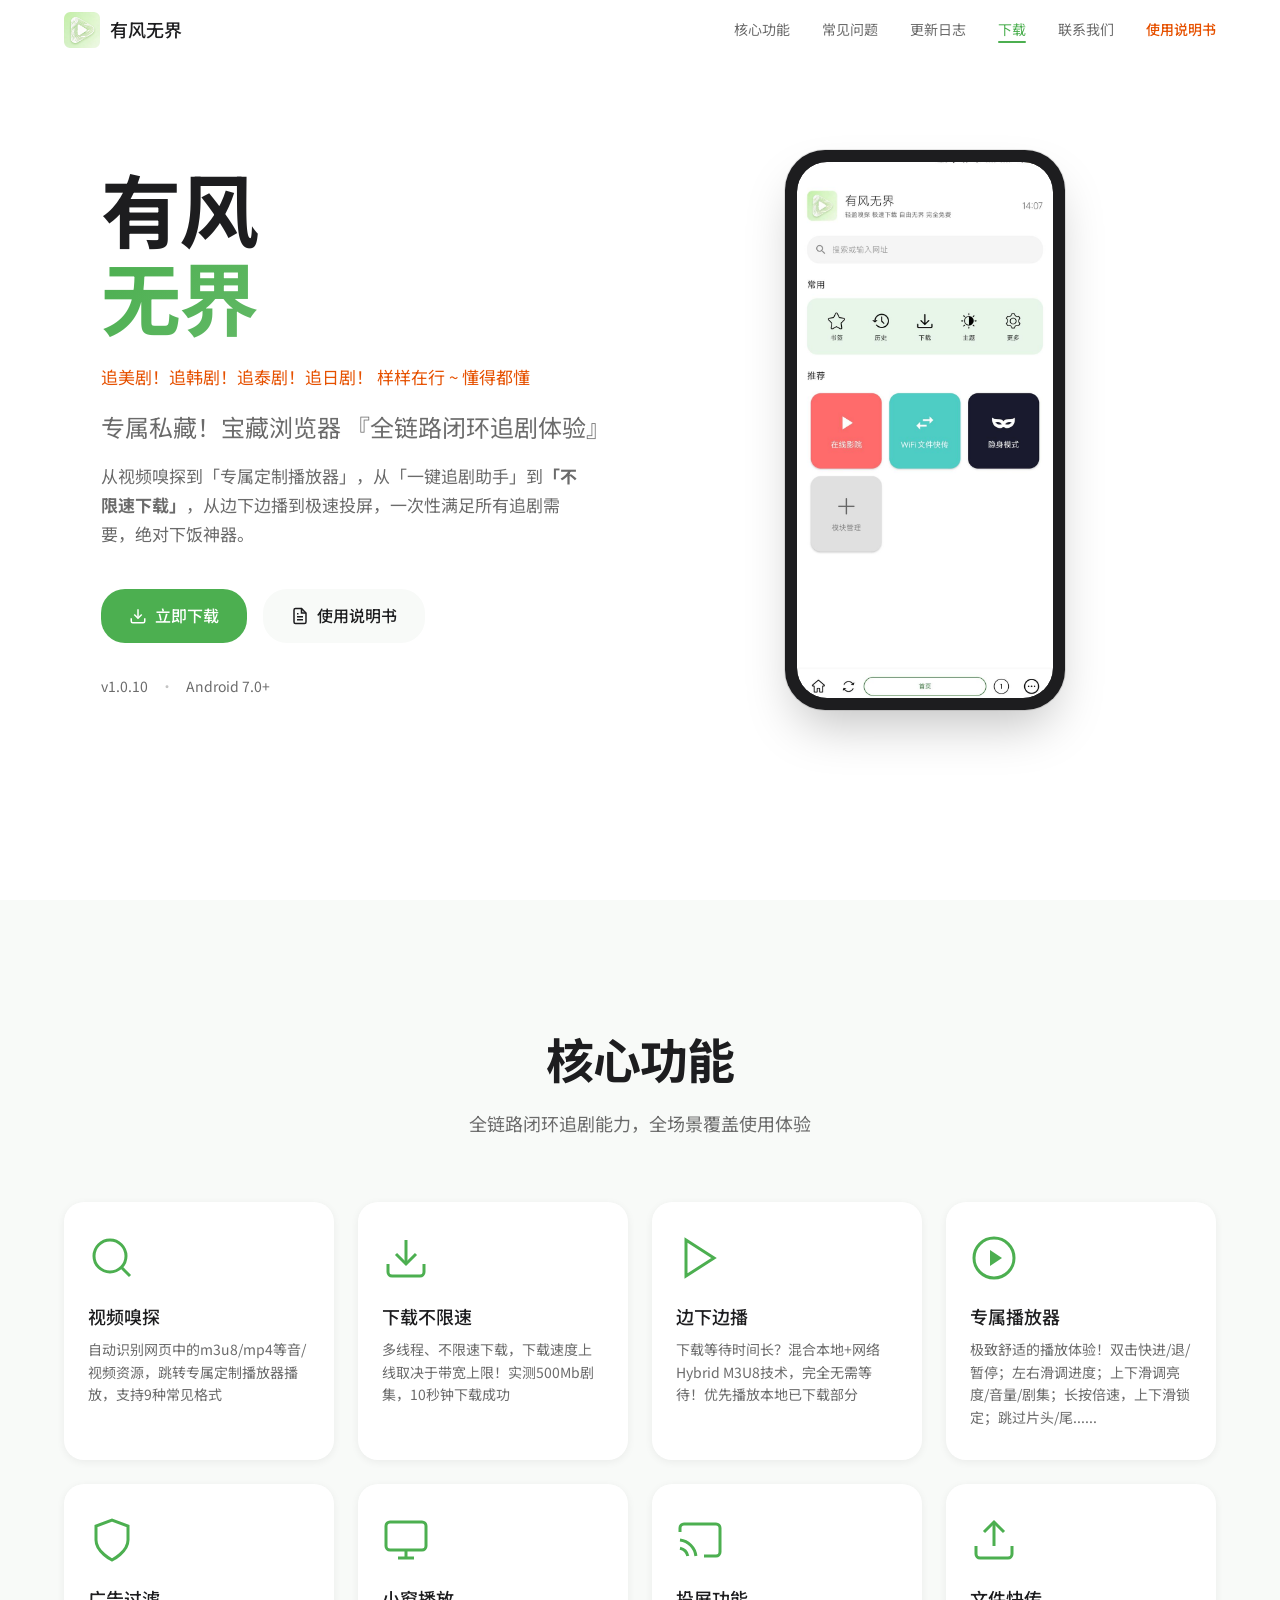
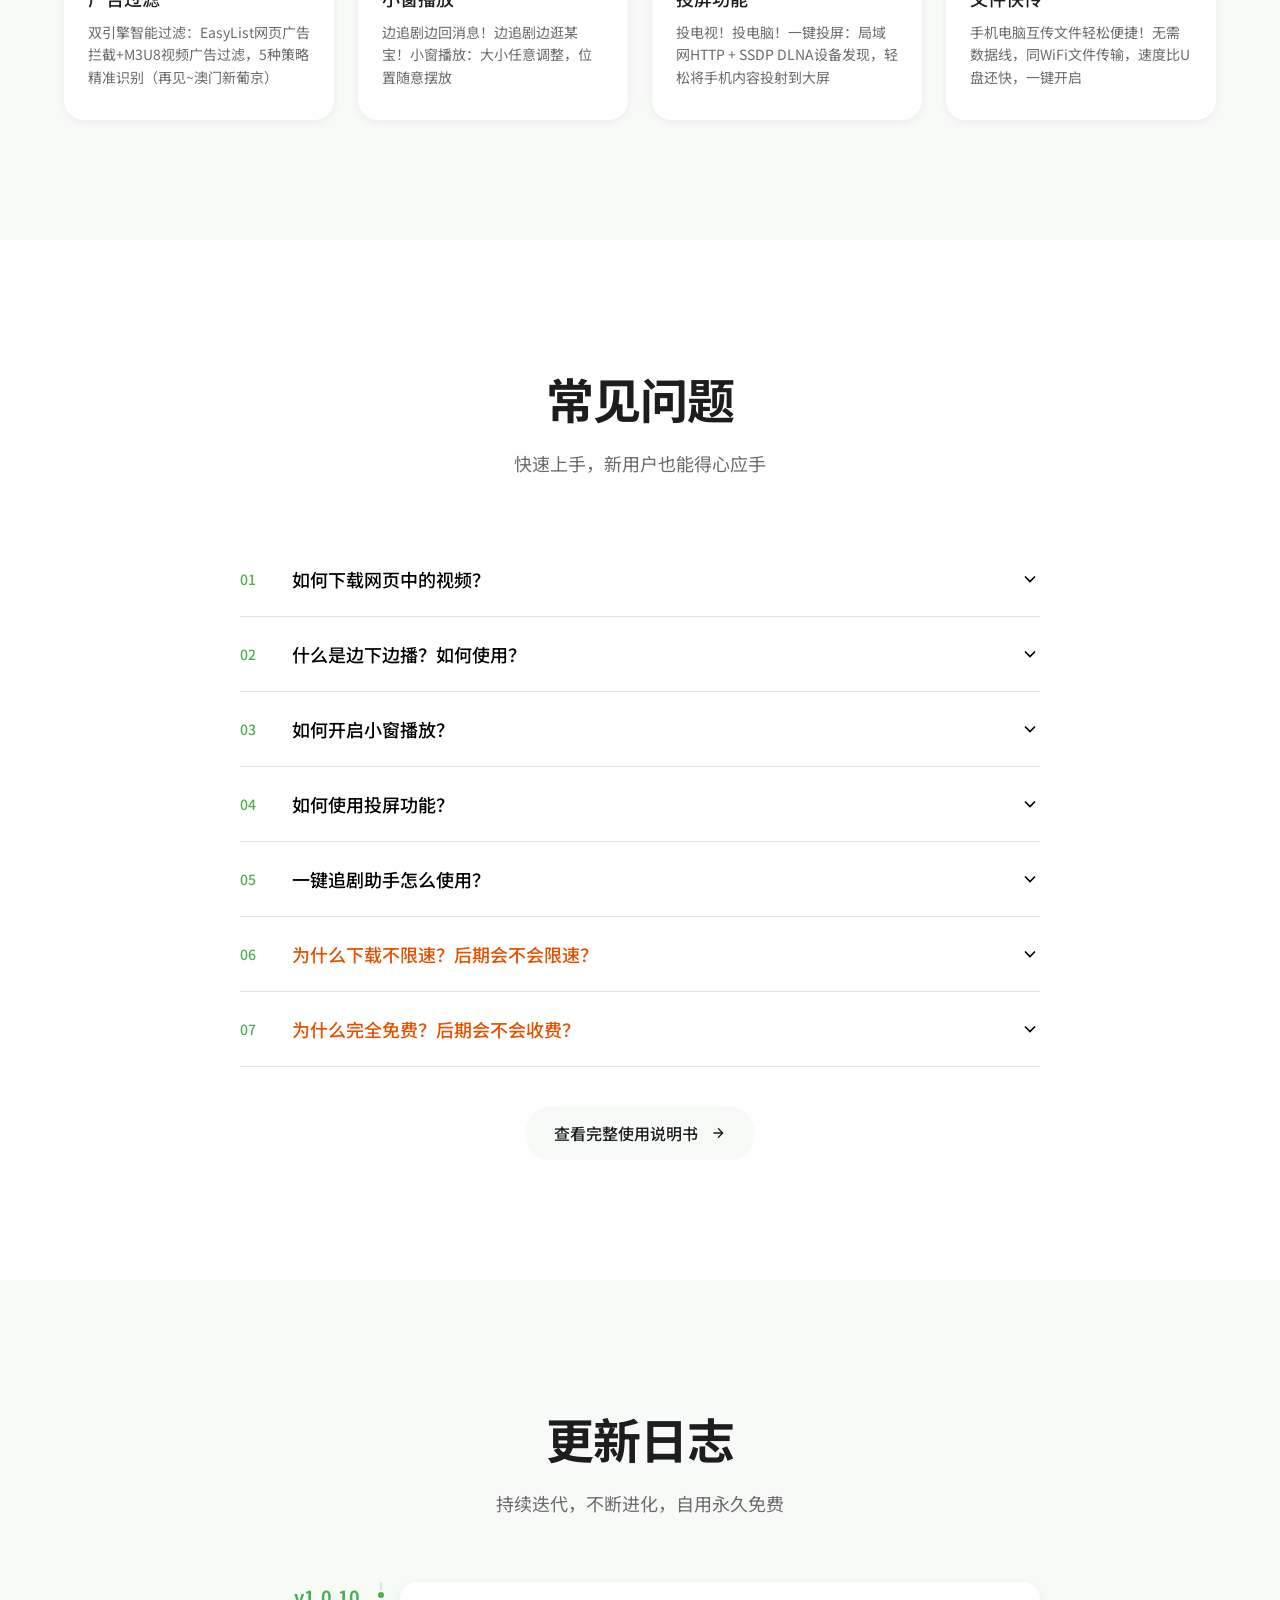
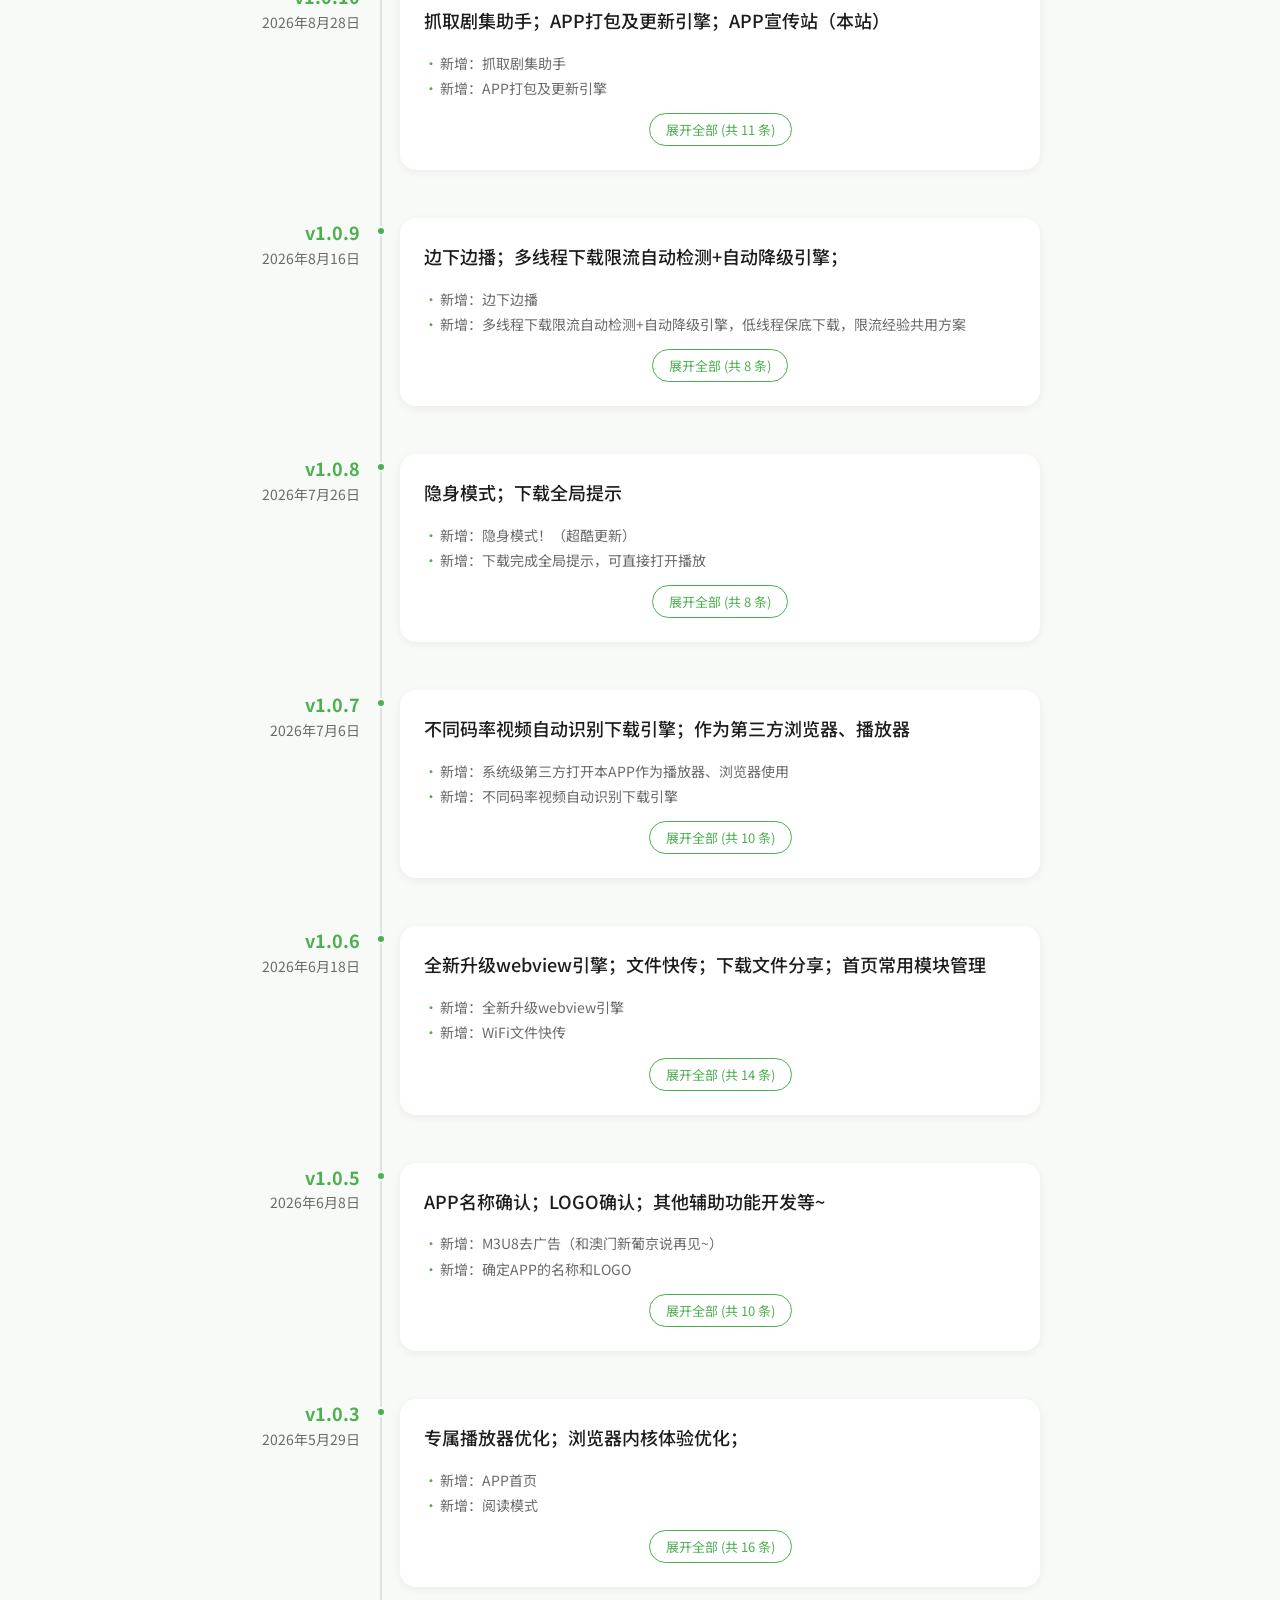
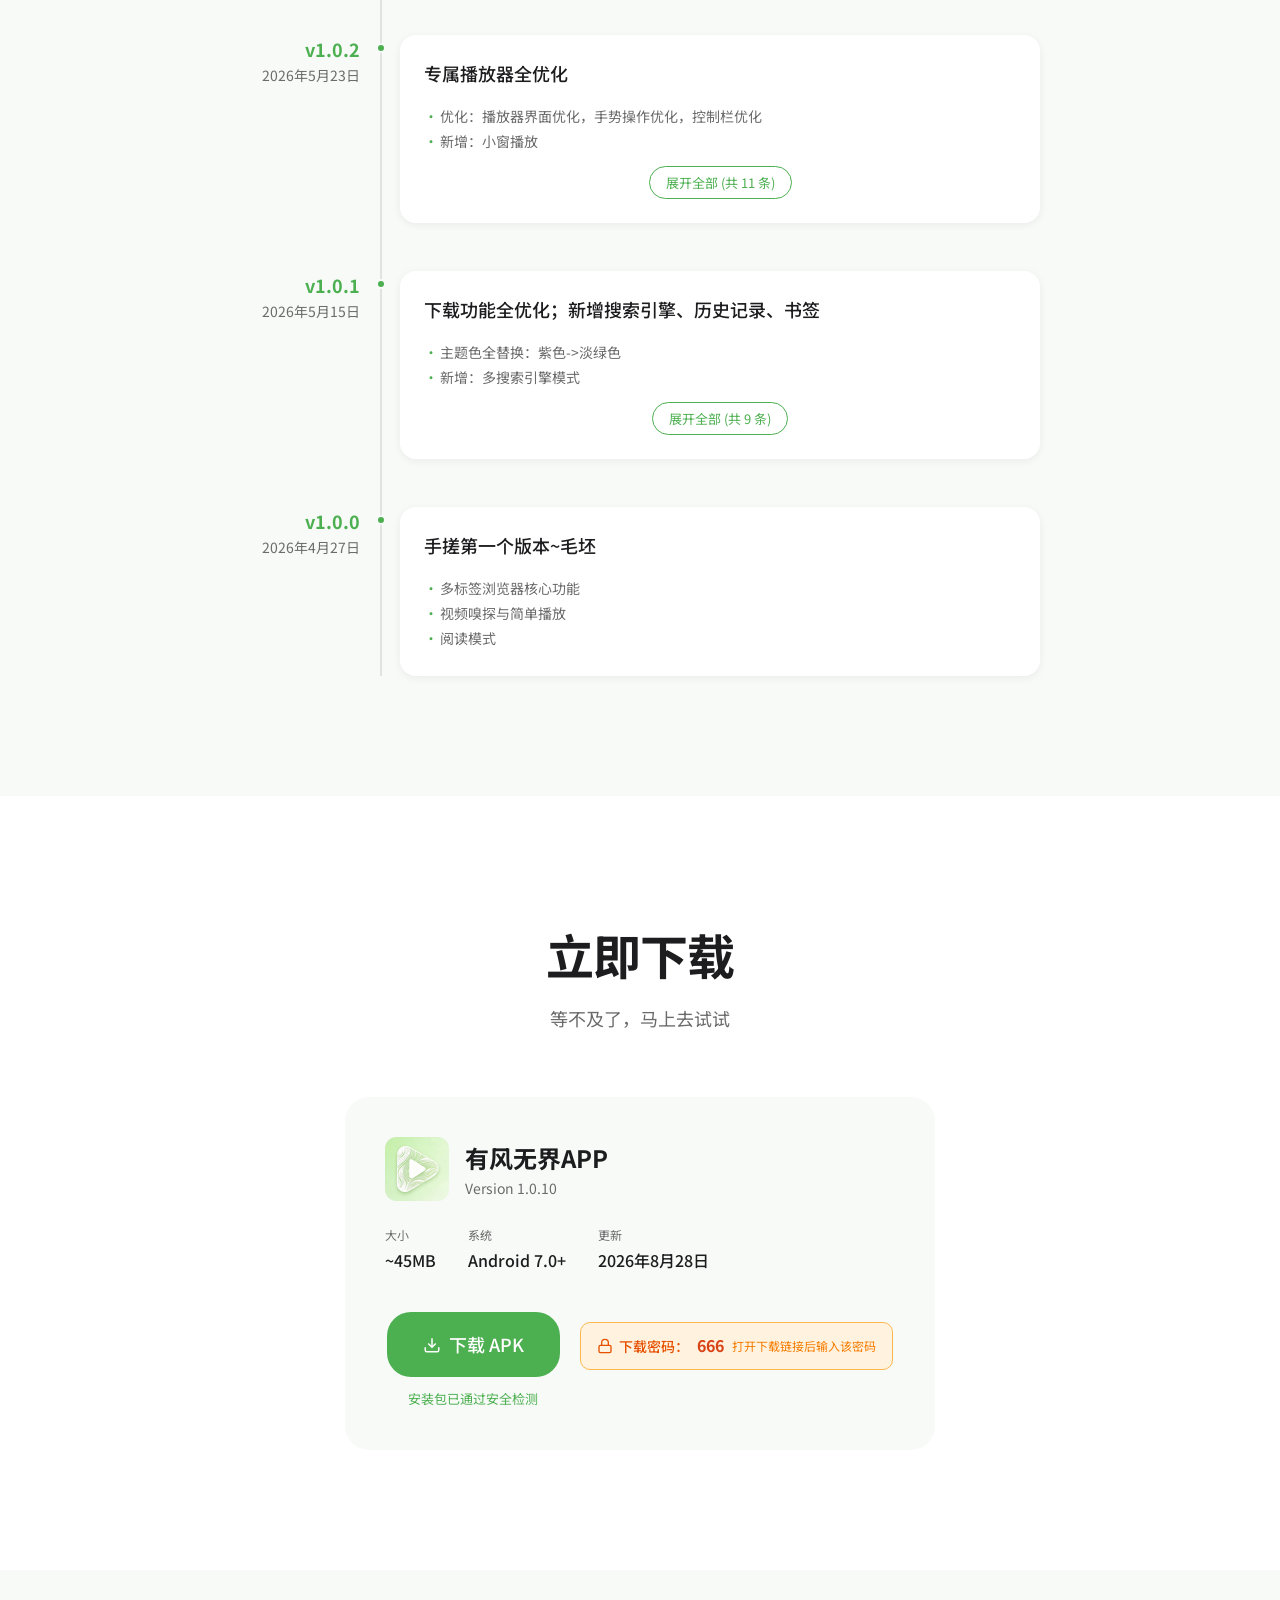
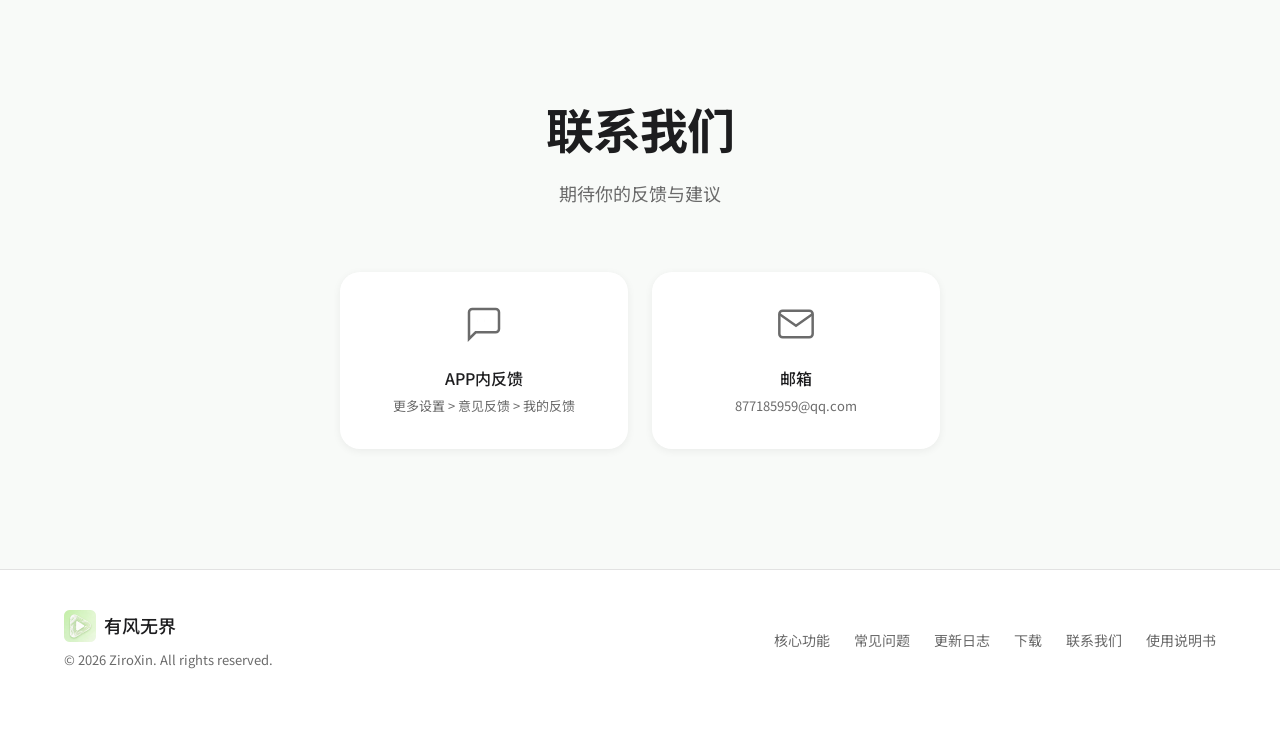
==== commit 9a04000b: "Add: 请作者喝咖啡；优化 关于我" ====
--- a/index.html
+++ b/index.html
@@ -144,7 +144,7 @@
                 </div>
                 <h3 class="feature-title">视频嗅探</h3>
                 <p class="feature-desc">
-                    自动识别网页中的m3u8/mp4等音视频频资源，跳转专属定制播放器播放，支持9种常见格式</p>
+                    自动识别网页中的m3u8/mp4等音/视频资源，跳转专属定制播放器播放，支持9种常见格式</p>
             </div>
             <div class="feature-card">
                 <div class="feature-icon">
@@ -627,7 +627,7 @@
                 </div>
             </div>
             <div class="download-actions">
-                <a href="https://yfwj.lanzout.com/b01euq5mni" target="_blank"
+                <a href="https://www.lanwp.com/b01euq5mni" target="_blank"
                    class="btn btn--primary btn--large">
                     <svg class="btn-icon" viewBox="0 0 24 24" fill="none" stroke="currentColor"
                          stroke-width="2">
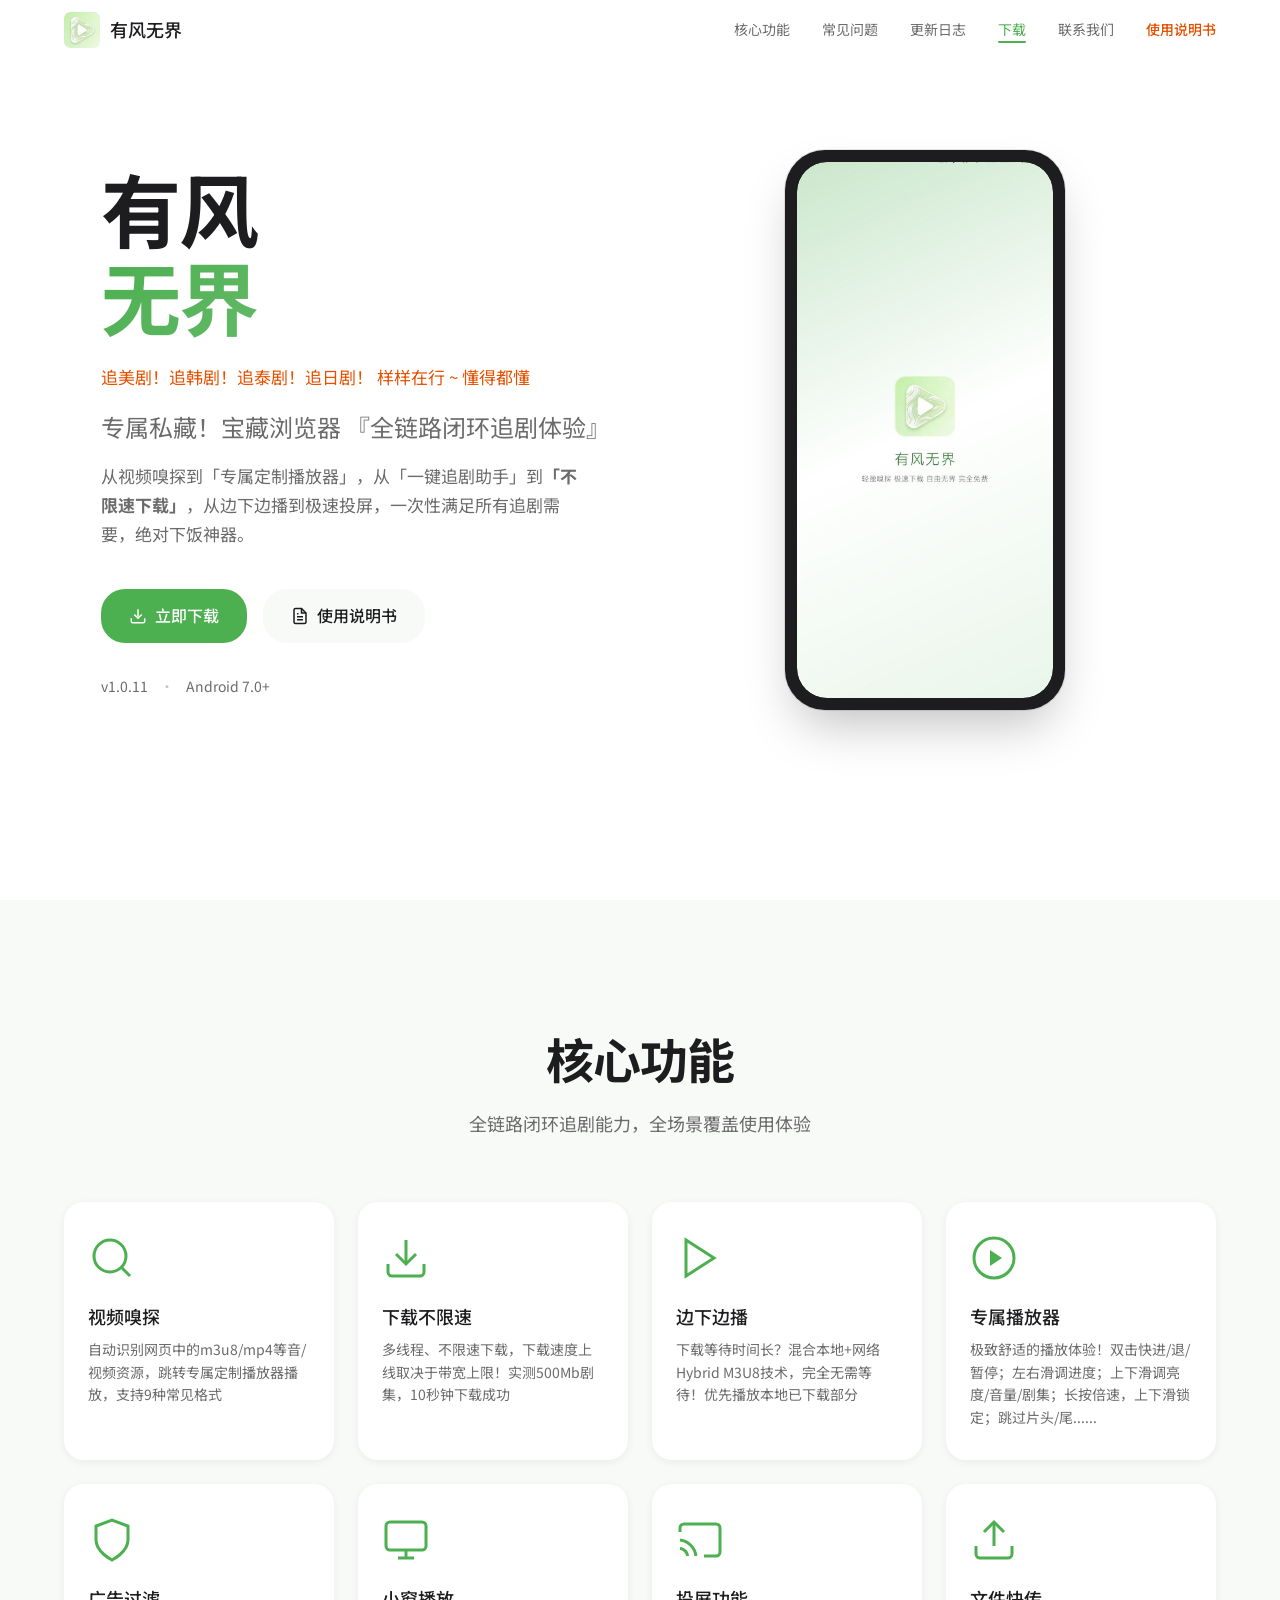
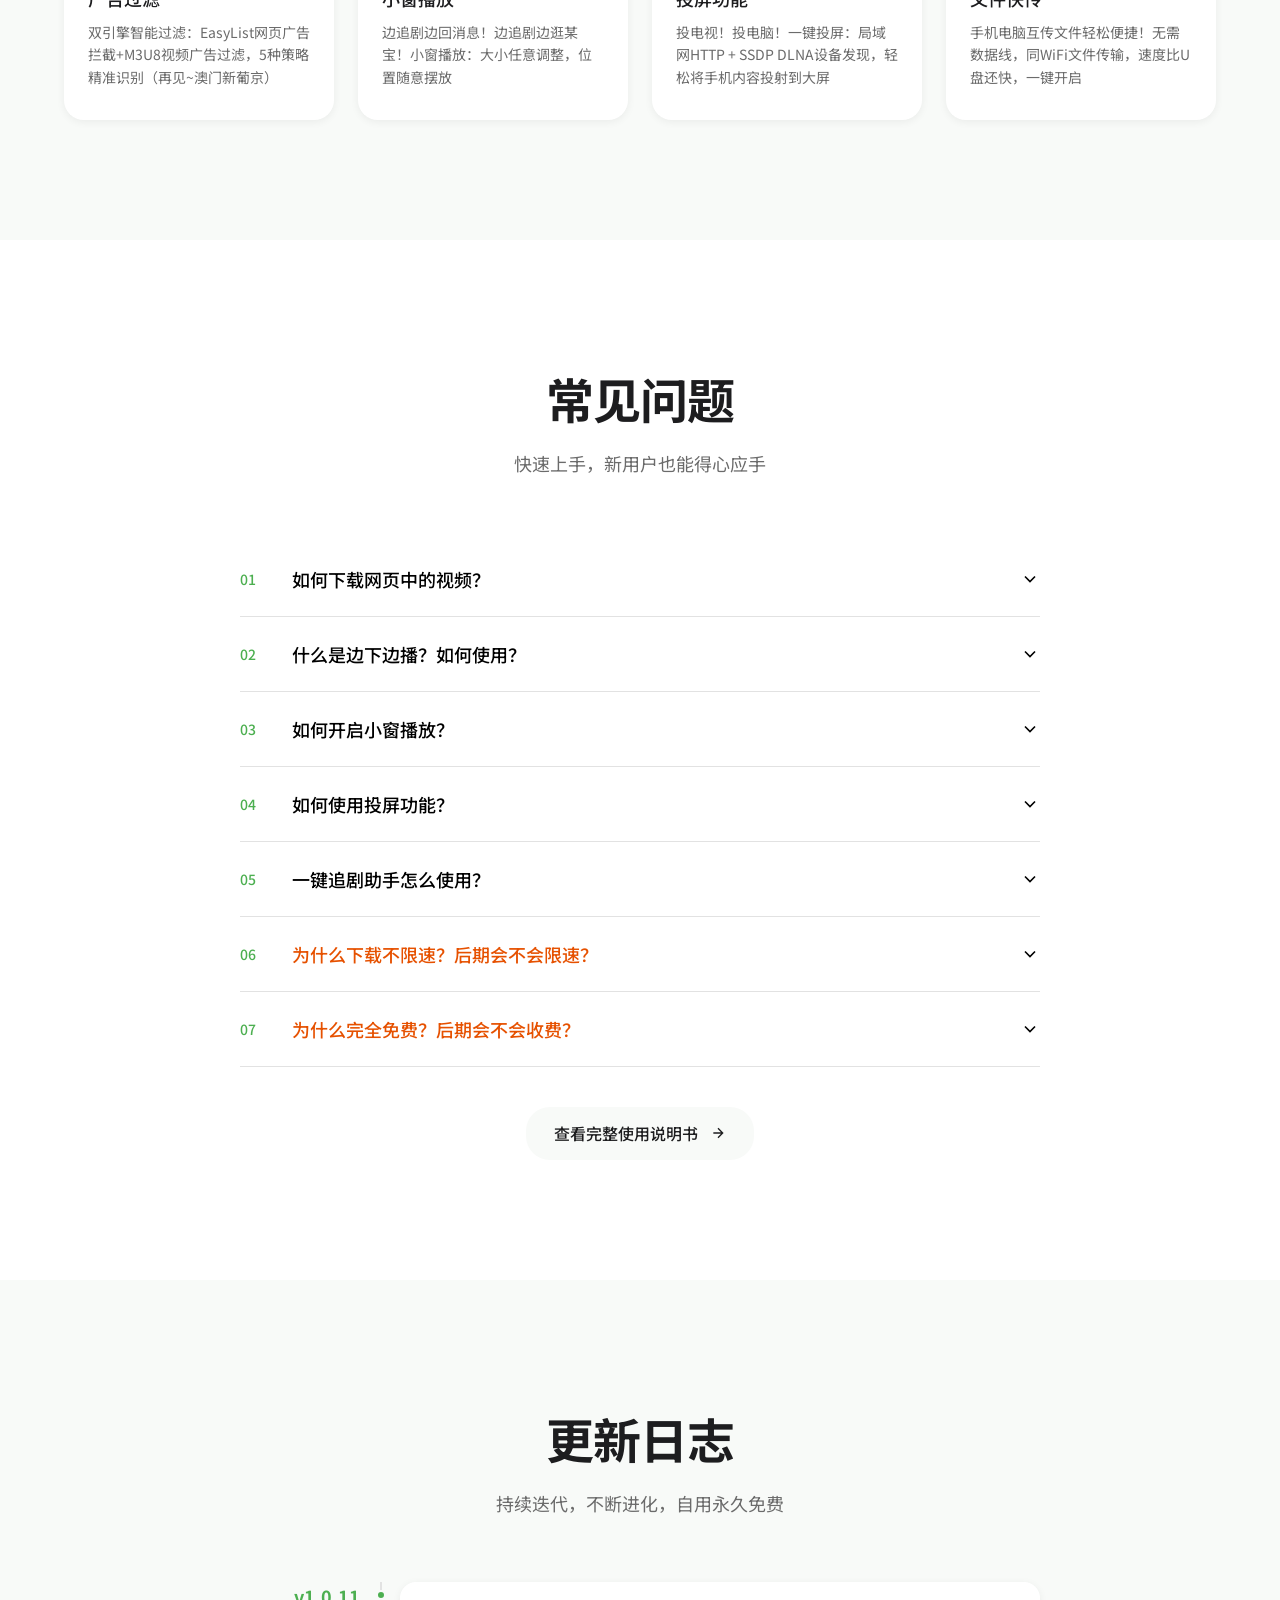
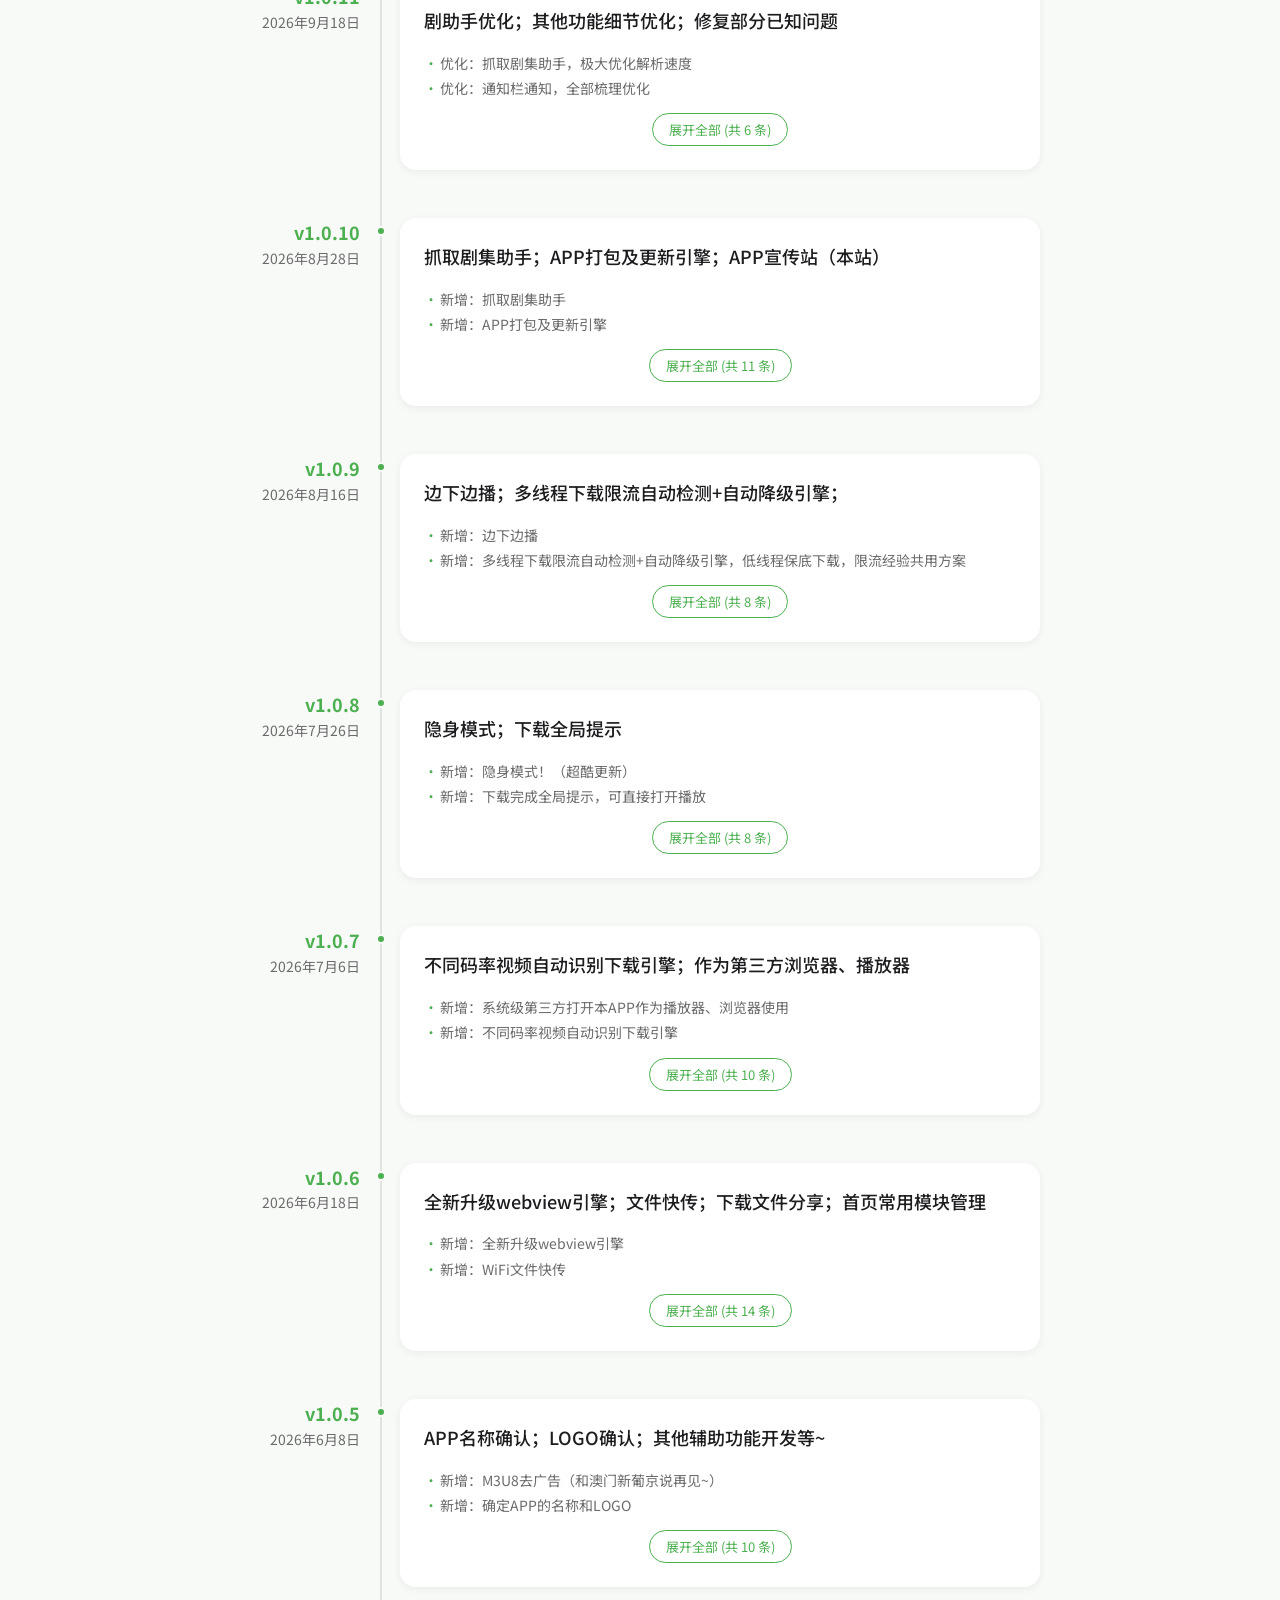
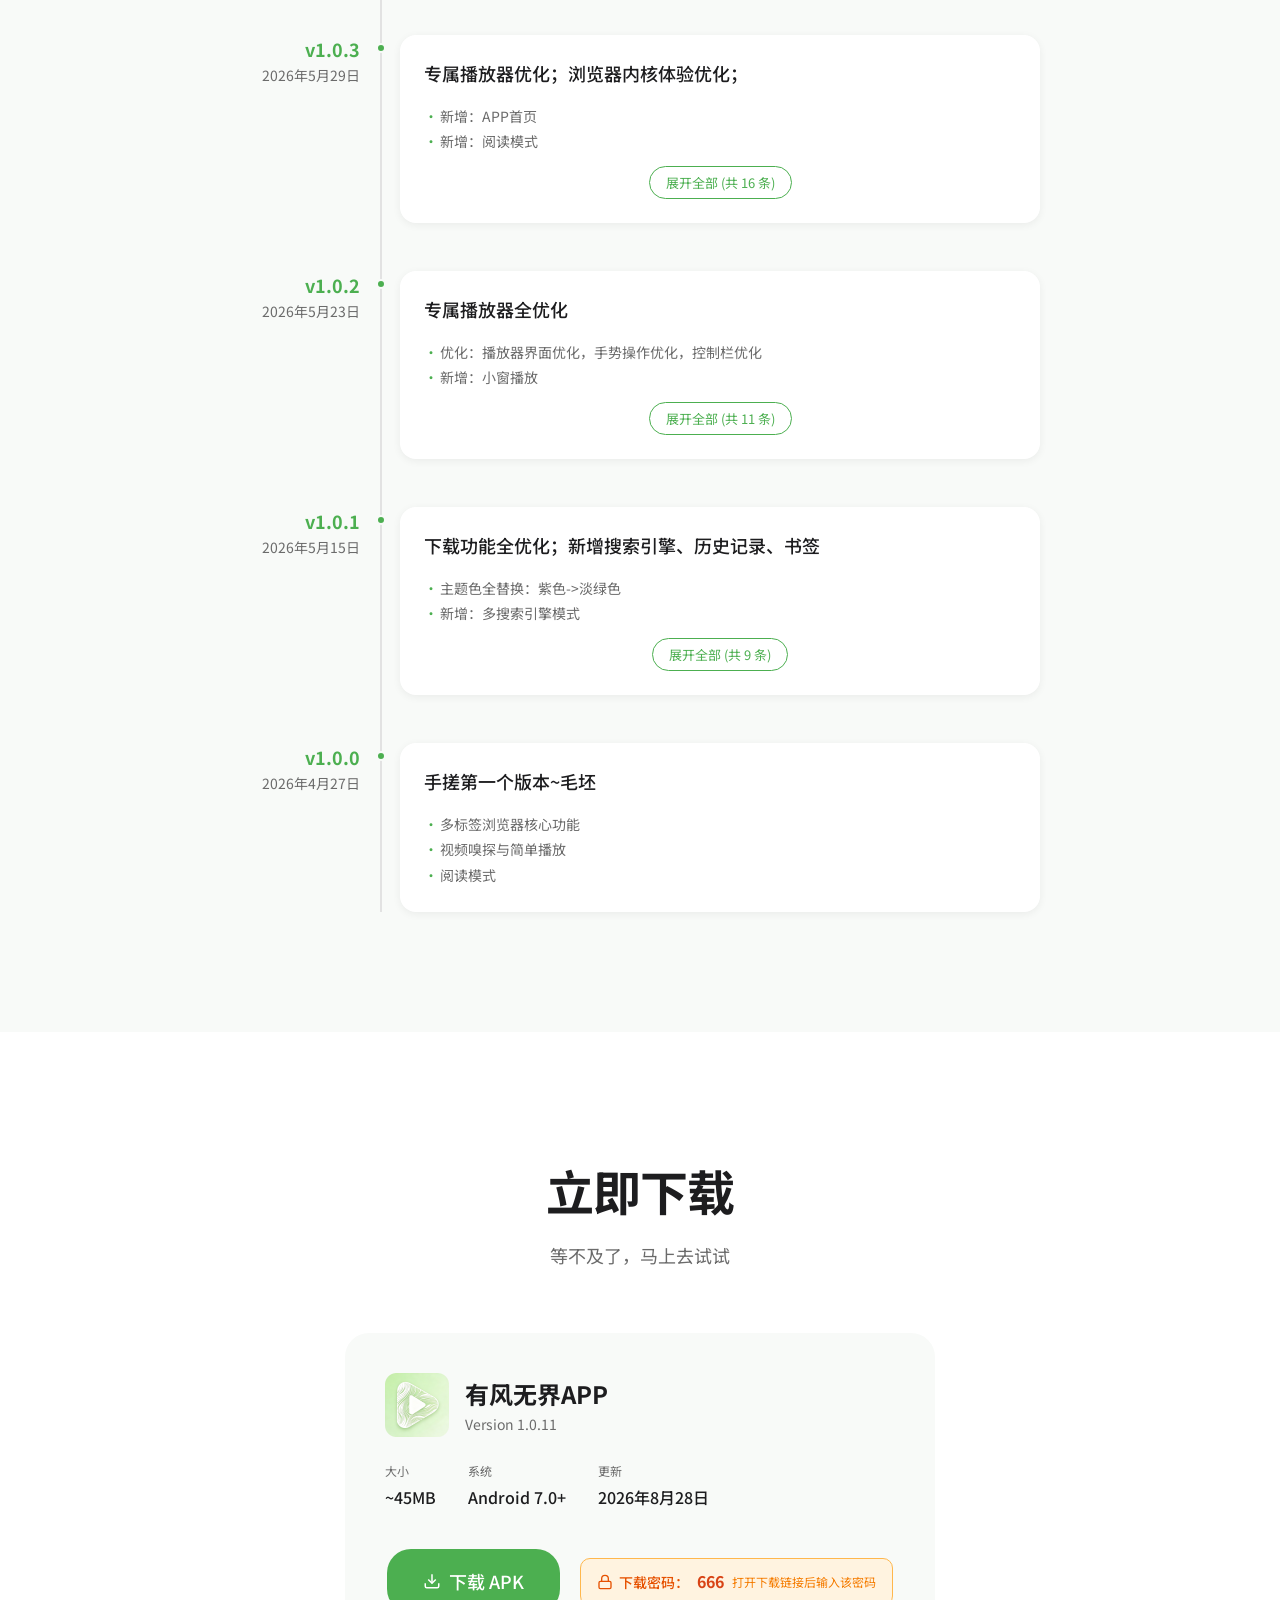
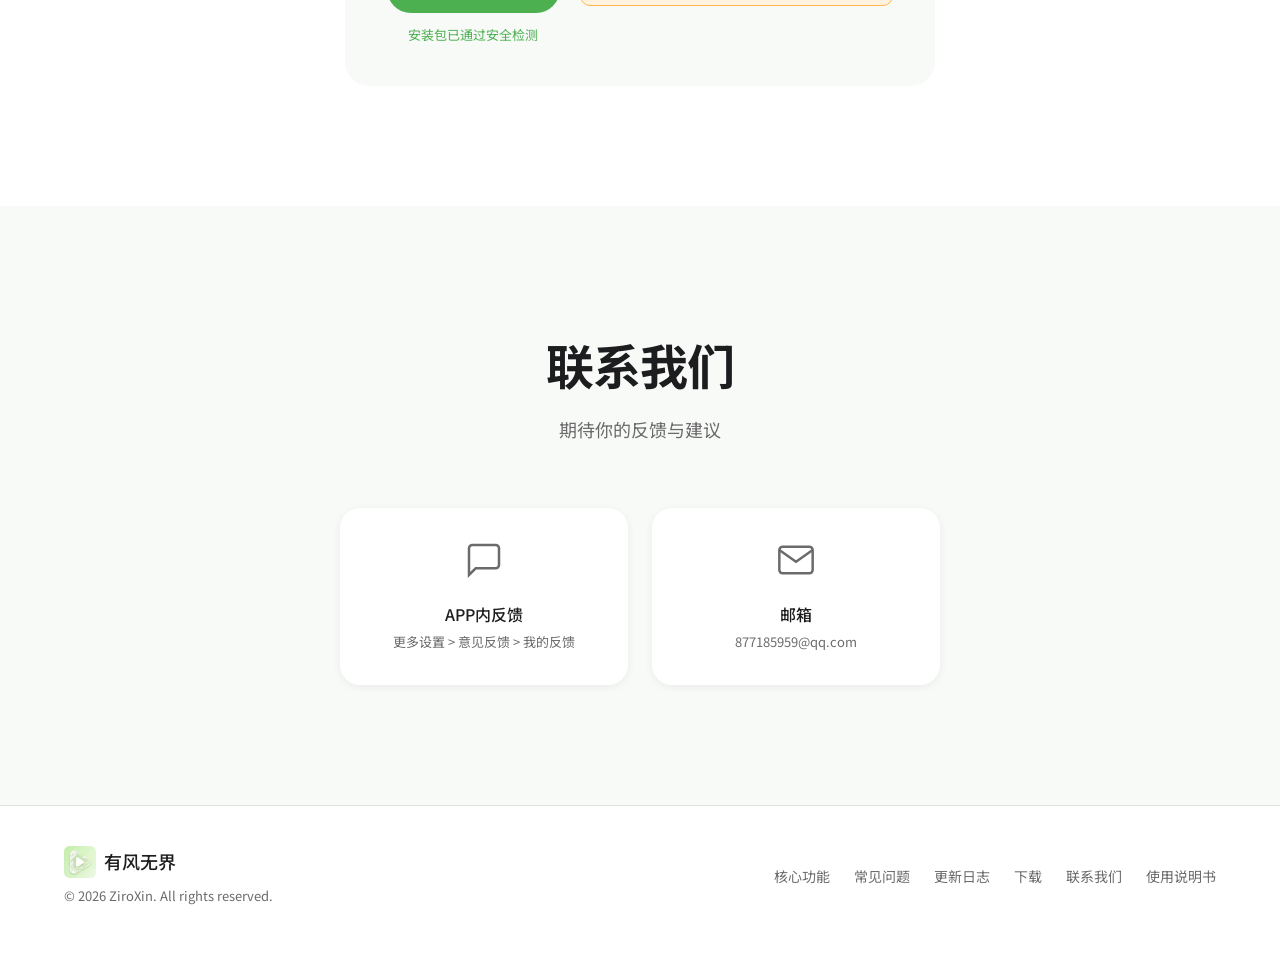
==== commit e0406260: "升级App版本" ====
--- a/index.html
+++ b/index.html
@@ -41,7 +41,11 @@
     <div class="nav-mobile-header">
         <span class="nav-mobile-title">有风无界</span>
         <button class="nav-close" id="navClose" aria-label="关闭菜单">
-            <svg width="16" height="16" viewBox="0 0 24 24" fill="none" stroke="currentColor" stroke-width="2"><line x1="18" y1="6" x2="6" y2="18"/><line x1="6" y1="6" x2="18" y2="18"/></svg>
+            <svg width="16" height="16" viewBox="0 0 24 24" fill="none" stroke="currentColor"
+                 stroke-width="2">
+                <line x1="18" y1="6" x2="6" y2="18"/>
+                <line x1="6" y1="6" x2="18" y2="18"/>
+            </svg>
         </button>
     </div>
     <a href="#features" class="nav-link">核心功能</a>
@@ -90,7 +94,7 @@
                 </a>
             </div>
             <div class="hero-meta">
-                <span class="hero-version">v1.0.10</span>
+                <span class="hero-version">v1.0.11</span>
                 <span class="hero-separator">·</span>
                 <span class="hero-platform">Android 7.0+</span>
             </div>
@@ -156,7 +160,8 @@
                     </svg>
                 </div>
                 <h3 class="feature-title">下载不限速</h3>
-                <p class="feature-desc">多线程、不限速下载，下载速度上线取决于带宽上限！实测500Mb剧集，10秒钟下载成功</p>
+                <p class="feature-desc">
+                    多线程、不限速下载，下载速度上线取决于带宽上限！实测500Mb剧集，10秒钟下载成功</p>
             </div>
             <div class="feature-card">
                 <div class="feature-icon">
@@ -165,7 +170,8 @@
                     </svg>
                 </div>
                 <h3 class="feature-title">边下边播</h3>
-                <p class="feature-desc">下载等待时间长？混合本地+网络Hybrid M3U8技术，完全无需等待！优先播放本地已下载部分</p>
+                <p class="feature-desc">下载等待时间长？混合本地+网络Hybrid
+                    M3U8技术，完全无需等待！优先播放本地已下载部分</p>
             </div>
             <div class="feature-card">
                 <div class="feature-icon">
@@ -175,7 +181,8 @@
                     </svg>
                 </div>
                 <h3 class="feature-title">专属播放器</h3>
-                <p class="feature-desc">极致舒适的播放体验！双击快进/退/暂停；左右滑调进度；上下滑调亮度/音量/剧集；长按倍速，上下滑锁定；跳过片头/尾......</p>
+                <p class="feature-desc">
+                    极致舒适的播放体验！双击快进/退/暂停；左右滑调进度；上下滑调亮度/音量/剧集；长按倍速，上下滑锁定；跳过片头/尾......</p>
             </div>
             <div class="feature-card">
                 <div class="feature-icon">
@@ -184,7 +191,8 @@
                     </svg>
                 </div>
                 <h3 class="feature-title">广告过滤</h3>
-                <p class="feature-desc">双引擎智能过滤：EasyList网页广告拦截+M3U8视频广告过滤，5种策略精准识别（再见~澳门新葡京）</p>
+                <p class="feature-desc">
+                    双引擎智能过滤：EasyList网页广告拦截+M3U8视频广告过滤，5种策略精准识别（再见~澳门新葡京）</p>
             </div>
             <div class="feature-card">
                 <div class="feature-icon">
@@ -195,7 +203,8 @@
                     </svg>
                 </div>
                 <h3 class="feature-title">小窗播放</h3>
-                <p class="feature-desc">边追剧边回消息！边追剧边逛某宝！小窗播放：大小任意调整，位置随意摆放</p>
+                <p class="feature-desc">
+                    边追剧边回消息！边追剧边逛某宝！小窗播放：大小任意调整，位置随意摆放</p>
             </div>
             <div class="feature-card">
                 <div class="feature-icon">
@@ -205,7 +214,8 @@
                     </svg>
                 </div>
                 <h3 class="feature-title">投屏功能</h3>
-                <p class="feature-desc">投电视！投电脑！一键投屏：局域网HTTP + SSDP DLNA设备发现，轻松将手机内容投射到大屏</p>
+                <p class="feature-desc">投电视！投电脑！一键投屏：局域网HTTP + SSDP
+                    DLNA设备发现，轻松将手机内容投射到大屏</p>
             </div>
             <div class="feature-card">
                 <div class="feature-icon">
@@ -216,7 +226,8 @@
                     </svg>
                 </div>
                 <h3 class="feature-title">文件快传</h3>
-                <p class="feature-desc">手机电脑互传文件轻松便捷！无需数据线，同WiFi文件传输，速度比U盘还快，一键开启</p>
+                <p class="feature-desc">
+                    手机电脑互传文件轻松便捷！无需数据线，同WiFi文件传输，速度比U盘还快，一键开启</p>
             </div>
         </div>
     </div>
@@ -244,7 +255,8 @@
                     <p>2. APP自动识别页面中的视频资源</p>
                     <p>3. APP自动打开专属播放器，加载展示资源列表</p>
                     <p>4. APP自动开始播放视频，如果检测到新的资源，会实时更新资源列表</p>
-                    <p>5. 可以观看在线视频，也可以点击下载按钮（支持自动提示下载），弹出下载对话框修改剧名，点击确定开始在下载</p>
+                    <p>5.
+                        可以观看在线视频，也可以点击下载按钮（支持自动提示下载），弹出下载对话框修改剧名，点击确定开始在下载</p>
                     <p>6. 在下载管理中查看进度，支持断点续传</p>
                 </div>
             </div>
@@ -258,7 +270,8 @@
                     </svg>
                 </button>
                 <div class="guide-answer">
-                    <p>边下边播：视频下载中就能开始看！已下载的部分自动播放本地资源，未下载的播放网络资源。</p>
+                    <p>
+                        边下边播：视频下载中就能开始看！已下载的部分自动播放本地资源，未下载的播放网络资源。</p>
                     <p>1. 开始下载一个视频</p>
                     <p>2. 在“下载中”列表内，点击“更多”按钮</p>
                     <p>3. 弹出菜单内点击“边下边播”</p>
@@ -277,10 +290,12 @@
                 </button>
                 <div class="guide-answer">
                     <p>1. 在专属播放器内播放视频时，点击右侧中间小窗播放按钮</p>
-                    <p>2. 视频会缩小为可拖动的悬浮小窗（首次打开，会提示开启系统“在其他窗口上层显示”的权限）</p>
+                    <p>2.
+                        视频会缩小为可拖动的悬浮小窗（首次打开，会提示开启系统“在其他窗口上层显示”的权限）</p>
                     <p>3. 小窗可自由拖动调整大小，也可以随意拖动到屏幕任意位置</p>
                     <p>4. 支持通知栏控制：暂停/播放、上一集/下一集、长按倍速等</p>
-                    <p>5. 点击右上角x号，或拖动到屏幕地区关闭区域，可快速关闭小窗（打开APP仍会继续播放）</p>
+                    <p>5.
+                        点击右上角x号，或拖动到屏幕地区关闭区域，可快速关闭小窗（打开APP仍会继续播放）</p>
                 </div>
             </div>
             <div class="guide-item">
@@ -314,16 +329,20 @@
                     <p>1. 打开要追的剧集（例如：老友记第一季）列表页面</p>
                     <p>2. 点击APP底部导航“更多”按钮，点击“剧助手”，会进入选择剧集模式</p>
                     <p>3. 点选剧集所在区域（有辅助选择父级等），确定选取后，点击确认按钮</p>
-                    <p>4. 自动解析区域内所有剧集，并弹出剧集选择弹窗（例如：第x集），输入剧集名称（老友记第一季）、选取要下载的剧集（支持全选），点击确定</p>
+                    <p>4.
+                        自动解析区域内所有剧集，并弹出剧集选择弹窗（例如：第x集），输入剧集名称（老友记第一季）、选取要下载的剧集（支持全选），点击确定</p>
                     <p><strong>解析下载</strong>：</p>
-                    <p>5. 自动进入剧集解析页面，等待解析完成（关闭页面后，可以从左下角泡泡条重新打开）</p>
-                    <p>6. 等待解析完成后，自动创建下载任务，下载成功的剧集，自动进入同一分组“老友记第一季”</p>
+                    <p>5.
+                        自动进入剧集解析页面，等待解析完成（关闭页面后，可以从左下角泡泡条重新打开）</p>
+                    <p>6.
+                        等待解析完成后，自动创建下载任务，下载成功的剧集，自动进入同一分组“老友记第一季”</p>
                 </div>
             </div>
             <div class="guide-item">
                 <button class="guide-trigger">
                     <span class="guide-number">06</span>
-                    <span class="guide-question" style="color:#E65100;">为什么下载不限速？后期会不会限速？</span>
+                    <span class="guide-question"
+                          style="color:#E65100;">为什么下载不限速？后期会不会限速？</span>
                     <svg class="guide-arrow" viewBox="0 0 24 24" fill="none" stroke="currentColor"
                          stroke-width="2">
                         <polyline points="6 9 12 15 18 9"/>
@@ -331,7 +350,8 @@
                 </button>
                 <div class="guide-answer">
                     <p><strong>为什么不限速？</strong>：</p>
-                    <p>1. 本App只是一个“辅助工具”，所有下载只和你自己的手机交互，不经过任何“我方”服务器</p>
+                    <p>1.
+                        本App只是一个“辅助工具”，所有下载只和你自己的手机交互，不经过任何“我方”服务器</p>
                     <p>2. 因此“我方”没有任何成本~</p>
                     <p>3. 限速只能让本工具不好用，所以限速不符合我的利益</p>
                     <p><strong>后期会不会限速？</strong>：</p>
@@ -342,7 +362,8 @@
             <div class="guide-item">
                 <button class="guide-trigger">
                     <span class="guide-number">07</span>
-                    <span class="guide-question" style="color:#E65100;">为什么完全免费？后期会不会收费？</span>
+                    <span class="guide-question"
+                          style="color:#E65100;">为什么完全免费？后期会不会收费？</span>
                     <svg class="guide-arrow" viewBox="0 0 24 24" fill="none" stroke="currentColor"
                          stroke-width="2">
                         <polyline points="6 9 12 15 18 9"/>
@@ -351,13 +372,15 @@
                 <div class="guide-answer">
                     <p><strong>为什么完全免费？</strong>：</p>
                     <p>1. 有风无界本来是我自己开发给自己用的小助手！</p>
-                    <p>2. 根据“马斯洛需求层次”理论，被人需要属于第三层次的“归属与爱的需求（社交需求）”</p>
+                    <p>2.
+                        根据“马斯洛需求层次”理论，被人需要属于第三层次的“归属与爱的需求（社交需求）”</p>
                     <p>3. 我当然也有那种 “希望被人看到” 的小小虚荣心~</p>
                     <p>4. 所以把它分享出来，供大家一起用，只希望你给我点点赞，给点鼓励</p>
                     <p><strong>后期会不会收费？</strong>：</p>
                     <p>5. 绝对不会！</p>
                     <p>6. 本人普通牛马一枚~ 有风无界完全是我闲暇时间所作，我希望它一直纯粹下去</p>
-                    <p>7. 说的矫情点：生命本没有意义，能有人通过它获取一点快乐，它就有意义了，我的生命也就多了一点意义</p>
+                    <p>7.
+                        说的矫情点：生命本没有意义，能有人通过它获取一点快乐，它就有意义了，我的生命也就多了一点意义</p>
                 </div>
             </div>
         </div>
@@ -381,6 +404,23 @@
             <p class="section-subtitle">持续迭代，不断进化，自用永久免费</p>
         </div>
         <div class="timeline">
+            <div class="timeline-item">
+                <div class="timeline-marker">
+                    <span class="timeline-version">v1.0.11</span>
+                    <span class="timeline-date">2026年9月18日</span>
+                </div>
+                <div class="timeline-content">
+                    <h3 class="timeline-title">剧助手优化；其他功能细节优化；修复部分已知问题</h3>
+                    <ul class="timeline-list">
+                        <li>优化：抓取剧集助手，极大优化解析速度</li>
+                        <li>优化：通知栏通知，全部梳理优化</li>
+                        <li>优化：快进快退时长配置优化</li>
+                        <li>优化：刷新提醒优化</li>
+                        <li>优化：其他功能细节优化</li>
+                        <li>修复：修复部分已知问题</li>
+                    </ul>
+                </div>
+            </div>
             <div class="timeline-item">
                 <div class="timeline-marker">
                     <span class="timeline-version">v1.0.10</span>
@@ -412,7 +452,9 @@
                     <h3 class="timeline-title">边下边播；多线程下载限流自动检测+自动降级引擎；</h3>
                     <ul class="timeline-list">
                         <li>新增：边下边播</li>
-                        <li>新增：多线程下载限流自动检测+自动降级引擎，低线程保底下载，限流经验共用方案</li>
+                        <li>
+                            新增：多线程下载限流自动检测+自动降级引擎，低线程保底下载，限流经验共用方案
+                        </li>
                         <li>新增：文件缺失导致的下载失败，手动强制合并</li>
                         <li>优化：M3U8广告过滤策略，再次升级优化</li>
                         <li>优化：边下边播易用性优化</li>
@@ -447,7 +489,8 @@
                     <span class="timeline-date">2026年7月6日</span>
                 </div>
                 <div class="timeline-content">
-                    <h3 class="timeline-title">不同码率视频自动识别下载引擎；作为第三方浏览器、播放器</h3>
+                    <h3 class="timeline-title">
+                        不同码率视频自动识别下载引擎；作为第三方浏览器、播放器</h3>
                     <ul class="timeline-list">
                         <li>新增：系统级第三方打开本APP作为播放器、浏览器使用</li>
                         <li>新增：不同码率视频自动识别下载引擎</li>
@@ -468,7 +511,8 @@
                     <span class="timeline-date">2026年6月18日</span>
                 </div>
                 <div class="timeline-content">
-                    <h3 class="timeline-title">全新升级webview引擎；文件快传；下载文件分享；首页常用模块管理</h3>
+                    <h3 class="timeline-title">
+                        全新升级webview引擎；文件快传；下载文件分享；首页常用模块管理</h3>
                     <ul class="timeline-list">
                         <li>新增：全新升级webview引擎</li>
                         <li>新增：WiFi文件快传</li>
@@ -608,7 +652,7 @@
                     <img src="logo.png" alt="有风无界" class="download-icon">
                     <div>
                         <h3 class="download-name">有风无界APP</h3>
-                        <p class="download-version">Version 1.0.10</p>
+                        <p class="download-version">Version 1.0.11</p>
                     </div>
                 </div>
                 <div class="download-specs">
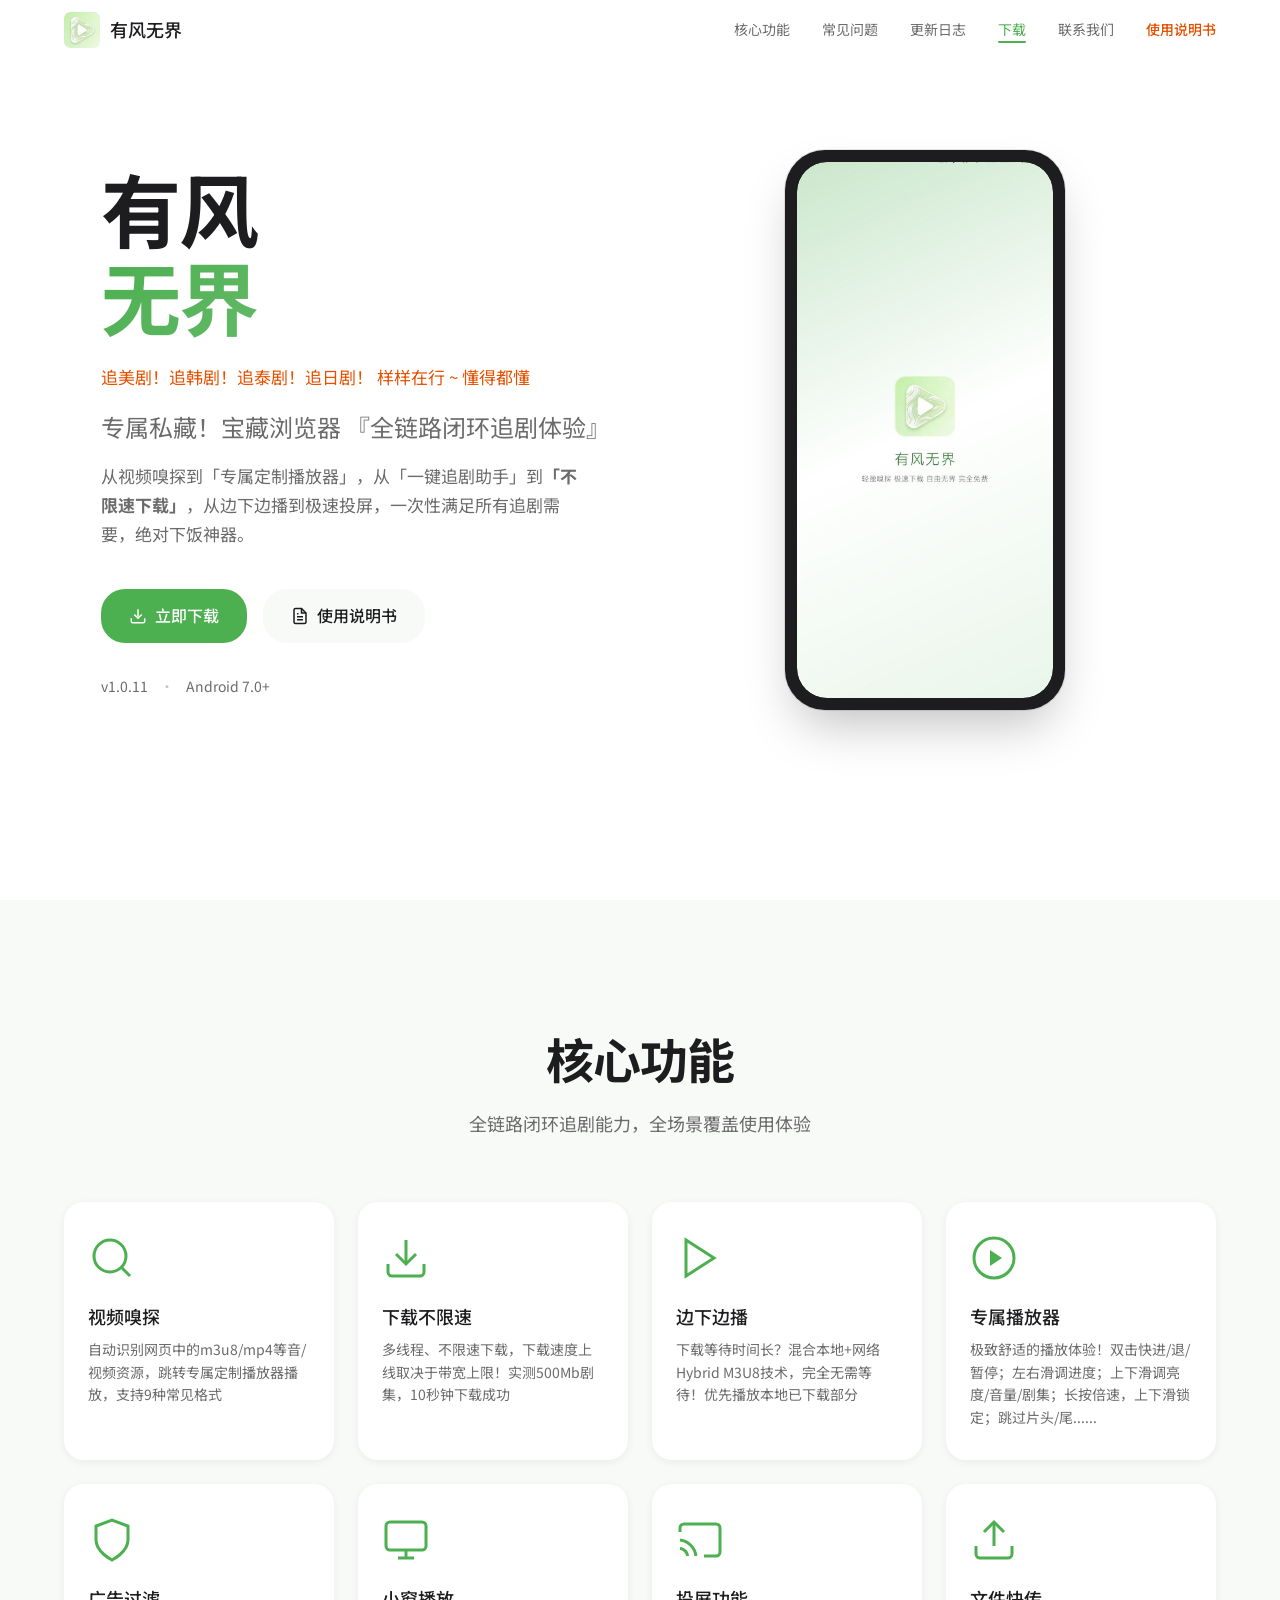
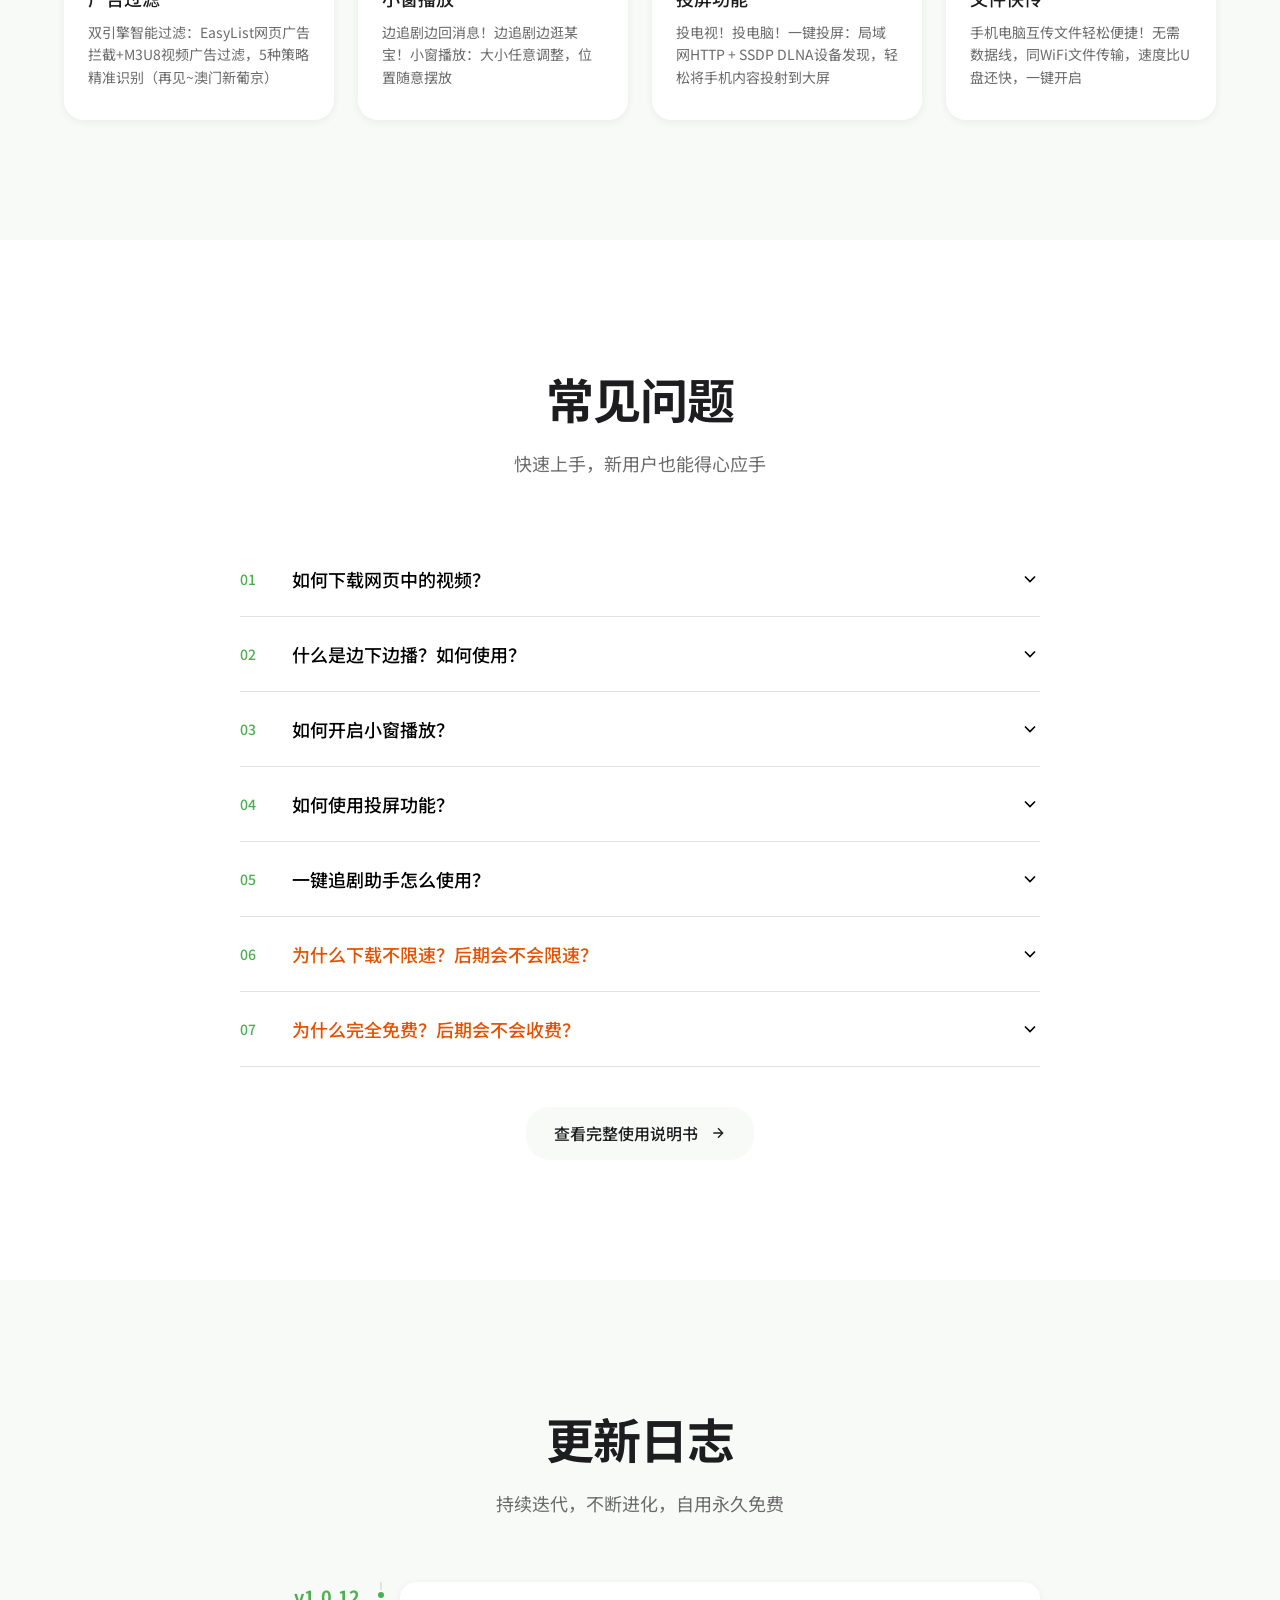
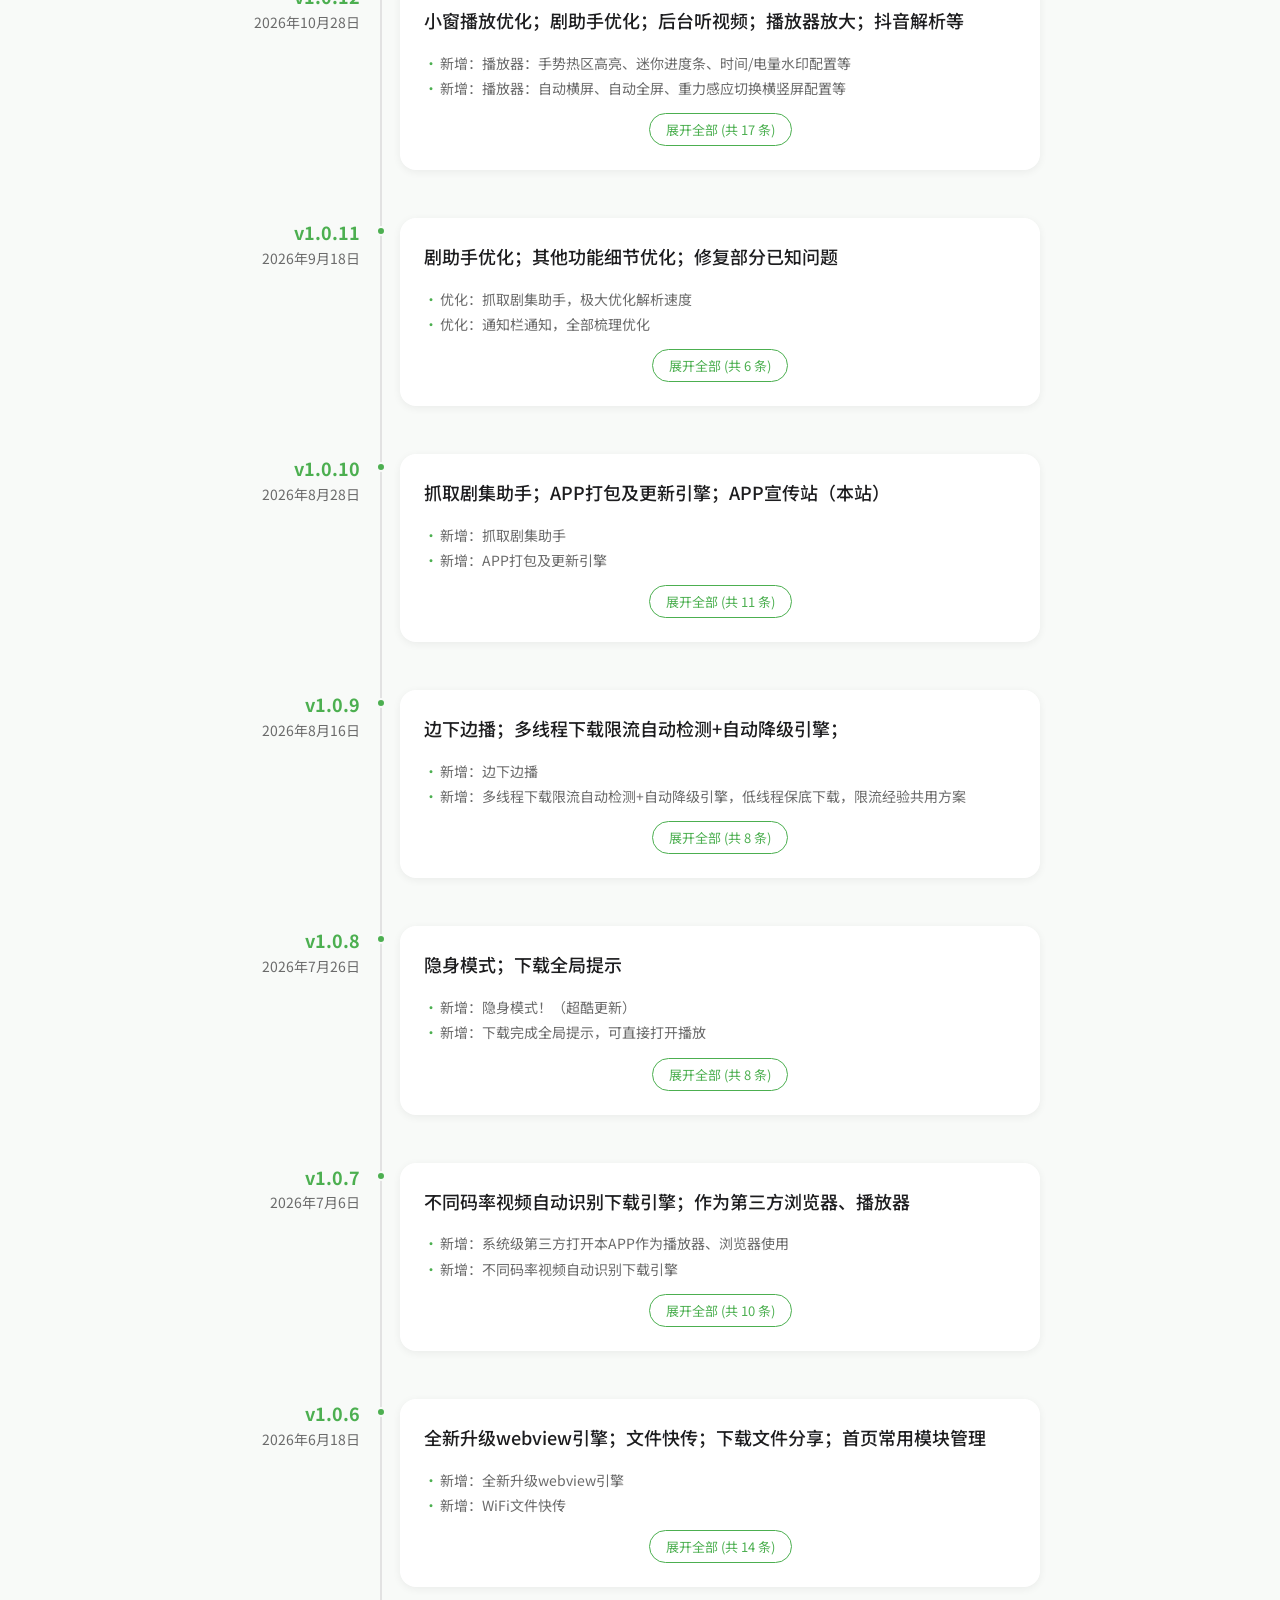
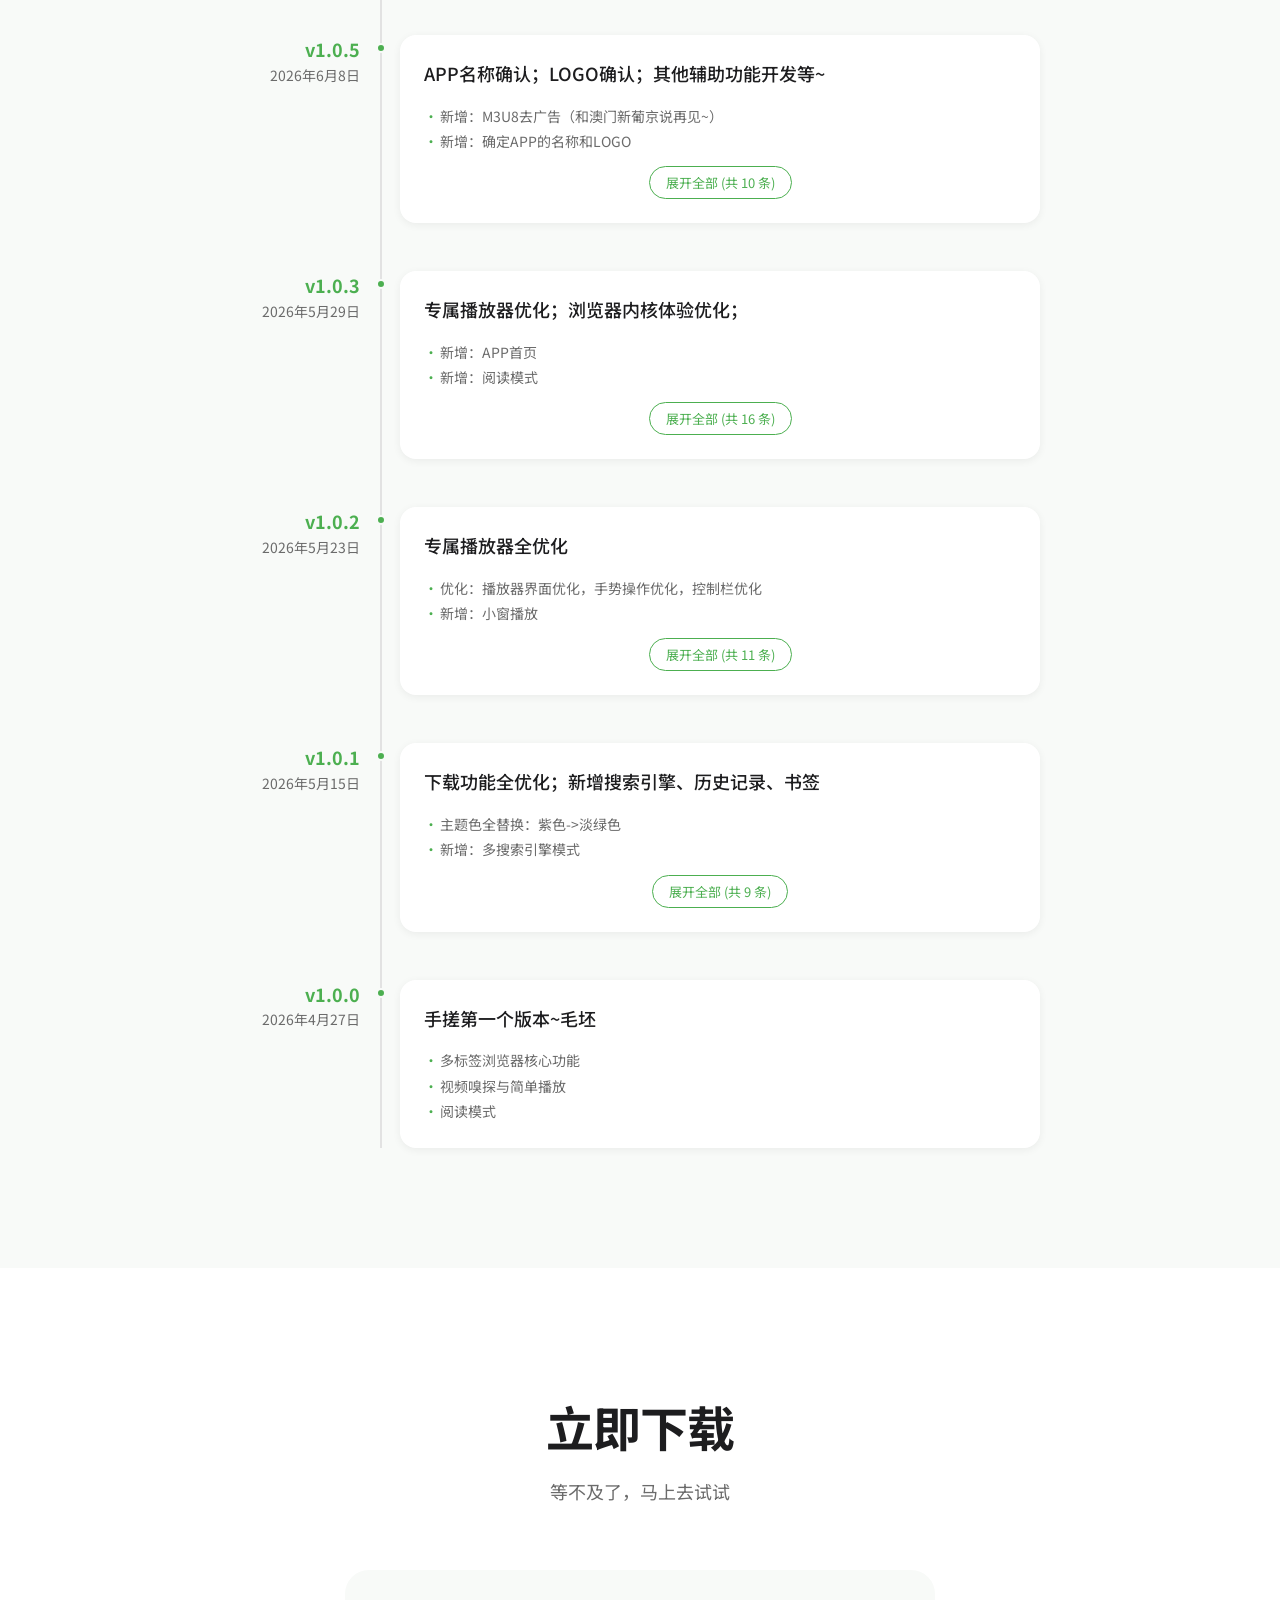
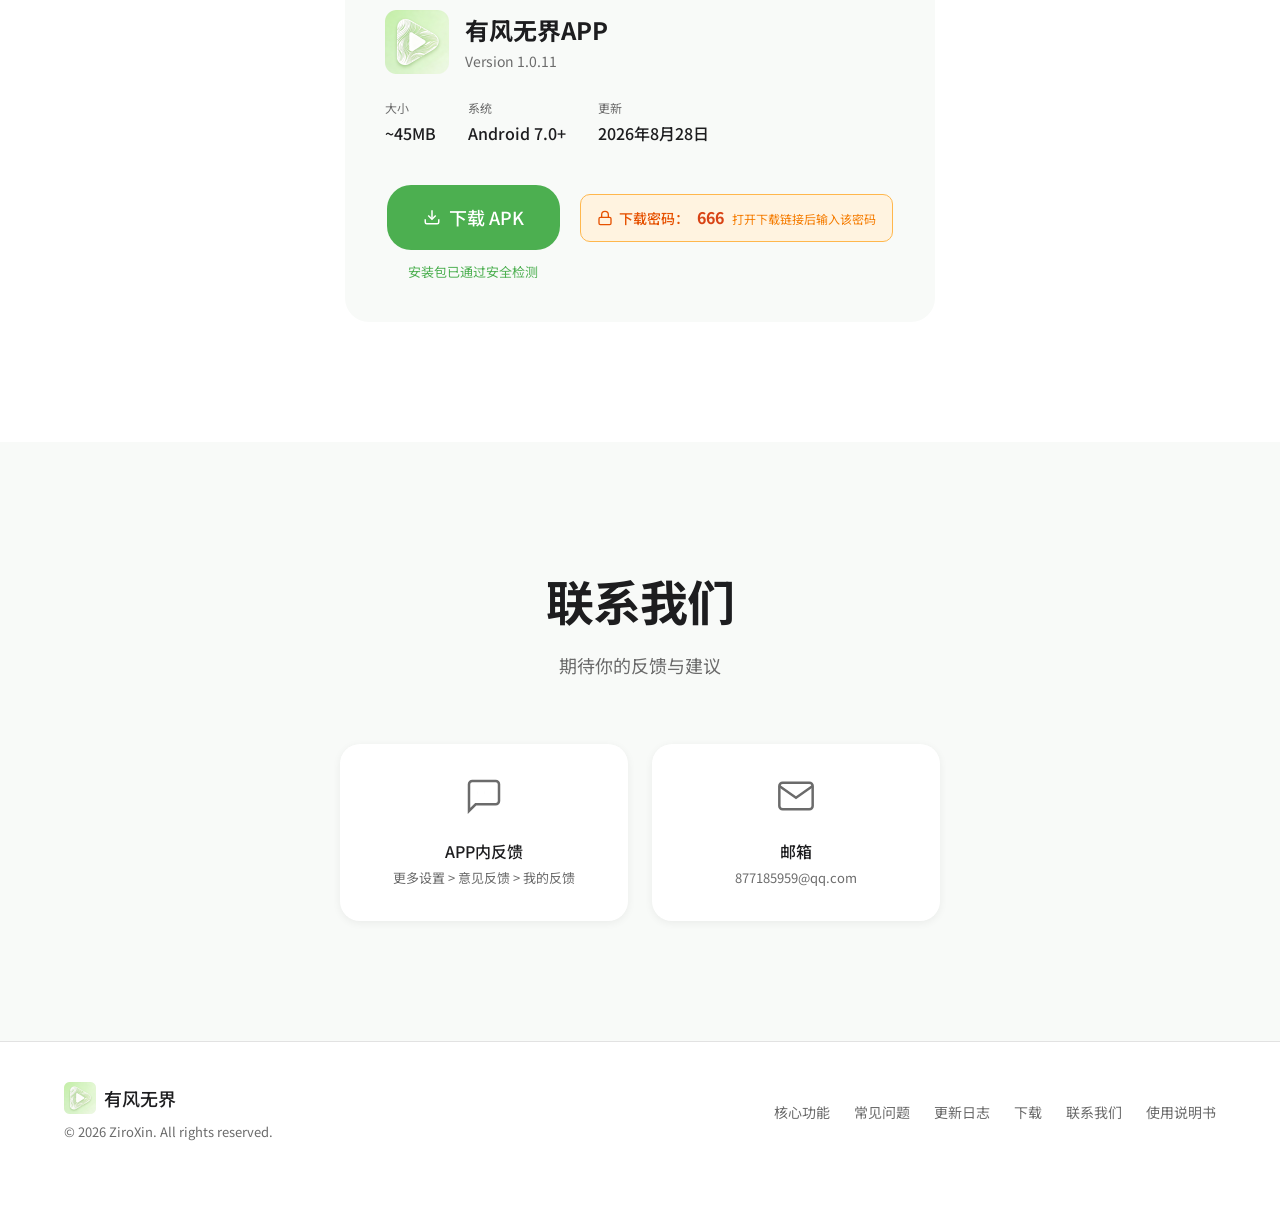
==== commit 2f8f0a7d: "升级App版本" ====
--- a/index.html
+++ b/index.html
@@ -406,6 +406,34 @@
         <div class="timeline">
             <div class="timeline-item">
                 <div class="timeline-marker">
+                    <span class="timeline-version">v1.0.12</span>
+                    <span class="timeline-date">2026年10月28日</span>
+                </div>
+                <div class="timeline-content">
+                    <h3 class="timeline-title">小窗播放优化；剧助手优化；后台听视频；播放器放大；抖音解析等</h3>
+                    <ul class="timeline-list">
+                        <li>新增：播放器：手势热区高亮、迷你进度条、时间/电量水印配置等</li>
+                        <li>新增：播放器：自动横屏、自动全屏、重力感应切换横竖屏配置等</li>
+                        <li>新增：播放器：后台听视频、长按倍速可选配置、画面捏合放大能力</li>
+                        <li>新增：剧助手，解析失败重试机制</li>
+                        <li>新增：小窗播放，UI优化：新增调节大小把手、新增快进快退按钮、优化按钮样式</li>
+                        <li>新增：小窗播放，拖动至底部直接关闭、关闭并恢复播放器</li>
+                        <li>新增：长按多标签数按钮，快捷关闭所有标签，恢复初始状态</li>
+                        <li>优化：播放器手势调节：亮度、音量、快进快退，手势操作逻辑优化</li>
+                        <li>优化：剧助手，样式优化、解析泡泡条隐藏逻辑</li>
+                        <li>优化：优化已下载更多菜单、改造重命名功能</li>
+                        <li>优化：在线影院样式</li>
+                        <li>修复：播放器切除后，偶发无法切回app原状态bug</li>
+                        <li>修复：小窗播放底部按钮操控bug</li>
+                        <li>修复：横屏全屏时，底部操控异常bug</li>
+                        <li>修复：其他类文件下载，扩展名错误等bug</li>
+                        <li>修复：下载中排序逻辑bug</li>
+                        <li>修复：剧助手多集偶发串集bug</li>
+                    </ul>
+                </div>
+            </div>
+            <div class="timeline-item">
+                <div class="timeline-marker">
                     <span class="timeline-version">v1.0.11</span>
                     <span class="timeline-date">2026年9月18日</span>
                 </div>
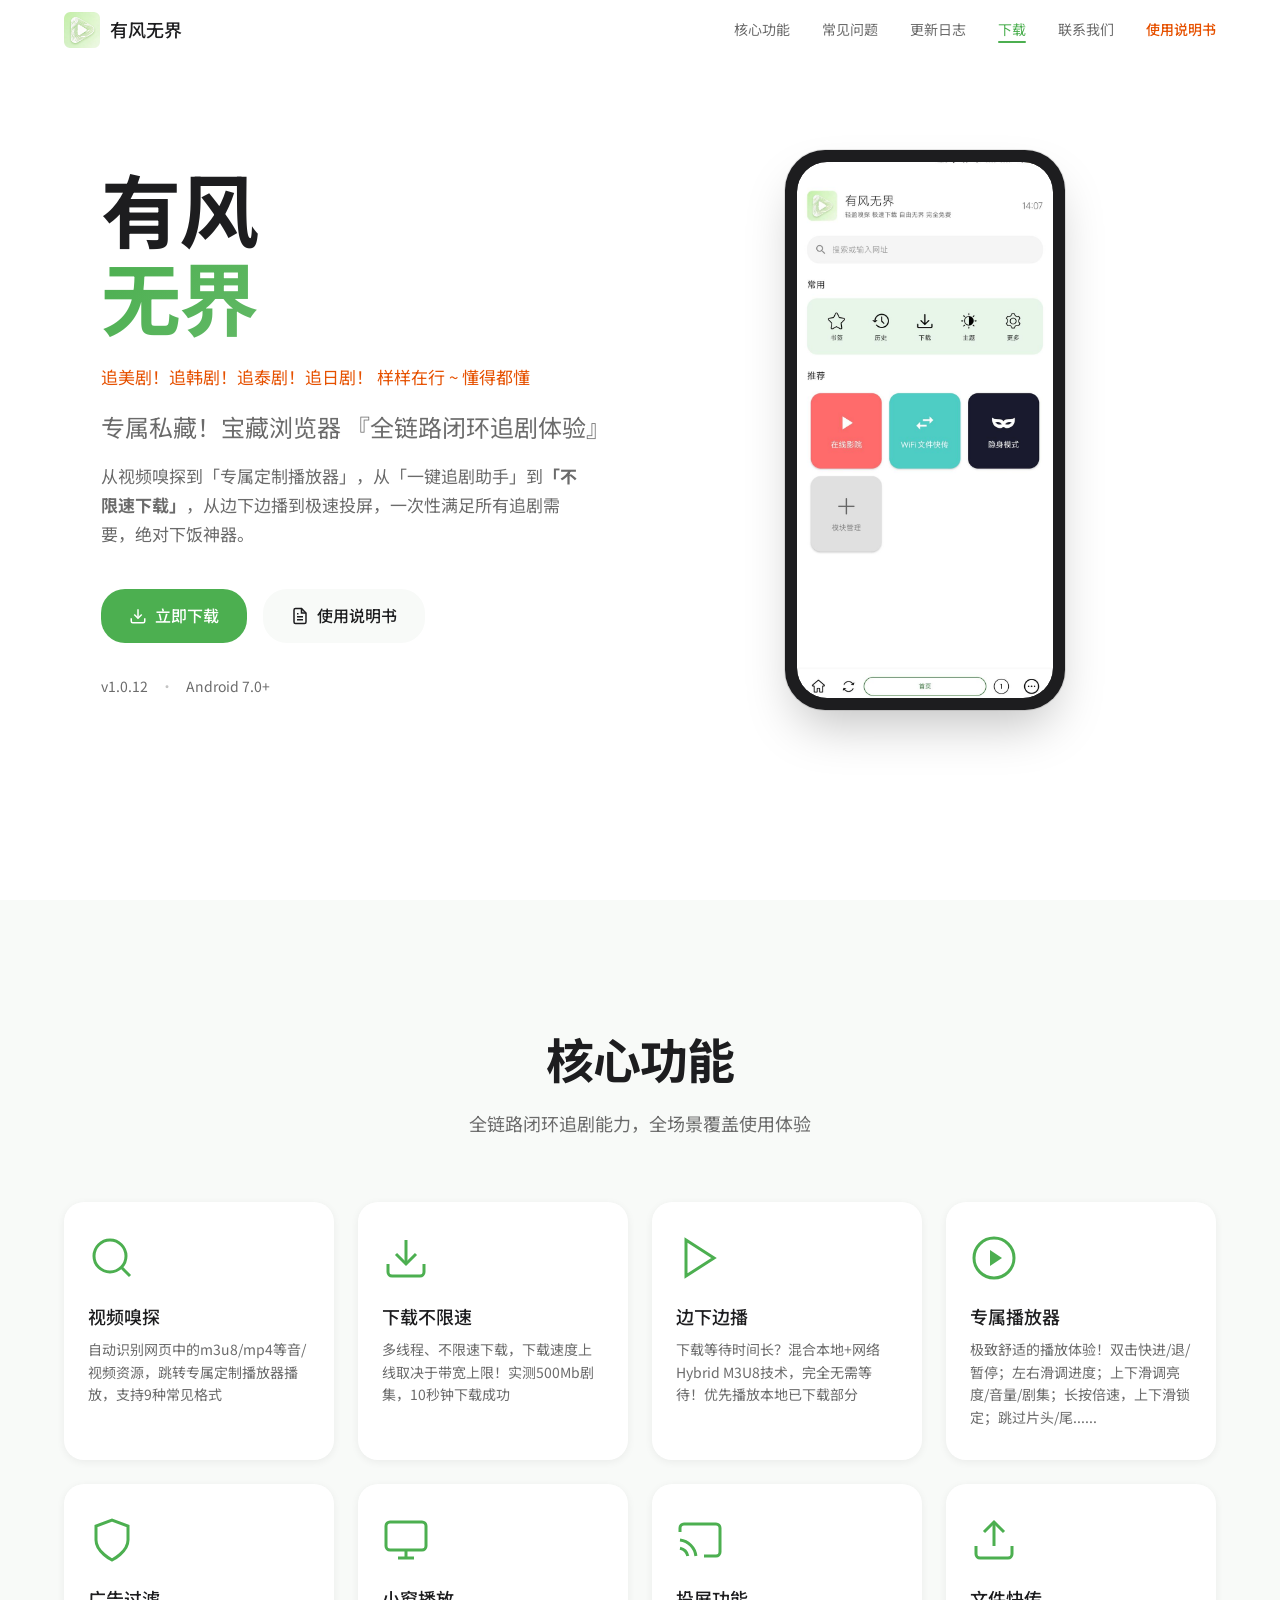
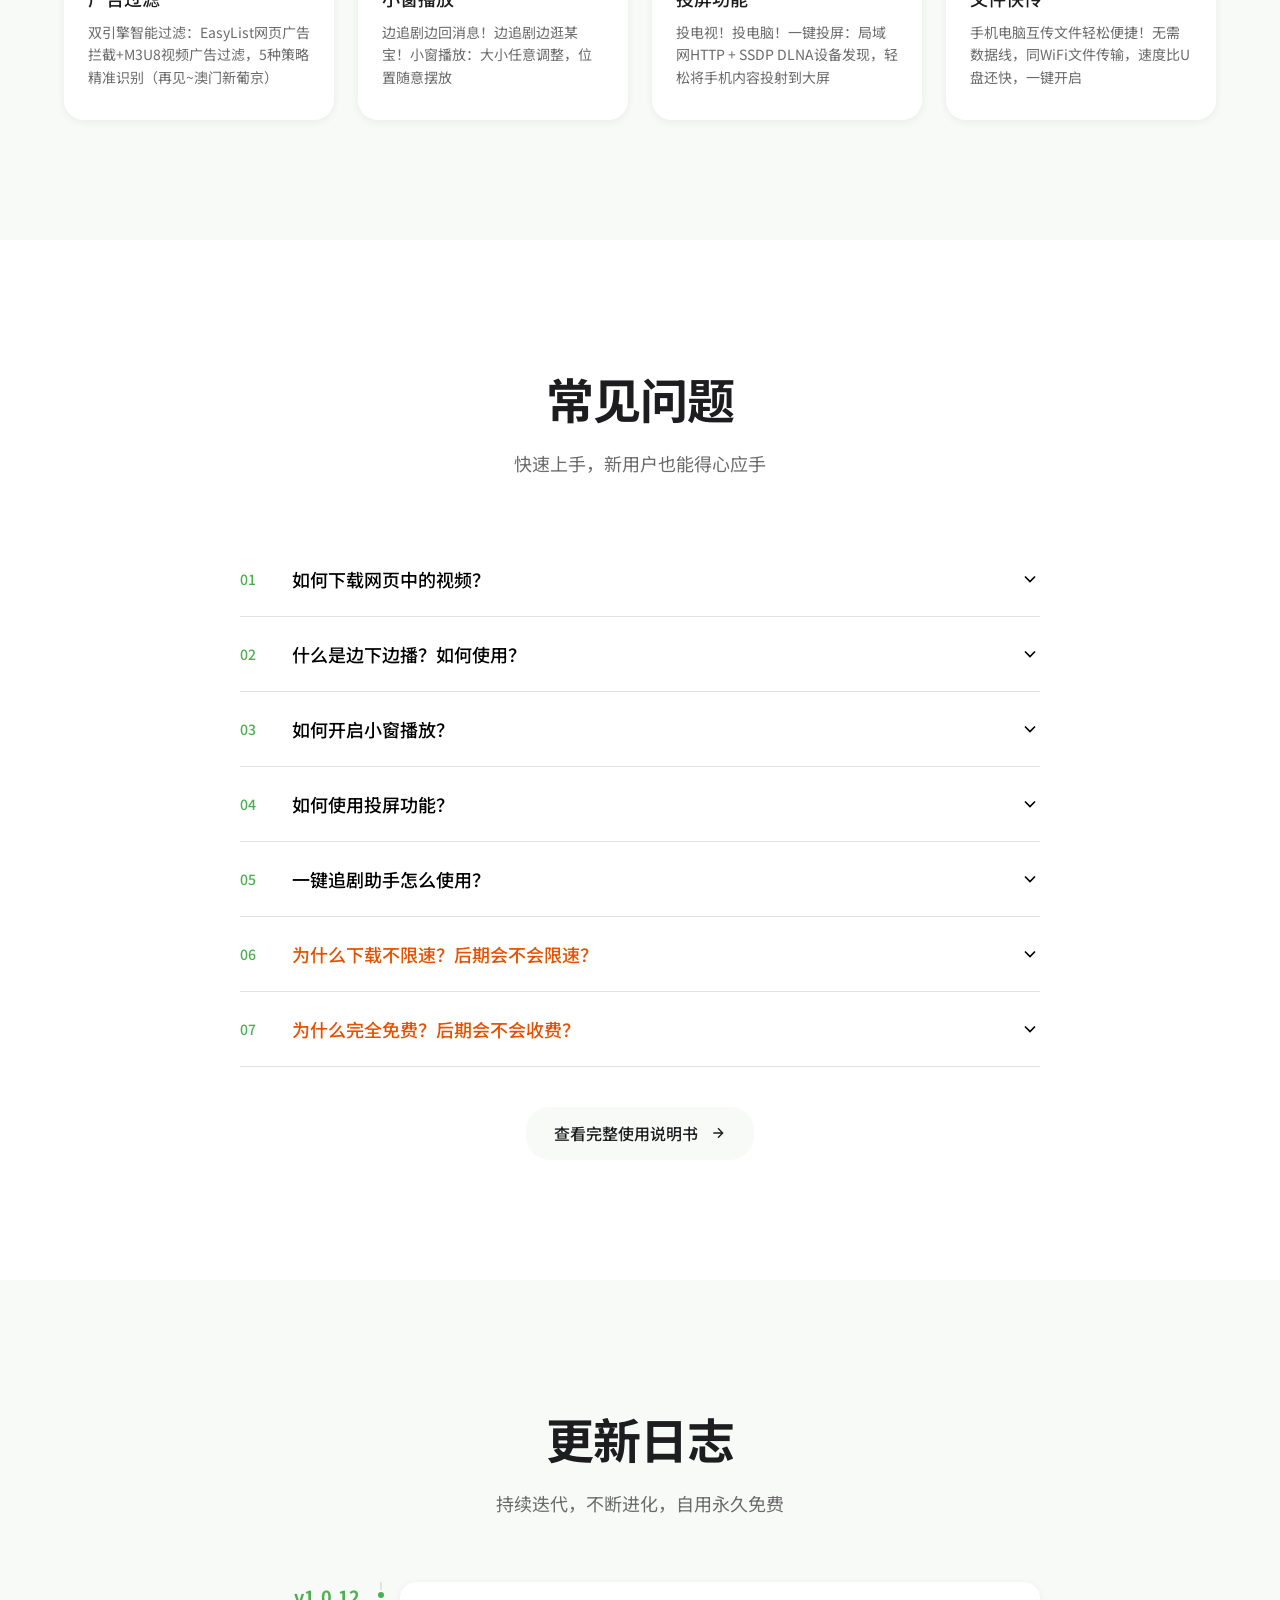
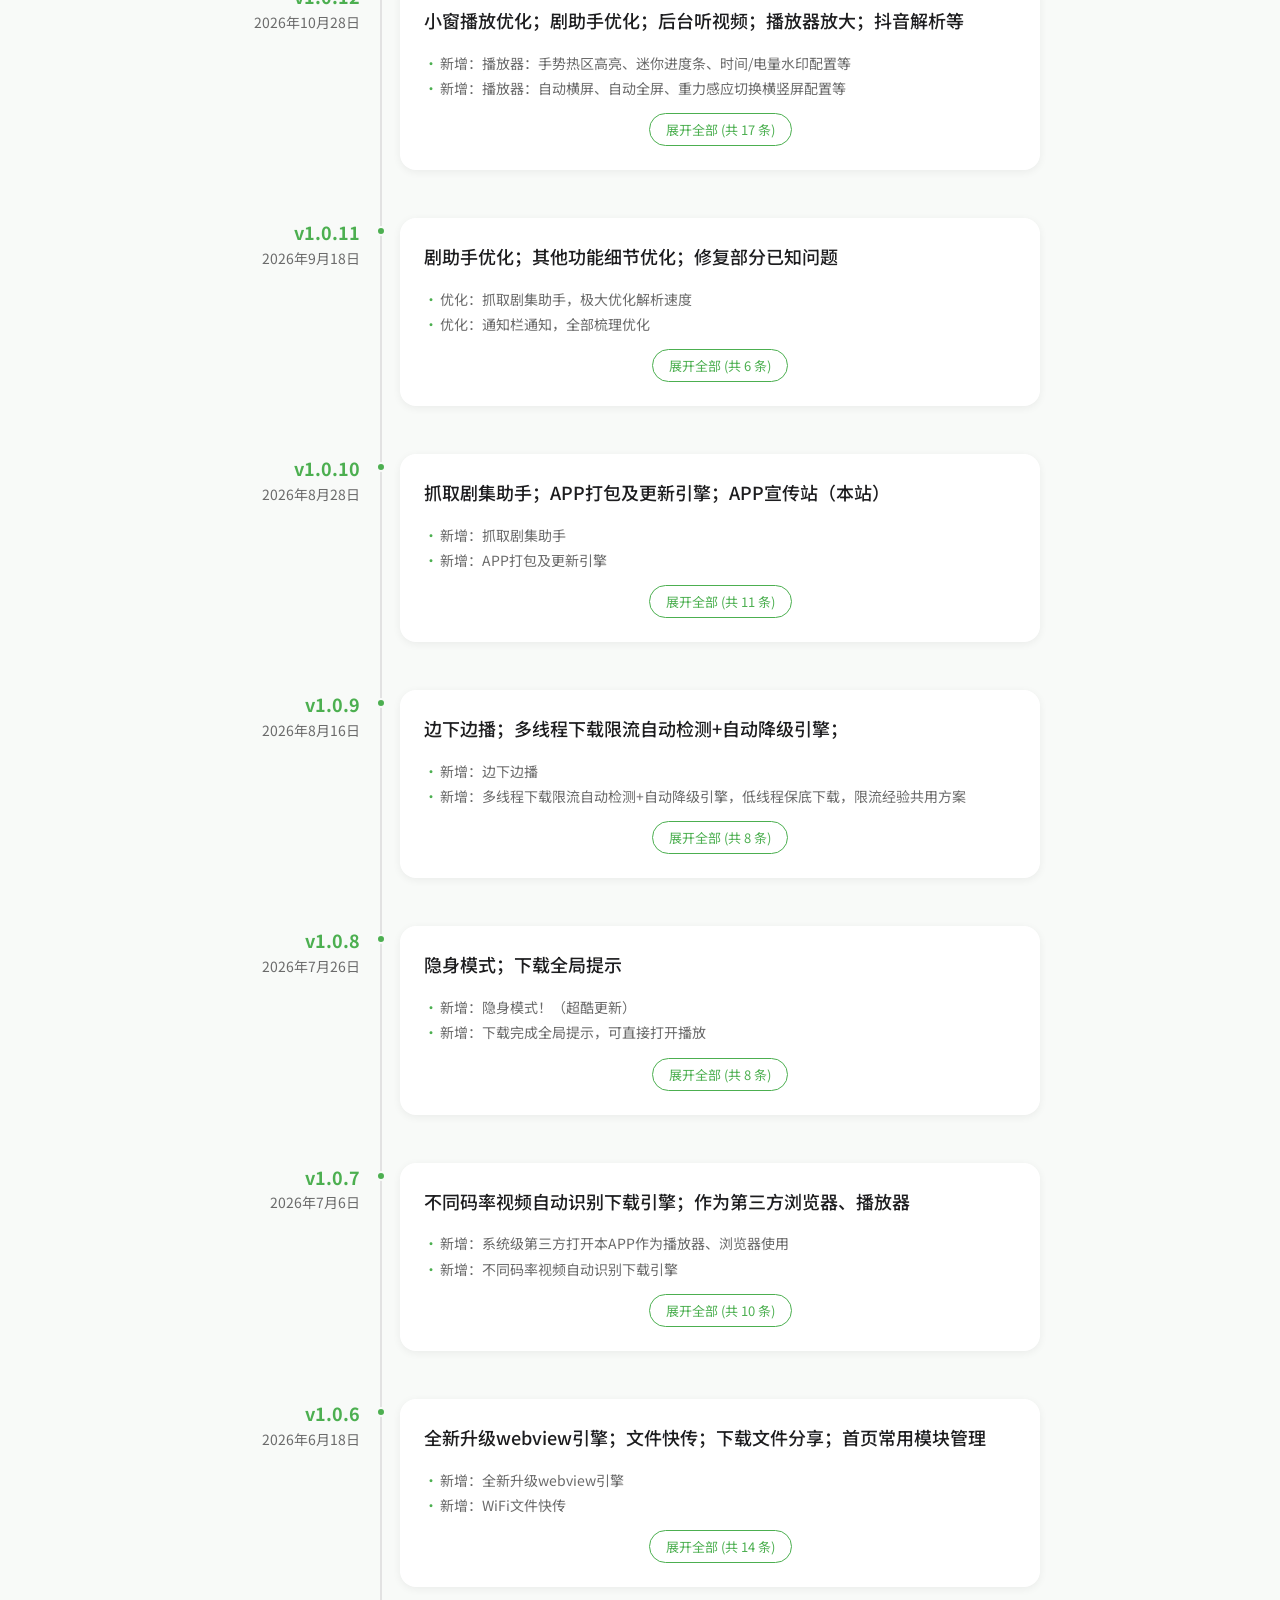
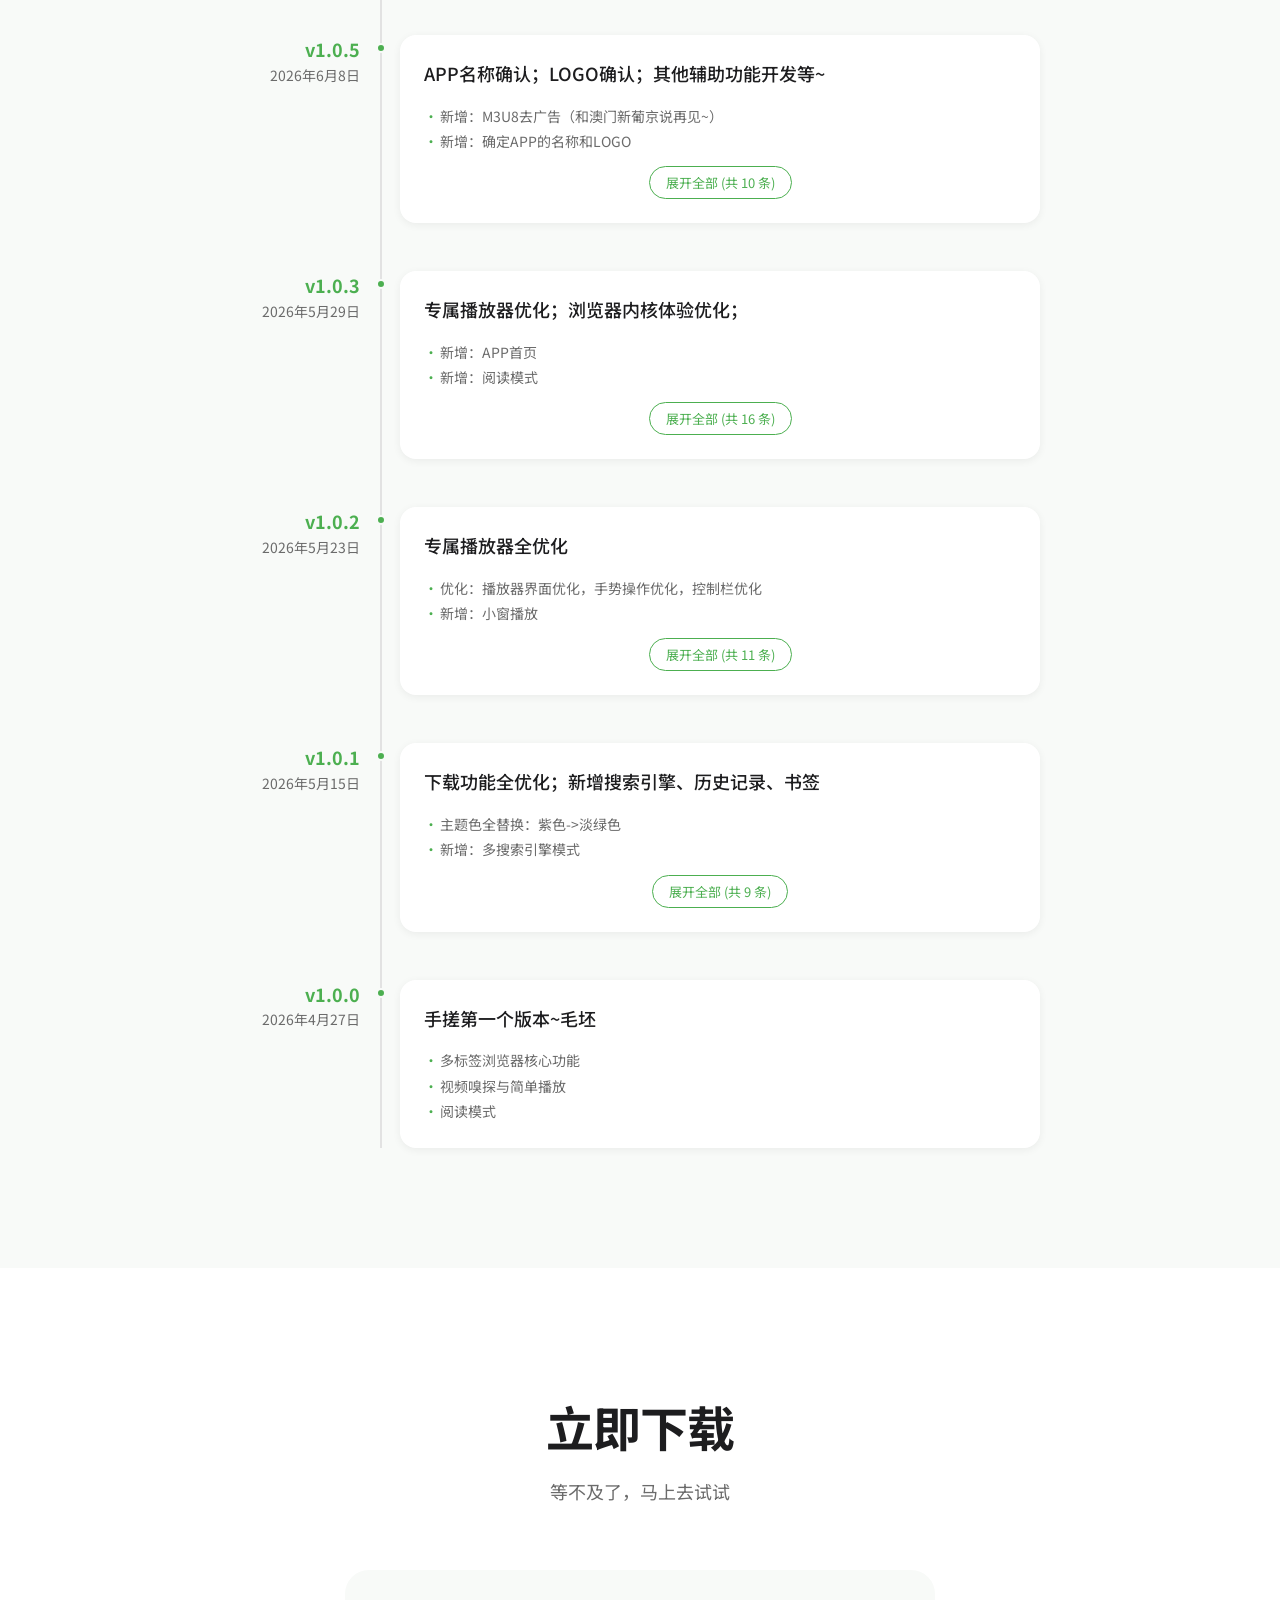
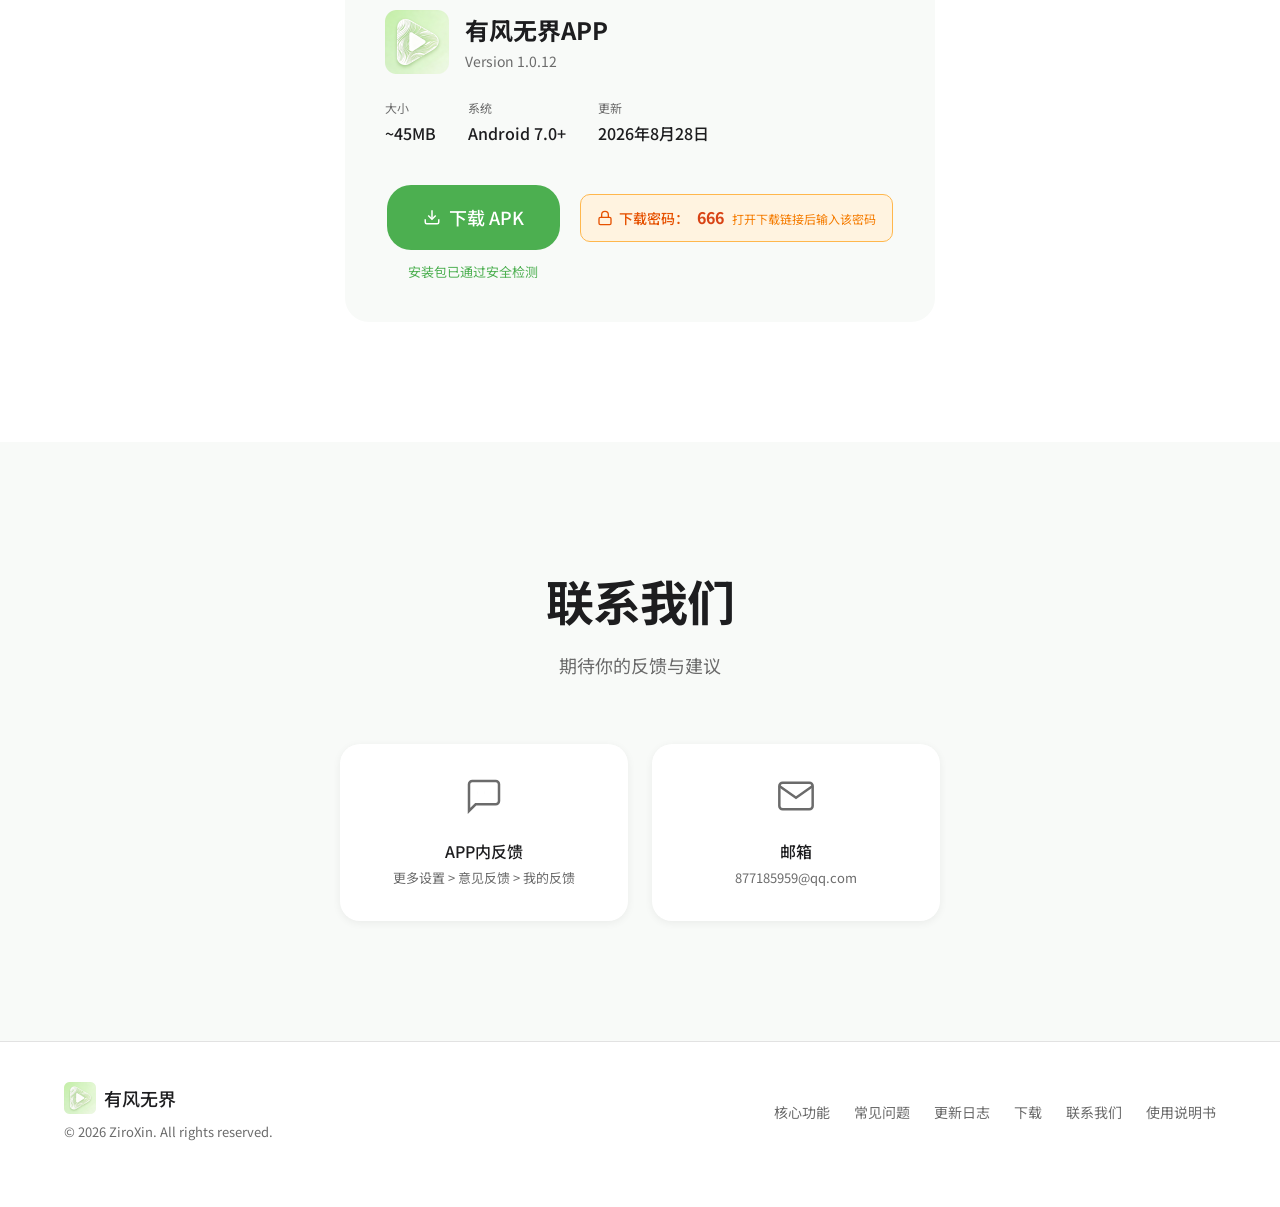
==== commit e969929b: "升级App版本-补充，Version 1.0.12" ====
--- a/index.html
+++ b/index.html
@@ -94,7 +94,7 @@
                 </a>
             </div>
             <div class="hero-meta">
-                <span class="hero-version">v1.0.11</span>
+                <span class="hero-version">v1.0.12</span>
                 <span class="hero-separator">·</span>
                 <span class="hero-platform">Android 7.0+</span>
             </div>
@@ -680,7 +680,7 @@
                     <img src="logo.png" alt="有风无界" class="download-icon">
                     <div>
                         <h3 class="download-name">有风无界APP</h3>
-                        <p class="download-version">Version 1.0.11</p>
+                        <p class="download-version">Version 1.0.12</p>
                     </div>
                 </div>
                 <div class="download-specs">
